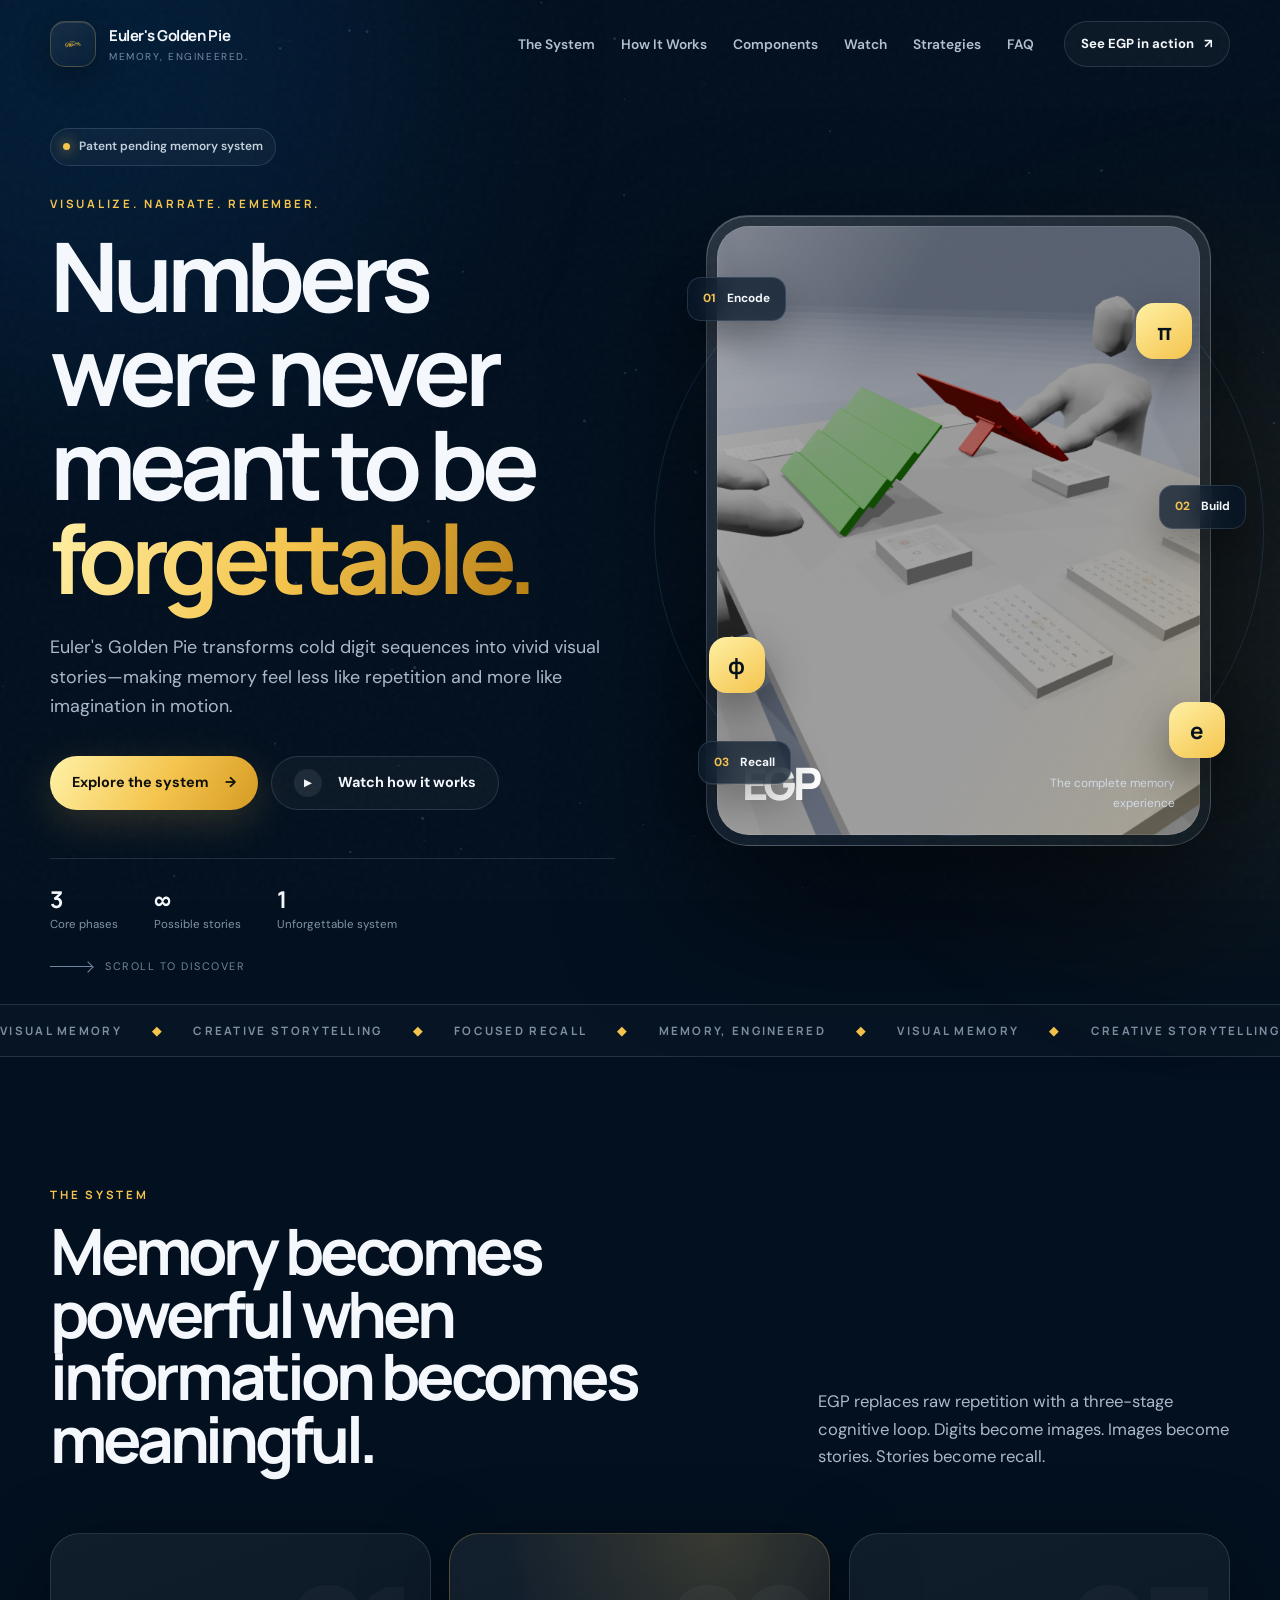
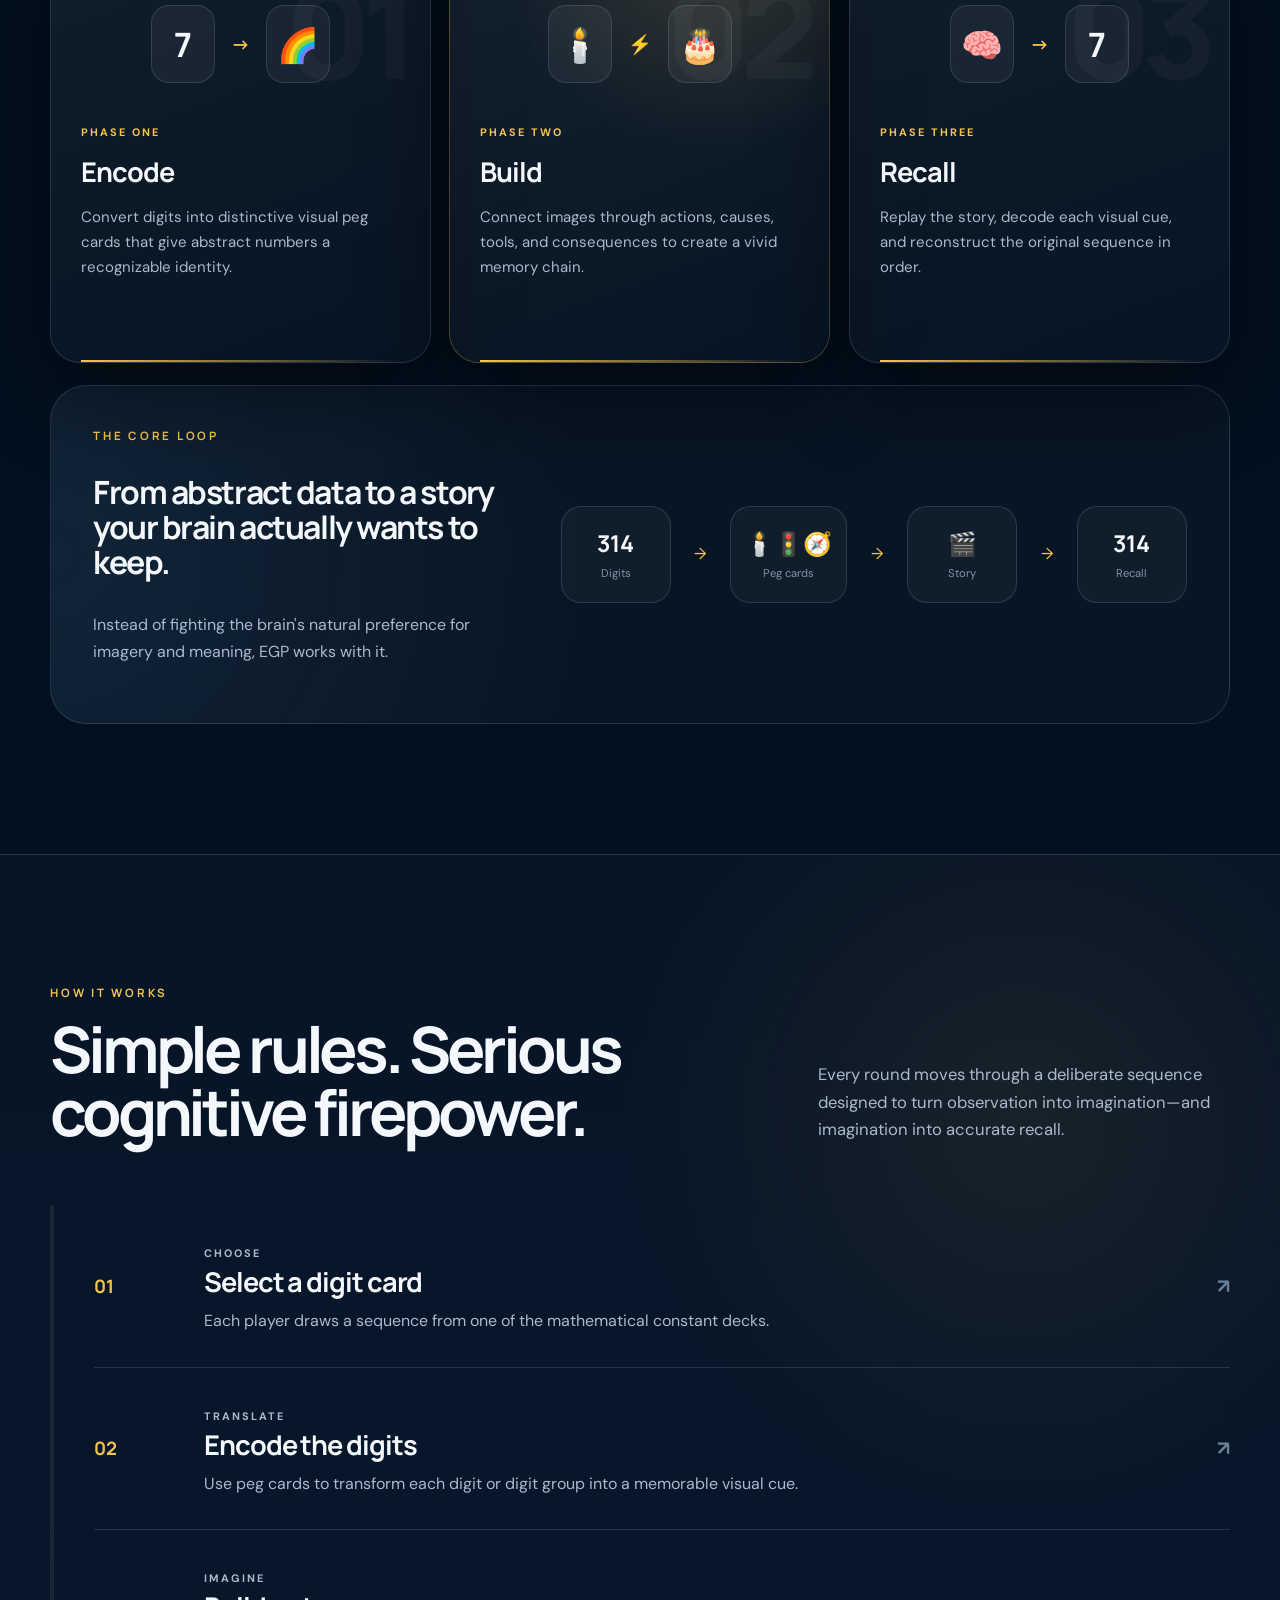
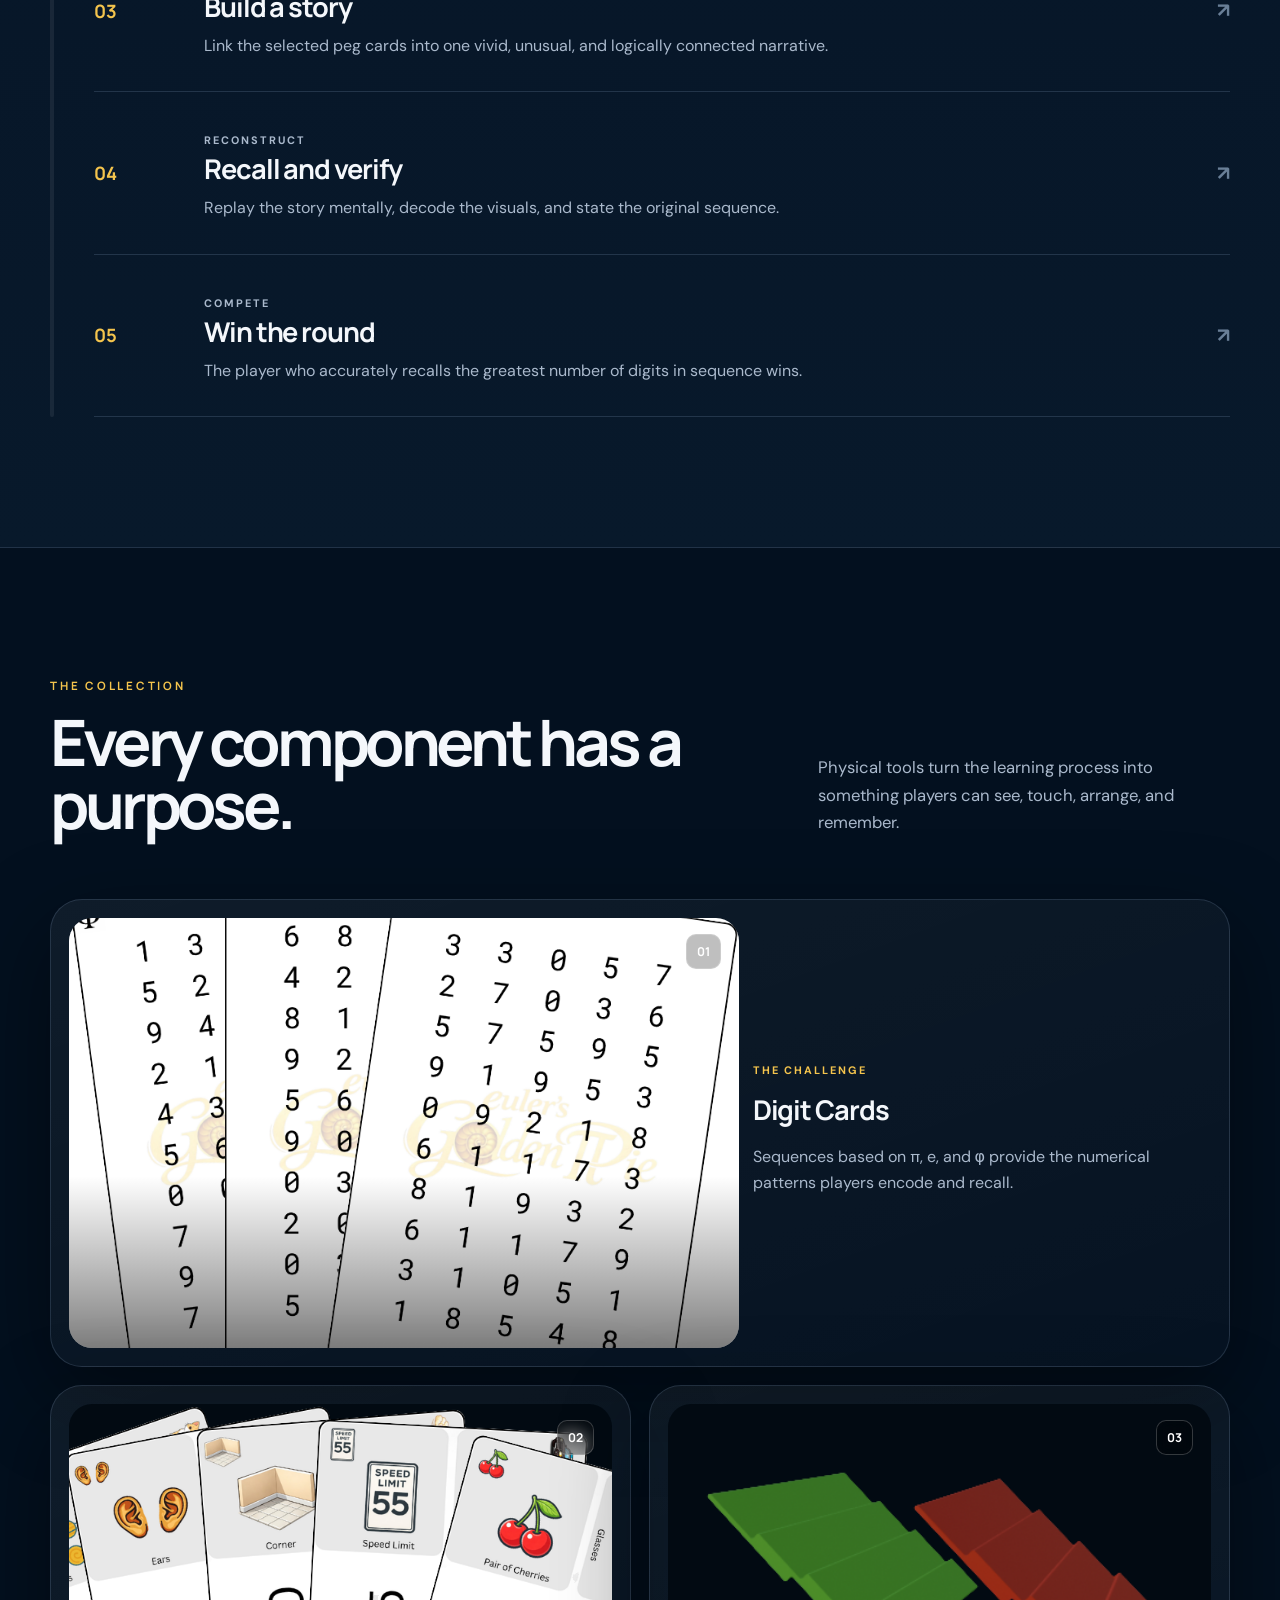
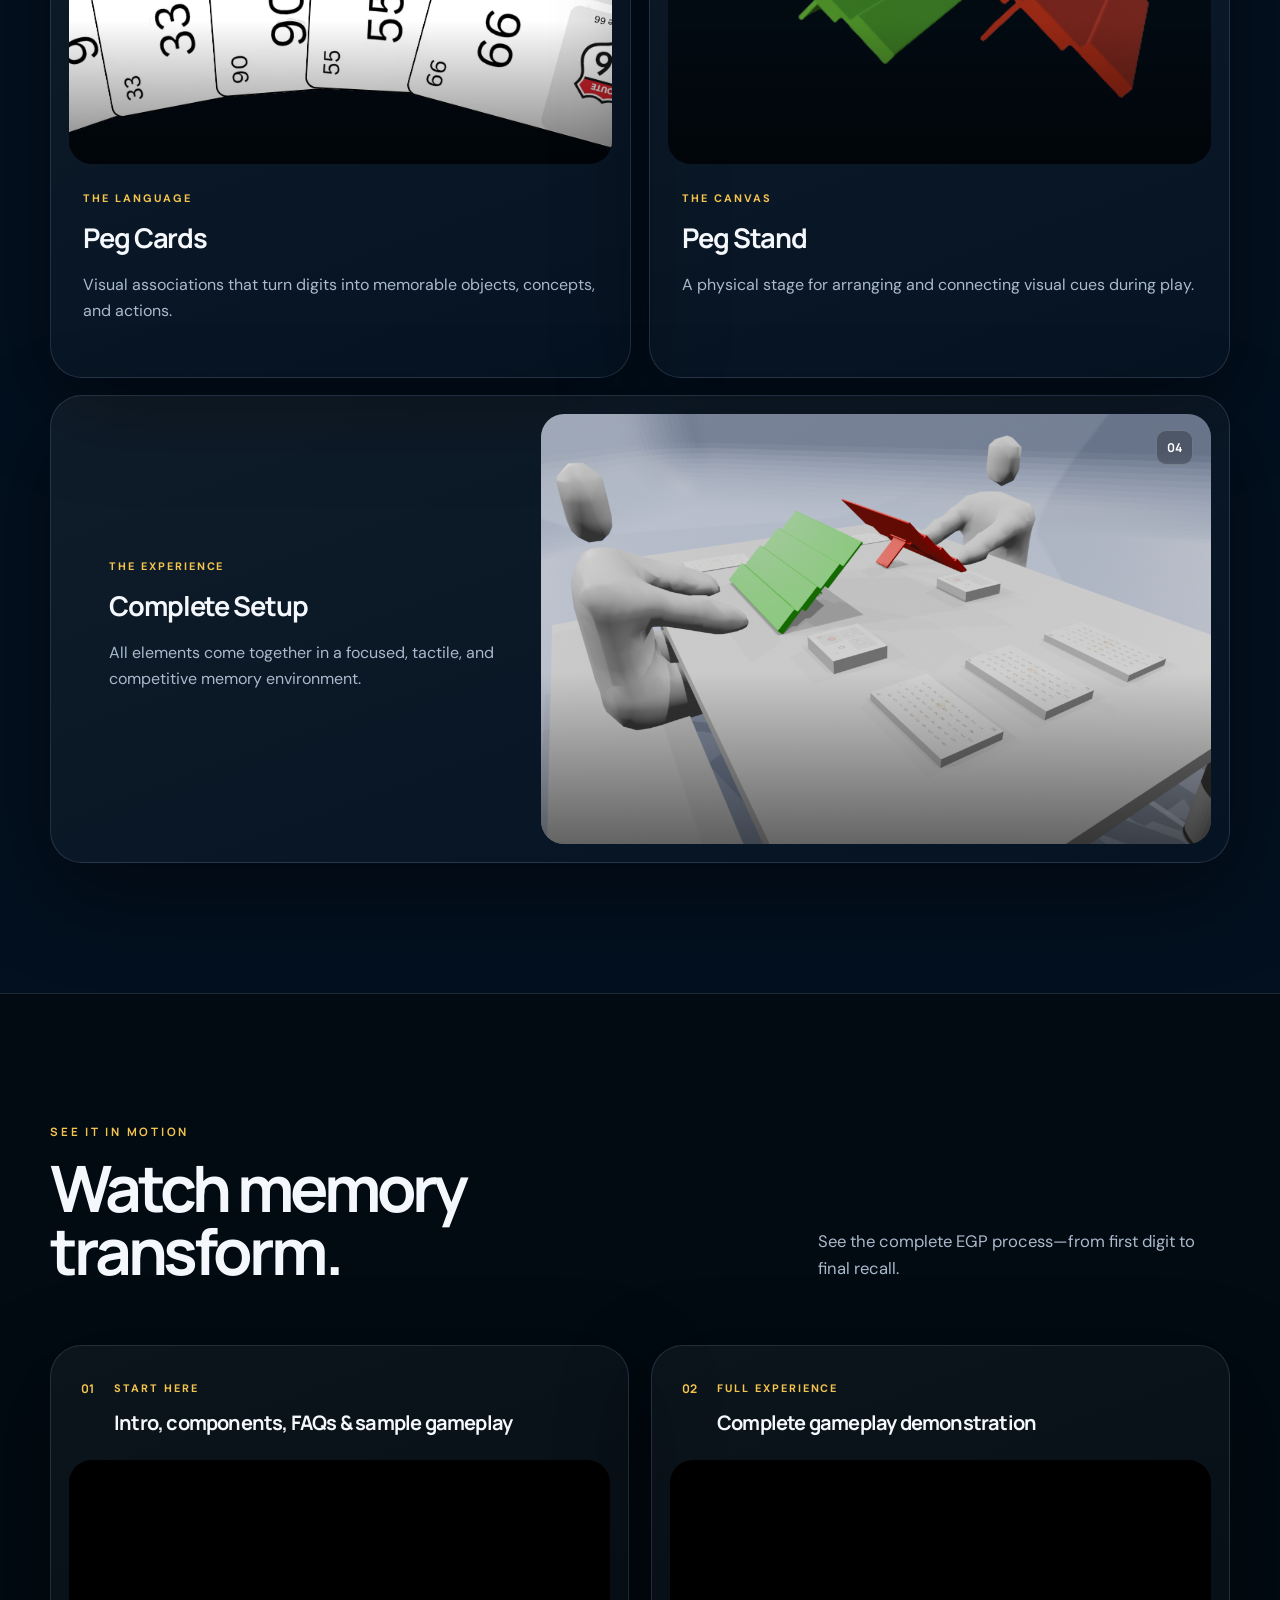
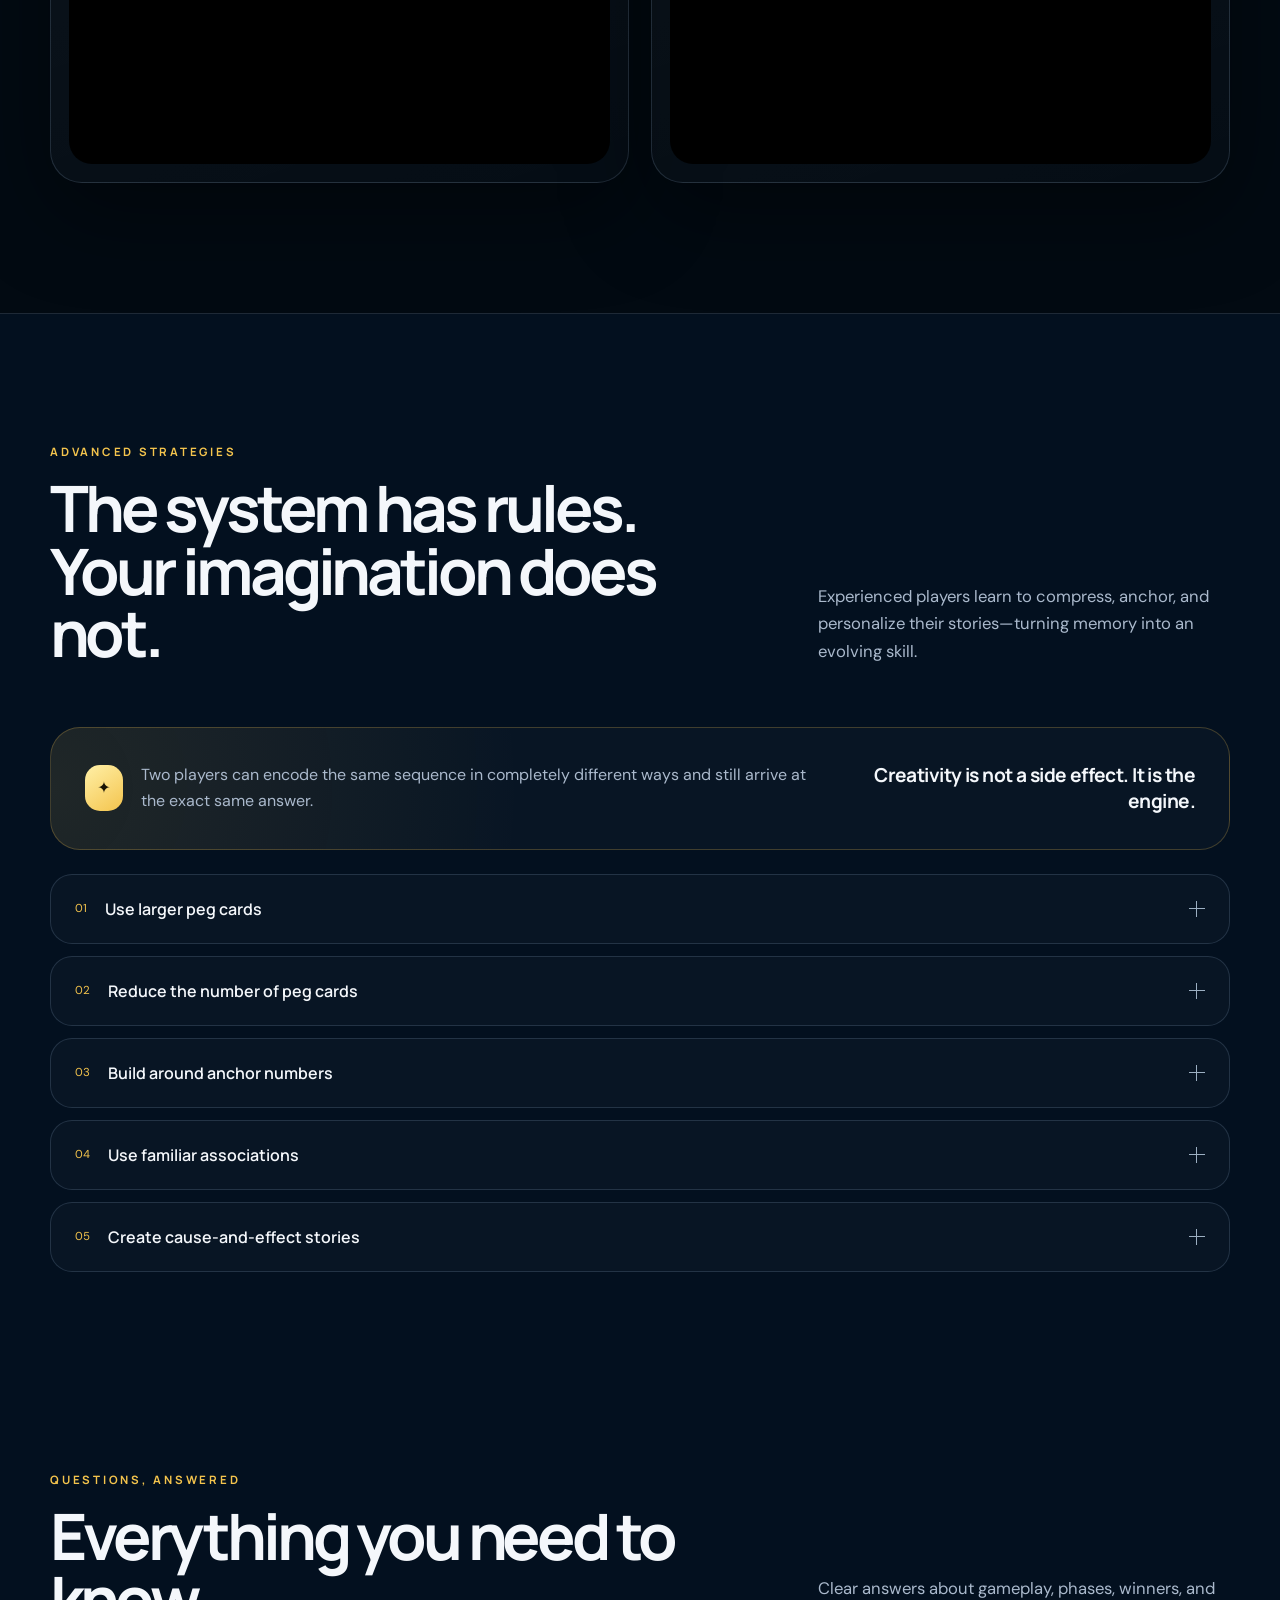
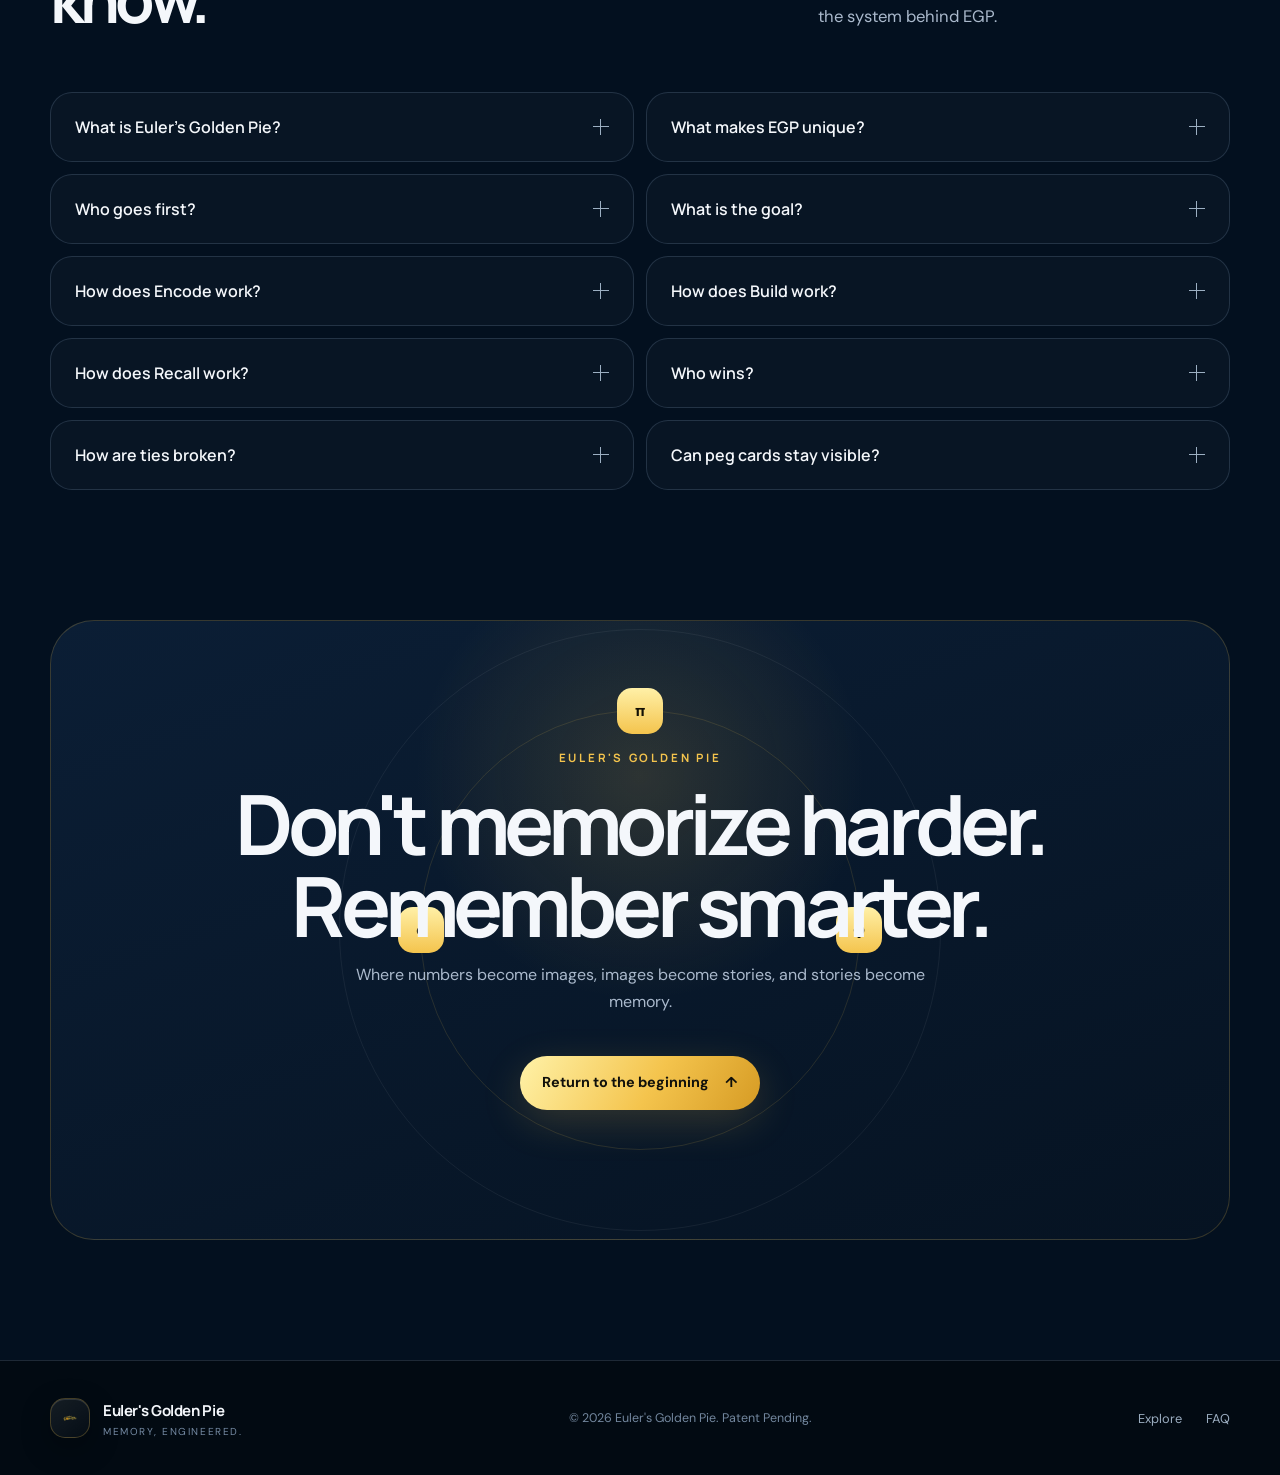
==== index.html @ 63385226 "Add files via upload" ====
<!DOCTYPE html>
<html lang="en">
<head>
  <meta charset="UTF-8" />
  <meta name="viewport" content="width=device-width, initial-scale=1" />
  <title>Euler's Golden Pie | Turn Numbers Into Stories</title>
  <meta name="description" content="Euler's Golden Pie is an innovative memory game that transforms digits into visual stories, helping players build stronger recall, creativity, and focus." />
  <meta name="keywords" content="memory game, memory training, cognitive training, peg system, visual memory, Euler's Golden Pie" />
  <meta name="author" content="Siddharth Sureshh" />
  <meta name="robots" content="index, follow" />
  <meta name="theme-color" content="#03101f" />
  <link rel="icon" href="assets/favicon.png" />
  <link rel="preconnect" href="https://fonts.googleapis.com" />
  <link rel="preconnect" href="https://fonts.gstatic.com" crossorigin />
  <link href="https://fonts.googleapis.com/css2?family=DM+Sans:wght@400;500;600;700&family=Manrope:wght@500;600;700;800&display=swap" rel="stylesheet" />
  <link rel="stylesheet" href="style.css" />
</head>
<body>
  <canvas id="ambient-canvas" aria-hidden="true"></canvas>
  <div class="page-glow glow-one" aria-hidden="true"></div>
  <div class="page-glow glow-two" aria-hidden="true"></div>
  <div class="noise" aria-hidden="true"></div>

  <header class="site-header" data-header>
    <nav class="nav shell" aria-label="Primary navigation">
      <a class="brand" href="#home" aria-label="Euler's Golden Pie home">
        <span class="brand-mark"><img src="assets/logo.png" alt="" /></span>
        <span class="brand-copy"><strong>Euler's Golden Pie</strong><small>Memory, engineered.</small></span>
      </a>
      <button class="nav-toggle" type="button" aria-label="Open navigation" aria-expanded="false">
        <span></span><span></span>
      </button>
      <div class="nav-links">
        <a href="#about">The System</a>
        <a href="#rules">How It Works</a>
        <a href="#components">Components</a>
        <a href="#videos">Watch</a>
        <a href="#hacks">Strategies</a>
        <a href="#faq">FAQ</a>
      </div>
      <a class="nav-cta" href="#videos">See EGP in action <span>↗</span></a>
    </nav>
  </header>

  <main>
    <section id="home" class="hero shell">
      <div class="hero-copy reveal">
        <div class="status-pill"><span></span> Patent pending memory system</div>
        <p class="eyebrow">Visualize. Narrate. Remember.</p>
        <h1>Numbers were never meant to be <em>forgettable.</em></h1>
        <p class="hero-text">Euler's Golden Pie transforms cold digit sequences into vivid visual stories—making memory feel less like repetition and more like imagination in motion.</p>
        <div class="hero-actions">
          <a class="btn primary magnetic" href="#about"><span>Explore the system</span><b>→</b></a>
          <a class="btn secondary" href="#videos"><span class="play-icon">▶</span> Watch how it works</a>
        </div>
        <div class="hero-meta">
          <div><strong>3</strong><span>Core phases</span></div>
          <div><strong>∞</strong><span>Possible stories</span></div>
          <div><strong>1</strong><span>Unforgettable system</span></div>
        </div>
      </div>

      <div class="hero-stage reveal" data-delay="120">
        <div class="orbit orbit-one"></div><div class="orbit orbit-two"></div>
        <div class="stage-label top"><span>01</span> Encode</div>
        <div class="stage-label right"><span>02</span> Build</div>
        <div class="stage-label bottom"><span>03</span> Recall</div>
        <div class="product-frame tilt-card" data-tilt-strength="7">
          <div class="product-shine"></div>
          <img src="assets/setup.png" alt="Euler's Golden Pie gameplay setup" />
          <div class="frame-caption"><span>EGP</span><p>The complete memory experience</p></div>
        </div>
        <div class="floating-chip chip-a">π</div><div class="floating-chip chip-b">φ</div><div class="floating-chip chip-c">e</div>
      </div>
      <a href="#about" class="scroll-cue" aria-label="Scroll to learn more"><span></span>Scroll to discover</a>
    </section>

    <section class="marquee" aria-label="Euler's Golden Pie principles">
      <div class="marquee-track">
        <span>VISUAL MEMORY</span><i>◆</i><span>CREATIVE STORYTELLING</span><i>◆</i><span>FOCUSED RECALL</span><i>◆</i><span>MEMORY, ENGINEERED</span><i>◆</i>
        <span>VISUAL MEMORY</span><i>◆</i><span>CREATIVE STORYTELLING</span><i>◆</i><span>FOCUSED RECALL</span><i>◆</i><span>MEMORY, ENGINEERED</span><i>◆</i>
      </div>
    </section>

    <section id="about" class="section shell">
      <div class="section-intro reveal">
        <div><p class="eyebrow">The system</p><h2>Memory becomes powerful when information becomes meaningful.</h2></div>
        <p>EGP replaces raw repetition with a three-stage cognitive loop. Digits become images. Images become stories. Stories become recall.</p>
      </div>

      <div class="process-grid">
        <article class="process-card reveal tilt-card" data-step="01">
          <div class="process-icon"><span>7</span><span>→</span><span>🌈</span></div>
          <p class="mini-label">Phase one</p><h3>Encode</h3><p>Convert digits into distinctive visual peg cards that give abstract numbers a recognizable identity.</p><div class="card-line"></div>
        </article>
        <article class="process-card featured reveal tilt-card" data-delay="100" data-step="02">
          <div class="process-icon story"><span>🕯️</span><span>⚡</span><span>🎂</span></div>
          <p class="mini-label">Phase two</p><h3>Build</h3><p>Connect images through actions, causes, tools, and consequences to create a vivid memory chain.</p><div class="card-line"></div>
        </article>
        <article class="process-card reveal tilt-card" data-delay="200" data-step="03">
          <div class="process-icon"><span>🧠</span><span>→</span><span>7</span></div>
          <p class="mini-label">Phase three</p><h3>Recall</h3><p>Replay the story, decode each visual cue, and reconstruct the original sequence in order.</p><div class="card-line"></div>
        </article>
      </div>

      <div class="memory-engine reveal">
        <div class="engine-copy"><p class="eyebrow">The core loop</p><h3>From abstract data to a story your brain actually wants to keep.</h3><p>Instead of fighting the brain's natural preference for imagery and meaning, EGP works with it.</p></div>
        <div class="engine-flow" aria-label="Digits to peg cards to story to recall">
          <div><b>314</b><span>Digits</span></div><i>→</i><div><b>🕯️🚦🧭</b><span>Peg cards</span></div><i>→</i><div><b>🎬</b><span>Story</span></div><i>→</i><div><b>314</b><span>Recall</span></div>
        </div>
      </div>
    </section>

    <section id="rules" class="section full-bleed dark-zone">
      <div class="shell">
        <div class="section-intro reveal"><div><p class="eyebrow">How it works</p><h2>Simple rules. Serious cognitive firepower.</h2></div><p>Every round moves through a deliberate sequence designed to turn observation into imagination—and imagination into accurate recall.</p></div>
        <div class="rules-layout">
          <div class="rule-rail" aria-hidden="true"><span class="rule-progress"></span></div>
          <div class="rules-list">
            <article class="rule-item reveal"><span class="rule-number">01</span><div><p class="mini-label">Choose</p><h3>Select a digit card</h3><p>Each player draws a sequence from one of the mathematical constant decks.</p></div><b>↗</b></article>
            <article class="rule-item reveal"><span class="rule-number">02</span><div><p class="mini-label">Translate</p><h3>Encode the digits</h3><p>Use peg cards to transform each digit or digit group into a memorable visual cue.</p></div><b>↗</b></article>
            <article class="rule-item reveal"><span class="rule-number">03</span><div><p class="mini-label">Imagine</p><h3>Build a story</h3><p>Link the selected peg cards into one vivid, unusual, and logically connected narrative.</p></div><b>↗</b></article>
            <article class="rule-item reveal"><span class="rule-number">04</span><div><p class="mini-label">Reconstruct</p><h3>Recall and verify</h3><p>Replay the story mentally, decode the visuals, and state the original sequence.</p></div><b>↗</b></article>
            <article class="rule-item reveal"><span class="rule-number">05</span><div><p class="mini-label">Compete</p><h3>Win the round</h3><p>The player who accurately recalls the greatest number of digits in sequence wins.</p></div><b>↗</b></article>
          </div>
        </div>
      </div>
    </section>

    <section id="components" class="section shell">
      <div class="section-intro reveal"><div><p class="eyebrow">The collection</p><h2>Every component has a purpose.</h2></div><p>Physical tools turn the learning process into something players can see, touch, arrange, and remember.</p></div>
      <div class="component-showcase">
        <article class="component-card wide reveal tilt-card"><div class="component-image"><img src="assets/digitcards.png" alt="Euler's Golden Pie digit cards" /><span>01</span></div><div><p class="mini-label">The challenge</p><h3>Digit Cards</h3><p>Sequences based on π, e, and φ provide the numerical patterns players encode and recall.</p></div></article>
        <article class="component-card reveal tilt-card" data-delay="80"><div class="component-image"><img src="assets/pegcards.png" alt="Euler's Golden Pie peg cards" /><span>02</span></div><div><p class="mini-label">The language</p><h3>Peg Cards</h3><p>Visual associations that turn digits into memorable objects, concepts, and actions.</p></div></article>
        <article class="component-card reveal tilt-card" data-delay="160"><div class="component-image"><img src="assets/pegstand.png" alt="Euler's Golden Pie peg stand" /><span>03</span></div><div><p class="mini-label">The canvas</p><h3>Peg Stand</h3><p>A physical stage for arranging and connecting visual cues during play.</p></div></article>
        <article class="component-card wide reverse reveal tilt-card"><div class="component-image"><img src="assets/setup.png" alt="Euler's Golden Pie complete gameplay setup" /><span>04</span></div><div><p class="mini-label">The experience</p><h3>Complete Setup</h3><p>All elements come together in a focused, tactile, and competitive memory environment.</p></div></article>
      </div>
    </section>

    <section id="videos" class="section full-bleed cinema-zone">
      <div class="shell">
        <div class="section-intro reveal"><div><p class="eyebrow">See it in motion</p><h2>Watch memory transform.</h2></div><p>See the complete EGP process—from first digit to final recall.</p></div>
        <div class="video-grid">
          <article class="video-card reveal"><div class="video-head"><span>01</span><div><p class="mini-label">Start here</p><h3>Intro, components, FAQs & sample gameplay</h3></div></div><div class="video-frame"><iframe loading="lazy" src="https://www.youtube.com/embed/UqQAb56irXM" title="Euler's Golden Pie introduction" allow="accelerometer; autoplay; clipboard-write; encrypted-media; gyroscope; picture-in-picture" allowfullscreen></iframe></div></article>
          <article class="video-card reveal" data-delay="120"><div class="video-head"><span>02</span><div><p class="mini-label">Full experience</p><h3>Complete gameplay demonstration</h3></div></div><div class="video-frame"><iframe loading="lazy" src="https://www.youtube.com/embed/r7oWhKs37mU" title="Euler's Golden Pie full gameplay" allow="accelerometer; autoplay; clipboard-write; encrypted-media; gyroscope; picture-in-picture" allowfullscreen></iframe></div></article>
        </div>
      </div>
    </section>

    <section id="hacks" class="section shell">
      <div class="section-intro reveal"><div><p class="eyebrow">Advanced strategies</p><h2>The system has rules. Your imagination does not.</h2></div><p>Experienced players learn to compress, anchor, and personalize their stories—turning memory into an evolving skill.</p></div>
      <div class="strategy-banner reveal"><div><span>✦</span><p>Two players can encode the same sequence in completely different ways and still arrive at the exact same answer.</p></div><strong>Creativity is not a side effect. It is the engine.</strong></div>
      <div class="accordion-list">
        <details class="reveal"><summary><span>01</span><strong>Use larger peg cards</strong><i></i></summary><div><p>Instead of encoding 46 as 4 and 6, use a nearby anchor such as 40 or 44 and mentally track the remaining difference. This reduces the number of physical cards required.</p></div></details>
        <details class="reveal"><summary><span>02</span><strong>Reduce the number of peg cards</strong><i></i></summary><div><p>For a sequence such as 43, 57, 29, 84, players can build around anchors like 44, 55, 22, and 88, then remember the small adjustments through the story itself.</p></div></details>
        <details class="reveal"><summary><span>03</span><strong>Build around anchor numbers</strong><i></i></summary><div><p>Highly memorable values such as 33, 44, 55, 66, 77, 88, 99, and 100 can act as stable reference points for nearby numbers.</p></div></details>
        <details class="reveal"><summary><span>04</span><strong>Use familiar associations</strong><i></i></summary><div><p>Personal experiences, favorite objects, and familiar places make stories easier to reconstruct because the associations already matter to you.</p></div></details>
        <details class="reveal"><summary><span>05</span><strong>Create cause-and-effect stories</strong><i></i></summary><div><p>Make one object trigger an action that affects the next. A chain of consequences is more memorable than an unrelated list.</p></div></details>
      </div>
    </section>

    <section id="faq" class="section shell faq-section">
      <div class="section-intro reveal"><div><p class="eyebrow">Questions, answered</p><h2>Everything you need to know.</h2></div><p>Clear answers about gameplay, phases, winners, and the system behind EGP.</p></div>
      <div class="accordion-list two-col">
        <details class="reveal"><summary><strong>What is Euler's Golden Pie?</strong><i></i></summary><div><p>EGP is a memory game and learning system designed to make memorizing long number sequences faster, easier, and more enjoyable.</p></div></details>
        <details class="reveal"><summary><strong>What makes EGP unique?</strong><i></i></summary><div><p>It combines memory training, creativity, physical components, and friendly competition in one experience.</p></div></details>
        <details class="reveal"><summary><strong>Who goes first?</strong><i></i></summary><div><p>The youngest player begins the game.</p></div></details>
        <details class="reveal"><summary><strong>What is the goal?</strong><i></i></summary><div><p>Memorize and accurately recall increasingly longer digit sequences using images and stories.</p></div></details>
        <details class="reveal"><summary><strong>How does Encode work?</strong><i></i></summary><div><p>Players observe the digits and select peg cards that convert them into visual mnemonics.</p></div></details>
        <details class="reveal"><summary><strong>How does Build work?</strong><i></i></summary><div><p>Players connect those visual mnemonics into a meaningful, vivid, or imaginative story.</p></div></details>
        <details class="reveal"><summary><strong>How does Recall work?</strong><i></i></summary><div><p>Players mentally replay the story and translate each visual cue back into the original sequence.</p></div></details>
        <details class="reveal"><summary><strong>Who wins?</strong><i></i></summary><div><p>The player who accurately recalls the most digits while preserving the correct order.</p></div></details>
        <details class="reveal"><summary><strong>How are ties broken?</strong><i></i></summary><div><p>Tied players continue to the next sequence length until one player recalls more digits correctly.</p></div></details>
        <details class="reveal"><summary><strong>Can peg cards stay visible?</strong><i></i></summary><div><p>Yes. The challenge is not remembering the cards—it is building and decoding the story effectively.</p></div></details>
      </div>
    </section>

    <section class="closing shell reveal">
      <div class="closing-orb"><span>π</span><span>e</span><span>φ</span></div>
      <p class="eyebrow">Euler's Golden Pie</p><h2>Don't memorize harder.<br />Remember smarter.</h2><p>Where numbers become images, images become stories, and stories become memory.</p><a class="btn primary magnetic" href="#home"><span>Return to the beginning</span><b>↑</b></a>
    </section>
  </main>

  <footer class="footer">
    <div class="shell footer-inner"><a class="brand footer-brand" href="#home"><span class="brand-mark"><img src="assets/logo.png" alt="" /></span><span class="brand-copy"><strong>Euler's Golden Pie</strong><small>Memory, engineered.</small></span></a><p>© <span id="year"></span> Euler's Golden Pie. Patent Pending.</p><div><a href="#about">Explore</a><a href="#faq">FAQ</a></div></div>
  </footer>
  <script src="script.js"></script>
</body>
</html>
---- style.css ----
:root{--bg:#03101f;--bg2:#071729;--panel:#0a1b30;--panel2:#0d2139;--text:#f4f7fb;--muted:#aab9cc;--gold:#f4c44d;--gold2:#fff0a7;--blue:#65b9ff;--line:rgba(174,205,238,.16);--glass:rgba(10,27,48,.62);--shadow:0 30px 90px rgba(0,0,0,.42);--radius:30px;--ease:cubic-bezier(.2,.75,.25,1)}
*{box-sizing:border-box}html{scroll-behavior:smooth;scroll-padding-top:90px}body{margin:0;background:var(--bg);color:var(--text);font-family:"DM Sans",system-ui,sans-serif;line-height:1.65;overflow-x:hidden}body.menu-open{overflow:hidden}a{color:inherit;text-decoration:none}img{display:block;max-width:100%}button{font:inherit}.shell{width:min(1180px,calc(100% - 44px));margin-inline:auto}.noise{position:fixed;inset:0;z-index:-1;pointer-events:none;opacity:.035;background-image:url("data:image/svg+xml,%3Csvg viewBox='0 0 180 180' xmlns='http://www.w3.org/2000/svg'%3E%3Cfilter id='n'%3E%3CfeTurbulence type='fractalNoise' baseFrequency='.9' numOctaves='3' stitchTiles='stitch'/%3E%3C/filter%3E%3Crect width='100%25' height='100%25' filter='url(%23n)' opacity='.7'/%3E%3C/svg%3E")}.page-glow{position:fixed;width:50vw;height:50vw;border-radius:50%;filter:blur(120px);opacity:.12;z-index:-2;pointer-events:none}.glow-one{background:#0f74d8;top:-20vw;left:-18vw}.glow-two{background:#e3a51f;right:-22vw;top:30vh;opacity:.075}#ambient-canvas{position:fixed;inset:0;width:100%;height:100%;z-index:-3;opacity:.55}.site-header{position:fixed;top:0;left:0;right:0;z-index:100;transition:.35s var(--ease)}.site-header.scrolled{background:rgba(3,16,31,.76);backdrop-filter:blur(22px);border-bottom:1px solid var(--line)}.nav{height:88px;display:flex;align-items:center;gap:30px}.brand{display:flex;align-items:center;gap:13px;min-width:max-content}.brand-mark{width:46px;height:46px;padding:6px;border:1px solid rgba(244,196,77,.25);border-radius:15px;background:linear-gradient(145deg,rgba(255,255,255,.08),rgba(255,255,255,.015));box-shadow:inset 0 1px rgba(255,255,255,.12),0 10px 30px rgba(0,0,0,.3)}.brand-mark img{width:100%;height:100%;object-fit:contain}.brand-copy{display:grid;line-height:1.1}.brand-copy strong{font:700 .94rem "Manrope",sans-serif;letter-spacing:-.025em}.brand-copy small{margin-top:5px;color:#758aa3;font-size:.63rem;letter-spacing:.16em;text-transform:uppercase}.nav-links{display:flex;align-items:center;gap:26px;margin-left:auto}.nav-links a{color:#b3c0d0;font-size:.86rem;font-weight:600;transition:.25s}.nav-links a:hover{color:#fff}.nav-cta{display:inline-flex;gap:10px;align-items:center;border:1px solid var(--line);border-radius:999px;padding:11px 16px;font-size:.82rem;font-weight:700;background:rgba(255,255,255,.035);transition:.25s}.nav-cta:hover{border-color:rgba(244,196,77,.5);transform:translateY(-2px)}.nav-toggle{display:none;margin-left:auto;width:44px;height:44px;border:1px solid var(--line);background:rgba(255,255,255,.04);border-radius:14px;position:relative}.nav-toggle span{position:absolute;left:12px;right:12px;height:1.5px;background:#fff;transition:.3s}.nav-toggle span:first-child{top:16px}.nav-toggle span:last-child{top:25px}.hero{min-height:100svh;padding-top:128px;padding-bottom:70px;display:grid;grid-template-columns:1.02fr .98fr;gap:72px;align-items:center;position:relative}.hero-copy{position:relative;z-index:2}.status-pill{display:inline-flex;align-items:center;gap:9px;padding:8px 12px;border:1px solid var(--line);border-radius:999px;background:rgba(255,255,255,.035);color:#c5d0dd;font-size:.75rem;font-weight:600;margin-bottom:30px}.status-pill span{width:7px;height:7px;border-radius:50%;background:var(--gold);box-shadow:0 0 14px var(--gold)}.eyebrow{margin:0 0 18px;color:var(--gold);font:700 .72rem "Manrope",sans-serif;letter-spacing:.24em;text-transform:uppercase}.hero h1,.section-intro h2,.closing h2{font-family:"Manrope",sans-serif;letter-spacing:-.065em;line-height:.98;margin:0}.hero h1{font-size:clamp(3.5rem,7.5vw,7rem);max-width:760px}.hero h1 em{font-style:normal;color:transparent;background:linear-gradient(110deg,var(--gold2),var(--gold),#b77d14);-webkit-background-clip:text;background-clip:text}.hero-text{max-width:650px;color:var(--muted);font-size:clamp(1rem,1.4vw,1.16rem);margin:28px 0 0}.hero-actions{display:flex;flex-wrap:wrap;gap:13px;margin-top:34px}.btn{min-height:54px;padding:0 22px;border-radius:999px;display:inline-flex;align-items:center;justify-content:center;gap:16px;font-weight:700;font-size:.9rem;position:relative;overflow:hidden;transition:.3s var(--ease)}.btn.primary{color:#10100b;background:linear-gradient(120deg,#fff2a8,var(--gold) 55%,#d69b24);box-shadow:0 12px 40px rgba(244,196,77,.18)}.btn.primary:before{content:"";position:absolute;inset:-100% auto -100% -30%;width:22%;transform:rotate(16deg);background:rgba(255,255,255,.45);transition:.7s}.btn.primary:hover:before{left:120%}.btn.secondary{border:1px solid var(--line);background:rgba(255,255,255,.035)}.btn:hover{transform:translateY(-3px)}.play-icon{width:28px;height:28px;border-radius:50%;display:grid;place-items:center;background:rgba(255,255,255,.08);font-size:.65rem}.hero-meta{display:flex;gap:36px;margin-top:48px;padding-top:24px;border-top:1px solid var(--line);max-width:610px}.hero-meta div{display:grid}.hero-meta strong{font:700 1.45rem "Manrope",sans-serif}.hero-meta span{color:#8293a7;font-size:.72rem}.hero-stage{height:650px;position:relative;display:grid;place-items:center;perspective:1300px}.product-frame{position:relative;width:min(93%,540px);aspect-ratio:4/5;border-radius:42px;padding:10px;background:linear-gradient(145deg,rgba(255,255,255,.15),rgba(255,255,255,.025));border:1px solid rgba(255,255,255,.18);box-shadow:0 60px 140px rgba(0,0,0,.62),inset 0 1px rgba(255,255,255,.22);transform-style:preserve-3d;will-change:transform}.product-frame:after{content:"";position:absolute;inset:10px;border-radius:32px;box-shadow:inset 0 0 0 1px rgba(255,255,255,.1);pointer-events:none}.product-frame img{width:100%;height:100%;object-fit:cover;border-radius:32px;filter:saturate(.88) contrast(1.06) brightness(.76)}.product-shine{position:absolute;inset:10px;z-index:2;border-radius:32px;background:linear-gradient(120deg,rgba(255,255,255,.22),transparent 28%,transparent 65%,rgba(244,196,77,.12));pointer-events:none}.frame-caption{position:absolute;left:35px;right:35px;bottom:32px;z-index:3;display:flex;align-items:end;justify-content:space-between;color:white}.frame-caption span{font:800 2.8rem "Manrope";letter-spacing:-.08em}.frame-caption p{margin:0;max-width:140px;text-align:right;font-size:.74rem;color:#d1dae6}.orbit{position:absolute;border:1px solid rgba(101,185,255,.17);border-radius:50%;pointer-events:none}.orbit-one{width:610px;height:610px;animation:spin 28s linear infinite}.orbit-two{width:470px;height:470px;border-color:rgba(244,196,77,.14);animation:spin 20s linear infinite reverse}.orbit:before{content:"";position:absolute;width:8px;height:8px;border-radius:50%;top:9%;left:19%;background:var(--gold);box-shadow:0 0 18px var(--gold)}@keyframes spin{to{transform:rotate(360deg)}}.stage-label{position:absolute;z-index:4;padding:11px 15px;border:1px solid var(--line);border-radius:14px;background:rgba(7,23,41,.72);backdrop-filter:blur(14px);font-size:.74rem;font-weight:700;box-shadow:0 16px 40px rgba(0,0,0,.3)}.stage-label span{color:var(--gold);margin-right:8px}.stage-label.top{top:11%;left:0}.stage-label.right{right:-3%;top:43%}.stage-label.bottom{bottom:11%;left:2%}.floating-chip{position:absolute;z-index:5;width:56px;height:56px;border-radius:18px;display:grid;place-items:center;font:700 1.4rem "Manrope";color:#07111d;background:linear-gradient(145deg,#fff0a4,var(--gold));box-shadow:0 18px 45px rgba(0,0,0,.42);animation:float 5s ease-in-out infinite}.chip-a{right:7%;top:15%}.chip-b{left:4%;bottom:25%;animation-delay:-1.6s}.chip-c{right:1%;bottom:15%;animation-delay:-3.1s}@keyframes float{50%{transform:translateY(-14px) rotate(4deg)}}.scroll-cue{position:absolute;left:0;bottom:28px;color:#71869e;font-size:.68rem;letter-spacing:.14em;text-transform:uppercase;display:flex;align-items:center;gap:13px}.scroll-cue span{width:42px;height:1px;background:#71869e;position:relative}.scroll-cue span:after{content:"";position:absolute;width:7px;height:7px;border-right:1px solid #71869e;border-bottom:1px solid #71869e;right:0;top:-3px;transform:rotate(-45deg)}.marquee{overflow:hidden;border-block:1px solid var(--line);background:rgba(255,255,255,.018);padding:18px 0}.marquee-track{display:flex;width:max-content;align-items:center;gap:30px;animation:marquee 28s linear infinite;color:#7d8fa3;font:700 .72rem "Manrope";letter-spacing:.2em}.marquee-track i{color:var(--gold);font-style:normal}@keyframes marquee{to{transform:translateX(-50%)}}.section{padding-block:130px}.section-intro{display:grid;grid-template-columns:1.25fr .75fr;gap:80px;align-items:end;margin-bottom:62px}.section-intro h2{font-size:clamp(2.6rem,5vw,5.15rem);max-width:820px}.section-intro>p{color:var(--muted);margin:0;font-size:1.04rem}.process-grid{display:grid;grid-template-columns:repeat(3,1fr);gap:18px}.process-card{min-height:430px;border:1px solid var(--line);border-radius:var(--radius);padding:30px;position:relative;overflow:hidden;background:linear-gradient(160deg,rgba(255,255,255,.055),rgba(255,255,255,.018));box-shadow:var(--shadow);transform-style:preserve-3d}.process-card:before{content:attr(data-step);position:absolute;right:22px;top:9px;color:rgba(255,255,255,.035);font:800 8rem "Manrope";letter-spacing:-.08em}.process-card.featured{background:radial-gradient(circle at 70% 0,rgba(244,196,77,.17),transparent 43%),linear-gradient(160deg,rgba(255,255,255,.07),rgba(255,255,255,.02));border-color:rgba(244,196,77,.25)}.process-icon{height:160px;display:flex;align-items:center;justify-content:center;gap:16px;font:700 2.1rem "Manrope";transform:translateZ(22px)}.process-icon span:first-child,.process-icon span:last-child{width:64px;height:78px;border-radius:18px;display:grid;place-items:center;border:1px solid var(--line);background:rgba(255,255,255,.05)}.process-icon span:nth-child(2){font-size:1.2rem;color:var(--gold)}.mini-label{color:var(--gold);font-size:.68rem;font-weight:700;letter-spacing:.18em;text-transform:uppercase;margin:0 0 11px}.process-card h3,.component-card h3,.video-card h3,.rule-item h3{font:700 1.7rem "Manrope";letter-spacing:-.04em;margin:0}.process-card p:not(.mini-label){color:var(--muted);font-size:.94rem}.card-line{position:absolute;bottom:0;left:30px;right:30px;height:2px;background:linear-gradient(90deg,var(--gold),transparent)}.memory-engine{margin-top:22px;border:1px solid var(--line);border-radius:36px;padding:42px;background:radial-gradient(circle at 0 50%,rgba(101,185,255,.09),transparent 45%),rgba(255,255,255,.022);display:grid;grid-template-columns:.8fr 1.2fr;gap:50px;align-items:center}.engine-copy h3{font:700 2rem "Manrope";letter-spacing:-.045em;line-height:1.1}.engine-copy p:last-child{color:var(--muted)}.engine-flow{display:flex;align-items:center;justify-content:space-between;gap:10px}.engine-flow div{min-width:110px;padding:20px 14px;border:1px solid var(--line);border-radius:20px;background:rgba(255,255,255,.035);text-align:center}.engine-flow b{display:block;font:700 1.45rem "Manrope"}.engine-flow span{display:block;color:#8193a8;font-size:.7rem;margin-top:5px}.engine-flow i{font-style:normal;color:var(--gold)}.full-bleed{width:100%;max-width:none}.dark-zone{background:radial-gradient(circle at 80% 20%,rgba(244,196,77,.07),transparent 28%),linear-gradient(180deg,#061426,#08192b);border-block:1px solid var(--line)}.rules-layout{display:grid;grid-template-columns:4px 1fr;gap:40px}.rule-rail{background:rgba(255,255,255,.07);position:relative;border-radius:99px}.rule-progress{position:absolute;inset:0 0 auto;height:0;background:linear-gradient(var(--gold2),var(--gold));border-radius:99px}.rules-list{display:grid}.rule-item{display:grid;grid-template-columns:80px 1fr auto;align-items:center;gap:30px;padding:32px 0;border-bottom:1px solid var(--line);transition:.3s}.rule-item:hover{padding-left:16px;background:linear-gradient(90deg,rgba(255,255,255,.028),transparent)}.rule-number{font:700 1.15rem "Manrope";color:var(--gold)}.rule-item p{color:var(--muted);margin:.5rem 0 0}.rule-item b{font-size:1.25rem;color:#697f97}.component-showcase{display:grid;grid-template-columns:repeat(2,1fr);gap:18px}.component-card{border:1px solid var(--line);border-radius:32px;padding:18px;background:linear-gradient(160deg,rgba(255,255,255,.05),rgba(255,255,255,.015));box-shadow:var(--shadow);transform-style:preserve-3d}.component-card.wide{grid-column:span 2;display:grid;grid-template-columns:1.2fr .8fr;align-items:center;padding:18px 44px 18px 18px}.component-card.wide.reverse{grid-template-columns:.8fr 1.2fr;padding:18px 18px 18px 44px}.component-card.wide.reverse .component-image{order:2}.component-image{height:360px;position:relative;overflow:hidden;border-radius:23px;background:#020a12}.component-card.wide .component-image{height:430px}.component-image img{width:100%;height:100%;object-fit:cover;transition:.7s var(--ease)}.component-card:hover .component-image img{transform:scale(1.045)}.component-image:after{content:"";position:absolute;inset:0;background:linear-gradient(180deg,transparent 60%,rgba(0,0,0,.5))}.component-image span{position:absolute;z-index:2;right:18px;top:16px;color:white;font:700 .76rem "Manrope";padding:8px 10px;border:1px solid rgba(255,255,255,.2);border-radius:10px;background:rgba(0,0,0,.25);backdrop-filter:blur(10px)}.component-card>div:last-child{padding:26px 14px 18px}.component-card p:last-child{color:var(--muted)}.cinema-zone{background:#020a12;border-block:1px solid var(--line)}.video-grid{display:grid;grid-template-columns:repeat(2,1fr);gap:22px}.video-card{border:1px solid var(--line);border-radius:32px;background:linear-gradient(160deg,rgba(255,255,255,.045),rgba(255,255,255,.015));padding:18px;box-shadow:var(--shadow)}.video-head{display:flex;gap:20px;align-items:start;padding:16px 12px 24px}.video-head>span{color:var(--gold);font:700 .75rem "Manrope"}.video-head h3{font-size:1.25rem}.video-frame{position:relative;aspect-ratio:16/9;overflow:hidden;border-radius:23px;background:#000}.video-frame iframe{position:absolute;inset:0;width:100%;height:100%;border:0}.strategy-banner{border:1px solid rgba(244,196,77,.23);border-radius:30px;padding:34px;display:flex;align-items:center;justify-content:space-between;gap:40px;background:radial-gradient(circle at 0 50%,rgba(244,196,77,.1),transparent 40%),rgba(255,255,255,.025);margin-bottom:24px}.strategy-banner div{display:flex;align-items:center;gap:18px}.strategy-banner span{width:46px;height:46px;border-radius:15px;display:grid;place-items:center;color:#171203;background:linear-gradient(145deg,var(--gold2),var(--gold))}.strategy-banner p{margin:0;color:var(--muted)}.strategy-banner strong{max-width:390px;text-align:right;font:700 1.2rem "Manrope";letter-spacing:-.03em}.accordion-list{display:grid;gap:12px}.accordion-list.two-col{grid-template-columns:repeat(2,1fr);align-items:start}.accordion-list details{border:1px solid var(--line);border-radius:22px;background:rgba(255,255,255,.025);overflow:hidden;transition:.3s}.accordion-list details[open]{background:rgba(255,255,255,.045);border-color:rgba(244,196,77,.24)}.accordion-list summary{list-style:none;cursor:pointer;padding:23px 24px;display:flex;align-items:center;gap:18px}.accordion-list summary::-webkit-details-marker{display:none}.accordion-list summary span{color:var(--gold);font-size:.72rem}.accordion-list summary strong{font:600 1rem "Manrope"}.accordion-list summary i{margin-left:auto;width:16px;height:16px;position:relative}.accordion-list summary i:before,.accordion-list summary i:after{content:"";position:absolute;background:#9cafc2;transition:.3s}.accordion-list summary i:before{width:16px;height:1px;top:7px}.accordion-list summary i:after{height:16px;width:1px;left:7px}.accordion-list details[open] summary i:after{transform:scaleY(0)}.accordion-list details>div{padding:0 24px 22px;color:var(--muted)}.accordion-list details p{margin:0}.faq-section{padding-top:70px}.closing{margin-bottom:120px;min-height:620px;border:1px solid rgba(244,196,77,.2);border-radius:44px;display:flex;flex-direction:column;align-items:center;justify-content:center;text-align:center;position:relative;overflow:hidden;background:radial-gradient(circle at 50% 25%,rgba(244,196,77,.15),transparent 30%),linear-gradient(160deg,#0b1e35,#061322)}.closing:before{content:"";position:absolute;width:600px;height:600px;border:1px solid rgba(255,255,255,.06);border-radius:50%}.closing h2{font-size:clamp(3rem,6.5vw,6rem);position:relative}.closing>p:not(.eyebrow){color:var(--muted);max-width:620px;position:relative}.closing .btn{margin-top:25px}.closing-orb{position:absolute;width:440px;height:440px;border:1px solid rgba(244,196,77,.13);border-radius:50%;animation:spin 25s linear infinite}.closing-orb span{position:absolute;width:46px;height:46px;border-radius:15px;display:grid;place-items:center;color:#120f04;background:linear-gradient(var(--gold2),var(--gold));font-weight:700}.closing-orb span:nth-child(1){top:-23px;left:calc(50% - 23px)}.closing-orb span:nth-child(2){left:-23px;top:calc(50% - 23px)}.closing-orb span:nth-child(3){right:-23px;top:calc(50% - 23px)}.footer{border-top:1px solid var(--line);padding:34px 0;background:#020a12}.footer-inner{display:flex;align-items:center;justify-content:space-between;gap:30px}.footer p{color:#73879e;font-size:.78rem}.footer-inner>div{display:flex;gap:24px;color:#9badc0;font-size:.8rem}.footer-brand .brand-mark{width:40px;height:40px}.reveal{opacity:0;transform:translateY(35px);transition:opacity .85s var(--ease),transform .85s var(--ease)}.reveal.visible{opacity:1;transform:none}.tilt-card{will-change:transform;transition:transform .25s ease}.magnetic{will-change:transform}
@media(max-width:1040px){.nav-links{display:none}.nav-cta{margin-left:auto}.nav-toggle{display:block;margin-left:0}.nav-links.open{display:flex;position:fixed;inset:88px 18px auto;padding:24px;border:1px solid var(--line);border-radius:24px;background:rgba(4,16,30,.96);backdrop-filter:blur(24px);flex-direction:column;align-items:flex-start;z-index:99;box-shadow:var(--shadow)}.hero{grid-template-columns:1fr;padding-top:150px}.hero-copy{max-width:850px}.hero-stage{height:610px}.scroll-cue{display:none}.section-intro{grid-template-columns:1fr;gap:28px}.process-grid{grid-template-columns:1fr}.process-card{min-height:360px}.memory-engine{grid-template-columns:1fr}.component-card.wide,.component-card.wide.reverse{grid-template-columns:1fr;padding:18px}.component-card.wide.reverse .component-image{order:0}.component-card.wide{grid-column:auto}.component-showcase{grid-template-columns:1fr 1fr}.component-image,.component-card.wide .component-image{height:380px}}
@media(max-width:720px){.shell{width:min(100% - 28px,1180px)}.nav{height:76px}.brand-copy small{display:none}.nav-cta{display:none}.nav-links.open{inset:76px 14px auto}.hero{padding-top:118px;gap:25px}.hero h1{font-size:clamp(3.1rem,16vw,5rem)}.hero-stage{height:480px}.product-frame{width:84%;border-radius:30px}.product-frame img,.product-shine,.product-frame:after{border-radius:23px}.orbit-one{width:430px;height:430px}.orbit-two{width:340px;height:340px}.stage-label{display:none}.floating-chip{width:45px;height:45px;border-radius:14px}.hero-meta{gap:18px;justify-content:space-between}.hero-meta span{font-size:.62rem}.section{padding-block:88px}.section-intro{margin-bottom:38px}.section-intro h2{font-size:clamp(2.45rem,12vw,4rem)}.memory-engine{padding:25px}.engine-flow{display:grid;grid-template-columns:1fr 20px 1fr;gap:9px}.engine-flow div{min-width:0}.engine-flow i:nth-of-type(2){display:none}.engine-flow div:nth-of-type(3),.engine-flow div:nth-of-type(4){margin-top:0}.rules-layout{gap:18px}.rule-item{grid-template-columns:48px 1fr;padding:25px 0}.rule-item b{display:none}.component-showcase,.video-grid,.accordion-list.two-col{grid-template-columns:1fr}.component-image,.component-card.wide .component-image{height:320px}.strategy-banner{align-items:flex-start;flex-direction:column}.strategy-banner strong{text-align:left}.closing{margin-bottom:70px;min-height:520px;border-radius:30px;padding:30px 18px}.closing-orb{width:310px;height:310px}.footer-inner{flex-direction:column;text-align:center}.footer-inner>div{display:none}.marquee-track{animation-duration:18s}}
@media(prefers-reduced-motion:reduce){html{scroll-behavior:auto}.marquee-track,.orbit,.floating-chip,.closing-orb{animation:none}.reveal{opacity:1;transform:none;transition:none}.tilt-card{transform:none!important}}
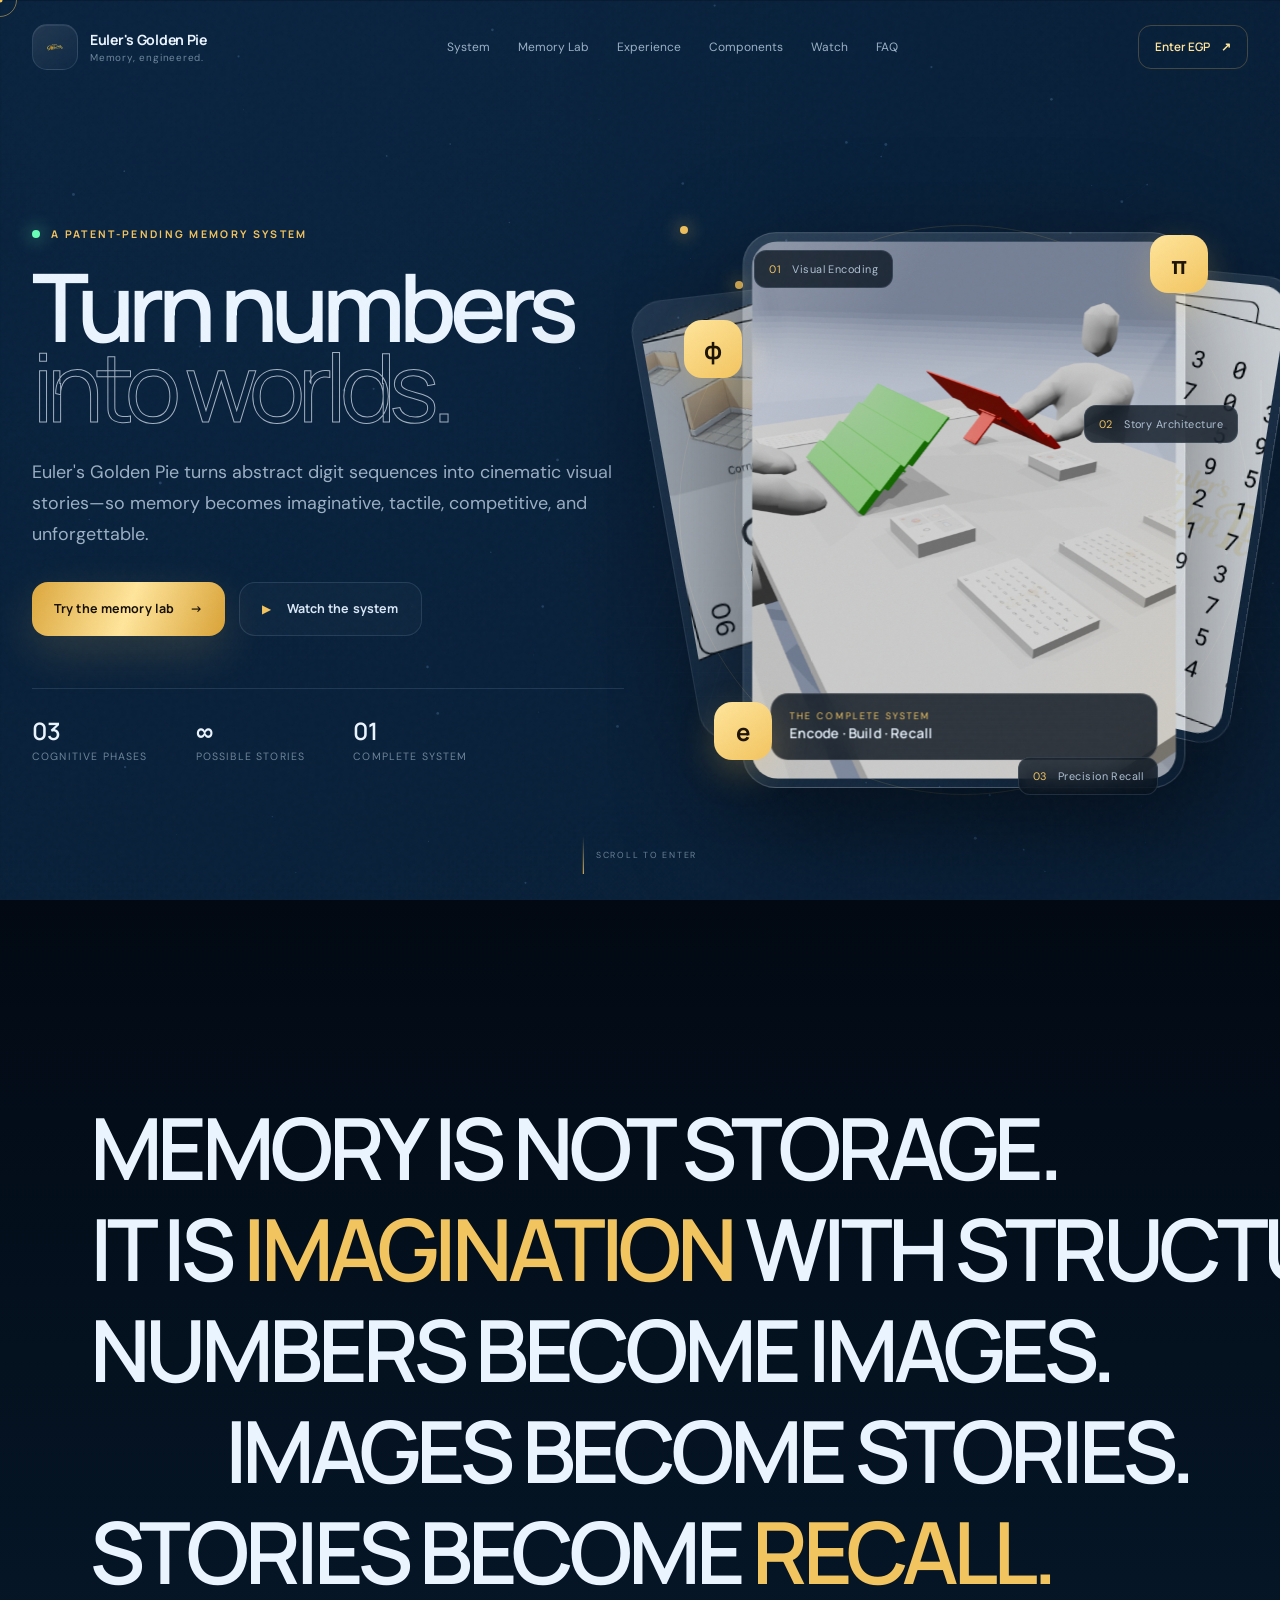
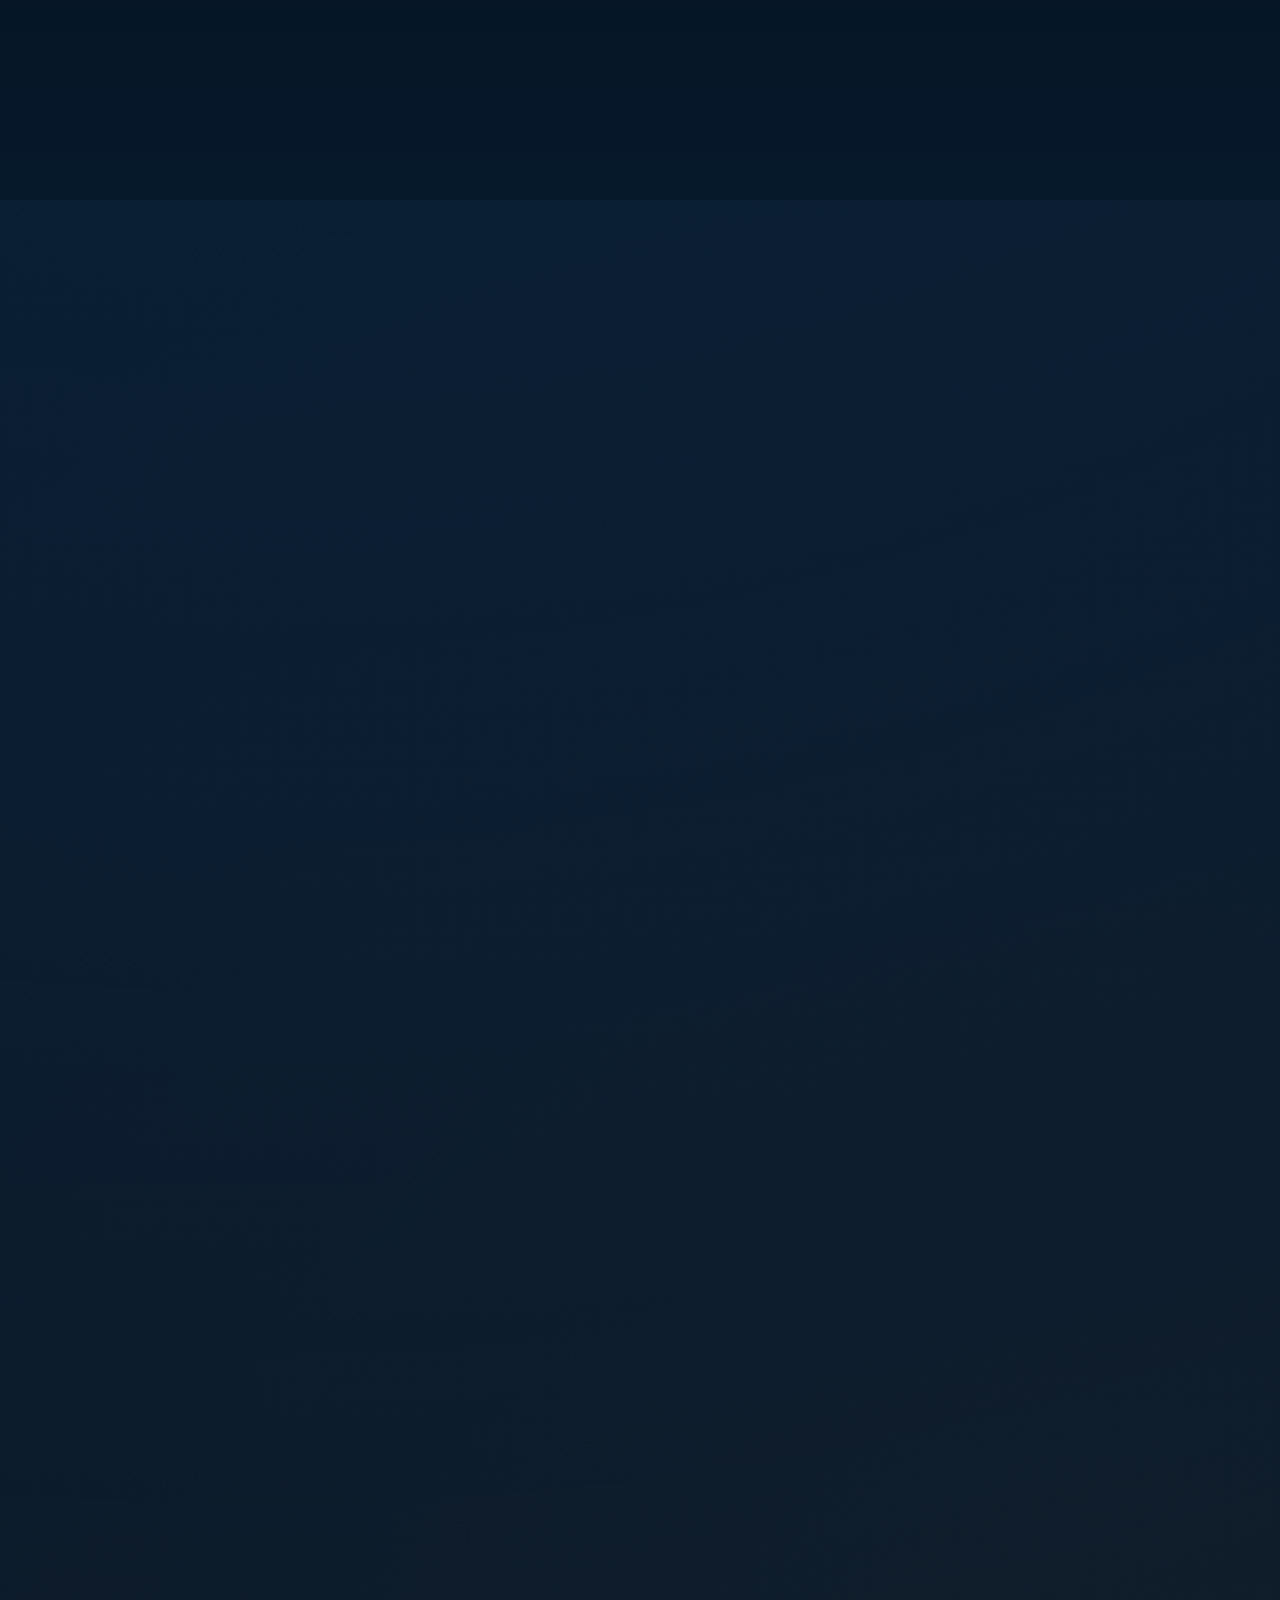
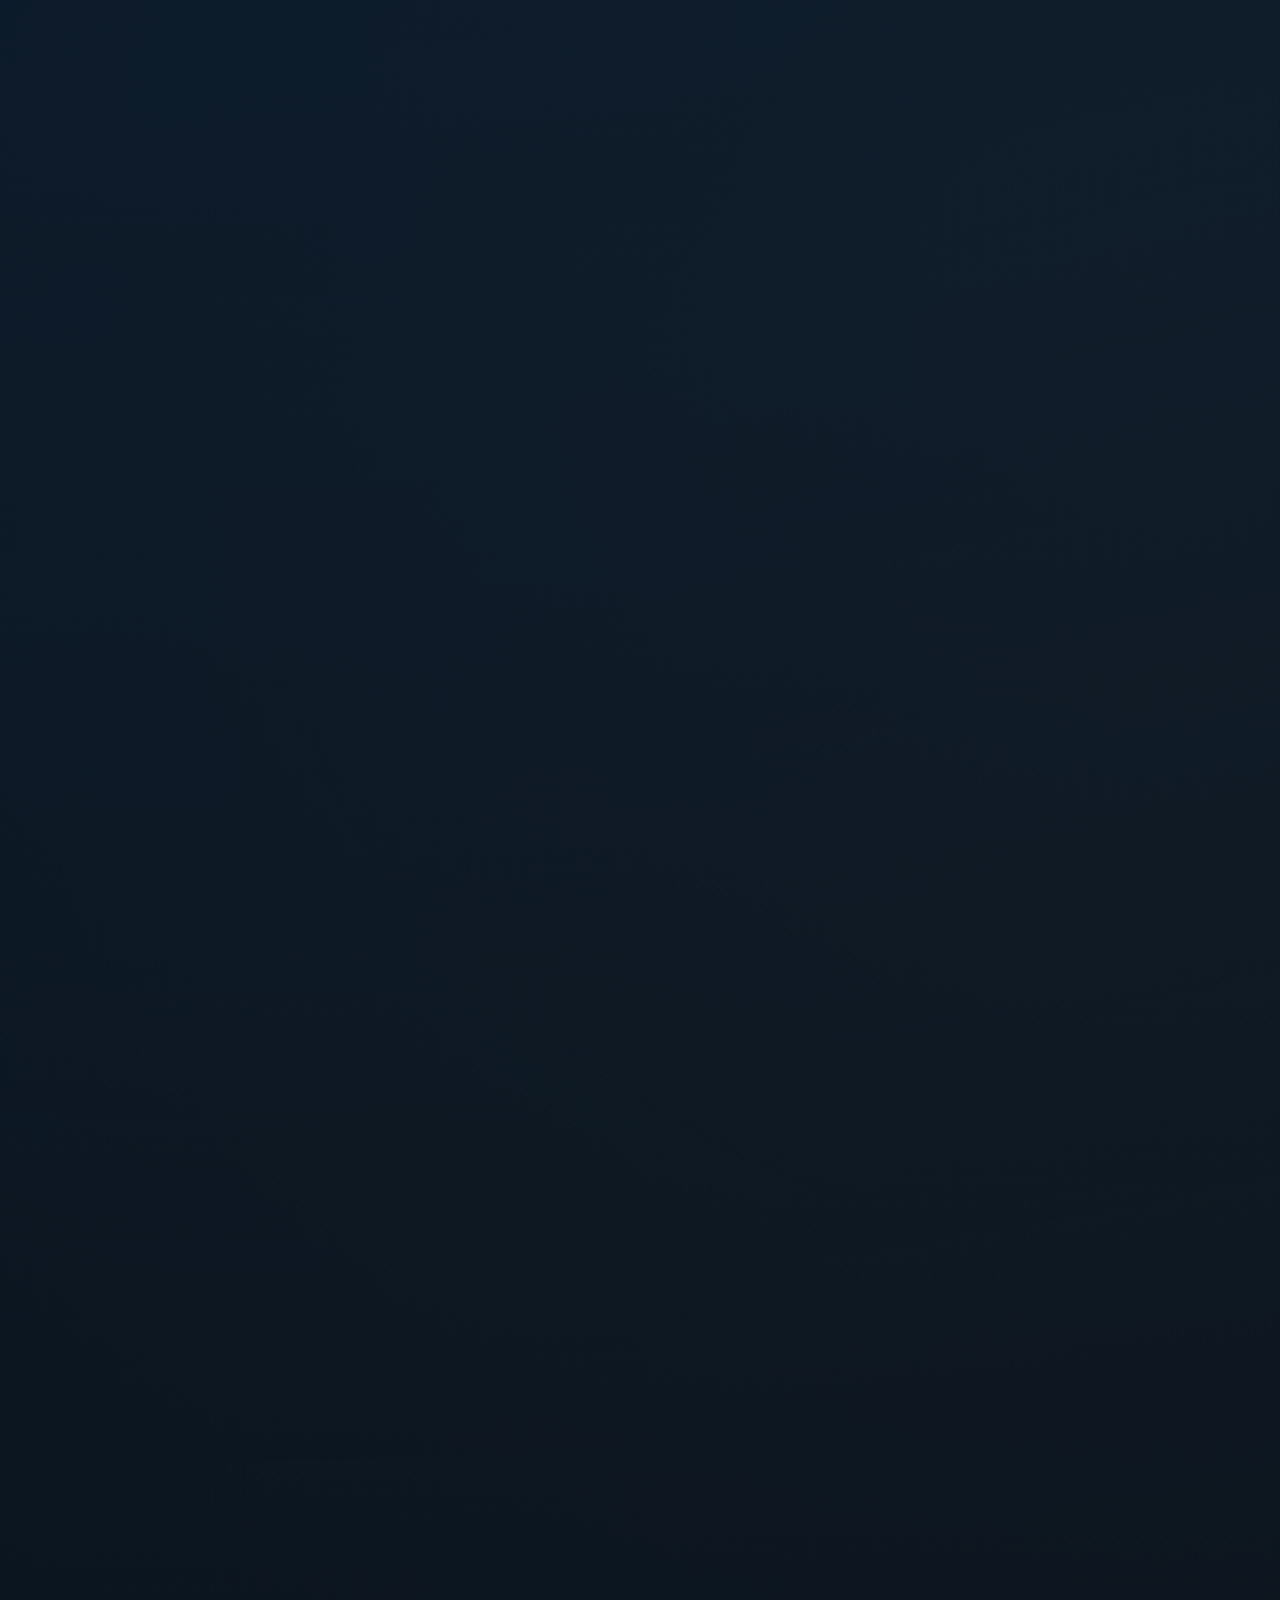
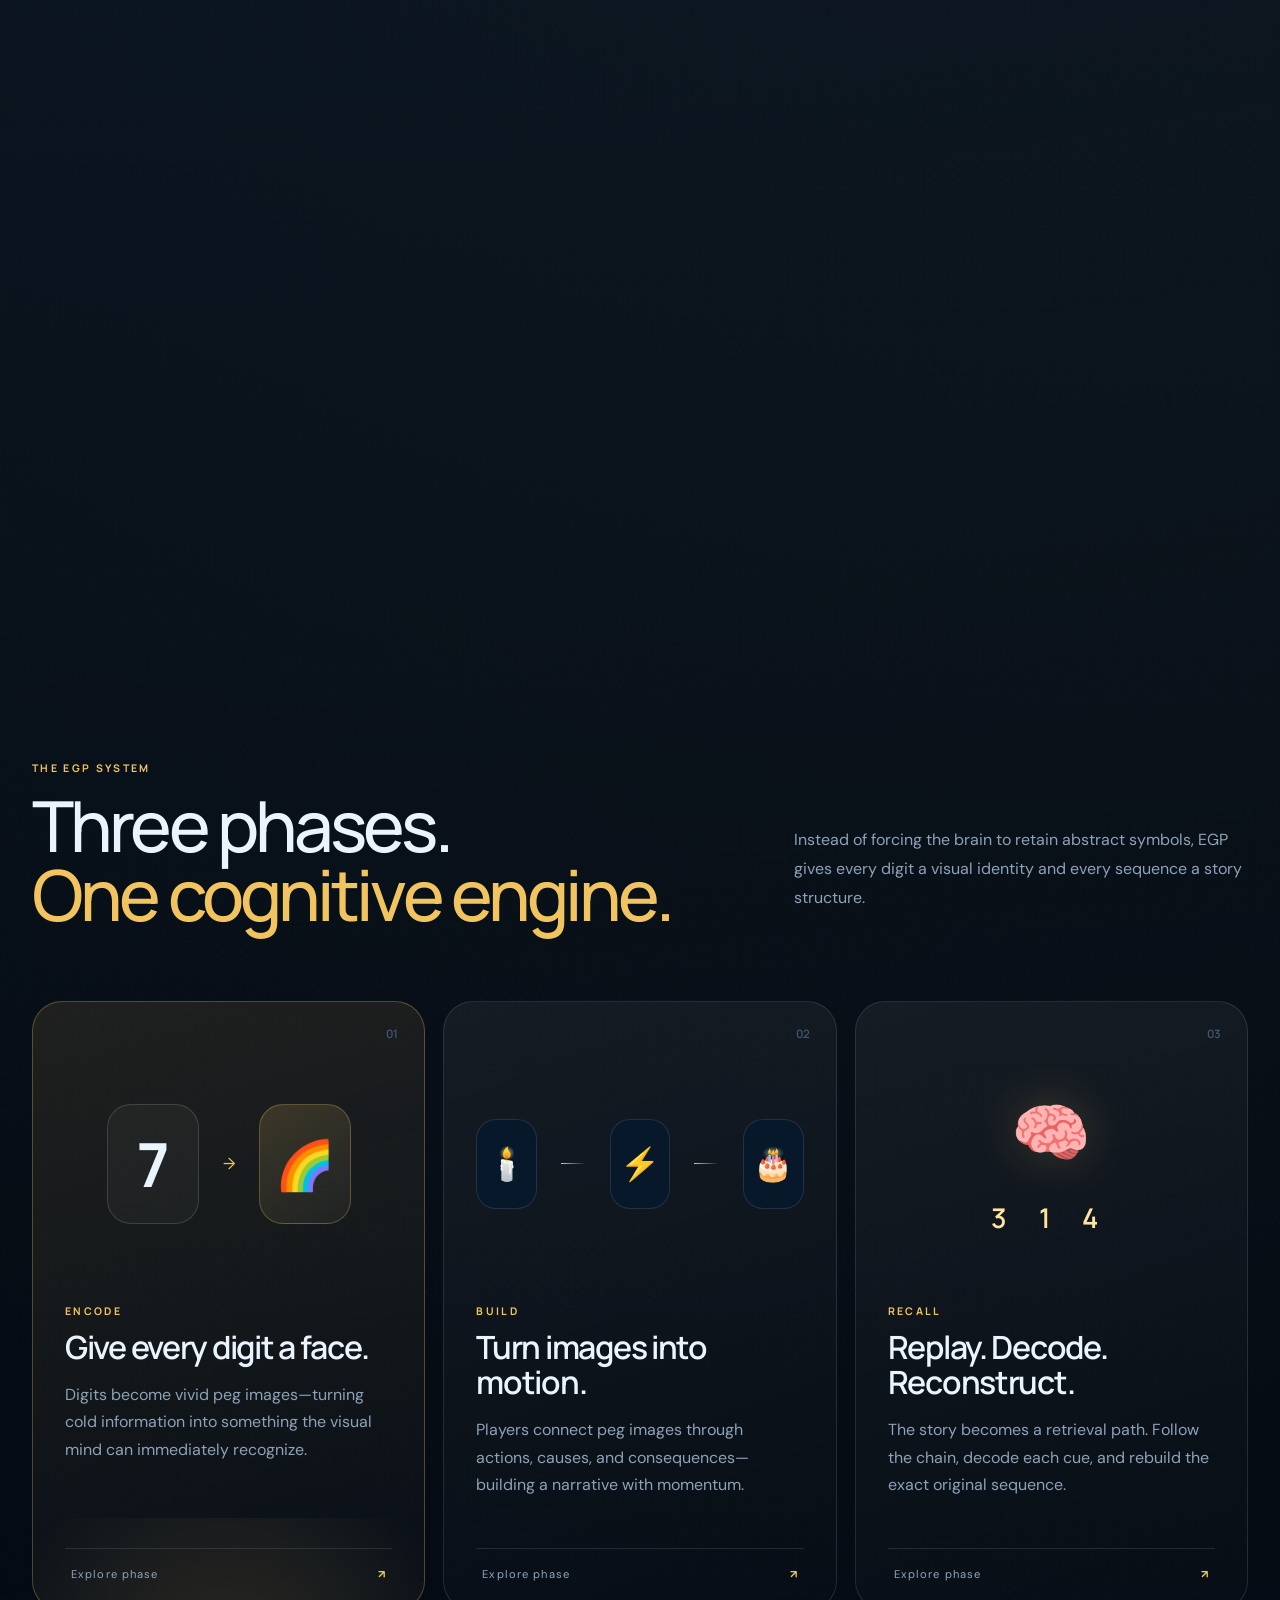
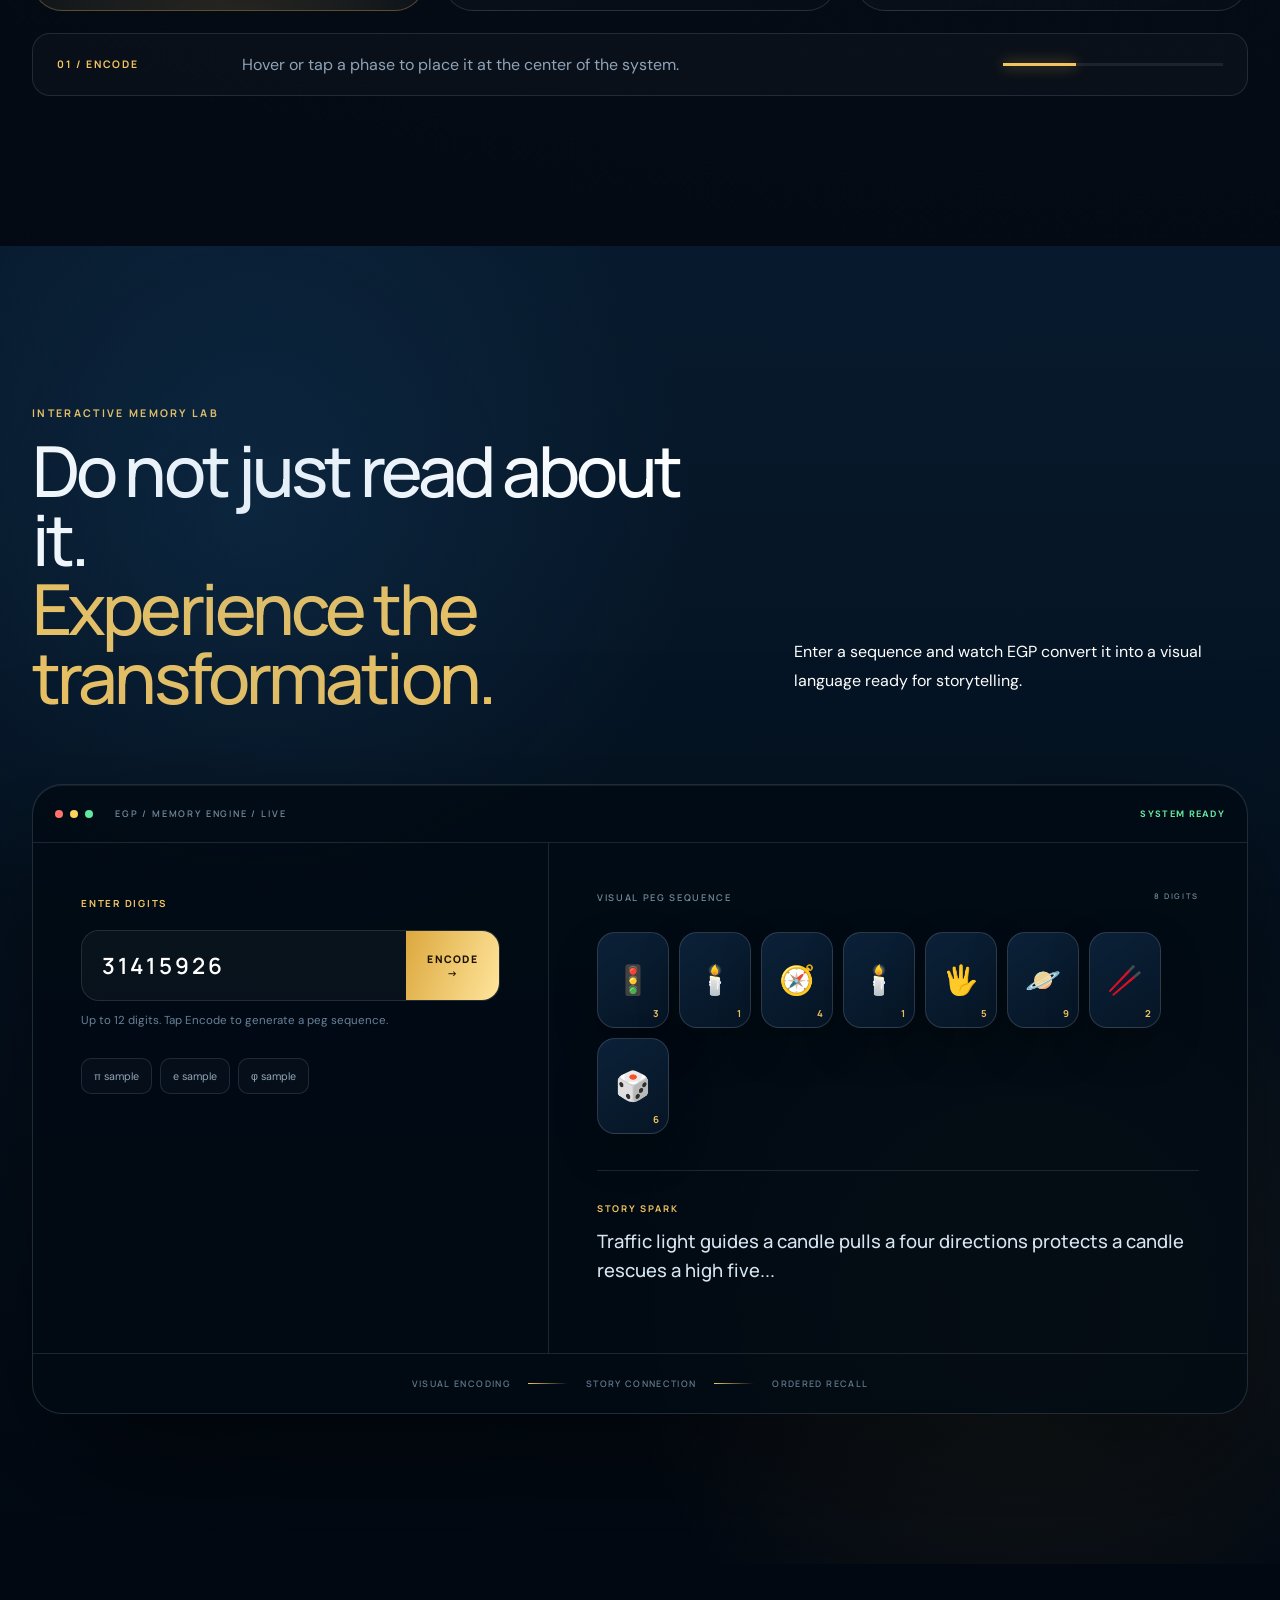
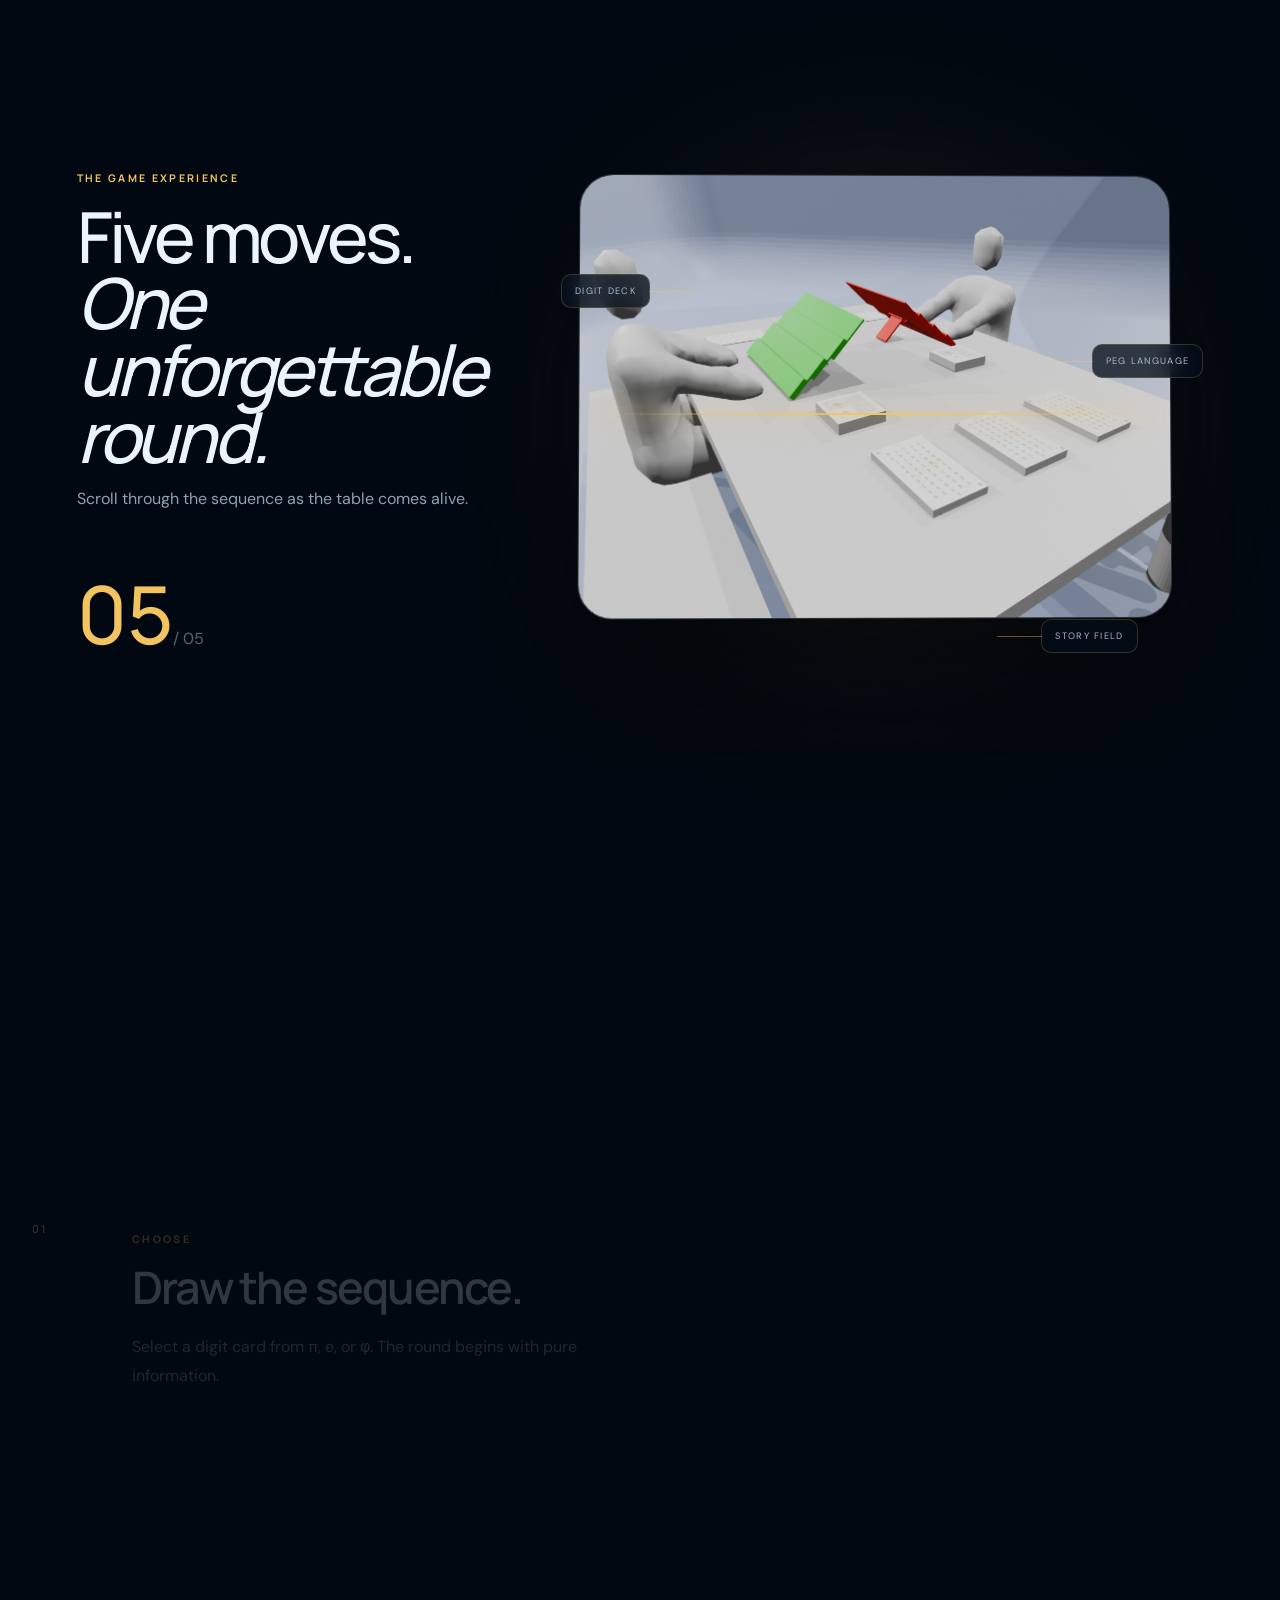
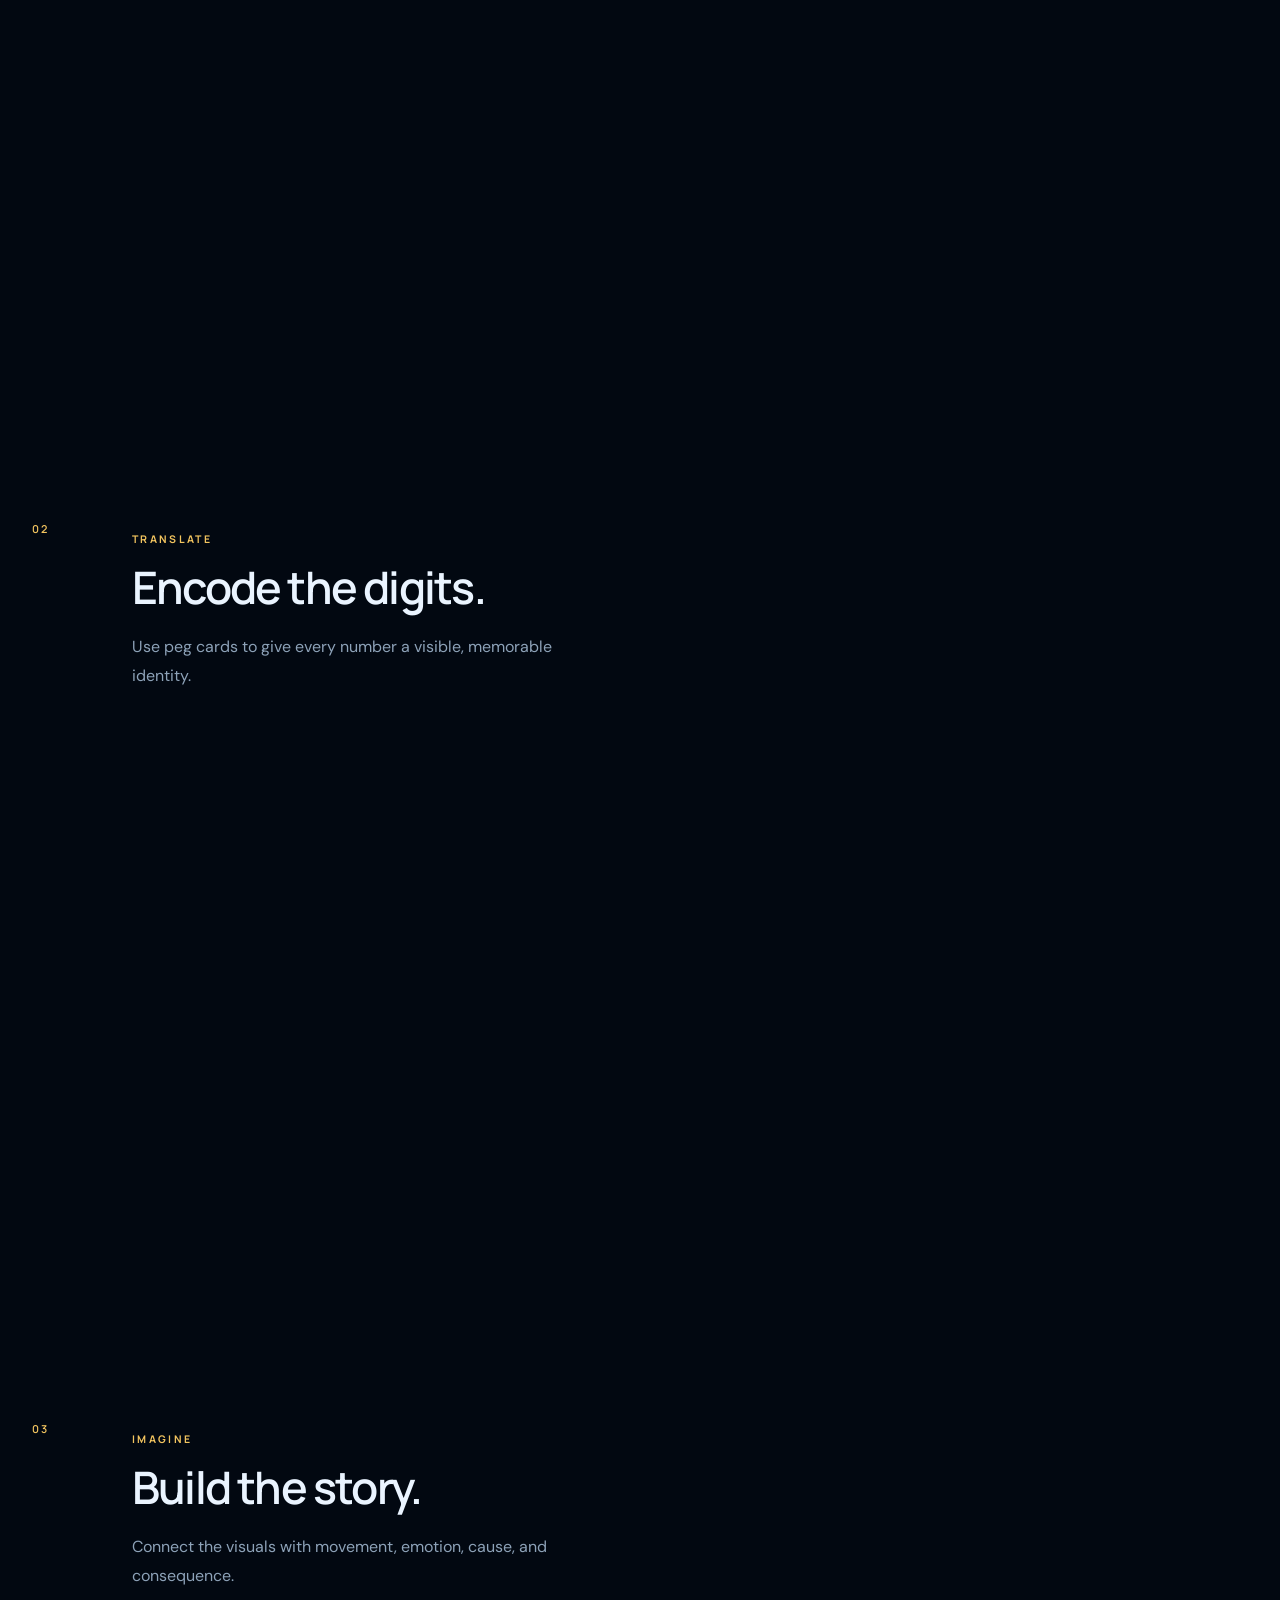
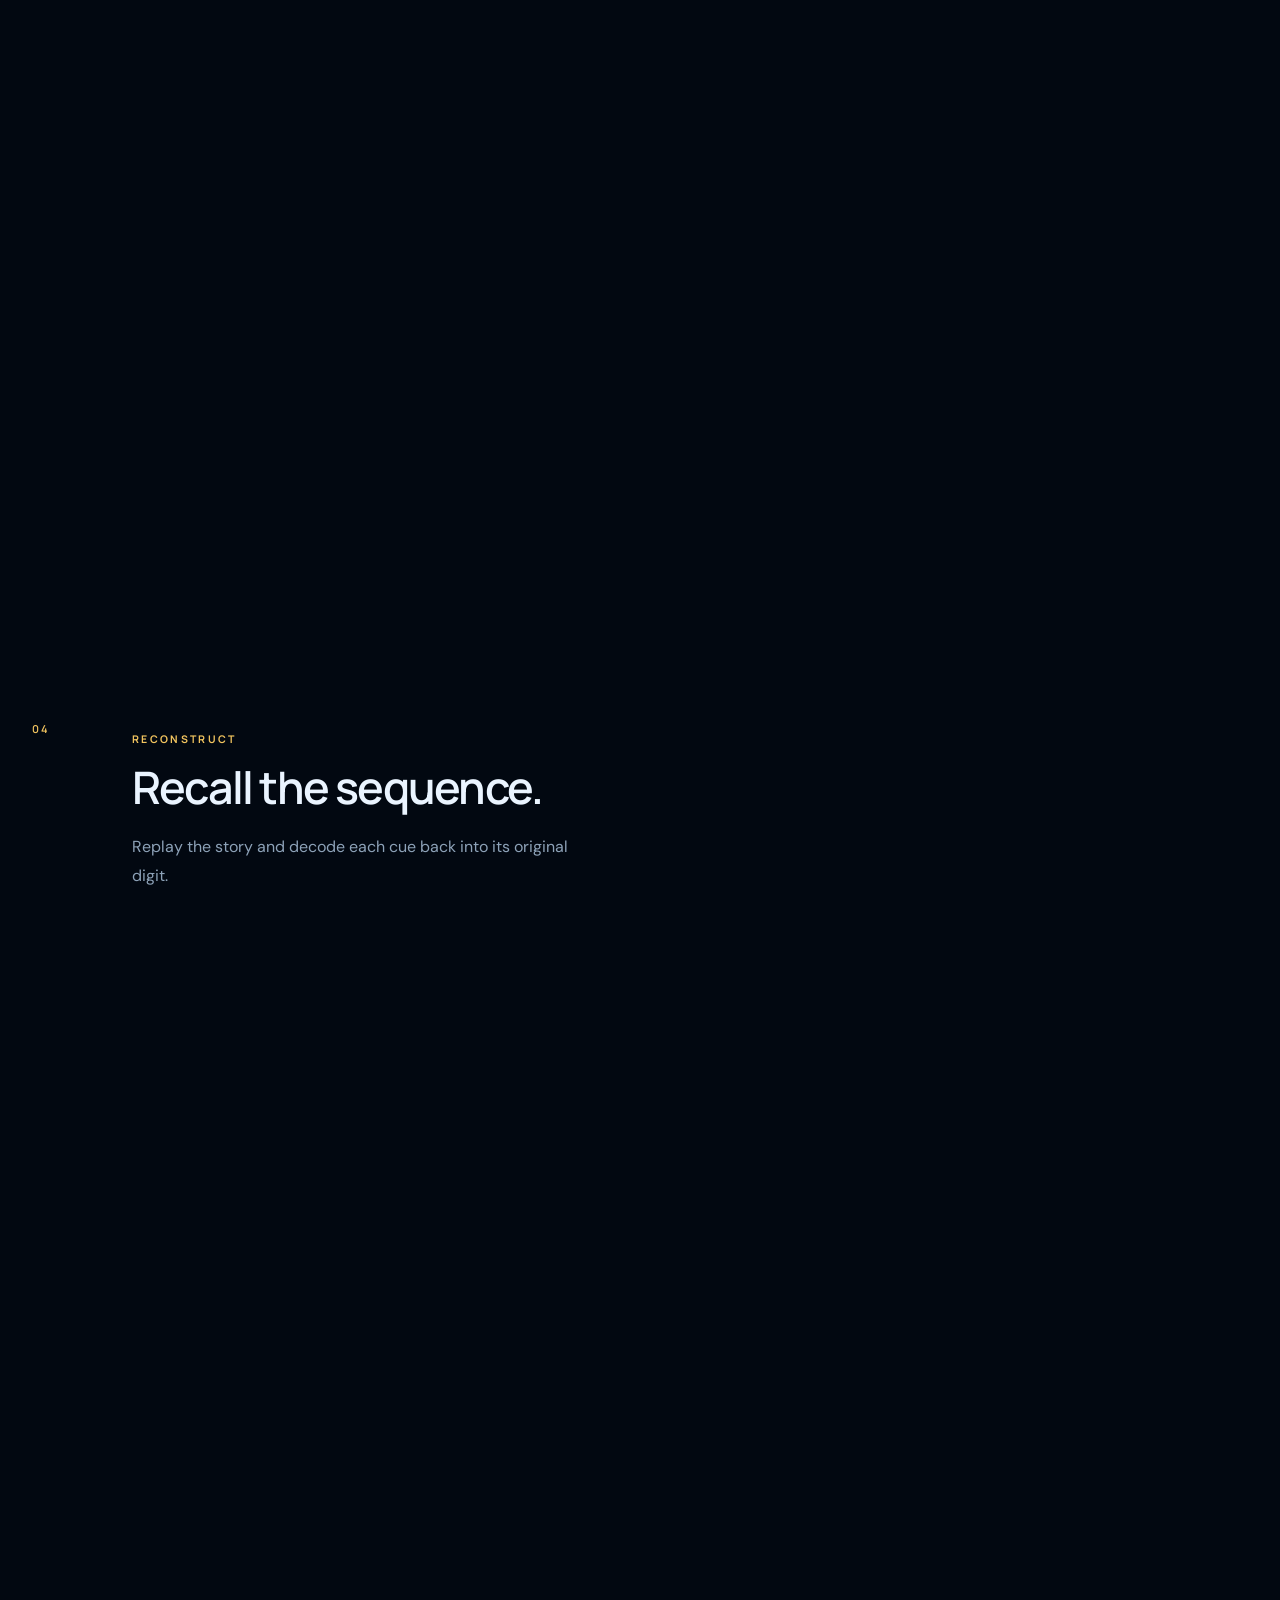
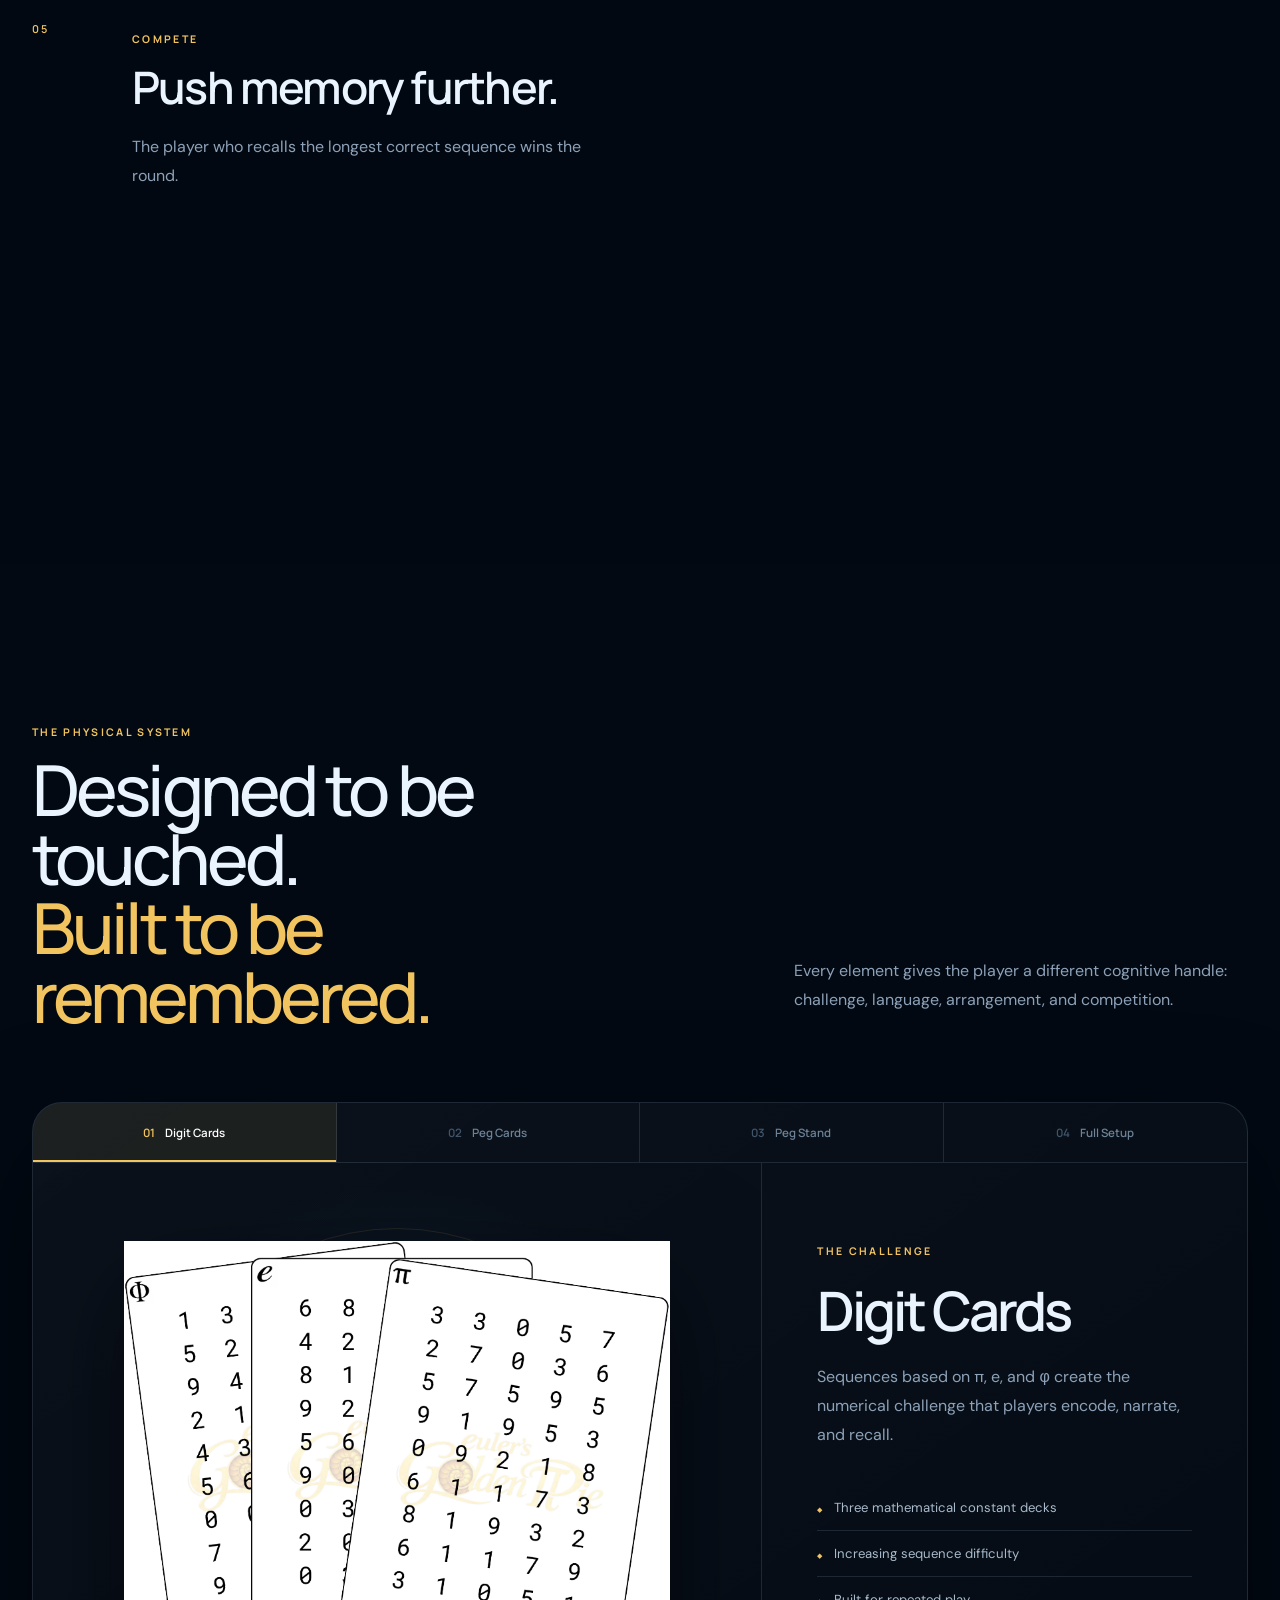
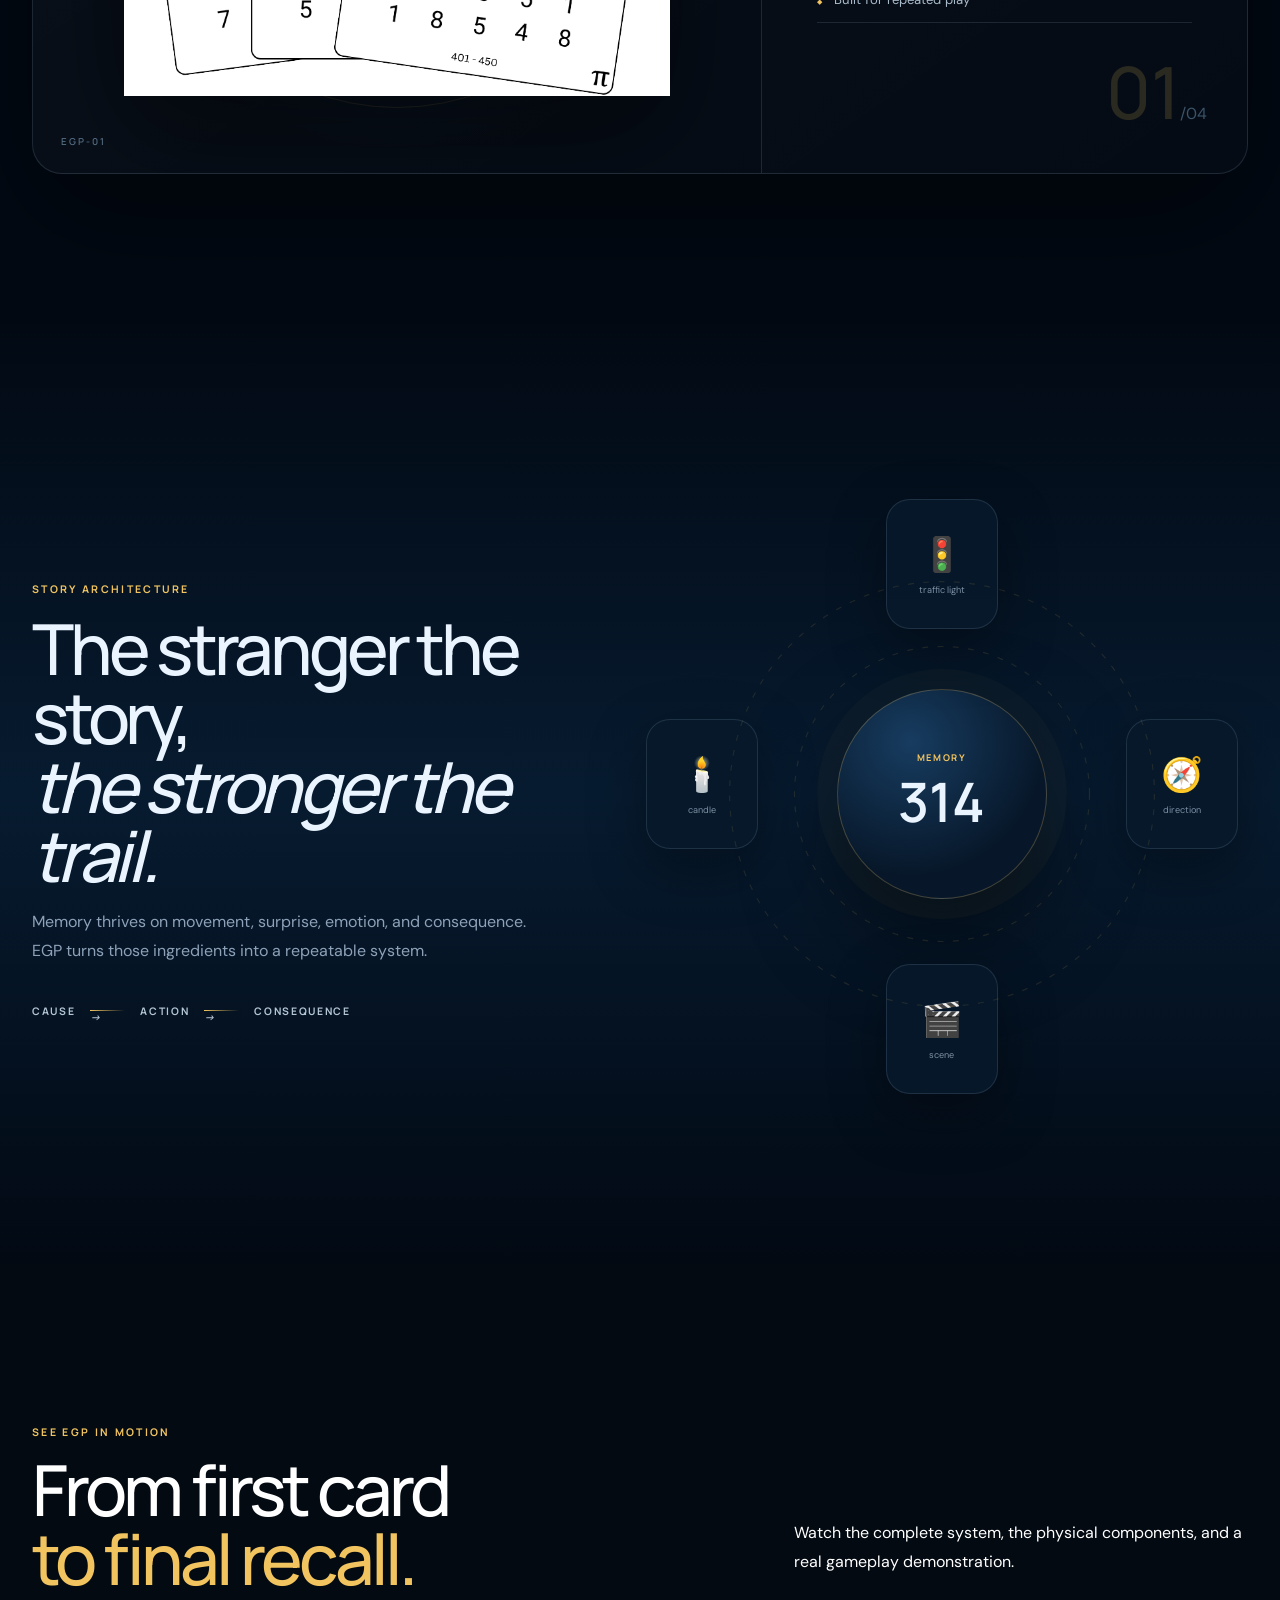
==== commit dff6e582: "Add files via upload" ====
--- a/index.html
+++ b/index.html
@@ -1,189 +1,140 @@
-<!DOCTYPE html>
+<!doctype html>
 <html lang="en">
 <head>
-  <meta charset="UTF-8" />
-  <meta name="viewport" content="width=device-width, initial-scale=1" />
-  <title>Euler's Golden Pie | Turn Numbers Into Stories</title>
-  <meta name="description" content="Euler's Golden Pie is an innovative memory game that transforms digits into visual stories, helping players build stronger recall, creativity, and focus." />
-  <meta name="keywords" content="memory game, memory training, cognitive training, peg system, visual memory, Euler's Golden Pie" />
-  <meta name="author" content="Siddharth Sureshh" />
-  <meta name="robots" content="index, follow" />
-  <meta name="theme-color" content="#03101f" />
-  <link rel="icon" href="assets/favicon.png" />
-  <link rel="preconnect" href="https://fonts.googleapis.com" />
-  <link rel="preconnect" href="https://fonts.gstatic.com" crossorigin />
-  <link href="https://fonts.googleapis.com/css2?family=DM+Sans:wght@400;500;600;700&family=Manrope:wght@500;600;700;800&display=swap" rel="stylesheet" />
-  <link rel="stylesheet" href="style.css" />
+  <meta charset="utf-8">
+  <meta name="viewport" content="width=device-width,initial-scale=1,viewport-fit=cover">
+  <title>Euler's Golden Pie | Memory, Reimagined</title>
+  <meta name="description" content="Euler's Golden Pie transforms digits into visual stories through an interactive memory game built around Encode, Build, and Recall.">
+  <meta name="author" content="Siddharth Sureshh">
+  <meta name="theme-color" content="#020b16">
+  <meta name="robots" content="index,follow">
+  <link rel="icon" href="assets/favicon.png">
+  <link rel="preconnect" href="https://fonts.googleapis.com">
+  <link rel="preconnect" href="https://fonts.gstatic.com" crossorigin>
+  <link href="https://fonts.googleapis.com/css2?family=DM+Sans:wght@400;500;600;700&family=Manrope:wght@400;500;600;700;800&display=swap" rel="stylesheet">
+  <link rel="stylesheet" href="style.css">
 </head>
 <body>
-  <canvas id="ambient-canvas" aria-hidden="true"></canvas>
-  <div class="page-glow glow-one" aria-hidden="true"></div>
-  <div class="page-glow glow-two" aria-hidden="true"></div>
-  <div class="noise" aria-hidden="true"></div>
+  <div class="boot" id="boot" aria-hidden="true"><div class="boot-mark"><img src="assets/logo.png" alt=""><span></span></div><p>ENGINEERING MEMORY</p></div>
+  <canvas id="cosmos" aria-hidden="true"></canvas>
+  <div class="grain" aria-hidden="true"></div>
+  <div class="cursor-dot" aria-hidden="true"></div><div class="cursor-ring" aria-hidden="true"></div>
+  <div class="scroll-progress" aria-hidden="true"><span></span></div>
 
-  <header class="site-header" data-header>
-    <nav class="nav shell" aria-label="Primary navigation">
-      <a class="brand" href="#home" aria-label="Euler's Golden Pie home">
-        <span class="brand-mark"><img src="assets/logo.png" alt="" /></span>
-        <span class="brand-copy"><strong>Euler's Golden Pie</strong><small>Memory, engineered.</small></span>
-      </a>
-      <button class="nav-toggle" type="button" aria-label="Open navigation" aria-expanded="false">
-        <span></span><span></span>
-      </button>
-      <div class="nav-links">
-        <a href="#about">The System</a>
-        <a href="#rules">How It Works</a>
-        <a href="#components">Components</a>
-        <a href="#videos">Watch</a>
-        <a href="#hacks">Strategies</a>
-        <a href="#faq">FAQ</a>
+  <header class="header" data-header>
+    <nav class="nav shell">
+      <a class="brand" href="#home" aria-label="Euler's Golden Pie home"><span class="brand-icon"><img src="assets/logo.png" alt=""></span><span><strong>Euler's Golden Pie</strong><small>Memory, engineered.</small></span></a>
+      <div class="nav-center">
+        <a href="#system">System</a><a href="#lab">Memory Lab</a><a href="#experience">Experience</a><a href="#components">Components</a><a href="#watch">Watch</a><a href="#faq">FAQ</a>
       </div>
-      <a class="nav-cta" href="#videos">See EGP in action <span>↗</span></a>
+      <a class="nav-action magnetic" href="#experience">Enter EGP <b>↗</b></a>
+      <button class="menu" aria-label="Open menu" aria-expanded="false"><i></i><i></i></button>
     </nav>
   </header>
 
   <main>
-    <section id="home" class="hero shell">
-      <div class="hero-copy reveal">
-        <div class="status-pill"><span></span> Patent pending memory system</div>
-        <p class="eyebrow">Visualize. Narrate. Remember.</p>
-        <h1>Numbers were never meant to be <em>forgettable.</em></h1>
-        <p class="hero-text">Euler's Golden Pie transforms cold digit sequences into vivid visual stories—making memory feel less like repetition and more like imagination in motion.</p>
-        <div class="hero-actions">
-          <a class="btn primary magnetic" href="#about"><span>Explore the system</span><b>→</b></a>
-          <a class="btn secondary" href="#videos"><span class="play-icon">▶</span> Watch how it works</a>
-        </div>
-        <div class="hero-meta">
-          <div><strong>3</strong><span>Core phases</span></div>
-          <div><strong>∞</strong><span>Possible stories</span></div>
-          <div><strong>1</strong><span>Unforgettable system</span></div>
-        </div>
+    <section class="hero shell" id="home">
+      <div class="hero-copy" data-reveal>
+        <div class="hero-kicker"><span></span> A patent-pending memory system</div>
+        <h1><span>Turn numbers</span><span>into worlds.</span></h1>
+        <p class="hero-lede">Euler's Golden Pie turns abstract digit sequences into cinematic visual stories—so memory becomes imaginative, tactile, competitive, and unforgettable.</p>
+        <div class="hero-actions"><a class="button gold magnetic" href="#lab"><span>Try the memory lab</span><b>→</b></a><a class="button ghost" href="#watch"><i>▶</i> Watch the system</a></div>
+        <div class="hero-specs"><div><strong>03</strong><span>cognitive phases</span></div><div><strong>∞</strong><span>possible stories</span></div><div><strong>01</strong><span>complete system</span></div></div>
       </div>
 
-      <div class="hero-stage reveal" data-delay="120">
-        <div class="orbit orbit-one"></div><div class="orbit orbit-two"></div>
-        <div class="stage-label top"><span>01</span> Encode</div>
-        <div class="stage-label right"><span>02</span> Build</div>
-        <div class="stage-label bottom"><span>03</span> Recall</div>
-        <div class="product-frame tilt-card" data-tilt-strength="7">
-          <div class="product-shine"></div>
-          <img src="assets/setup.png" alt="Euler's Golden Pie gameplay setup" />
-          <div class="frame-caption"><span>EGP</span><p>The complete memory experience</p></div>
-        </div>
-        <div class="floating-chip chip-a">π</div><div class="floating-chip chip-b">φ</div><div class="floating-chip chip-c">e</div>
+      <div class="hero-machine" id="heroMachine" data-reveal>
+        <div class="machine-halo h1"></div><div class="machine-halo h2"></div><div class="machine-grid"></div>
+        <div class="constant constant-pi">π</div><div class="constant constant-e">e</div><div class="constant constant-phi">φ</div>
+        <div class="deck deck-back"><img src="assets/pegcards.png" alt="Peg cards"></div>
+        <div class="deck deck-mid"><img src="assets/digitcards.png" alt="Digit cards"></div>
+        <div class="deck deck-front"><img src="assets/setup.png" alt="Euler's Golden Pie complete setup"><div class="deck-gloss"></div><div class="deck-caption"><small>THE COMPLETE SYSTEM</small><strong>Encode · Build · Recall</strong></div></div>
+        <div class="machine-tag t1"><span>01</span> Visual Encoding</div><div class="machine-tag t2"><span>02</span> Story Architecture</div><div class="machine-tag t3"><span>03</span> Precision Recall</div>
       </div>
-      <a href="#about" class="scroll-cue" aria-label="Scroll to learn more"><span></span>Scroll to discover</a>
+      <a class="scroll-hint" href="#manifesto"><span></span><small>SCROLL TO ENTER</small></a>
     </section>
 
-    <section class="marquee" aria-label="Euler's Golden Pie principles">
-      <div class="marquee-track">
-        <span>VISUAL MEMORY</span><i>◆</i><span>CREATIVE STORYTELLING</span><i>◆</i><span>FOCUSED RECALL</span><i>◆</i><span>MEMORY, ENGINEERED</span><i>◆</i>
-        <span>VISUAL MEMORY</span><i>◆</i><span>CREATIVE STORYTELLING</span><i>◆</i><span>FOCUSED RECALL</span><i>◆</i><span>MEMORY, ENGINEERED</span><i>◆</i>
+    <section class="manifesto" id="manifesto">
+      <div class="manifesto-track">
+        <p>MEMORY IS NOT STORAGE.</p><p>IT IS <em>IMAGINATION</em> WITH STRUCTURE.</p><p>NUMBERS BECOME IMAGES.</p><p>IMAGES BECOME STORIES.</p><p>STORIES BECOME <em>RECALL.</em></p>
       </div>
     </section>
 
-    <section id="about" class="section shell">
-      <div class="section-intro reveal">
-        <div><p class="eyebrow">The system</p><h2>Memory becomes powerful when information becomes meaningful.</h2></div>
-        <p>EGP replaces raw repetition with a three-stage cognitive loop. Digits become images. Images become stories. Stories become recall.</p>
+    <section class="system section shell" id="system">
+      <div class="section-head" data-reveal><div><p class="eyebrow">THE EGP SYSTEM</p><h2>Three phases.<br><em>One cognitive engine.</em></h2></div><p>Instead of forcing the brain to retain abstract symbols, EGP gives every digit a visual identity and every sequence a story structure.</p></div>
+      <div class="phase-stage">
+        <article class="phase active" data-phase="0" data-reveal><span class="phase-num">01</span><div class="phase-art encode-art"><div class="digit-orb">7</div><i>→</i><div class="image-orb">🌈</div></div><p class="eyebrow">ENCODE</p><h3>Give every digit a face.</h3><p>Digits become vivid peg images—turning cold information into something the visual mind can immediately recognize.</p><button class="phase-open">Explore phase <b>↗</b></button></article>
+        <article class="phase" data-phase="1" data-reveal><span class="phase-num">02</span><div class="phase-art build-art"><span>🕯️</span><i></i><span>⚡</span><i></i><span>🎂</span></div><p class="eyebrow">BUILD</p><h3>Turn images into motion.</h3><p>Players connect peg images through actions, causes, and consequences—building a narrative with momentum.</p><button class="phase-open">Explore phase <b>↗</b></button></article>
+        <article class="phase" data-phase="2" data-reveal><span class="phase-num">03</span><div class="phase-art recall-art"><div>🧠</div><span>3 1 4</span></div><p class="eyebrow">RECALL</p><h3>Replay. Decode. Reconstruct.</h3><p>The story becomes a retrieval path. Follow the chain, decode each cue, and rebuild the exact original sequence.</p><button class="phase-open">Explore phase <b>↗</b></button></article>
       </div>
+      <div class="phase-detail" id="phaseDetail"><span>01 / ENCODE</span><p>Hover or tap a phase to place it at the center of the system.</p><div class="phase-meter"><i></i></div></div>
+    </section>
 
-      <div class="process-grid">
-        <article class="process-card reveal tilt-card" data-step="01">
-          <div class="process-icon"><span>7</span><span>→</span><span>🌈</span></div>
-          <p class="mini-label">Phase one</p><h3>Encode</h3><p>Convert digits into distinctive visual peg cards that give abstract numbers a recognizable identity.</p><div class="card-line"></div>
-        </article>
-        <article class="process-card featured reveal tilt-card" data-delay="100" data-step="02">
-          <div class="process-icon story"><span>🕯️</span><span>⚡</span><span>🎂</span></div>
-          <p class="mini-label">Phase two</p><h3>Build</h3><p>Connect images through actions, causes, tools, and consequences to create a vivid memory chain.</p><div class="card-line"></div>
-        </article>
-        <article class="process-card reveal tilt-card" data-delay="200" data-step="03">
-          <div class="process-icon"><span>🧠</span><span>→</span><span>7</span></div>
-          <p class="mini-label">Phase three</p><h3>Recall</h3><p>Replay the story, decode each visual cue, and reconstruct the original sequence in order.</p><div class="card-line"></div>
-        </article>
-      </div>
-
-      <div class="memory-engine reveal">
-        <div class="engine-copy"><p class="eyebrow">The core loop</p><h3>From abstract data to a story your brain actually wants to keep.</h3><p>Instead of fighting the brain's natural preference for imagery and meaning, EGP works with it.</p></div>
-        <div class="engine-flow" aria-label="Digits to peg cards to story to recall">
-          <div><b>314</b><span>Digits</span></div><i>→</i><div><b>🕯️🚦🧭</b><span>Peg cards</span></div><i>→</i><div><b>🎬</b><span>Story</span></div><i>→</i><div><b>314</b><span>Recall</span></div>
+    <section class="lab section" id="lab">
+      <div class="shell">
+        <div class="section-head light" data-reveal><div><p class="eyebrow">INTERACTIVE MEMORY LAB</p><h2>Do not just read about it.<br><em>Experience the transformation.</em></h2></div><p>Enter a sequence and watch EGP convert it into a visual language ready for storytelling.</p></div>
+        <div class="lab-console" data-reveal>
+          <div class="console-top"><div><span></span><span></span><span></span></div><p>EGP / MEMORY ENGINE / LIVE</p><strong id="labStatus">SYSTEM READY</strong></div>
+          <div class="console-main">
+            <div class="lab-input-panel"><label for="digitInput">ENTER DIGITS</label><div class="digit-input-wrap"><input id="digitInput" inputmode="numeric" maxlength="12" value="31415926" aria-label="Enter a digit sequence"><button id="runLab" class="magnetic">ENCODE <b>→</b></button></div><p>Up to 12 digits. Tap Encode to generate a peg sequence.</p><div class="lab-presets"><button data-digits="31415926">π sample</button><button data-digits="27182818">e sample</button><button data-digits="16180339">φ sample</button></div></div>
+            <div class="lab-output"><div class="output-label"><span>VISUAL PEG SEQUENCE</span><small id="digitCount">8 DIGITS</small></div><div class="peg-sequence" id="pegSequence"></div><div class="story-prompt"><span>STORY SPARK</span><p id="storySpark">A traffic light guides a candle toward the four seasons...</p></div></div>
+          </div>
+          <div class="console-bottom"><span>VISUAL ENCODING</span><i></i><span>STORY CONNECTION</span><i></i><span>ORDERED RECALL</span></div>
         </div>
       </div>
     </section>
 
-    <section id="rules" class="section full-bleed dark-zone">
-      <div class="shell">
-        <div class="section-intro reveal"><div><p class="eyebrow">How it works</p><h2>Simple rules. Serious cognitive firepower.</h2></div><p>Every round moves through a deliberate sequence designed to turn observation into imagination—and imagination into accurate recall.</p></div>
-        <div class="rules-layout">
-          <div class="rule-rail" aria-hidden="true"><span class="rule-progress"></span></div>
-          <div class="rules-list">
-            <article class="rule-item reveal"><span class="rule-number">01</span><div><p class="mini-label">Choose</p><h3>Select a digit card</h3><p>Each player draws a sequence from one of the mathematical constant decks.</p></div><b>↗</b></article>
-            <article class="rule-item reveal"><span class="rule-number">02</span><div><p class="mini-label">Translate</p><h3>Encode the digits</h3><p>Use peg cards to transform each digit or digit group into a memorable visual cue.</p></div><b>↗</b></article>
-            <article class="rule-item reveal"><span class="rule-number">03</span><div><p class="mini-label">Imagine</p><h3>Build a story</h3><p>Link the selected peg cards into one vivid, unusual, and logically connected narrative.</p></div><b>↗</b></article>
-            <article class="rule-item reveal"><span class="rule-number">04</span><div><p class="mini-label">Reconstruct</p><h3>Recall and verify</h3><p>Replay the story mentally, decode the visuals, and state the original sequence.</p></div><b>↗</b></article>
-            <article class="rule-item reveal"><span class="rule-number">05</span><div><p class="mini-label">Compete</p><h3>Win the round</h3><p>The player who accurately recalls the greatest number of digits in sequence wins.</p></div><b>↗</b></article>
-          </div>
+    <section class="experience section" id="experience">
+      <div class="experience-sticky">
+        <div class="experience-copy"><p class="eyebrow">THE GAME EXPERIENCE</p><h2>Five moves.<br><em>One unforgettable round.</em></h2><p>Scroll through the sequence as the table comes alive.</p><div class="experience-index"><strong id="expIndex">01</strong><span>/ 05</span></div></div>
+        <div class="table-stage">
+          <div class="table-glow"></div><img src="assets/setup.png" alt="Euler's Golden Pie game setup" id="tableImage">
+          <div class="scanline"></div><div class="table-callout c1">DIGIT DECK</div><div class="table-callout c2">PEG LANGUAGE</div><div class="table-callout c3">STORY FIELD</div>
         </div>
+      </div>
+      <div class="experience-steps shell">
+        <article data-step="1"><span>01</span><div><p class="eyebrow">CHOOSE</p><h3>Draw the sequence.</h3><p>Select a digit card from π, e, or φ. The round begins with pure information.</p></div></article>
+        <article data-step="2"><span>02</span><div><p class="eyebrow">TRANSLATE</p><h3>Encode the digits.</h3><p>Use peg cards to give every number a visible, memorable identity.</p></div></article>
+        <article data-step="3"><span>03</span><div><p class="eyebrow">IMAGINE</p><h3>Build the story.</h3><p>Connect the visuals with movement, emotion, cause, and consequence.</p></div></article>
+        <article data-step="4"><span>04</span><div><p class="eyebrow">RECONSTRUCT</p><h3>Recall the sequence.</h3><p>Replay the story and decode each cue back into its original digit.</p></div></article>
+        <article data-step="5"><span>05</span><div><p class="eyebrow">COMPETE</p><h3>Push memory further.</h3><p>The player who recalls the longest correct sequence wins the round.</p></div></article>
       </div>
     </section>
 
-    <section id="components" class="section shell">
-      <div class="section-intro reveal"><div><p class="eyebrow">The collection</p><h2>Every component has a purpose.</h2></div><p>Physical tools turn the learning process into something players can see, touch, arrange, and remember.</p></div>
-      <div class="component-showcase">
-        <article class="component-card wide reveal tilt-card"><div class="component-image"><img src="assets/digitcards.png" alt="Euler's Golden Pie digit cards" /><span>01</span></div><div><p class="mini-label">The challenge</p><h3>Digit Cards</h3><p>Sequences based on π, e, and φ provide the numerical patterns players encode and recall.</p></div></article>
-        <article class="component-card reveal tilt-card" data-delay="80"><div class="component-image"><img src="assets/pegcards.png" alt="Euler's Golden Pie peg cards" /><span>02</span></div><div><p class="mini-label">The language</p><h3>Peg Cards</h3><p>Visual associations that turn digits into memorable objects, concepts, and actions.</p></div></article>
-        <article class="component-card reveal tilt-card" data-delay="160"><div class="component-image"><img src="assets/pegstand.png" alt="Euler's Golden Pie peg stand" /><span>03</span></div><div><p class="mini-label">The canvas</p><h3>Peg Stand</h3><p>A physical stage for arranging and connecting visual cues during play.</p></div></article>
-        <article class="component-card wide reverse reveal tilt-card"><div class="component-image"><img src="assets/setup.png" alt="Euler's Golden Pie complete gameplay setup" /><span>04</span></div><div><p class="mini-label">The experience</p><h3>Complete Setup</h3><p>All elements come together in a focused, tactile, and competitive memory environment.</p></div></article>
+    <section class="components section shell" id="components">
+      <div class="section-head" data-reveal><div><p class="eyebrow">THE PHYSICAL SYSTEM</p><h2>Designed to be touched.<br><em>Built to be remembered.</em></h2></div><p>Every element gives the player a different cognitive handle: challenge, language, arrangement, and competition.</p></div>
+      <div class="component-console" data-reveal>
+        <div class="component-tabs" role="tablist"><button class="active" data-component="0"><span>01</span> Digit Cards</button><button data-component="1"><span>02</span> Peg Cards</button><button data-component="2"><span>03</span> Peg Stand</button><button data-component="3"><span>04</span> Full Setup</button></div>
+        <div class="component-view"><div class="component-visual"><div class="component-rings"></div><img id="componentImage" src="assets/digitcards.png" alt="Digit cards"><span class="component-code">EGP-01</span></div><div class="component-copy"><p class="eyebrow" id="componentKicker">THE CHALLENGE</p><h3 id="componentTitle">Digit Cards</h3><p id="componentText">Sequences based on π, e, and φ create the numerical challenge that players encode, narrate, and recall.</p><ul id="componentList"><li>Three mathematical constant decks</li><li>Increasing sequence difficulty</li><li>Built for repeated play</li></ul><div class="component-counter"><strong id="componentNumber">01</strong><span>/04</span></div></div></div>
       </div>
     </section>
 
-    <section id="videos" class="section full-bleed cinema-zone">
-      <div class="shell">
-        <div class="section-intro reveal"><div><p class="eyebrow">See it in motion</p><h2>Watch memory transform.</h2></div><p>See the complete EGP process—from first digit to final recall.</p></div>
-        <div class="video-grid">
-          <article class="video-card reveal"><div class="video-head"><span>01</span><div><p class="mini-label">Start here</p><h3>Intro, components, FAQs & sample gameplay</h3></div></div><div class="video-frame"><iframe loading="lazy" src="https://www.youtube.com/embed/UqQAb56irXM" title="Euler's Golden Pie introduction" allow="accelerometer; autoplay; clipboard-write; encrypted-media; gyroscope; picture-in-picture" allowfullscreen></iframe></div></article>
-          <article class="video-card reveal" data-delay="120"><div class="video-head"><span>02</span><div><p class="mini-label">Full experience</p><h3>Complete gameplay demonstration</h3></div></div><div class="video-frame"><iframe loading="lazy" src="https://www.youtube.com/embed/r7oWhKs37mU" title="Euler's Golden Pie full gameplay" allow="accelerometer; autoplay; clipboard-write; encrypted-media; gyroscope; picture-in-picture" allowfullscreen></iframe></div></article>
-        </div>
+    <section class="story section">
+      <div class="shell story-grid">
+        <div class="story-copy" data-reveal><p class="eyebrow">STORY ARCHITECTURE</p><h2>The stranger the story,<br><em>the stronger the trail.</em></h2><p>Memory thrives on movement, surprise, emotion, and consequence. EGP turns those ingredients into a repeatable system.</p><div class="story-principles"><span>CAUSE</span><i>→</i><span>ACTION</span><i>→</i><span>CONSEQUENCE</span></div></div>
+        <div class="story-orbit" data-reveal><div class="story-core"><span>MEMORY</span><strong>314</strong></div><div class="story-node n1">🚦<small>traffic light</small></div><div class="story-node n2">🕯️<small>candle</small></div><div class="story-node n3">🧭<small>direction</small></div><div class="story-node n4">🎬<small>scene</small></div><svg viewBox="0 0 500 500" aria-hidden="true"><circle cx="250" cy="250" r="180"></circle><circle cx="250" cy="250" r="125"></circle></svg></div>
       </div>
     </section>
 
-    <section id="hacks" class="section shell">
-      <div class="section-intro reveal"><div><p class="eyebrow">Advanced strategies</p><h2>The system has rules. Your imagination does not.</h2></div><p>Experienced players learn to compress, anchor, and personalize their stories—turning memory into an evolving skill.</p></div>
-      <div class="strategy-banner reveal"><div><span>✦</span><p>Two players can encode the same sequence in completely different ways and still arrive at the exact same answer.</p></div><strong>Creativity is not a side effect. It is the engine.</strong></div>
-      <div class="accordion-list">
-        <details class="reveal"><summary><span>01</span><strong>Use larger peg cards</strong><i></i></summary><div><p>Instead of encoding 46 as 4 and 6, use a nearby anchor such as 40 or 44 and mentally track the remaining difference. This reduces the number of physical cards required.</p></div></details>
-        <details class="reveal"><summary><span>02</span><strong>Reduce the number of peg cards</strong><i></i></summary><div><p>For a sequence such as 43, 57, 29, 84, players can build around anchors like 44, 55, 22, and 88, then remember the small adjustments through the story itself.</p></div></details>
-        <details class="reveal"><summary><span>03</span><strong>Build around anchor numbers</strong><i></i></summary><div><p>Highly memorable values such as 33, 44, 55, 66, 77, 88, 99, and 100 can act as stable reference points for nearby numbers.</p></div></details>
-        <details class="reveal"><summary><span>04</span><strong>Use familiar associations</strong><i></i></summary><div><p>Personal experiences, favorite objects, and familiar places make stories easier to reconstruct because the associations already matter to you.</p></div></details>
-        <details class="reveal"><summary><span>05</span><strong>Create cause-and-effect stories</strong><i></i></summary><div><p>Make one object trigger an action that affects the next. A chain of consequences is more memorable than an unrelated list.</p></div></details>
+    <section class="watch section" id="watch">
+      <div class="shell"><div class="section-head light" data-reveal><div><p class="eyebrow">SEE EGP IN MOTION</p><h2>From first card<br><em>to final recall.</em></h2></div><p>Watch the complete system, the physical components, and a real gameplay demonstration.</p></div>
+        <div class="film-grid"><article class="film" data-reveal><div class="film-meta"><span>FILM 01</span><strong>THE EGP INTRODUCTION</strong><small>Components · FAQs · Sample Gameplay</small></div><div class="film-frame"><iframe loading="lazy" src="https://www.youtube.com/embed/UqQAb56irXM" title="Euler's Golden Pie introduction" allow="accelerometer; autoplay; clipboard-write; encrypted-media; gyroscope; picture-in-picture" allowfullscreen></iframe></div></article><article class="film" data-reveal><div class="film-meta"><span>FILM 02</span><strong>THE COMPLETE EXPERIENCE</strong><small>Full Gameplay Demonstration</small></div><div class="film-frame"><iframe loading="lazy" src="https://www.youtube.com/embed/r7oWhKs37mU" title="Euler's Golden Pie full gameplay" allow="accelerometer; autoplay; clipboard-write; encrypted-media; gyroscope; picture-in-picture" allowfullscreen></iframe></div></article></div>
       </div>
     </section>
 
-    <section id="faq" class="section shell faq-section">
-      <div class="section-intro reveal"><div><p class="eyebrow">Questions, answered</p><h2>Everything you need to know.</h2></div><p>Clear answers about gameplay, phases, winners, and the system behind EGP.</p></div>
-      <div class="accordion-list two-col">
-        <details class="reveal"><summary><strong>What is Euler's Golden Pie?</strong><i></i></summary><div><p>EGP is a memory game and learning system designed to make memorizing long number sequences faster, easier, and more enjoyable.</p></div></details>
-        <details class="reveal"><summary><strong>What makes EGP unique?</strong><i></i></summary><div><p>It combines memory training, creativity, physical components, and friendly competition in one experience.</p></div></details>
-        <details class="reveal"><summary><strong>Who goes first?</strong><i></i></summary><div><p>The youngest player begins the game.</p></div></details>
-        <details class="reveal"><summary><strong>What is the goal?</strong><i></i></summary><div><p>Memorize and accurately recall increasingly longer digit sequences using images and stories.</p></div></details>
-        <details class="reveal"><summary><strong>How does Encode work?</strong><i></i></summary><div><p>Players observe the digits and select peg cards that convert them into visual mnemonics.</p></div></details>
-        <details class="reveal"><summary><strong>How does Build work?</strong><i></i></summary><div><p>Players connect those visual mnemonics into a meaningful, vivid, or imaginative story.</p></div></details>
-        <details class="reveal"><summary><strong>How does Recall work?</strong><i></i></summary><div><p>Players mentally replay the story and translate each visual cue back into the original sequence.</p></div></details>
-        <details class="reveal"><summary><strong>Who wins?</strong><i></i></summary><div><p>The player who accurately recalls the most digits while preserving the correct order.</p></div></details>
-        <details class="reveal"><summary><strong>How are ties broken?</strong><i></i></summary><div><p>Tied players continue to the next sequence length until one player recalls more digits correctly.</p></div></details>
-        <details class="reveal"><summary><strong>Can peg cards stay visible?</strong><i></i></summary><div><p>Yes. The challenge is not remembering the cards—it is building and decoding the story effectively.</p></div></details>
-      </div>
+    <section class="strategies section shell">
+      <div class="section-head" data-reveal><div><p class="eyebrow">ADVANCED PLAY</p><h2>Build smarter.<br><em>Recall further.</em></h2></div><p>Once the core loop becomes natural, players can use anchors, compression, and personal associations to move faster.</p></div>
+      <div class="strategy-grid"><article data-reveal><span>01</span><h3>Anchor numbers</h3><p>Use memorable values such as 33, 44, 55, 66, 77, 88, 99, and 100 as stable reference points.</p></article><article data-reveal><span>02</span><h3>Compress the chain</h3><p>Represent nearby values through one anchor and encode only the difference inside the story.</p></article><article data-reveal><span>03</span><h3>Make it personal</h3><p>Familiar places, objects, and experiences produce stronger and faster retrieval cues.</p></article><article data-reveal><span>04</span><h3>Use consequences</h3><p>One event should trigger the next. A causal story is easier to replay than a disconnected list.</p></article></div>
     </section>
 
-    <section class="closing shell reveal">
-      <div class="closing-orb"><span>π</span><span>e</span><span>φ</span></div>
-      <p class="eyebrow">Euler's Golden Pie</p><h2>Don't memorize harder.<br />Remember smarter.</h2><p>Where numbers become images, images become stories, and stories become memory.</p><a class="btn primary magnetic" href="#home"><span>Return to the beginning</span><b>↑</b></a>
+    <section class="faq section shell" id="faq">
+      <div class="section-head" data-reveal><div><p class="eyebrow">QUESTIONS, ANSWERED</p><h2>Everything you need<br><em>before the first round.</em></h2></div></div>
+      <div class="faq-grid"><details data-reveal><summary>What is Euler's Golden Pie?<i></i></summary><p>EGP is a memory game and learning system designed to make memorizing long number sequences faster, easier, more creative, and more enjoyable.</p></details><details data-reveal><summary>What makes EGP unique?<i></i></summary><p>It combines visual encoding, storytelling, physical components, and friendly competition in one structured experience.</p></details><details data-reveal><summary>How does Encode work?<i></i></summary><p>Players observe the digits and select peg cards that convert them into visual mnemonics.</p></details><details data-reveal><summary>How does Build work?<i></i></summary><p>Players connect those visual mnemonics into a meaningful, vivid, or imaginative story.</p></details><details data-reveal><summary>How does Recall work?<i></i></summary><p>Players mentally replay the story and translate each visual cue back into the original sequence.</p></details><details data-reveal><summary>Who wins?<i></i></summary><p>The player who accurately recalls the greatest number of digits while preserving the correct order.</p></details><details data-reveal><summary>Can peg cards remain visible?<i></i></summary><p>Yes. The challenge is not remembering the cards—it is building and decoding the story effectively.</p></details><details data-reveal><summary>How are ties broken?<i></i></summary><p>Tied players continue to the next sequence length until one player recalls more digits correctly.</p></details></div>
     </section>
+
+    <section class="finale shell" data-reveal><div class="finale-rings"><i></i><i></i><i></i></div><img src="assets/logo.png" alt="Euler's Golden Pie"><p class="eyebrow">EULER'S GOLDEN PIE</p><h2>Do not memorize harder.<br><em>Remember differently.</em></h2><p>Visualize the digits. Build the story. Reconstruct the sequence.</p><a class="button gold magnetic" href="#home">Return to the beginning <b>↑</b></a><div class="finale-constants"><span>π</span><span>e</span><span>φ</span></div></section>
   </main>
 
-  <footer class="footer">
-    <div class="shell footer-inner"><a class="brand footer-brand" href="#home"><span class="brand-mark"><img src="assets/logo.png" alt="" /></span><span class="brand-copy"><strong>Euler's Golden Pie</strong><small>Memory, engineered.</small></span></a><p>© <span id="year"></span> Euler's Golden Pie. Patent Pending.</p><div><a href="#about">Explore</a><a href="#faq">FAQ</a></div></div>
-  </footer>
+  <footer><div class="shell footer-inner"><a class="brand" href="#home"><span class="brand-icon"><img src="assets/logo.png" alt=""></span><span><strong>Euler's Golden Pie</strong><small>Memory, engineered.</small></span></a><p>© <span id="year"></span> Euler's Golden Pie. All rights reserved.</p><div><a href="#system">System</a><a href="#components">Components</a><a href="#watch">Videos</a></div></div></footer>
   <script src="script.js"></script>
 </body>
 </html>
--- a/style.css
+++ b/style.css
@@ -1,5 +1,5 @@
-:root{--bg:#03101f;--bg2:#071729;--panel:#0a1b30;--panel2:#0d2139;--text:#f4f7fb;--muted:#aab9cc;--gold:#f4c44d;--gold2:#fff0a7;--blue:#65b9ff;--line:rgba(174,205,238,.16);--glass:rgba(10,27,48,.62);--shadow:0 30px 90px rgba(0,0,0,.42);--radius:30px;--ease:cubic-bezier(.2,.75,.25,1)}
-*{box-sizing:border-box}html{scroll-behavior:smooth;scroll-padding-top:90px}body{margin:0;background:var(--bg);color:var(--text);font-family:"DM Sans",system-ui,sans-serif;line-height:1.65;overflow-x:hidden}body.menu-open{overflow:hidden}a{color:inherit;text-decoration:none}img{display:block;max-width:100%}button{font:inherit}.shell{width:min(1180px,calc(100% - 44px));margin-inline:auto}.noise{position:fixed;inset:0;z-index:-1;pointer-events:none;opacity:.035;background-image:url("data:image/svg+xml,%3Csvg viewBox='0 0 180 180' xmlns='http://www.w3.org/2000/svg'%3E%3Cfilter id='n'%3E%3CfeTurbulence type='fractalNoise' baseFrequency='.9' numOctaves='3' stitchTiles='stitch'/%3E%3C/filter%3E%3Crect width='100%25' height='100%25' filter='url(%23n)' opacity='.7'/%3E%3C/svg%3E")}.page-glow{position:fixed;width:50vw;height:50vw;border-radius:50%;filter:blur(120px);opacity:.12;z-index:-2;pointer-events:none}.glow-one{background:#0f74d8;top:-20vw;left:-18vw}.glow-two{background:#e3a51f;right:-22vw;top:30vh;opacity:.075}#ambient-canvas{position:fixed;inset:0;width:100%;height:100%;z-index:-3;opacity:.55}.site-header{position:fixed;top:0;left:0;right:0;z-index:100;transition:.35s var(--ease)}.site-header.scrolled{background:rgba(3,16,31,.76);backdrop-filter:blur(22px);border-bottom:1px solid var(--line)}.nav{height:88px;display:flex;align-items:center;gap:30px}.brand{display:flex;align-items:center;gap:13px;min-width:max-content}.brand-mark{width:46px;height:46px;padding:6px;border:1px solid rgba(244,196,77,.25);border-radius:15px;background:linear-gradient(145deg,rgba(255,255,255,.08),rgba(255,255,255,.015));box-shadow:inset 0 1px rgba(255,255,255,.12),0 10px 30px rgba(0,0,0,.3)}.brand-mark img{width:100%;height:100%;object-fit:contain}.brand-copy{display:grid;line-height:1.1}.brand-copy strong{font:700 .94rem "Manrope",sans-serif;letter-spacing:-.025em}.brand-copy small{margin-top:5px;color:#758aa3;font-size:.63rem;letter-spacing:.16em;text-transform:uppercase}.nav-links{display:flex;align-items:center;gap:26px;margin-left:auto}.nav-links a{color:#b3c0d0;font-size:.86rem;font-weight:600;transition:.25s}.nav-links a:hover{color:#fff}.nav-cta{display:inline-flex;gap:10px;align-items:center;border:1px solid var(--line);border-radius:999px;padding:11px 16px;font-size:.82rem;font-weight:700;background:rgba(255,255,255,.035);transition:.25s}.nav-cta:hover{border-color:rgba(244,196,77,.5);transform:translateY(-2px)}.nav-toggle{display:none;margin-left:auto;width:44px;height:44px;border:1px solid var(--line);background:rgba(255,255,255,.04);border-radius:14px;position:relative}.nav-toggle span{position:absolute;left:12px;right:12px;height:1.5px;background:#fff;transition:.3s}.nav-toggle span:first-child{top:16px}.nav-toggle span:last-child{top:25px}.hero{min-height:100svh;padding-top:128px;padding-bottom:70px;display:grid;grid-template-columns:1.02fr .98fr;gap:72px;align-items:center;position:relative}.hero-copy{position:relative;z-index:2}.status-pill{display:inline-flex;align-items:center;gap:9px;padding:8px 12px;border:1px solid var(--line);border-radius:999px;background:rgba(255,255,255,.035);color:#c5d0dd;font-size:.75rem;font-weight:600;margin-bottom:30px}.status-pill span{width:7px;height:7px;border-radius:50%;background:var(--gold);box-shadow:0 0 14px var(--gold)}.eyebrow{margin:0 0 18px;color:var(--gold);font:700 .72rem "Manrope",sans-serif;letter-spacing:.24em;text-transform:uppercase}.hero h1,.section-intro h2,.closing h2{font-family:"Manrope",sans-serif;letter-spacing:-.065em;line-height:.98;margin:0}.hero h1{font-size:clamp(3.5rem,7.5vw,7rem);max-width:760px}.hero h1 em{font-style:normal;color:transparent;background:linear-gradient(110deg,var(--gold2),var(--gold),#b77d14);-webkit-background-clip:text;background-clip:text}.hero-text{max-width:650px;color:var(--muted);font-size:clamp(1rem,1.4vw,1.16rem);margin:28px 0 0}.hero-actions{display:flex;flex-wrap:wrap;gap:13px;margin-top:34px}.btn{min-height:54px;padding:0 22px;border-radius:999px;display:inline-flex;align-items:center;justify-content:center;gap:16px;font-weight:700;font-size:.9rem;position:relative;overflow:hidden;transition:.3s var(--ease)}.btn.primary{color:#10100b;background:linear-gradient(120deg,#fff2a8,var(--gold) 55%,#d69b24);box-shadow:0 12px 40px rgba(244,196,77,.18)}.btn.primary:before{content:"";position:absolute;inset:-100% auto -100% -30%;width:22%;transform:rotate(16deg);background:rgba(255,255,255,.45);transition:.7s}.btn.primary:hover:before{left:120%}.btn.secondary{border:1px solid var(--line);background:rgba(255,255,255,.035)}.btn:hover{transform:translateY(-3px)}.play-icon{width:28px;height:28px;border-radius:50%;display:grid;place-items:center;background:rgba(255,255,255,.08);font-size:.65rem}.hero-meta{display:flex;gap:36px;margin-top:48px;padding-top:24px;border-top:1px solid var(--line);max-width:610px}.hero-meta div{display:grid}.hero-meta strong{font:700 1.45rem "Manrope",sans-serif}.hero-meta span{color:#8293a7;font-size:.72rem}.hero-stage{height:650px;position:relative;display:grid;place-items:center;perspective:1300px}.product-frame{position:relative;width:min(93%,540px);aspect-ratio:4/5;border-radius:42px;padding:10px;background:linear-gradient(145deg,rgba(255,255,255,.15),rgba(255,255,255,.025));border:1px solid rgba(255,255,255,.18);box-shadow:0 60px 140px rgba(0,0,0,.62),inset 0 1px rgba(255,255,255,.22);transform-style:preserve-3d;will-change:transform}.product-frame:after{content:"";position:absolute;inset:10px;border-radius:32px;box-shadow:inset 0 0 0 1px rgba(255,255,255,.1);pointer-events:none}.product-frame img{width:100%;height:100%;object-fit:cover;border-radius:32px;filter:saturate(.88) contrast(1.06) brightness(.76)}.product-shine{position:absolute;inset:10px;z-index:2;border-radius:32px;background:linear-gradient(120deg,rgba(255,255,255,.22),transparent 28%,transparent 65%,rgba(244,196,77,.12));pointer-events:none}.frame-caption{position:absolute;left:35px;right:35px;bottom:32px;z-index:3;display:flex;align-items:end;justify-content:space-between;color:white}.frame-caption span{font:800 2.8rem "Manrope";letter-spacing:-.08em}.frame-caption p{margin:0;max-width:140px;text-align:right;font-size:.74rem;color:#d1dae6}.orbit{position:absolute;border:1px solid rgba(101,185,255,.17);border-radius:50%;pointer-events:none}.orbit-one{width:610px;height:610px;animation:spin 28s linear infinite}.orbit-two{width:470px;height:470px;border-color:rgba(244,196,77,.14);animation:spin 20s linear infinite reverse}.orbit:before{content:"";position:absolute;width:8px;height:8px;border-radius:50%;top:9%;left:19%;background:var(--gold);box-shadow:0 0 18px var(--gold)}@keyframes spin{to{transform:rotate(360deg)}}.stage-label{position:absolute;z-index:4;padding:11px 15px;border:1px solid var(--line);border-radius:14px;background:rgba(7,23,41,.72);backdrop-filter:blur(14px);font-size:.74rem;font-weight:700;box-shadow:0 16px 40px rgba(0,0,0,.3)}.stage-label span{color:var(--gold);margin-right:8px}.stage-label.top{top:11%;left:0}.stage-label.right{right:-3%;top:43%}.stage-label.bottom{bottom:11%;left:2%}.floating-chip{position:absolute;z-index:5;width:56px;height:56px;border-radius:18px;display:grid;place-items:center;font:700 1.4rem "Manrope";color:#07111d;background:linear-gradient(145deg,#fff0a4,var(--gold));box-shadow:0 18px 45px rgba(0,0,0,.42);animation:float 5s ease-in-out infinite}.chip-a{right:7%;top:15%}.chip-b{left:4%;bottom:25%;animation-delay:-1.6s}.chip-c{right:1%;bottom:15%;animation-delay:-3.1s}@keyframes float{50%{transform:translateY(-14px) rotate(4deg)}}.scroll-cue{position:absolute;left:0;bottom:28px;color:#71869e;font-size:.68rem;letter-spacing:.14em;text-transform:uppercase;display:flex;align-items:center;gap:13px}.scroll-cue span{width:42px;height:1px;background:#71869e;position:relative}.scroll-cue span:after{content:"";position:absolute;width:7px;height:7px;border-right:1px solid #71869e;border-bottom:1px solid #71869e;right:0;top:-3px;transform:rotate(-45deg)}.marquee{overflow:hidden;border-block:1px solid var(--line);background:rgba(255,255,255,.018);padding:18px 0}.marquee-track{display:flex;width:max-content;align-items:center;gap:30px;animation:marquee 28s linear infinite;color:#7d8fa3;font:700 .72rem "Manrope";letter-spacing:.2em}.marquee-track i{color:var(--gold);font-style:normal}@keyframes marquee{to{transform:translateX(-50%)}}.section{padding-block:130px}.section-intro{display:grid;grid-template-columns:1.25fr .75fr;gap:80px;align-items:end;margin-bottom:62px}.section-intro h2{font-size:clamp(2.6rem,5vw,5.15rem);max-width:820px}.section-intro>p{color:var(--muted);margin:0;font-size:1.04rem}.process-grid{display:grid;grid-template-columns:repeat(3,1fr);gap:18px}.process-card{min-height:430px;border:1px solid var(--line);border-radius:var(--radius);padding:30px;position:relative;overflow:hidden;background:linear-gradient(160deg,rgba(255,255,255,.055),rgba(255,255,255,.018));box-shadow:var(--shadow);transform-style:preserve-3d}.process-card:before{content:attr(data-step);position:absolute;right:22px;top:9px;color:rgba(255,255,255,.035);font:800 8rem "Manrope";letter-spacing:-.08em}.process-card.featured{background:radial-gradient(circle at 70% 0,rgba(244,196,77,.17),transparent 43%),linear-gradient(160deg,rgba(255,255,255,.07),rgba(255,255,255,.02));border-color:rgba(244,196,77,.25)}.process-icon{height:160px;display:flex;align-items:center;justify-content:center;gap:16px;font:700 2.1rem "Manrope";transform:translateZ(22px)}.process-icon span:first-child,.process-icon span:last-child{width:64px;height:78px;border-radius:18px;display:grid;place-items:center;border:1px solid var(--line);background:rgba(255,255,255,.05)}.process-icon span:nth-child(2){font-size:1.2rem;color:var(--gold)}.mini-label{color:var(--gold);font-size:.68rem;font-weight:700;letter-spacing:.18em;text-transform:uppercase;margin:0 0 11px}.process-card h3,.component-card h3,.video-card h3,.rule-item h3{font:700 1.7rem "Manrope";letter-spacing:-.04em;margin:0}.process-card p:not(.mini-label){color:var(--muted);font-size:.94rem}.card-line{position:absolute;bottom:0;left:30px;right:30px;height:2px;background:linear-gradient(90deg,var(--gold),transparent)}.memory-engine{margin-top:22px;border:1px solid var(--line);border-radius:36px;padding:42px;background:radial-gradient(circle at 0 50%,rgba(101,185,255,.09),transparent 45%),rgba(255,255,255,.022);display:grid;grid-template-columns:.8fr 1.2fr;gap:50px;align-items:center}.engine-copy h3{font:700 2rem "Manrope";letter-spacing:-.045em;line-height:1.1}.engine-copy p:last-child{color:var(--muted)}.engine-flow{display:flex;align-items:center;justify-content:space-between;gap:10px}.engine-flow div{min-width:110px;padding:20px 14px;border:1px solid var(--line);border-radius:20px;background:rgba(255,255,255,.035);text-align:center}.engine-flow b{display:block;font:700 1.45rem "Manrope"}.engine-flow span{display:block;color:#8193a8;font-size:.7rem;margin-top:5px}.engine-flow i{font-style:normal;color:var(--gold)}.full-bleed{width:100%;max-width:none}.dark-zone{background:radial-gradient(circle at 80% 20%,rgba(244,196,77,.07),transparent 28%),linear-gradient(180deg,#061426,#08192b);border-block:1px solid var(--line)}.rules-layout{display:grid;grid-template-columns:4px 1fr;gap:40px}.rule-rail{background:rgba(255,255,255,.07);position:relative;border-radius:99px}.rule-progress{position:absolute;inset:0 0 auto;height:0;background:linear-gradient(var(--gold2),var(--gold));border-radius:99px}.rules-list{display:grid}.rule-item{display:grid;grid-template-columns:80px 1fr auto;align-items:center;gap:30px;padding:32px 0;border-bottom:1px solid var(--line);transition:.3s}.rule-item:hover{padding-left:16px;background:linear-gradient(90deg,rgba(255,255,255,.028),transparent)}.rule-number{font:700 1.15rem "Manrope";color:var(--gold)}.rule-item p{color:var(--muted);margin:.5rem 0 0}.rule-item b{font-size:1.25rem;color:#697f97}.component-showcase{display:grid;grid-template-columns:repeat(2,1fr);gap:18px}.component-card{border:1px solid var(--line);border-radius:32px;padding:18px;background:linear-gradient(160deg,rgba(255,255,255,.05),rgba(255,255,255,.015));box-shadow:var(--shadow);transform-style:preserve-3d}.component-card.wide{grid-column:span 2;display:grid;grid-template-columns:1.2fr .8fr;align-items:center;padding:18px 44px 18px 18px}.component-card.wide.reverse{grid-template-columns:.8fr 1.2fr;padding:18px 18px 18px 44px}.component-card.wide.reverse .component-image{order:2}.component-image{height:360px;position:relative;overflow:hidden;border-radius:23px;background:#020a12}.component-card.wide .component-image{height:430px}.component-image img{width:100%;height:100%;object-fit:cover;transition:.7s var(--ease)}.component-card:hover .component-image img{transform:scale(1.045)}.component-image:after{content:"";position:absolute;inset:0;background:linear-gradient(180deg,transparent 60%,rgba(0,0,0,.5))}.component-image span{position:absolute;z-index:2;right:18px;top:16px;color:white;font:700 .76rem "Manrope";padding:8px 10px;border:1px solid rgba(255,255,255,.2);border-radius:10px;background:rgba(0,0,0,.25);backdrop-filter:blur(10px)}.component-card>div:last-child{padding:26px 14px 18px}.component-card p:last-child{color:var(--muted)}.cinema-zone{background:#020a12;border-block:1px solid var(--line)}.video-grid{display:grid;grid-template-columns:repeat(2,1fr);gap:22px}.video-card{border:1px solid var(--line);border-radius:32px;background:linear-gradient(160deg,rgba(255,255,255,.045),rgba(255,255,255,.015));padding:18px;box-shadow:var(--shadow)}.video-head{display:flex;gap:20px;align-items:start;padding:16px 12px 24px}.video-head>span{color:var(--gold);font:700 .75rem "Manrope"}.video-head h3{font-size:1.25rem}.video-frame{position:relative;aspect-ratio:16/9;overflow:hidden;border-radius:23px;background:#000}.video-frame iframe{position:absolute;inset:0;width:100%;height:100%;border:0}.strategy-banner{border:1px solid rgba(244,196,77,.23);border-radius:30px;padding:34px;display:flex;align-items:center;justify-content:space-between;gap:40px;background:radial-gradient(circle at 0 50%,rgba(244,196,77,.1),transparent 40%),rgba(255,255,255,.025);margin-bottom:24px}.strategy-banner div{display:flex;align-items:center;gap:18px}.strategy-banner span{width:46px;height:46px;border-radius:15px;display:grid;place-items:center;color:#171203;background:linear-gradient(145deg,var(--gold2),var(--gold))}.strategy-banner p{margin:0;color:var(--muted)}.strategy-banner strong{max-width:390px;text-align:right;font:700 1.2rem "Manrope";letter-spacing:-.03em}.accordion-list{display:grid;gap:12px}.accordion-list.two-col{grid-template-columns:repeat(2,1fr);align-items:start}.accordion-list details{border:1px solid var(--line);border-radius:22px;background:rgba(255,255,255,.025);overflow:hidden;transition:.3s}.accordion-list details[open]{background:rgba(255,255,255,.045);border-color:rgba(244,196,77,.24)}.accordion-list summary{list-style:none;cursor:pointer;padding:23px 24px;display:flex;align-items:center;gap:18px}.accordion-list summary::-webkit-details-marker{display:none}.accordion-list summary span{color:var(--gold);font-size:.72rem}.accordion-list summary strong{font:600 1rem "Manrope"}.accordion-list summary i{margin-left:auto;width:16px;height:16px;position:relative}.accordion-list summary i:before,.accordion-list summary i:after{content:"";position:absolute;background:#9cafc2;transition:.3s}.accordion-list summary i:before{width:16px;height:1px;top:7px}.accordion-list summary i:after{height:16px;width:1px;left:7px}.accordion-list details[open] summary i:after{transform:scaleY(0)}.accordion-list details>div{padding:0 24px 22px;color:var(--muted)}.accordion-list details p{margin:0}.faq-section{padding-top:70px}.closing{margin-bottom:120px;min-height:620px;border:1px solid rgba(244,196,77,.2);border-radius:44px;display:flex;flex-direction:column;align-items:center;justify-content:center;text-align:center;position:relative;overflow:hidden;background:radial-gradient(circle at 50% 25%,rgba(244,196,77,.15),transparent 30%),linear-gradient(160deg,#0b1e35,#061322)}.closing:before{content:"";position:absolute;width:600px;height:600px;border:1px solid rgba(255,255,255,.06);border-radius:50%}.closing h2{font-size:clamp(3rem,6.5vw,6rem);position:relative}.closing>p:not(.eyebrow){color:var(--muted);max-width:620px;position:relative}.closing .btn{margin-top:25px}.closing-orb{position:absolute;width:440px;height:440px;border:1px solid rgba(244,196,77,.13);border-radius:50%;animation:spin 25s linear infinite}.closing-orb span{position:absolute;width:46px;height:46px;border-radius:15px;display:grid;place-items:center;color:#120f04;background:linear-gradient(var(--gold2),var(--gold));font-weight:700}.closing-orb span:nth-child(1){top:-23px;left:calc(50% - 23px)}.closing-orb span:nth-child(2){left:-23px;top:calc(50% - 23px)}.closing-orb span:nth-child(3){right:-23px;top:calc(50% - 23px)}.footer{border-top:1px solid var(--line);padding:34px 0;background:#020a12}.footer-inner{display:flex;align-items:center;justify-content:space-between;gap:30px}.footer p{color:#73879e;font-size:.78rem}.footer-inner>div{display:flex;gap:24px;color:#9badc0;font-size:.8rem}.footer-brand .brand-mark{width:40px;height:40px}.reveal{opacity:0;transform:translateY(35px);transition:opacity .85s var(--ease),transform .85s var(--ease)}.reveal.visible{opacity:1;transform:none}.tilt-card{will-change:transform;transition:transform .25s ease}.magnetic{will-change:transform}
-@media(max-width:1040px){.nav-links{display:none}.nav-cta{margin-left:auto}.nav-toggle{display:block;margin-left:0}.nav-links.open{display:flex;position:fixed;inset:88px 18px auto;padding:24px;border:1px solid var(--line);border-radius:24px;background:rgba(4,16,30,.96);backdrop-filter:blur(24px);flex-direction:column;align-items:flex-start;z-index:99;box-shadow:var(--shadow)}.hero{grid-template-columns:1fr;padding-top:150px}.hero-copy{max-width:850px}.hero-stage{height:610px}.scroll-cue{display:none}.section-intro{grid-template-columns:1fr;gap:28px}.process-grid{grid-template-columns:1fr}.process-card{min-height:360px}.memory-engine{grid-template-columns:1fr}.component-card.wide,.component-card.wide.reverse{grid-template-columns:1fr;padding:18px}.component-card.wide.reverse .component-image{order:0}.component-card.wide{grid-column:auto}.component-showcase{grid-template-columns:1fr 1fr}.component-image,.component-card.wide .component-image{height:380px}}
-@media(max-width:720px){.shell{width:min(100% - 28px,1180px)}.nav{height:76px}.brand-copy small{display:none}.nav-cta{display:none}.nav-links.open{inset:76px 14px auto}.hero{padding-top:118px;gap:25px}.hero h1{font-size:clamp(3.1rem,16vw,5rem)}.hero-stage{height:480px}.product-frame{width:84%;border-radius:30px}.product-frame img,.product-shine,.product-frame:after{border-radius:23px}.orbit-one{width:430px;height:430px}.orbit-two{width:340px;height:340px}.stage-label{display:none}.floating-chip{width:45px;height:45px;border-radius:14px}.hero-meta{gap:18px;justify-content:space-between}.hero-meta span{font-size:.62rem}.section{padding-block:88px}.section-intro{margin-bottom:38px}.section-intro h2{font-size:clamp(2.45rem,12vw,4rem)}.memory-engine{padding:25px}.engine-flow{display:grid;grid-template-columns:1fr 20px 1fr;gap:9px}.engine-flow div{min-width:0}.engine-flow i:nth-of-type(2){display:none}.engine-flow div:nth-of-type(3),.engine-flow div:nth-of-type(4){margin-top:0}.rules-layout{gap:18px}.rule-item{grid-template-columns:48px 1fr;padding:25px 0}.rule-item b{display:none}.component-showcase,.video-grid,.accordion-list.two-col{grid-template-columns:1fr}.component-image,.component-card.wide .component-image{height:320px}.strategy-banner{align-items:flex-start;flex-direction:column}.strategy-banner strong{text-align:left}.closing{margin-bottom:70px;min-height:520px;border-radius:30px;padding:30px 18px}.closing-orb{width:310px;height:310px}.footer-inner{flex-direction:column;text-align:center}.footer-inner>div{display:none}.marquee-track{animation-duration:18s}}
-@media(prefers-reduced-motion:reduce){html{scroll-behavior:auto}.marquee-track,.orbit,.floating-chip,.closing-orb{animation:none}.reveal{opacity:1;transform:none;transition:none}.tilt-card{transform:none!important}}
+:root{--ink:#020913;--navy:#041426;--navy2:#071d34;--navy3:#0b2947;--gold:#f2c45f;--gold2:#ffe59c;--ice:#eaf4ff;--muted:#8da2b8;--line:rgba(190,220,250,.13);--ease:cubic-bezier(.16,1,.3,1);--shadow:0 40px 120px rgba(0,0,0,.48)}*{box-sizing:border-box}html{scroll-behavior:smooth;background:var(--ink)}body{margin:0;color:var(--ice);font-family:"DM Sans",sans-serif;background:radial-gradient(circle at 20% 0,#0a2440 0,transparent 32%),radial-gradient(circle at 90% 18%,rgba(242,196,95,.08),transparent 22%),var(--ink);overflow-x:hidden}body.menu-open{overflow:hidden}a{color:inherit;text-decoration:none}button,input{font:inherit}button{color:inherit}.shell{width:min(1240px,calc(100% - 64px));margin-inline:auto}.grain{position:fixed;inset:0;pointer-events:none;z-index:20;opacity:.035;background-image:url("data:image/svg+xml,%3Csvg viewBox='0 0 180 180' xmlns='http://www.w3.org/2000/svg'%3E%3Cfilter id='n'%3E%3CfeTurbulence type='fractalNoise' baseFrequency='.9' numOctaves='4' stitchTiles='stitch'/%3E%3C/filter%3E%3Crect width='100%25' height='100%25' filter='url(%23n)' opacity='.5'/%3E%3C/svg%3E")}#cosmos{position:fixed;inset:0;pointer-events:none;z-index:0;opacity:.62}.boot{position:fixed;inset:0;background:#01060d;z-index:9999;display:grid;place-items:center;align-content:center;gap:25px;transition:opacity .8s var(--ease),visibility .8s}.boot.hide{opacity:0;visibility:hidden}.boot-mark{width:110px;height:110px;border:1px solid rgba(242,196,95,.22);border-radius:34px;display:grid;place-items:center;position:relative;animation:bootPulse 1.4s infinite}.boot-mark img{width:70px}.boot-mark span{position:absolute;inset:-14px;border:1px solid rgba(242,196,95,.1);border-radius:42px}.boot p{font:600 .68rem Manrope;letter-spacing:.34em;color:#8ba0b4}.cursor-dot,.cursor-ring{position:fixed;left:0;top:0;border-radius:50%;pointer-events:none;z-index:9998;transform:translate(-50%,-50%);display:none}.cursor-dot{width:5px;height:5px;background:var(--gold)}.cursor-ring{width:34px;height:34px;border:1px solid rgba(242,196,95,.5);transition:width .25s,height .25s,border-color .25s}.cursor-ring.hover{width:58px;height:58px;border-color:var(--gold)}.scroll-progress{position:fixed;right:18px;top:50%;height:140px;width:2px;background:rgba(255,255,255,.08);z-index:90;transform:translateY(-50%)}.scroll-progress span{display:block;width:100%;height:0;background:linear-gradient(var(--gold2),var(--gold));box-shadow:0 0 18px rgba(242,196,95,.8)}.header{position:fixed;inset:0 0 auto;z-index:100;transition:.4s}.header.scrolled{background:rgba(2,9,19,.76);backdrop-filter:blur(24px);border-bottom:1px solid var(--line)}.nav{height:94px;display:flex;align-items:center;gap:28px}.brand{display:flex;align-items:center;gap:12px;min-width:max-content}.brand-icon{width:46px;height:46px;border-radius:15px;background:linear-gradient(145deg,rgba(255,255,255,.1),rgba(255,255,255,.025));border:1px solid var(--line);display:grid;place-items:center;box-shadow:inset 0 1px rgba(255,255,255,.08)}.brand-icon img{width:32px}.brand strong,.brand small{display:block}.brand strong{font:700 .88rem Manrope;letter-spacing:-.02em}.brand small{font-size:.62rem;color:#6f879e;letter-spacing:.08em;margin-top:2px}.nav-center{margin:auto;display:flex;gap:28px}.nav-center a{font-size:.75rem;color:#9ab0c4;transition:.25s}.nav-center a:hover{color:white}.nav-action{font:600 .73rem Manrope;padding:13px 16px;border:1px solid rgba(242,196,95,.25);border-radius:13px;color:var(--gold2);display:flex;gap:11px;transition:.3s}.nav-action:hover{background:rgba(242,196,95,.08)}.menu{display:none;background:none;border:0;width:42px;height:42px}.menu i{display:block;width:22px;height:1px;background:white;margin:6px auto}.hero{min-height:100vh;display:grid;grid-template-columns:1.02fr .98fr;align-items:center;gap:55px;padding-top:120px;position:relative;z-index:2}.hero-copy{padding-bottom:30px}.hero-kicker,.eyebrow{font:700 .66rem Manrope;letter-spacing:.22em;color:var(--gold);text-transform:uppercase}.hero-kicker{display:flex;align-items:center;gap:11px;margin-bottom:25px}.hero-kicker span{width:8px;height:8px;border-radius:50%;background:#68ffb7;box-shadow:0 0 18px #68ffb7}.hero h1{font:600 clamp(4.4rem,7.4vw,8.2rem)/.84 Manrope;letter-spacing:-.075em;margin:0;max-width:780px}.hero h1 span{display:block}.hero h1 span:last-child{font-weight:400;color:transparent;-webkit-text-stroke:1px rgba(234,244,255,.68)}.hero-lede{max-width:640px;font-size:clamp(1rem,1.4vw,1.22rem);line-height:1.72;color:#9bb0c4;margin:32px 0}.hero-actions{display:flex;gap:14px;flex-wrap:wrap}.button{min-height:54px;padding:0 22px;border-radius:16px;display:inline-flex;align-items:center;justify-content:center;gap:16px;font:700 .78rem Manrope;letter-spacing:.01em;position:relative;overflow:hidden}.button.gold{color:#161003;background:linear-gradient(110deg,#dca83e,var(--gold2),#d9a337);box-shadow:0 16px 45px rgba(242,196,95,.16)}.button.gold:before{content:"";position:absolute;inset:0;transform:translateX(-110%) skewX(-20deg);background:linear-gradient(90deg,transparent,rgba(255,255,255,.55),transparent);transition:.8s}.button.gold:hover:before{transform:translateX(110%) skewX(-20deg)}.button.ghost{border:1px solid var(--line);background:rgba(255,255,255,.025);color:#d8e7f5}.button.ghost i{font-style:normal;font-size:.68rem;color:var(--gold)}.hero-specs{display:flex;gap:48px;margin-top:52px;padding-top:25px;border-top:1px solid var(--line);max-width:620px}.hero-specs strong{font:600 1.5rem Manrope}.hero-specs span{display:block;color:#6d849a;font-size:.66rem;text-transform:uppercase;letter-spacing:.11em;margin-top:3px}.hero-machine{height:710px;position:relative;display:grid;place-items:center;perspective:1400px}.machine-grid{position:absolute;width:610px;height:610px;border-radius:50%;opacity:.24;background-image:linear-gradient(rgba(126,174,214,.14) 1px,transparent 1px),linear-gradient(90deg,rgba(126,174,214,.14) 1px,transparent 1px);background-size:36px 36px;mask-image:radial-gradient(circle,#000 38%,transparent 72%);transform:rotateX(65deg) translateY(180px)}.machine-halo{position:absolute;border-radius:50%;border:1px solid rgba(242,196,95,.15);animation:spin 24s linear infinite}.machine-halo:before,.machine-halo:after{content:"";position:absolute;width:8px;height:8px;border-radius:50%;background:var(--gold);box-shadow:0 0 18px var(--gold)}.machine-halo.h1{width:570px;height:570px}.machine-halo.h1:before{top:32px;left:110px}.machine-halo.h2{width:460px;height:460px;animation-direction:reverse;animation-duration:17s}.machine-halo.h2:after{bottom:42px;right:80px}.deck{position:absolute;border-radius:32px;padding:8px;background:linear-gradient(145deg,rgba(255,255,255,.14),rgba(255,255,255,.015));border:1px solid rgba(255,255,255,.16);box-shadow:var(--shadow);overflow:hidden;transition:transform .35s var(--ease)}.deck img{width:100%;height:100%;object-fit:cover;border-radius:25px;display:block}.deck-back{width:310px;height:430px;transform:translate(-145px,-10px) rotateY(23deg) rotateZ(-10deg);opacity:.65}.deck-mid{width:330px;height:455px;transform:translate(135px,-20px) rotateY(-22deg) rotateZ(9deg);opacity:.8}.deck-front{width:430px;height:540px;z-index:3;transform:translateZ(40px)}.deck-gloss{position:absolute;inset:8px;border-radius:25px;background:linear-gradient(120deg,rgba(255,255,255,.18),transparent 25%,transparent 70%,rgba(242,196,95,.08));pointer-events:none}.deck-caption{position:absolute;inset:auto 26px 26px;background:rgba(3,12,23,.78);backdrop-filter:blur(14px);border:1px solid rgba(255,255,255,.12);border-radius:17px;padding:15px 18px}.deck-caption small{display:block;color:var(--gold);font-size:.58rem;letter-spacing:.2em}.deck-caption strong{font:600 .83rem Manrope}.constant{position:absolute;width:58px;height:58px;border-radius:18px;display:grid;place-items:center;color:#1d1404;background:linear-gradient(145deg,var(--gold2),var(--gold));font:700 1.5rem Manrope;box-shadow:0 12px 35px rgba(242,196,95,.26);z-index:8;animation:float 5s ease-in-out infinite}.constant-pi{top:80px;right:40px}.constant-e{bottom:105px;left:35px;animation-delay:-1.7s}.constant-phi{top:165px;left:5px;animation-delay:-3s}.machine-tag{position:absolute;border:1px solid var(--line);background:rgba(3,14,26,.75);backdrop-filter:blur(12px);padding:11px 14px;border-radius:12px;color:#aec0d1;font-size:.68rem;letter-spacing:.04em;z-index:9}.machine-tag span{color:var(--gold);margin-right:8px}.machine-tag.t1{top:95px;left:75px}.machine-tag.t2{right:10px;top:250px}.machine-tag.t3{bottom:70px;right:90px}.scroll-hint{position:absolute;left:50%;bottom:26px;transform:translateX(-50%);display:flex;align-items:center;gap:12px;color:#688096}.scroll-hint span{width:1px;height:38px;background:linear-gradient(transparent,var(--gold));animation:scrollLine 2s infinite}.scroll-hint small{font-size:.55rem;letter-spacing:.2em}.manifesto{height:500vh;position:relative;z-index:2}.manifesto-track{position:sticky;top:0;height:100vh;display:flex;flex-direction:column;justify-content:center;padding-inline:7vw;overflow:hidden;background:linear-gradient(180deg,#020913,#06192b)}.manifesto p{font:600 clamp(2.5rem,6.7vw,7rem)/1 Manrope;letter-spacing:-.06em;margin:.09em 0;white-space:nowrap;transform:translateX(var(--shift,0));opacity:.2;transition:opacity .3s}.manifesto p:nth-child(even){text-align:right}.manifesto em,.section-head em,.phase h3 em,.finale em{font-style:normal;color:var(--gold)}.section{padding-block:150px;position:relative;z-index:2}.section-head{display:grid;grid-template-columns:1.2fr .8fr;gap:80px;align-items:end;margin-bottom:72px}.section-head h2{font:500 clamp(3.2rem,5.5vw,6.2rem)/.98 Manrope;letter-spacing:-.055em;margin:16px 0 0}.section-head>p{color:var(--muted);line-height:1.8;max-width:520px;justify-self:end}.section-head.light h2,.section-head.light>p{color:white}.phase-stage{display:grid;grid-template-columns:repeat(3,1fr);gap:18px}.phase{min-height:610px;padding:32px;border:1px solid var(--line);border-radius:30px;background:linear-gradient(160deg,rgba(255,255,255,.055),rgba(255,255,255,.012));position:relative;overflow:hidden;transition:.55s var(--ease);cursor:pointer}.phase:before{content:"";position:absolute;inset:auto -30% -40%;height:55%;background:radial-gradient(circle,rgba(242,196,95,.16),transparent 68%);opacity:0;transition:.5s}.phase:hover,.phase.active{transform:translateY(-12px);border-color:rgba(242,196,95,.3);background:linear-gradient(160deg,rgba(242,196,95,.1),rgba(255,255,255,.02))}.phase.active:before{opacity:1}.phase-num{position:absolute;right:26px;top:24px;color:#40576d;font:600 .72rem Manrope}.phase-art{height:260px;display:flex;align-items:center;justify-content:center;gap:24px}.encode-art>div{width:92px;height:120px;border:1px solid rgba(255,255,255,.14);border-radius:24px;display:grid;place-items:center;font:700 3.8rem Manrope;background:rgba(255,255,255,.035)}.encode-art .image-orb{font-size:3rem;background:linear-gradient(145deg,rgba(242,196,95,.16),rgba(255,255,255,.04));border-color:rgba(242,196,95,.28)}.phase-art i{font-style:normal;color:var(--gold)}.build-art span{width:72px;height:90px;border:1px solid var(--line);border-radius:20px;display:grid;place-items:center;font-size:2rem;background:#07182a}.build-art i{height:1px;width:30px;background:linear-gradient(90deg,var(--gold),transparent)}.recall-art{flex-direction:column}.recall-art div{font-size:4rem;filter:drop-shadow(0 0 25px rgba(242,196,95,.22))}.recall-art span{font:600 1.7rem Manrope;letter-spacing:.5em;color:var(--gold2)}.phase h3{font:600 2rem/1.1 Manrope;letter-spacing:-.04em;margin:12px 0}.phase>p:not(.eyebrow){color:var(--muted);line-height:1.7}.phase-open{position:absolute;bottom:28px;left:32px;right:32px;background:none;border:0;border-top:1px solid var(--line);padding-top:18px;text-align:left;color:#8fa5ba;font-size:.7rem;letter-spacing:.1em}.phase-open b{float:right;color:var(--gold)}.phase-detail{margin-top:22px;border:1px solid var(--line);border-radius:18px;padding:20px 24px;display:grid;grid-template-columns:160px 1fr 220px;align-items:center;gap:25px;background:rgba(255,255,255,.022)}.phase-detail span{font:700 .65rem Manrope;letter-spacing:.16em;color:var(--gold)}.phase-detail p{margin:0;color:#8fa3b8}.phase-meter{height:3px;background:rgba(255,255,255,.08)}.phase-meter i{display:block;height:100%;width:33.33%;background:var(--gold);box-shadow:0 0 14px rgba(242,196,95,.6);transition:.5s var(--ease)}.lab{background:linear-gradient(180deg,#071a2d,#020913);overflow:hidden}.lab:before{content:"";position:absolute;inset:0;background:radial-gradient(circle at 20% 20%,rgba(50,131,200,.14),transparent 30%),radial-gradient(circle at 80% 80%,rgba(242,196,95,.1),transparent 28%);pointer-events:none}.lab-console{border:1px solid rgba(180,215,245,.16);border-radius:30px;overflow:hidden;background:rgba(2,10,19,.82);box-shadow:0 60px 160px rgba(0,0,0,.55),inset 0 1px rgba(255,255,255,.07);position:relative}.console-top{height:58px;border-bottom:1px solid var(--line);display:flex;align-items:center;padding:0 22px;gap:22px}.console-top>div{display:flex;gap:7px}.console-top>div span{width:8px;height:8px;border-radius:50%;background:#34475a}.console-top>div span:first-child{background:#ff746b}.console-top>div span:nth-child(2){background:#ffd35c}.console-top>div span:nth-child(3){background:#62e89e}.console-top p{font:600 .57rem Manrope;letter-spacing:.2em;color:#72879a}.console-top strong{margin-left:auto;color:#62e89e;font-size:.58rem;letter-spacing:.14em}.console-main{display:grid;grid-template-columns:.85fr 1.15fr;min-height:510px}.lab-input-panel{padding:48px;border-right:1px solid var(--line)}.lab-input-panel label{font:700 .61rem Manrope;letter-spacing:.18em;color:var(--gold)}.digit-input-wrap{margin-top:18px;display:flex;background:rgba(255,255,255,.035);border:1px solid rgba(255,255,255,.11);border-radius:18px;overflow:hidden;transition:.3s}.digit-input-wrap:focus-within{border-color:rgba(242,196,95,.42);box-shadow:0 0 0 4px rgba(242,196,95,.05)}.digit-input-wrap input{width:100%;min-width:0;border:0;background:none;color:white;padding:19px 20px;font:600 1.4rem Manrope;letter-spacing:.14em;outline:0}.digit-input-wrap button{border:0;background:linear-gradient(110deg,#dca83e,var(--gold2));color:#1b1202;padding:0 21px;font:800 .65rem Manrope;letter-spacing:.12em}.lab-input-panel>p{color:#698096;font-size:.72rem}.lab-presets{display:flex;gap:8px;margin-top:30px;flex-wrap:wrap}.lab-presets button{border:1px solid var(--line);background:rgba(255,255,255,.025);padding:10px 12px;border-radius:10px;color:#91a6b9;font-size:.67rem;cursor:pointer}.lab-output{padding:48px}.output-label{display:flex;justify-content:space-between;color:#71869a;font:600 .58rem Manrope;letter-spacing:.18em}.peg-sequence{display:flex;gap:10px;margin:28px 0 36px;flex-wrap:wrap;min-height:116px}.peg-token{width:72px;height:96px;border:1px solid rgba(255,255,255,.14);border-radius:18px;background:linear-gradient(145deg,#0b2138,#061525);display:grid;place-items:center;position:relative;animation:tokenIn .55s var(--ease) both;box-shadow:0 18px 40px rgba(0,0,0,.25)}.peg-token b{font-size:1.8rem}.peg-token small{position:absolute;bottom:7px;right:9px;color:var(--gold);font:700 .6rem Manrope}.story-prompt{border-top:1px solid var(--line);padding-top:25px}.story-prompt span{color:var(--gold);font:700 .58rem Manrope;letter-spacing:.18em}.story-prompt p{font:500 1.15rem/1.6 Manrope;color:#d7e5f2;margin:10px 0}.console-bottom{height:60px;border-top:1px solid var(--line);display:flex;align-items:center;justify-content:center;gap:18px;color:#60768a;font:600 .56rem Manrope;letter-spacing:.15em}.console-bottom i{width:40px;height:1px;background:linear-gradient(90deg,var(--gold),transparent)}.experience{padding:0;background:#020811}.experience-sticky{height:100vh;position:sticky;top:0;display:grid;grid-template-columns:.72fr 1.28fr;align-items:center;gap:5vw;padding:0 6vw;overflow:hidden}.experience-copy{z-index:3}.experience-copy h2{font:500 clamp(3.2rem,5.5vw,6.3rem)/.95 Manrope;letter-spacing:-.06em;margin:18px 0}.experience-copy>p:not(.eyebrow){color:var(--muted);max-width:430px}.experience-index{display:flex;align-items:baseline;margin-top:50px}.experience-index strong{font:500 5rem Manrope;color:var(--gold)}.experience-index span{color:#52677a}.table-stage{height:78vh;position:relative;display:grid;place-items:center;perspective:1200px}.table-stage img{width:min(780px,90%);max-height:72vh;object-fit:cover;border-radius:34px;border:1px solid rgba(255,255,255,.15);box-shadow:0 70px 160px rgba(0,0,0,.6);transform:rotateY(-8deg) rotateX(4deg) scale(.9);transition:.7s var(--ease)}.table-glow{position:absolute;width:70%;height:60%;background:rgba(242,196,95,.12);filter:blur(100px);border-radius:50%}.scanline{position:absolute;width:86%;height:2px;background:linear-gradient(90deg,transparent,var(--gold),transparent);box-shadow:0 0 24px var(--gold);animation:scan 4s linear infinite}.table-callout{position:absolute;border:1px solid rgba(242,196,95,.2);background:rgba(4,14,25,.76);backdrop-filter:blur(12px);padding:10px 13px;border-radius:10px;color:#aabbd0;font-size:.58rem;letter-spacing:.14em}.table-callout:before{content:"";position:absolute;width:45px;height:1px;background:rgba(242,196,95,.4)}.c1{left:2%;top:30%}.c1:before{right:-45px;top:50%}.c2{right:0;top:40%}.c2:before{left:-45px;top:50%}.c3{right:10%;bottom:16%}.c3:before{left:-45px;top:50%}.experience-steps{position:relative;margin-top:-100vh;padding-top:100vh}.experience-steps article{min-height:100vh;display:grid;grid-template-columns:100px 1fr;align-content:center;max-width:560px;padding-block:25vh;opacity:.2;transition:.4s}.experience-steps article.active{opacity:1}.experience-steps article>span{font:600 .68rem Manrope;color:var(--gold);letter-spacing:.15em}.experience-steps h3{font:600 2.8rem Manrope;letter-spacing:-.04em;margin:10px 0}.experience-steps p:not(.eyebrow){color:var(--muted);line-height:1.8}.component-console{border:1px solid var(--line);border-radius:30px;overflow:hidden;background:linear-gradient(145deg,rgba(255,255,255,.04),rgba(255,255,255,.01));box-shadow:var(--shadow)}.component-tabs{display:grid;grid-template-columns:repeat(4,1fr);border-bottom:1px solid var(--line)}.component-tabs button{border:0;border-right:1px solid var(--line);background:none;padding:22px;color:#6d8296;font:600 .72rem Manrope;cursor:pointer;transition:.3s}.component-tabs button:last-child{border-right:0}.component-tabs button span{color:#40556a;margin-right:8px}.component-tabs button.active{color:white;background:rgba(242,196,95,.08);box-shadow:inset 0 -2px var(--gold)}.component-tabs button.active span{color:var(--gold)}.component-view{display:grid;grid-template-columns:1.2fr .8fr;min-height:610px}.component-visual{position:relative;display:grid;place-items:center;overflow:hidden;background:radial-gradient(circle,rgba(34,104,164,.18),transparent 60%)}.component-visual img{width:75%;height:75%;object-fit:contain;filter:drop-shadow(0 38px 55px rgba(0,0,0,.5));transition:.65s var(--ease)}.component-visual.swap img{opacity:0;transform:scale(.86) rotateY(15deg)}.component-rings,.component-rings:before,.component-rings:after{position:absolute;border:1px solid rgba(242,196,95,.11);border-radius:50%}.component-rings{width:480px;height:480px}.component-rings:before{content:"";inset:55px}.component-rings:after{content:"";inset:115px}.component-code{position:absolute;left:28px;bottom:25px;color:#526b81;font:600 .6rem Manrope;letter-spacing:.2em}.component-copy{border-left:1px solid var(--line);padding:70px 55px;position:relative}.component-copy h3{font:600 3.4rem Manrope;letter-spacing:-.055em;margin:15px 0}.component-copy>p:not(.eyebrow){color:var(--muted);line-height:1.8}.component-copy ul{padding:0;margin:36px 0;list-style:none}.component-copy li{padding:14px 0;border-bottom:1px solid var(--line);color:#a9bbcb;font-size:.82rem}.component-copy li:before{content:"◆";color:var(--gold);font-size:.45rem;margin-right:12px}.component-counter{position:absolute;right:40px;bottom:32px;display:flex;align-items:baseline}.component-counter strong{font:500 4.5rem Manrope;color:rgba(242,196,95,.16)}.component-counter span{color:#3c5368}.story{background:linear-gradient(180deg,#020913,#071b30,#020913)}.story-grid{display:grid;grid-template-columns:.9fr 1.1fr;align-items:center;gap:8vw}.story-copy h2{font:500 clamp(3.3rem,5.5vw,6rem)/.98 Manrope;letter-spacing:-.06em;margin:18px 0}.story-copy>p:not(.eyebrow){color:var(--muted);line-height:1.8}.story-principles{display:flex;align-items:center;gap:15px;margin-top:38px;color:#b4c5d5;font:700 .65rem Manrope;letter-spacing:.16em}.story-principles i{width:35px;height:1px;background:linear-gradient(90deg,var(--gold),transparent)}.story-orbit{height:640px;position:relative;display:grid;place-items:center}.story-orbit svg{position:absolute;width:590px;height:590px;animation:spin 28s linear infinite}.story-orbit circle{fill:none;stroke:rgba(242,196,95,.11);stroke-width:1;stroke-dasharray:5 8}.story-core{width:210px;height:210px;border-radius:50%;display:grid;place-items:center;align-content:center;background:radial-gradient(circle at 35% 25%,#173c60,#071729 65%);border:1px solid rgba(242,196,95,.25);box-shadow:0 0 0 20px rgba(242,196,95,.025),0 40px 90px rgba(0,0,0,.5)}.story-core span{font:700 .58rem Manrope;letter-spacing:.18em;color:var(--gold)}.story-core strong{font:600 3.4rem Manrope}.story-node{position:absolute;width:112px;height:130px;border:1px solid var(--line);border-radius:24px;background:rgba(7,25,43,.9);display:grid;place-items:center;align-content:center;font-size:2.1rem;box-shadow:0 20px 55px rgba(0,0,0,.35);animation:nodeFloat 5s ease-in-out infinite}.story-node small{font-size:.57rem;color:#7d91a5;margin-top:8px}.n1{top:25px;left:50%;transform:translateX(-50%)}.n2{left:10px;top:245px;animation-delay:-1s}.n3{right:10px;top:245px;animation-delay:-2s}.n4{bottom:20px;left:50%;transform:translateX(-50%);animation-delay:-3s}.watch{background:#030a12}.film-grid{display:grid;grid-template-columns:1fr 1fr;gap:24px}.film{border:1px solid var(--line);border-radius:27px;overflow:hidden;background:rgba(255,255,255,.025)}.film-meta{padding:25px 27px;display:grid;gap:6px}.film-meta span{font:700 .58rem Manrope;letter-spacing:.16em;color:var(--gold)}.film-meta strong{font:600 1rem Manrope}.film-meta small{color:#71879a}.film-frame{aspect-ratio:16/9;border-top:1px solid var(--line);position:relative}.film-frame iframe{width:100%;height:100%;border:0}.strategy-grid{display:grid;grid-template-columns:repeat(4,1fr);gap:14px}.strategy-grid article{min-height:330px;border:1px solid var(--line);border-radius:24px;padding:28px;background:linear-gradient(150deg,rgba(255,255,255,.04),rgba(255,255,255,.01));transition:.4s var(--ease)}.strategy-grid article:hover{transform:translateY(-10px);border-color:rgba(242,196,95,.28)}.strategy-grid span{color:var(--gold);font:700 .62rem Manrope}.strategy-grid h3{font:600 1.45rem Manrope;margin-top:100px}.strategy-grid p{color:var(--muted);font-size:.82rem;line-height:1.7}.faq-grid{display:grid;grid-template-columns:1fr 1fr;gap:12px}.faq details{border:1px solid var(--line);border-radius:17px;background:rgba(255,255,255,.025);transition:.3s}.faq details[open]{background:rgba(255,255,255,.045);border-color:rgba(242,196,95,.25)}.faq summary{list-style:none;padding:21px 22px;cursor:pointer;display:flex;align-items:center;font:600 .83rem Manrope}.faq summary::-webkit-details-marker{display:none}.faq summary i{margin-left:auto;width:16px;height:16px;position:relative}.faq summary i:before,.faq summary i:after{content:"";position:absolute;background:#8298ad;transition:.3s}.faq summary i:before{width:16px;height:1px;top:7px}.faq summary i:after{height:16px;width:1px;left:7px}.faq details[open] summary i:after{transform:scaleY(0)}.faq details p{color:var(--muted);padding:0 22px 22px;margin:0;line-height:1.7;font-size:.82rem}.finale{min-height:760px;margin-bottom:110px;border:1px solid rgba(242,196,95,.2);border-radius:45px;display:grid;place-items:center;align-content:center;text-align:center;position:relative;overflow:hidden;background:radial-gradient(circle at 50% 30%,rgba(242,196,95,.13),transparent 28%),linear-gradient(145deg,#0a223c,#03101e)}.finale>img{width:100px;margin-bottom:20px;filter:drop-shadow(0 0 35px rgba(242,196,95,.2))}.finale h2{font:500 clamp(3.6rem,6.5vw,7rem)/.95 Manrope;letter-spacing:-.065em;margin:15px 0;position:relative}.finale>p:not(.eyebrow){color:var(--muted);position:relative}.finale .button{margin-top:22px}.finale-rings i{position:absolute;left:50%;top:50%;border:1px solid rgba(242,196,95,.09);border-radius:50%;transform:translate(-50%,-50%);animation:spin 26s linear infinite}.finale-rings i:nth-child(1){width:650px;height:650px}.finale-rings i:nth-child(2){width:500px;height:500px;animation-direction:reverse}.finale-rings i:nth-child(3){width:350px;height:350px}.finale-constants{position:absolute;inset:0}.finale-constants span{position:absolute;width:55px;height:55px;border-radius:18px;background:linear-gradient(var(--gold2),var(--gold));color:#1a1203;display:grid;place-items:center;font:700 1.4rem Manrope;animation:float 5s ease-in-out infinite}.finale-constants span:nth-child(1){top:14%;left:15%}.finale-constants span:nth-child(2){bottom:15%;right:18%;animation-delay:-2s}.finale-constants span:nth-child(3){top:20%;right:13%;animation-delay:-3.2s}footer{border-top:1px solid var(--line);background:#01070e;padding:35px 0}.footer-inner{display:flex;align-items:center;justify-content:space-between;gap:28px}.footer-inner p{color:#63798d;font-size:.7rem}.footer-inner>div{display:flex;gap:22px;color:#8298ad;font-size:.72rem}[data-reveal]{opacity:0;transform:translateY(40px);transition:opacity .9s var(--ease),transform .9s var(--ease)}[data-reveal].visible{opacity:1;transform:none}@keyframes bootPulse{50%{transform:scale(.94);box-shadow:0 0 60px rgba(242,196,95,.12)}}@keyframes spin{to{transform:rotate(360deg)}}@keyframes float{50%{transform:translateY(-16px) rotate(3deg)}}@keyframes scrollLine{0%{transform:scaleY(0);transform-origin:top}50%{transform:scaleY(1);transform-origin:top}51%{transform-origin:bottom}100%{transform:scaleY(0);transform-origin:bottom}}@keyframes tokenIn{from{opacity:0;transform:translateY(20px) rotateX(-30deg)}to{opacity:1;transform:none}}@keyframes scan{0%{top:8%}50%{top:90%}100%{top:8%}}@keyframes nodeFloat{50%{margin-top:-13px}}
+@media(pointer:fine){.cursor-dot,.cursor-ring{display:block}body{cursor:none}a,button,input,summary{cursor:none}}
+@media(max-width:1050px){.nav-center{display:none}.menu{display:block;margin-left:auto}.nav-action{display:none}.nav-center.open{display:flex;position:fixed;inset:80px 18px auto;flex-direction:column;padding:28px;background:rgba(2,9,19,.97);border:1px solid var(--line);border-radius:22px;backdrop-filter:blur(24px)}.hero{grid-template-columns:1fr;padding-top:145px}.hero-machine{height:650px}.section-head{grid-template-columns:1fr;gap:24px}.section-head>p{justify-self:start}.phase-stage{grid-template-columns:1fr}.phase{min-height:430px}.phase-art{height:170px}.phase-detail{grid-template-columns:1fr}.console-main,.component-view,.story-grid{grid-template-columns:1fr}.lab-input-panel,.component-copy{border:0;border-bottom:1px solid var(--line)}.experience-sticky{grid-template-columns:1fr;padding-top:100px}.experience-copy{position:absolute;left:6vw;top:120px;z-index:5}.experience-copy h2{font-size:3.5rem}.experience-copy>p:not(.eyebrow){display:none}.table-stage{height:100vh;padding-top:130px}.experience-steps article{max-width:470px;background:rgba(2,8,17,.72);backdrop-filter:blur(10px);border-radius:25px;padding:35px;margin:62vh 0 10vh}.component-tabs{grid-template-columns:1fr 1fr}.strategy-grid{grid-template-columns:1fr 1fr}.story-orbit{height:600px}.film-grid{grid-template-columns:1fr}}
+@media(max-width:680px){.shell{width:min(100% - 28px,1240px)}.scroll-progress{display:none}.nav{height:76px}.brand small{display:none}.hero{padding-top:112px;gap:20px}.hero h1{font-size:clamp(3.7rem,18vw,5.6rem)}.hero-lede{font-size:.95rem}.hero-specs{gap:20px;justify-content:space-between}.hero-machine{height:500px}.deck-front{width:290px;height:380px}.deck-back,.deck-mid{width:210px;height:300px}.machine-halo.h1{width:390px;height:390px}.machine-halo.h2{width:310px;height:310px}.machine-tag{display:none}.constant{width:44px;height:44px;border-radius:14px;font-size:1.1rem}.manifesto p{font-size:12vw}.section{padding-block:95px}.section-head{margin-bottom:42px}.section-head h2{font-size:clamp(2.8rem,13vw,4.2rem)}.phase{padding:25px}.phase-detail{display:none}.lab-input-panel,.lab-output{padding:28px 20px}.digit-input-wrap{display:block}.digit-input-wrap button{width:100%;height:52px}.peg-token{width:58px;height:80px}.console-bottom{display:none}.experience-copy h2{font-size:2.65rem}.experience-index{margin-top:20px}.experience-index strong{font-size:3rem}.table-stage img{width:94%;border-radius:22px}.experience-steps article{grid-template-columns:48px 1fr;margin-top:65vh}.component-tabs button{padding:18px 8px;font-size:.62rem}.component-view{min-height:0}.component-visual{height:400px}.component-rings{width:330px;height:330px}.component-copy{padding:38px 25px 100px}.component-copy h3{font-size:2.7rem}.story-orbit{height:470px}.story-orbit svg{width:430px;height:430px}.story-core{width:150px;height:150px}.story-node{width:85px;height:103px;font-size:1.5rem}.n2{left:0;top:190px}.n3{right:0;top:190px}.strategy-grid,.faq-grid{grid-template-columns:1fr}.strategy-grid article{min-height:250px}.strategy-grid h3{margin-top:55px}.finale{min-height:620px;border-radius:28px;margin-bottom:65px}.finale h2{font-size:3.3rem}.finale-rings i:nth-child(1){width:430px;height:430px}.finale-rings i:nth-child(2){width:330px;height:330px}.finale-constants span{display:none}.footer-inner{flex-direction:column;text-align:center}.footer-inner>div{display:none}}
+@media(prefers-reduced-motion:reduce){html{scroll-behavior:auto}*,*:before,*:after{animation-duration:.001ms!important;animation-iteration-count:1!important;transition-duration:.001ms!important}.cursor-dot,.cursor-ring{display:none!important}[data-reveal]{opacity:1;transform:none}}
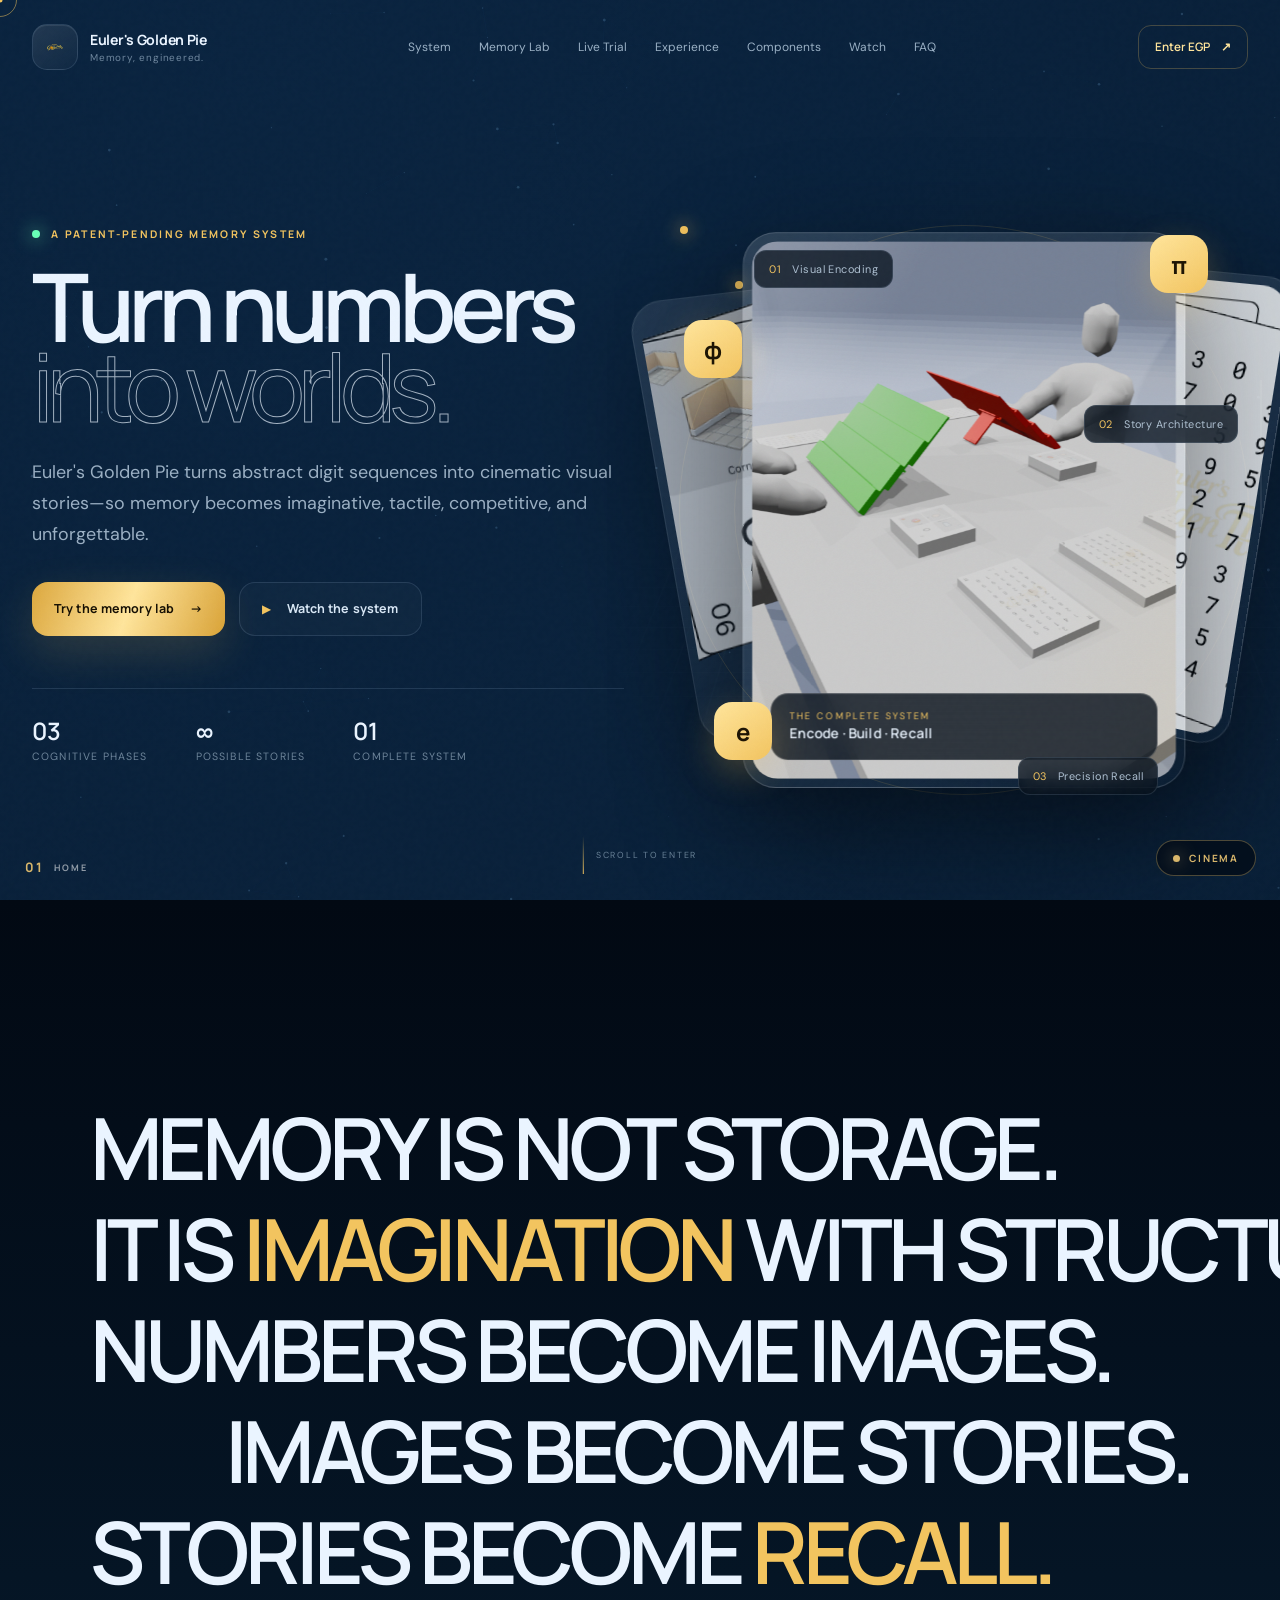
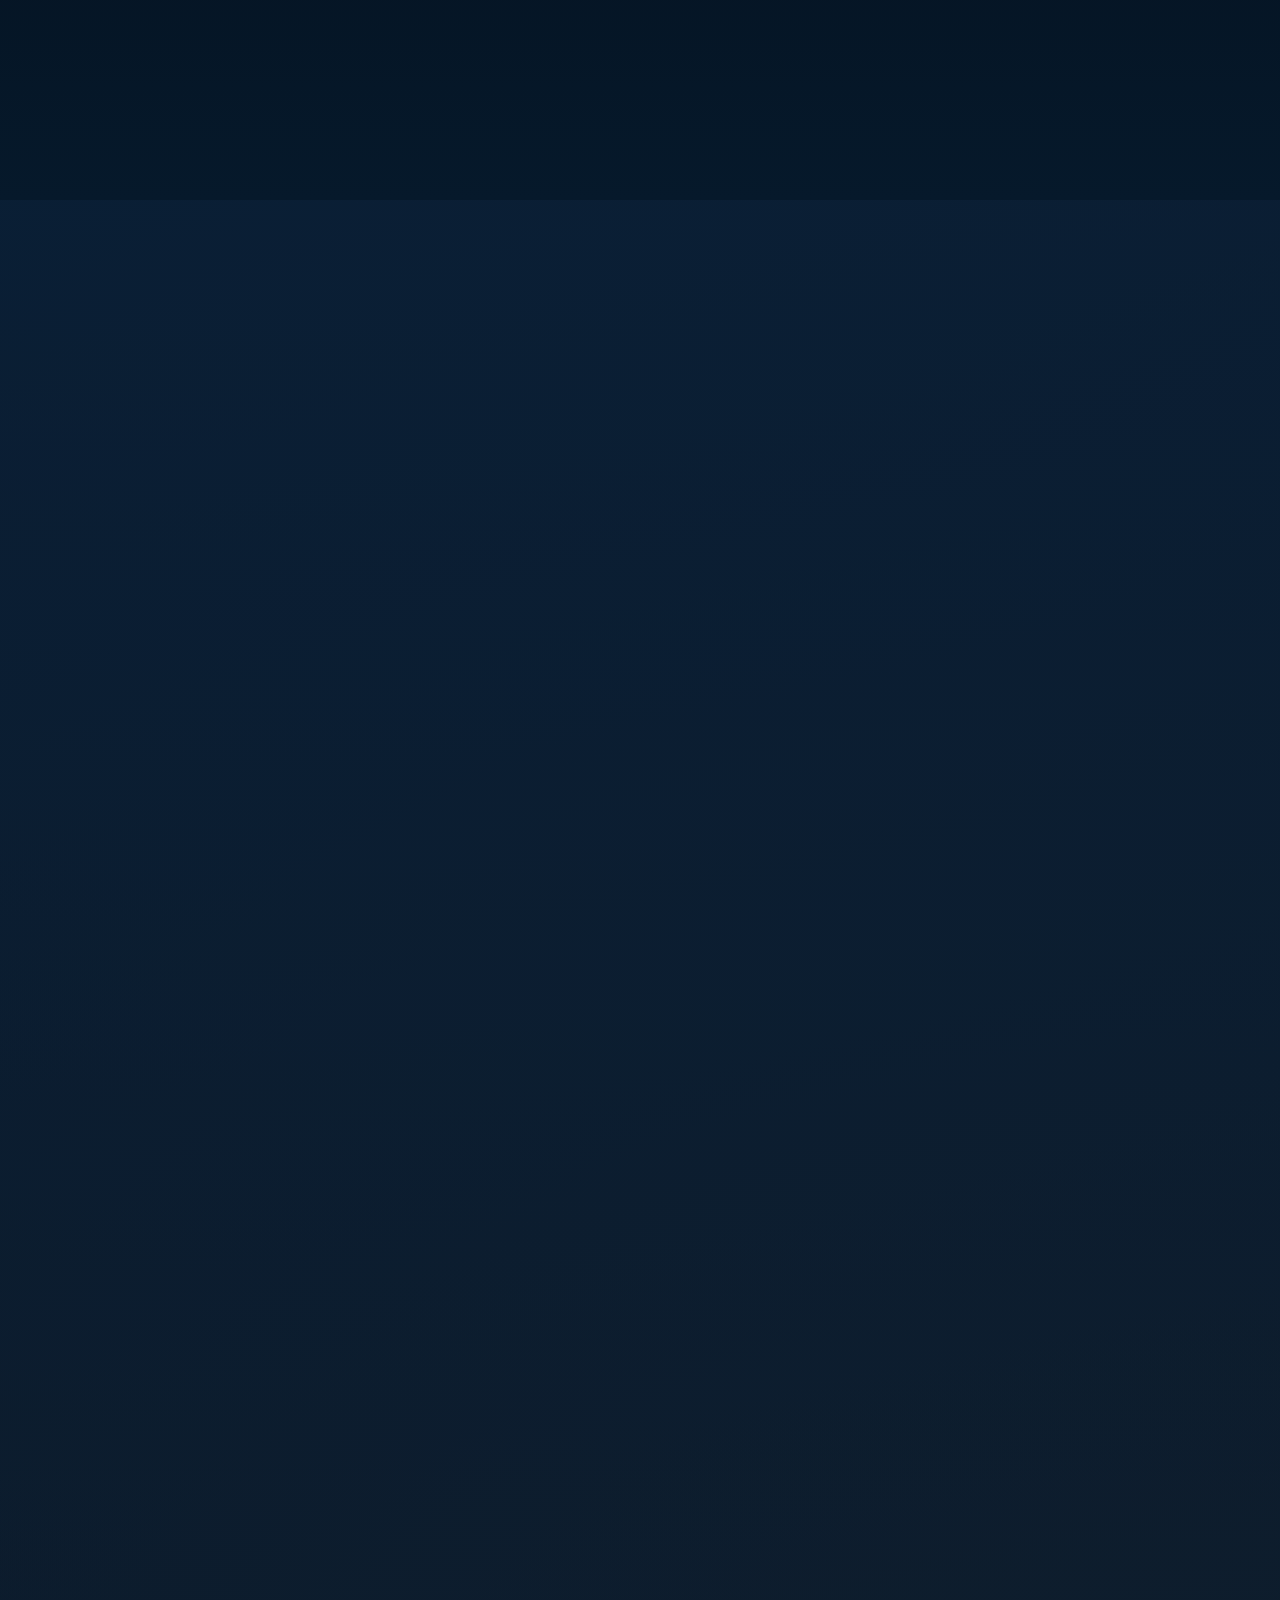
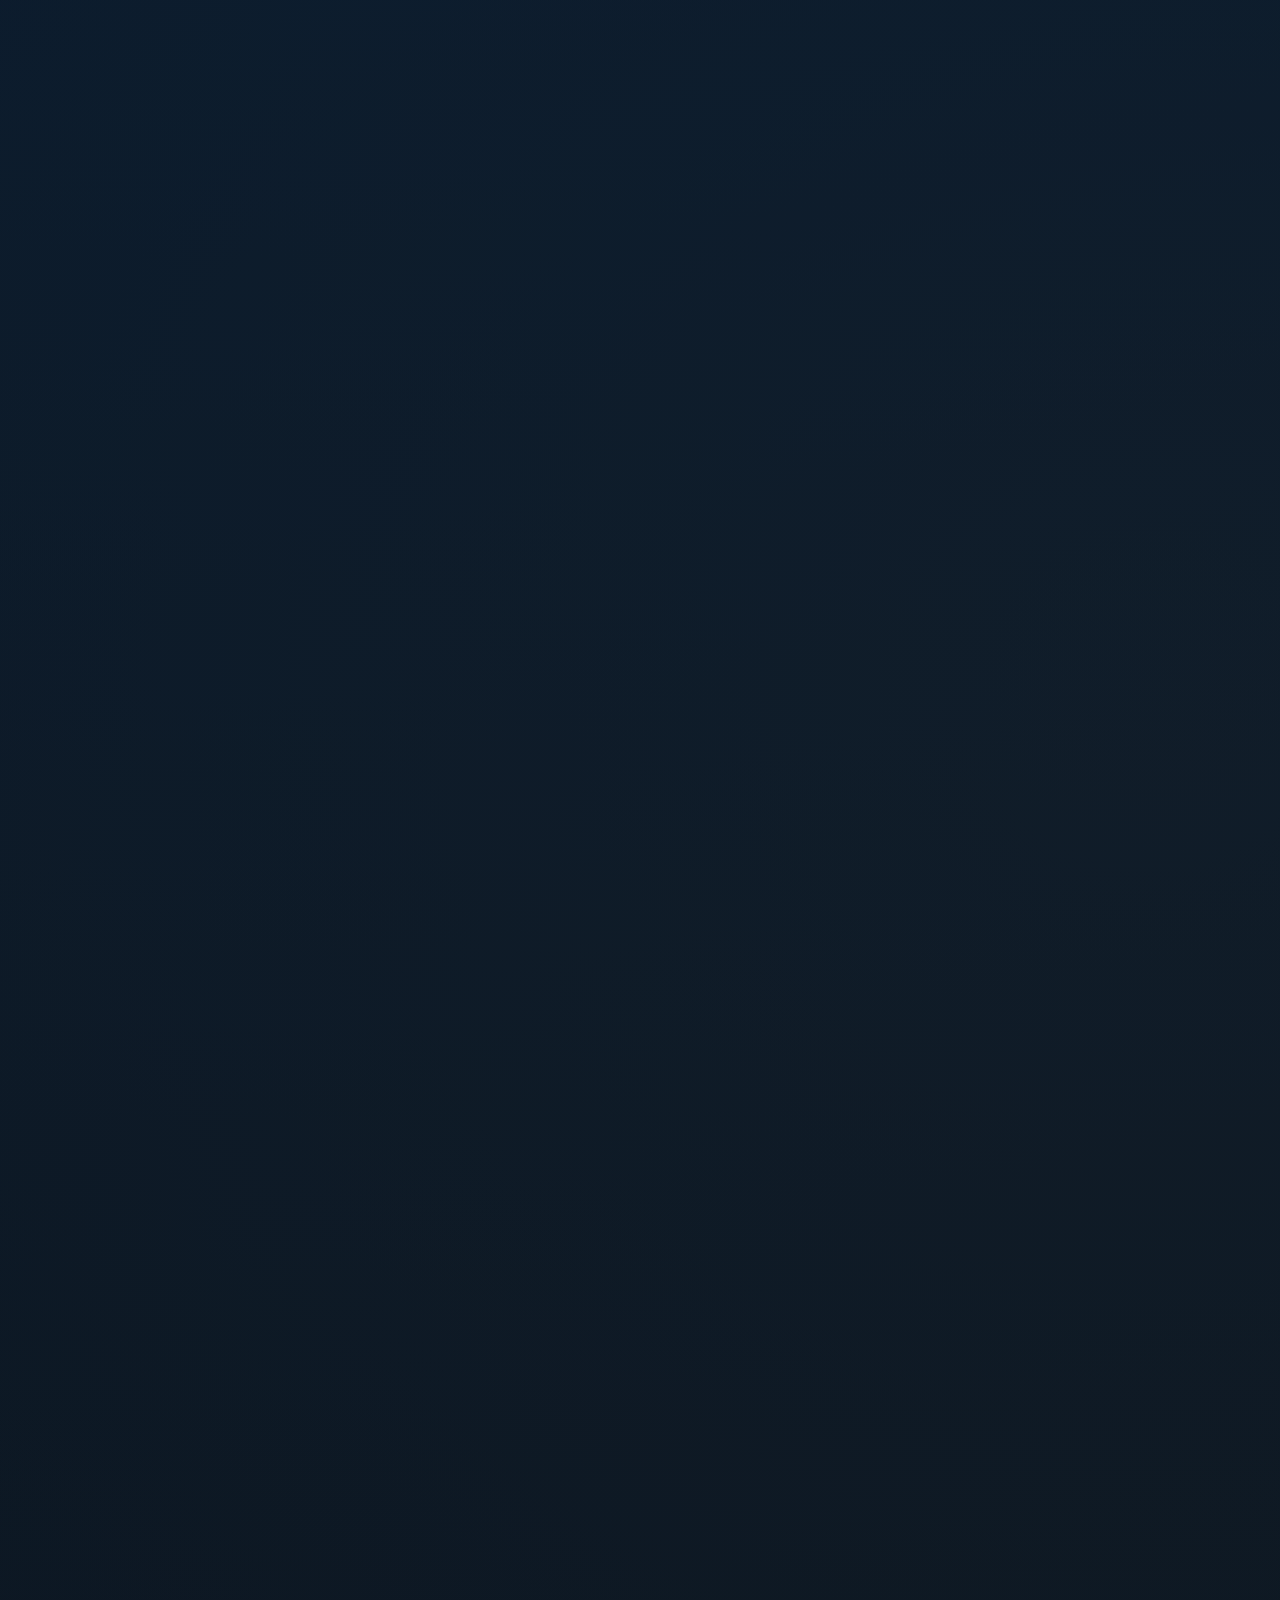
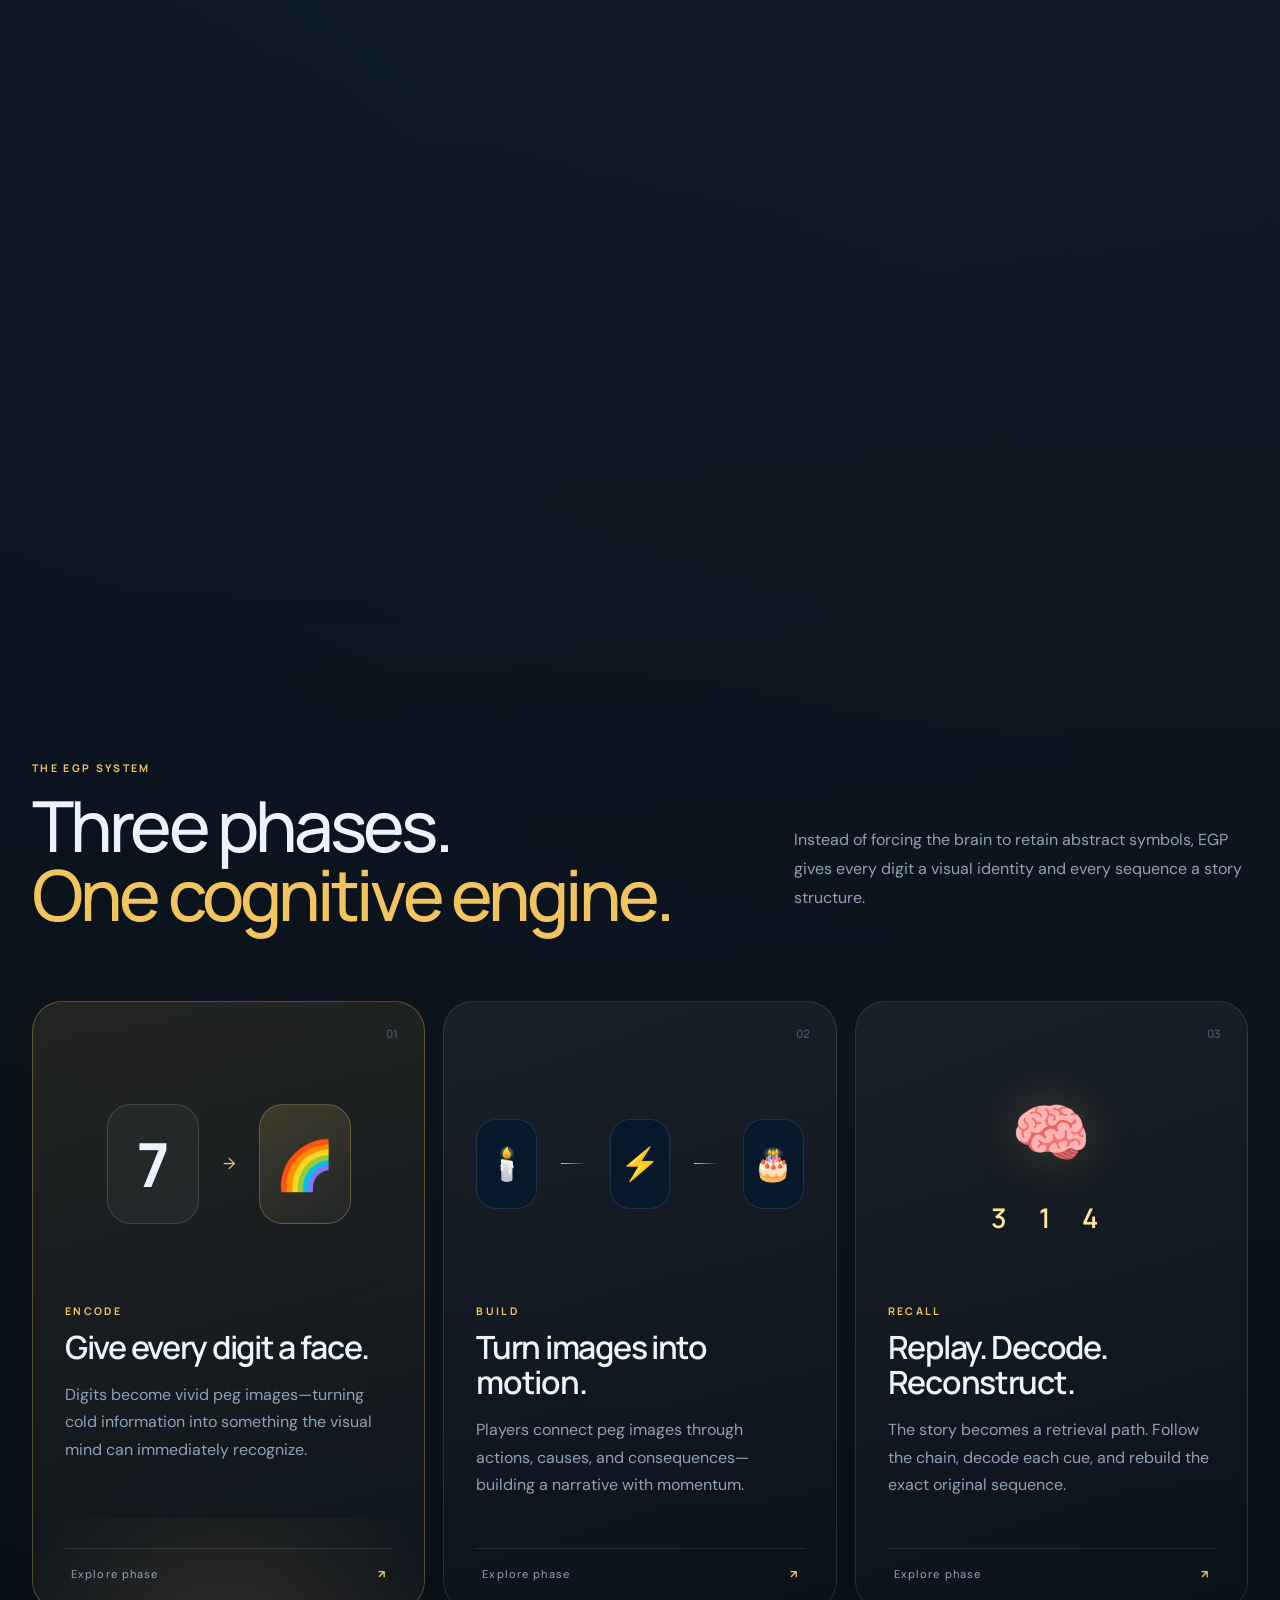
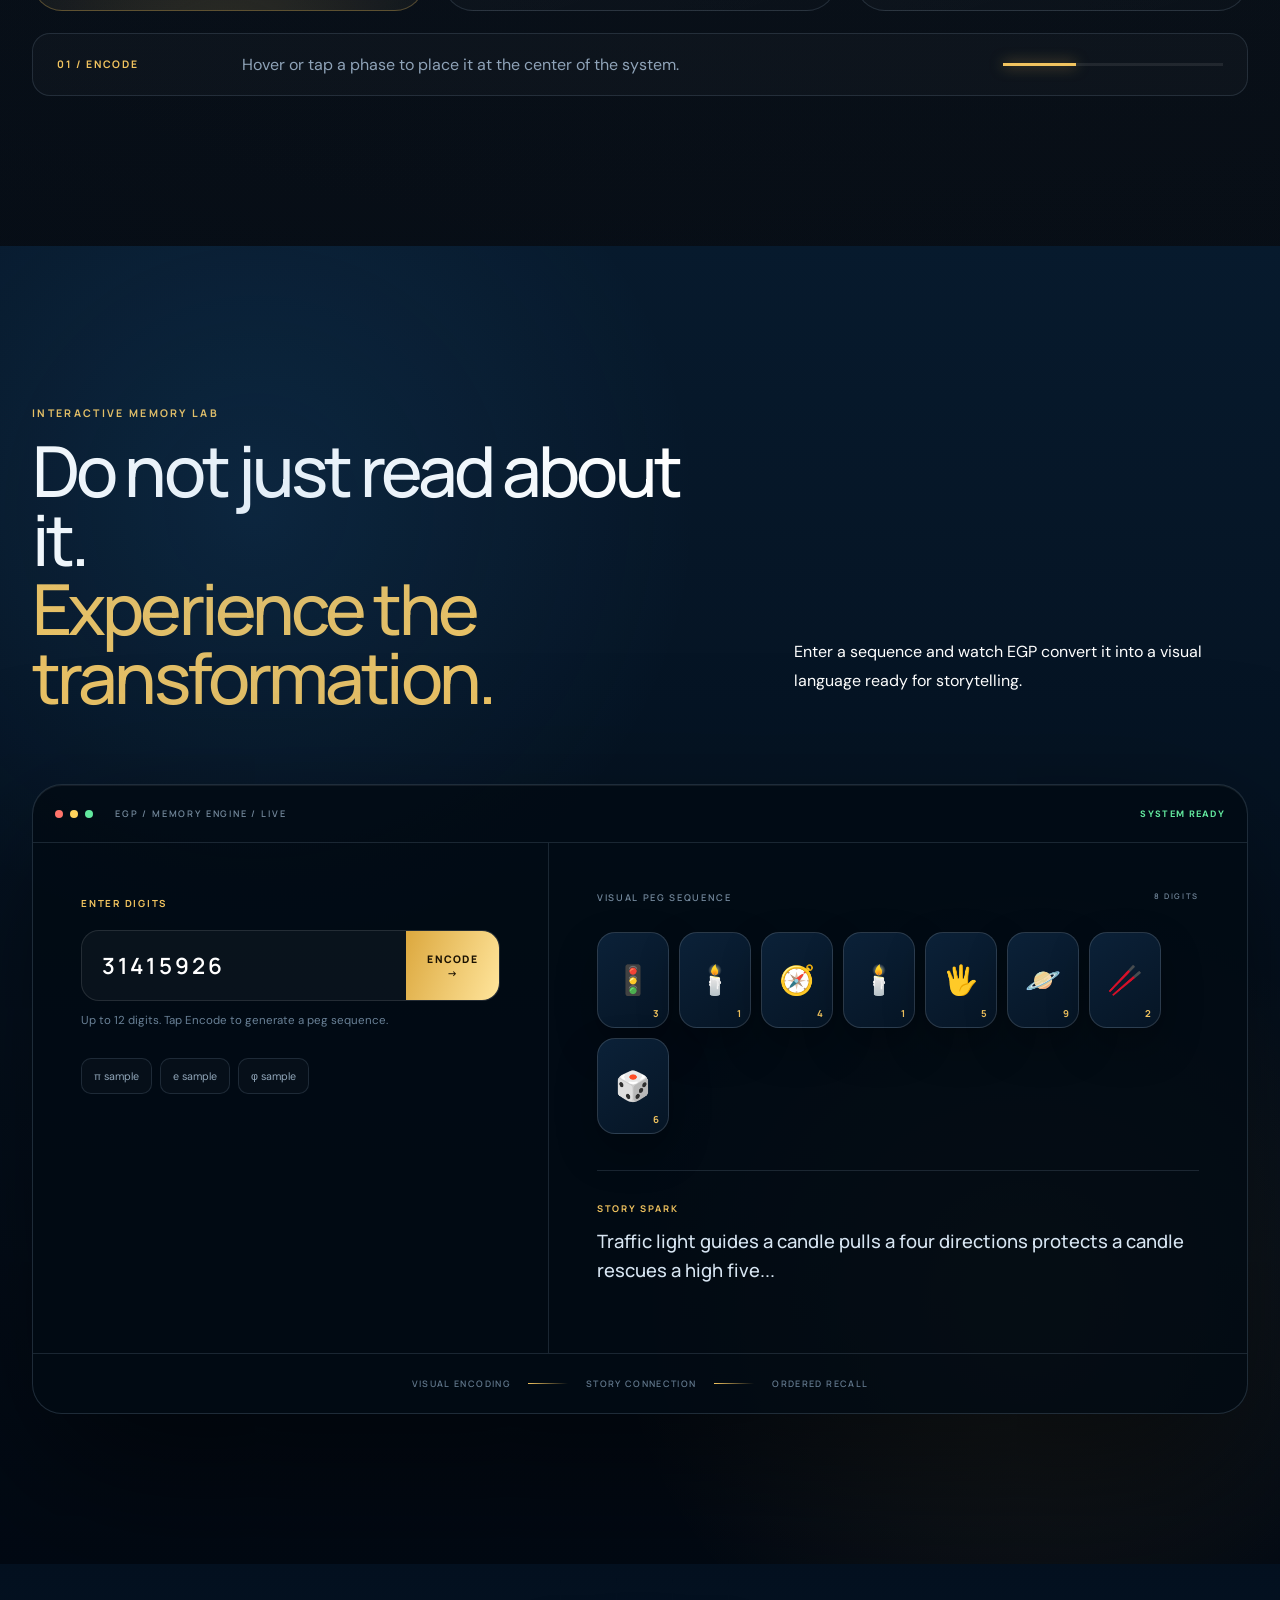
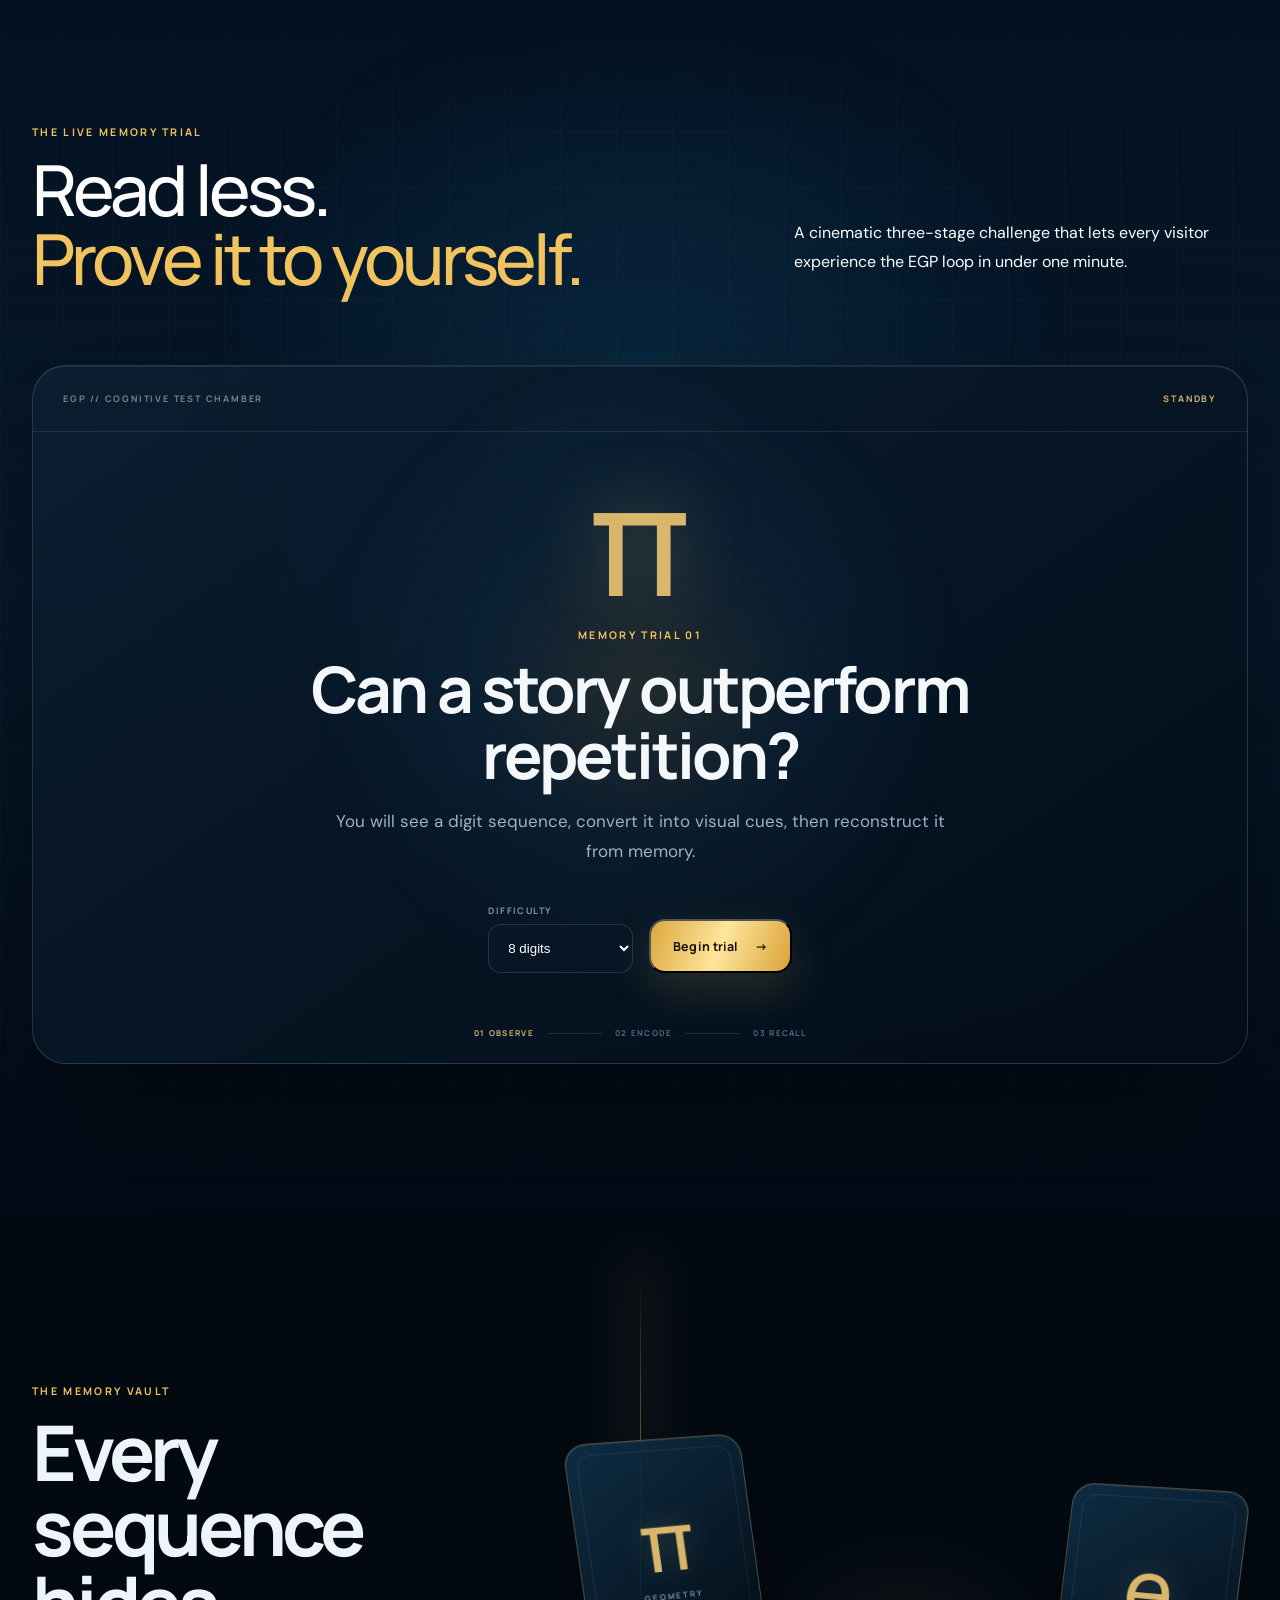
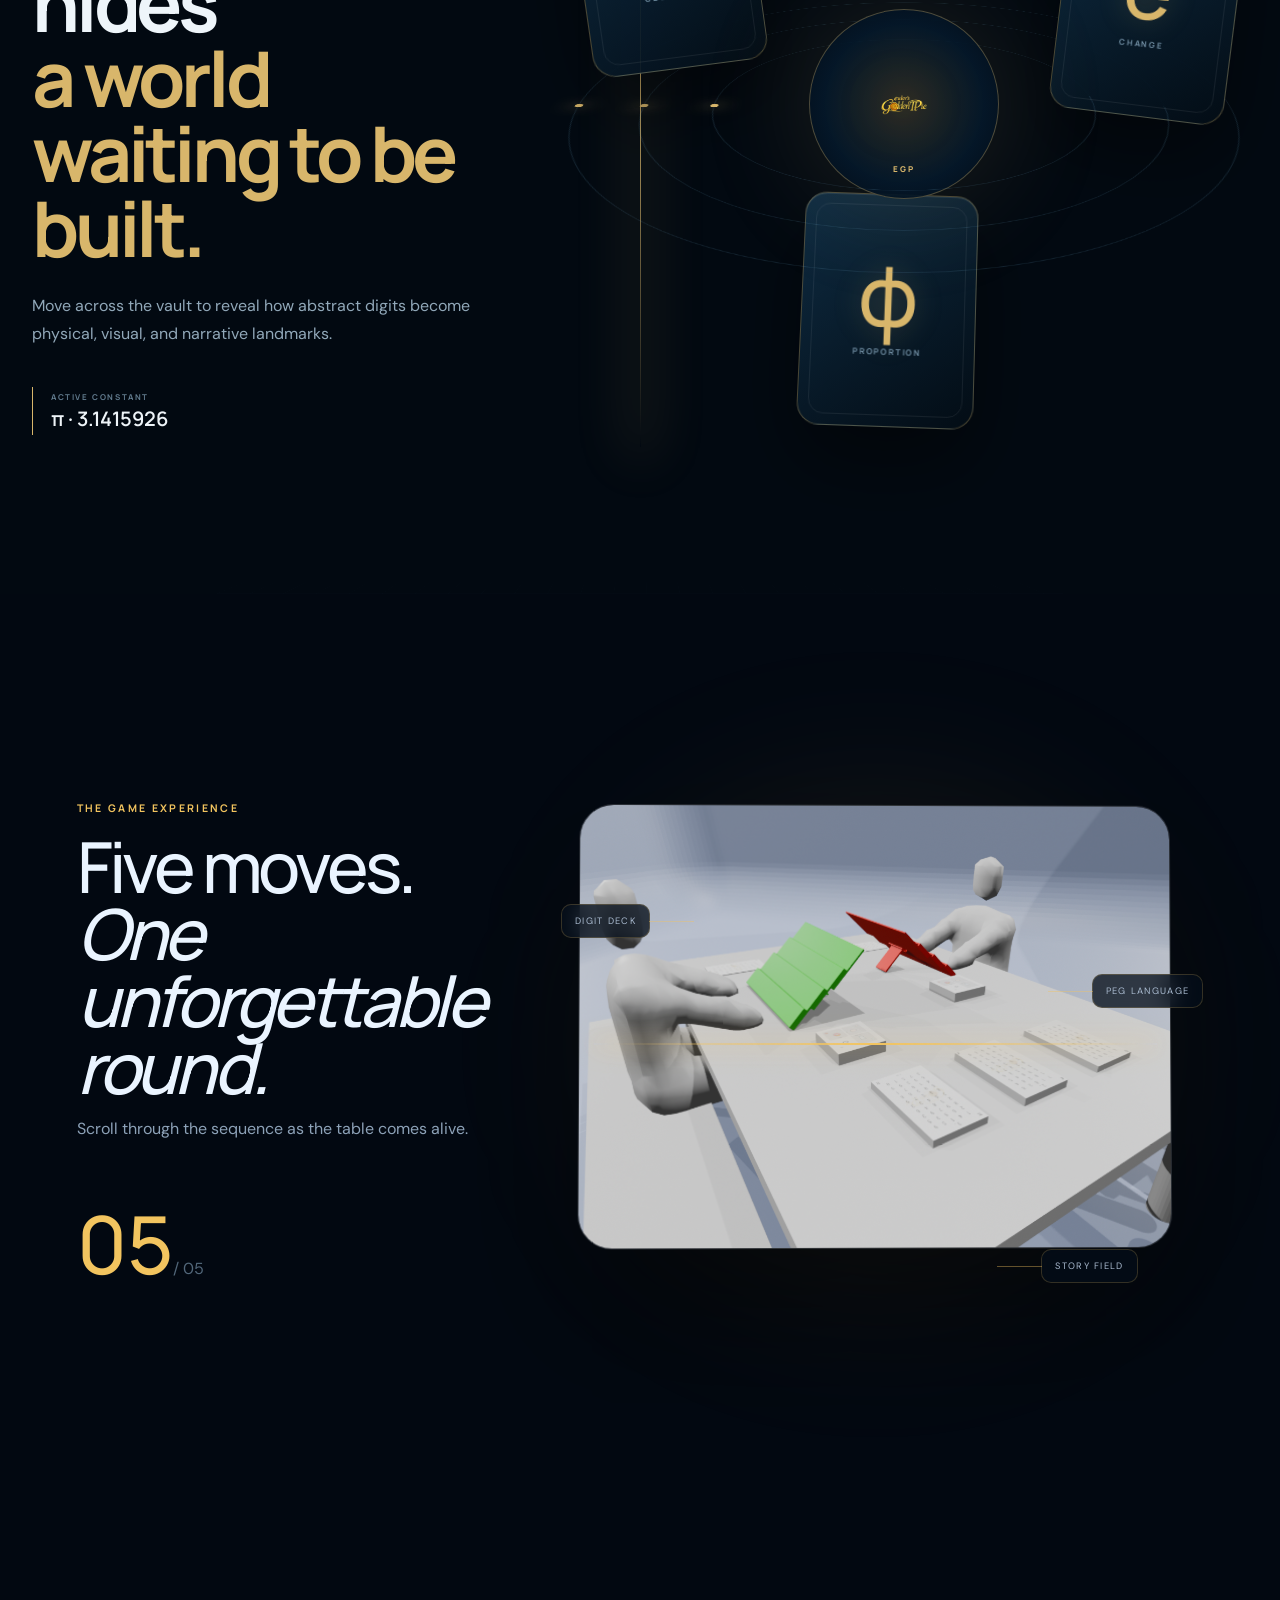
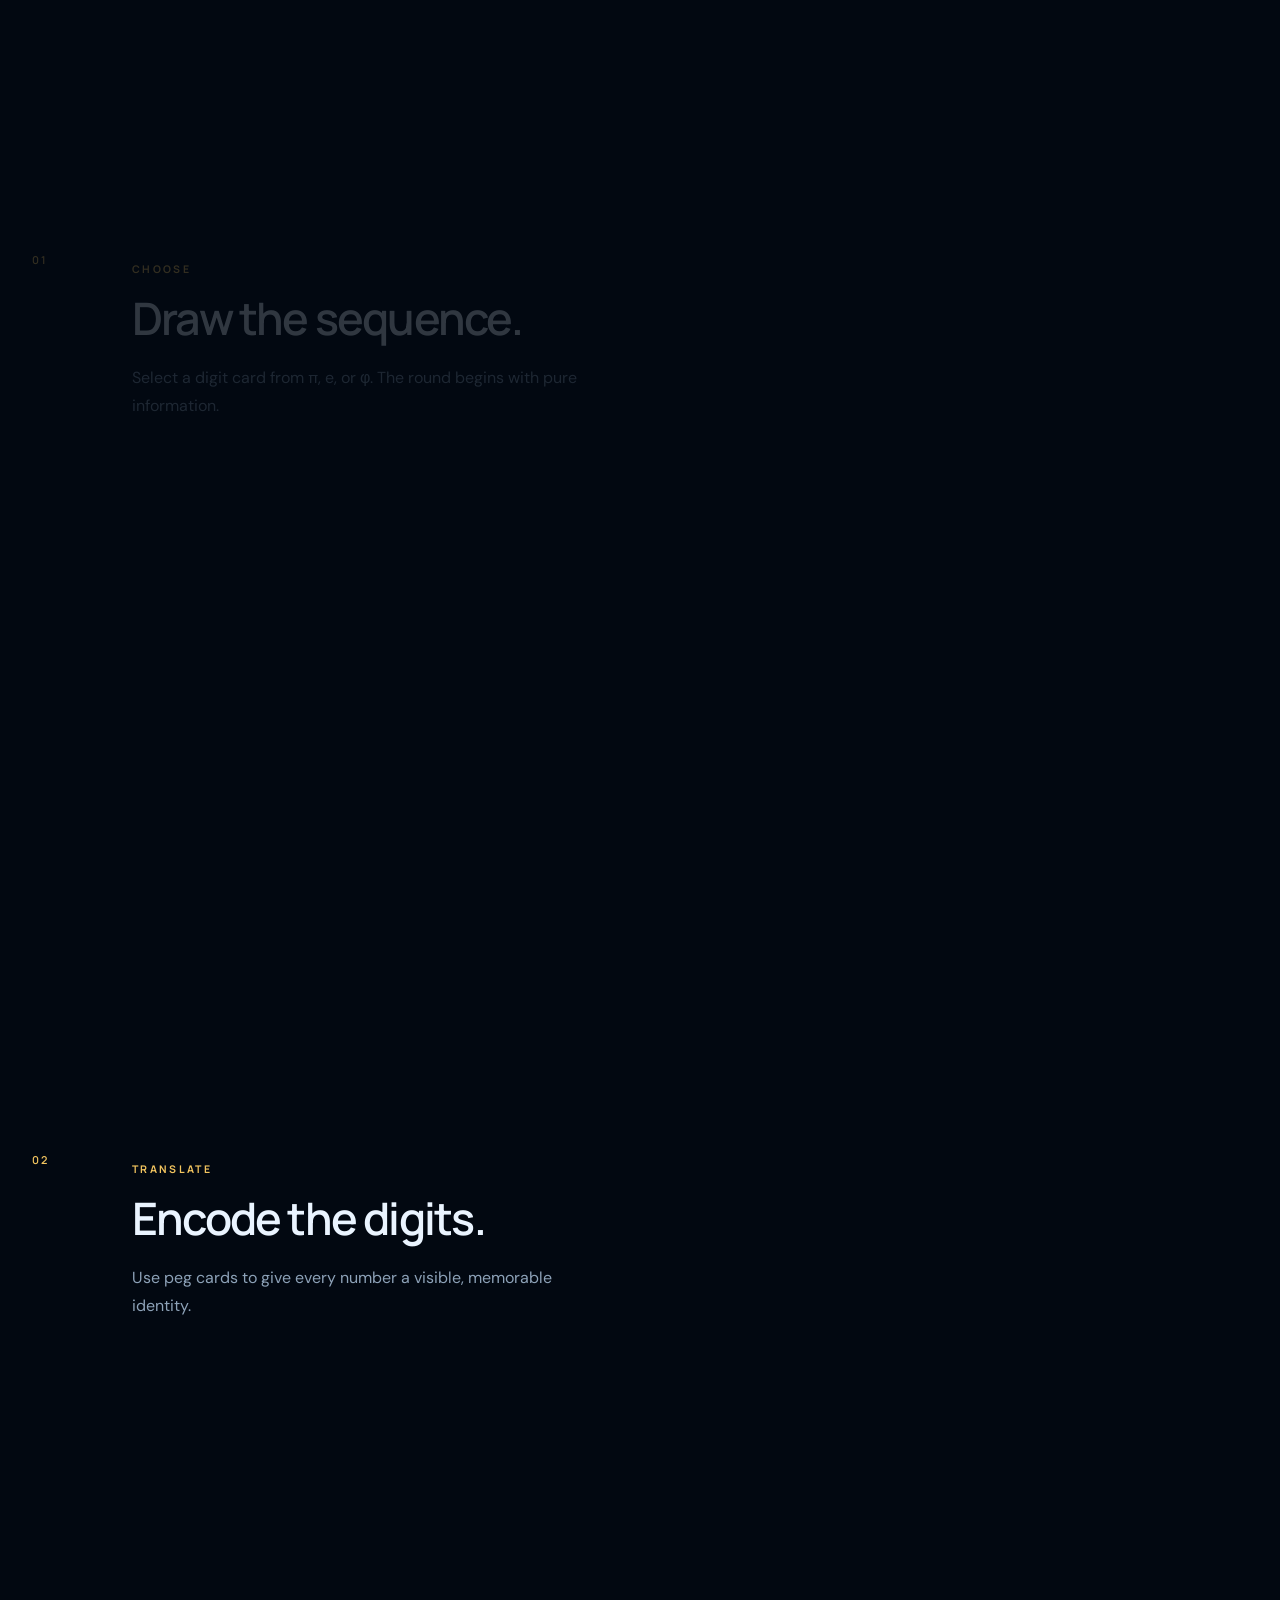
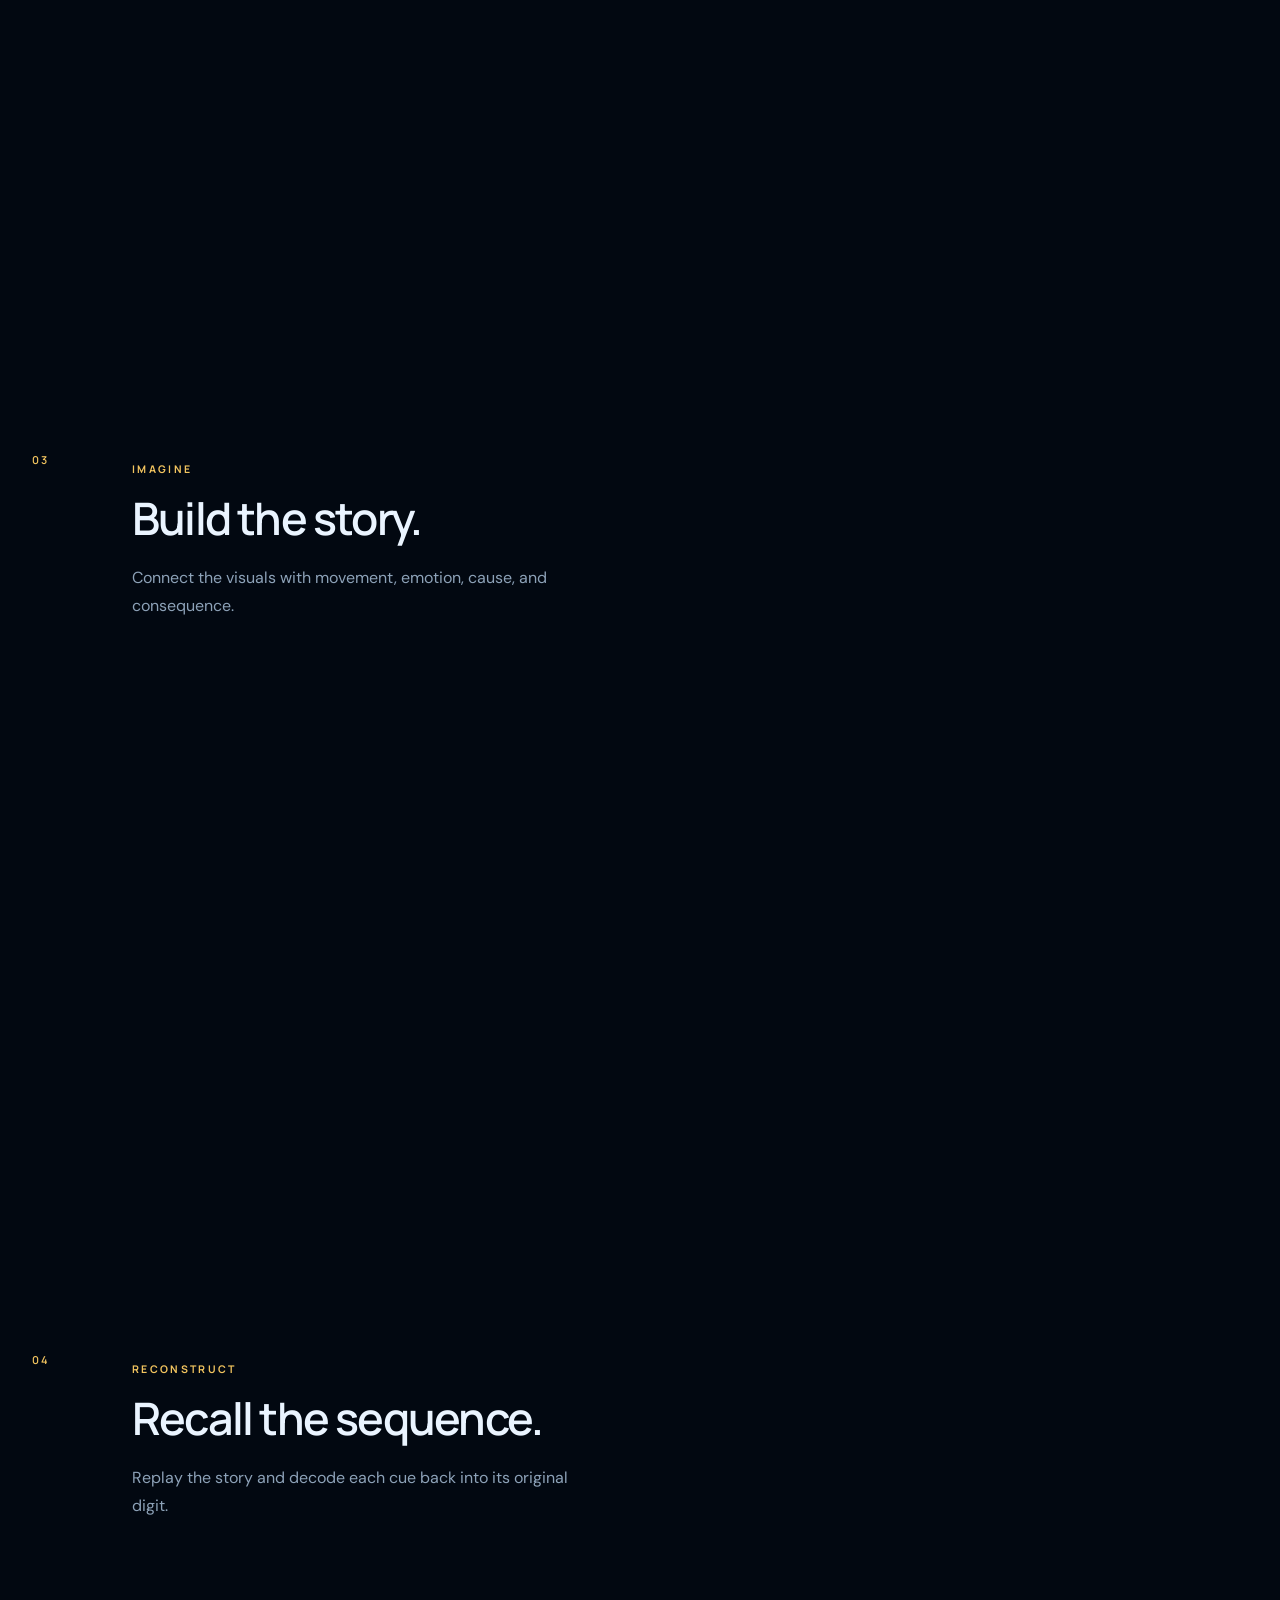
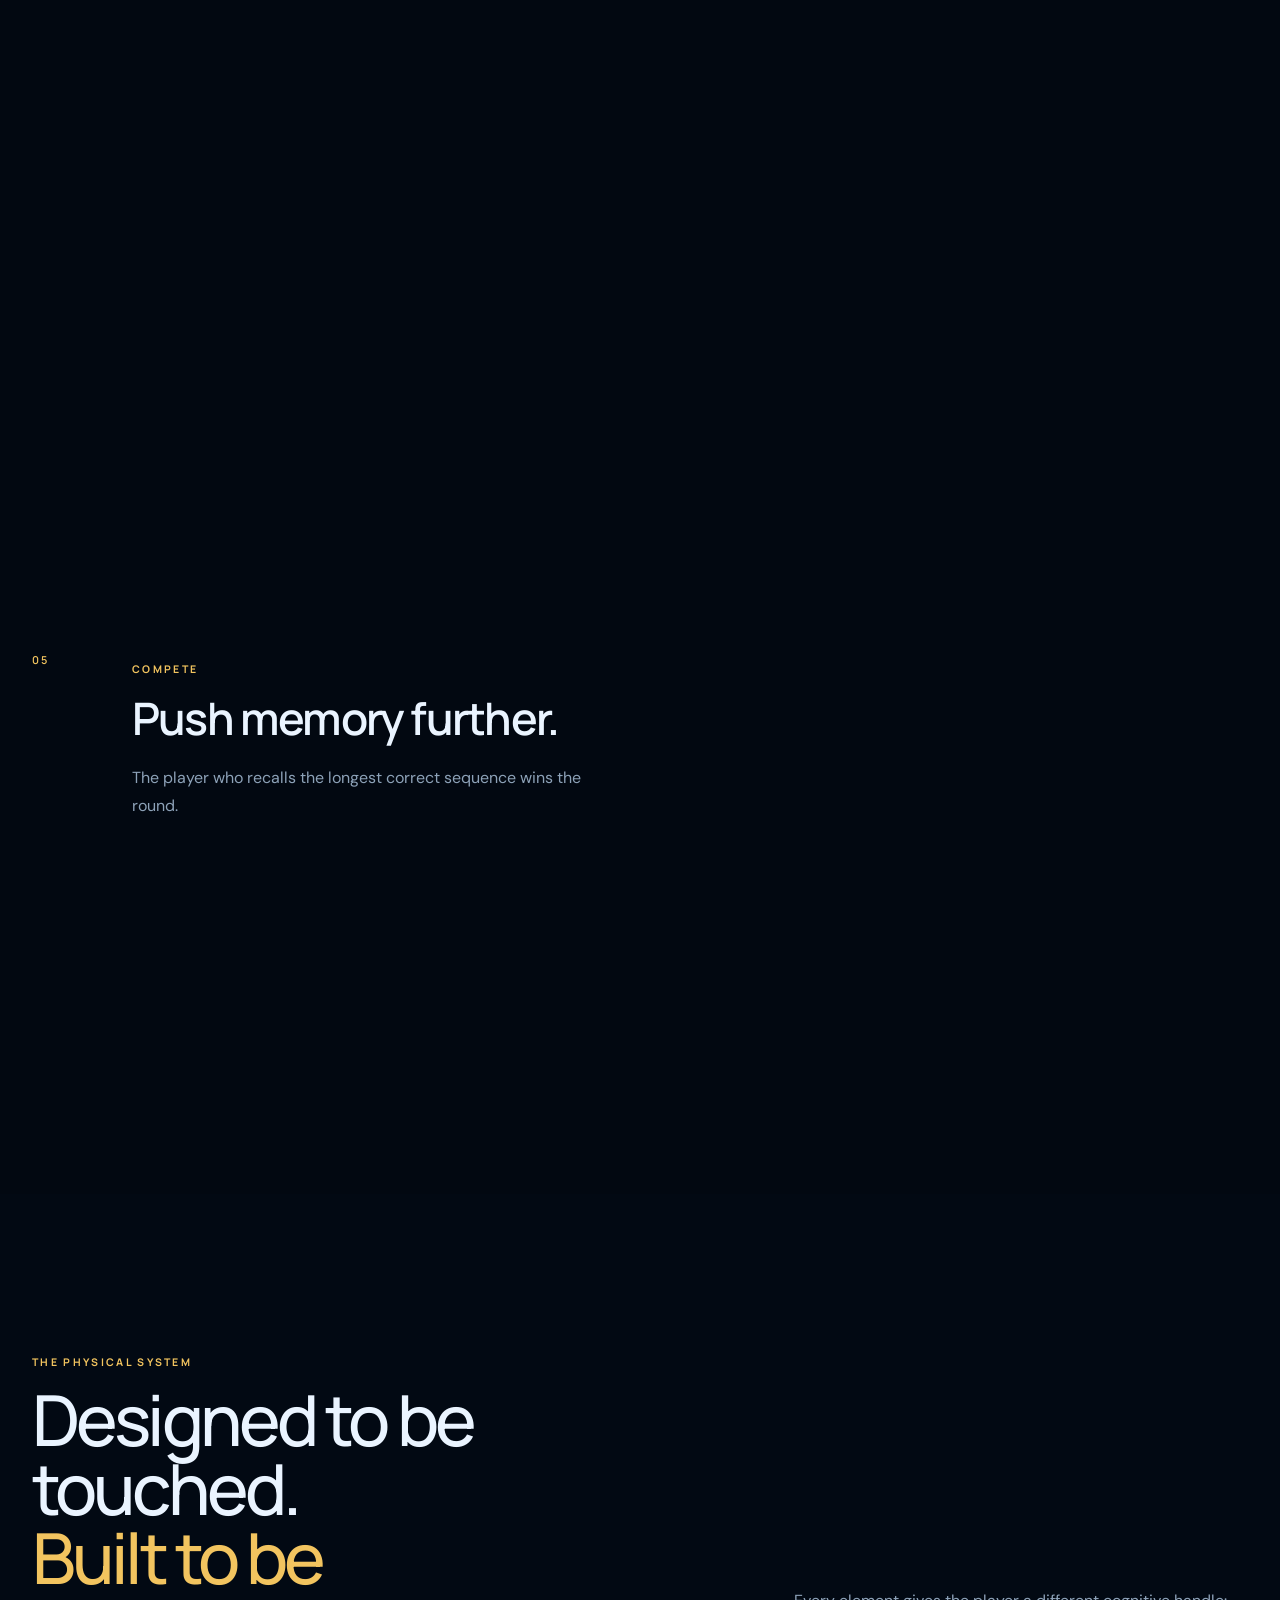
==== commit 4aff4fd8: "Add files via upload" ====
--- a/index.html
+++ b/index.html
@@ -19,13 +19,13 @@
   <canvas id="cosmos" aria-hidden="true"></canvas>
   <div class="grain" aria-hidden="true"></div>
   <div class="cursor-dot" aria-hidden="true"></div><div class="cursor-ring" aria-hidden="true"></div>
-  <div class="scroll-progress" aria-hidden="true"><span></span></div>
+  <div class="scroll-progress" aria-hidden="true"><span></span></div><button class="cinema-toggle" id="cinemaToggle" aria-label="Toggle cinema mode"><span></span> CINEMA</button><div class="section-radar" id="sectionRadar" aria-hidden="true"><b>01</b><span>HOME</span></div>
 
   <header class="header" data-header>
     <nav class="nav shell">
       <a class="brand" href="#home" aria-label="Euler's Golden Pie home"><span class="brand-icon"><img src="assets/logo.png" alt=""></span><span><strong>Euler's Golden Pie</strong><small>Memory, engineered.</small></span></a>
       <div class="nav-center">
-        <a href="#system">System</a><a href="#lab">Memory Lab</a><a href="#experience">Experience</a><a href="#components">Components</a><a href="#watch">Watch</a><a href="#faq">FAQ</a>
+        <a href="#system">System</a><a href="#lab">Memory Lab</a><a href="#trial">Live Trial</a><a href="#experience">Experience</a><a href="#components">Components</a><a href="#watch">Watch</a><a href="#faq">FAQ</a>
       </div>
       <a class="nav-action magnetic" href="#experience">Enter EGP <b>↗</b></a>
       <button class="menu" aria-label="Open menu" aria-expanded="false"><i></i><i></i></button>
@@ -79,6 +79,51 @@
             <div class="lab-output"><div class="output-label"><span>VISUAL PEG SEQUENCE</span><small id="digitCount">8 DIGITS</small></div><div class="peg-sequence" id="pegSequence"></div><div class="story-prompt"><span>STORY SPARK</span><p id="storySpark">A traffic light guides a candle toward the four seasons...</p></div></div>
           </div>
           <div class="console-bottom"><span>VISUAL ENCODING</span><i></i><span>STORY CONNECTION</span><i></i><span>ORDERED RECALL</span></div>
+        </div>
+      </div>
+    </section>
+
+
+    <section class="trial section" id="trial">
+      <div class="trial-shell shell">
+        <div class="section-head light" data-reveal><div><p class="eyebrow">THE LIVE MEMORY TRIAL</p><h2>Read less.<br><em>Prove it to yourself.</em></h2></div><p>A cinematic three-stage challenge that lets every visitor experience the EGP loop in under one minute.</p></div>
+        <div class="trial-stage" data-reveal>
+          <div class="trial-aura"></div>
+          <div class="trial-topline"><span>EGP // COGNITIVE TEST CHAMBER</span><strong id="trialStageLabel">STANDBY</strong></div>
+          <div class="trial-screen" id="trialScreen">
+            <div class="trial-intro active" data-trial-panel="intro">
+              <div class="trial-symbol">π</div>
+              <p class="eyebrow">MEMORY TRIAL 01</p>
+              <h3>Can a story outperform repetition?</h3>
+              <p>You will see a digit sequence, convert it into visual cues, then reconstruct it from memory.</p>
+              <div class="trial-controls"><label>DIFFICULTY <select id="trialDifficulty"><option value="6">6 digits</option><option value="8" selected>8 digits</option><option value="10">10 digits</option></select></label><button class="button gold magnetic" id="startTrial">Begin trial <b>→</b></button></div>
+            </div>
+            <div class="trial-sequence" data-trial-panel="sequence">
+              <p class="eyebrow">PHASE 01 · OBSERVE</p><h3>Hold the sequence.</h3><div class="trial-digits" id="trialDigits"></div><div class="trial-timer"><i id="trialTimerBar"></i></div><small>It will disappear automatically.</small>
+            </div>
+            <div class="trial-encode" data-trial-panel="encode">
+              <p class="eyebrow">PHASE 02 · ENCODE</p><h3>Now give the digits a visual trail.</h3><div class="trial-pegs" id="trialPegs"></div><p class="trial-story" id="trialStory"></p><button class="button gold magnetic" id="continueTrial">I built the story <b>→</b></button>
+            </div>
+            <div class="trial-recall" data-trial-panel="recall">
+              <p class="eyebrow">PHASE 03 · RECALL</p><h3>Reconstruct the original sequence.</h3><input id="trialAnswer" inputmode="numeric" autocomplete="off" placeholder="Enter the digits" aria-label="Enter recalled digits"><button class="button gold magnetic" id="submitTrial">Check recall <b>→</b></button>
+            </div>
+            <div class="trial-result" data-trial-panel="result"><div class="score-ring"><strong id="trialScore">100%</strong><span>RECALL</span></div><p class="eyebrow" id="trialVerdict">PERFECT RECONSTRUCTION</p><h3 id="trialResultTitle">The trail held.</h3><p id="trialResultText"></p><div class="trial-result-actions"><button class="button gold magnetic" id="retryTrial">Run it again</button><a class="button ghost" href="#system">Explore the system</a></div></div>
+          </div>
+          <div class="trial-rail"><span class="active">01 OBSERVE</span><i></i><span>02 ENCODE</span><i></i><span>03 RECALL</span></div>
+        </div>
+      </div>
+    </section>
+
+    <section class="vault section" id="vault">
+      <div class="vault-backdrop"><div class="vault-grid"></div><div class="vault-beam"></div></div>
+      <div class="shell vault-layout">
+        <div class="vault-copy" data-reveal><p class="eyebrow">THE MEMORY VAULT</p><h2>Every sequence hides<br><em>a world waiting to be built.</em></h2><p>Move across the vault to reveal how abstract digits become physical, visual, and narrative landmarks.</p><div class="vault-readout"><span>ACTIVE CONSTANT</span><strong id="vaultConstant">π · 3.1415926</strong></div></div>
+        <div class="vault-machine" id="vaultMachine" data-reveal>
+          <div class="vault-core"><img src="assets/logo.png" alt=""><span>EGP</span></div>
+          <button class="vault-card v1" data-constant="π · 3.1415926"><b>π</b><small>GEOMETRY</small></button>
+          <button class="vault-card v2" data-constant="e · 2.7182818"><b>e</b><small>CHANGE</small></button>
+          <button class="vault-card v3" data-constant="φ · 1.6180339"><b>φ</b><small>PROPORTION</small></button>
+          <div class="vault-orbit o1"></div><div class="vault-orbit o2"></div><div class="vault-orbit o3"></div>
         </div>
       </div>
     </section>
--- a/style.css
+++ b/style.css
@@ -3,3 +3,10 @@
 @media(max-width:1050px){.nav-center{display:none}.menu{display:block;margin-left:auto}.nav-action{display:none}.nav-center.open{display:flex;position:fixed;inset:80px 18px auto;flex-direction:column;padding:28px;background:rgba(2,9,19,.97);border:1px solid var(--line);border-radius:22px;backdrop-filter:blur(24px)}.hero{grid-template-columns:1fr;padding-top:145px}.hero-machine{height:650px}.section-head{grid-template-columns:1fr;gap:24px}.section-head>p{justify-self:start}.phase-stage{grid-template-columns:1fr}.phase{min-height:430px}.phase-art{height:170px}.phase-detail{grid-template-columns:1fr}.console-main,.component-view,.story-grid{grid-template-columns:1fr}.lab-input-panel,.component-copy{border:0;border-bottom:1px solid var(--line)}.experience-sticky{grid-template-columns:1fr;padding-top:100px}.experience-copy{position:absolute;left:6vw;top:120px;z-index:5}.experience-copy h2{font-size:3.5rem}.experience-copy>p:not(.eyebrow){display:none}.table-stage{height:100vh;padding-top:130px}.experience-steps article{max-width:470px;background:rgba(2,8,17,.72);backdrop-filter:blur(10px);border-radius:25px;padding:35px;margin:62vh 0 10vh}.component-tabs{grid-template-columns:1fr 1fr}.strategy-grid{grid-template-columns:1fr 1fr}.story-orbit{height:600px}.film-grid{grid-template-columns:1fr}}
 @media(max-width:680px){.shell{width:min(100% - 28px,1240px)}.scroll-progress{display:none}.nav{height:76px}.brand small{display:none}.hero{padding-top:112px;gap:20px}.hero h1{font-size:clamp(3.7rem,18vw,5.6rem)}.hero-lede{font-size:.95rem}.hero-specs{gap:20px;justify-content:space-between}.hero-machine{height:500px}.deck-front{width:290px;height:380px}.deck-back,.deck-mid{width:210px;height:300px}.machine-halo.h1{width:390px;height:390px}.machine-halo.h2{width:310px;height:310px}.machine-tag{display:none}.constant{width:44px;height:44px;border-radius:14px;font-size:1.1rem}.manifesto p{font-size:12vw}.section{padding-block:95px}.section-head{margin-bottom:42px}.section-head h2{font-size:clamp(2.8rem,13vw,4.2rem)}.phase{padding:25px}.phase-detail{display:none}.lab-input-panel,.lab-output{padding:28px 20px}.digit-input-wrap{display:block}.digit-input-wrap button{width:100%;height:52px}.peg-token{width:58px;height:80px}.console-bottom{display:none}.experience-copy h2{font-size:2.65rem}.experience-index{margin-top:20px}.experience-index strong{font-size:3rem}.table-stage img{width:94%;border-radius:22px}.experience-steps article{grid-template-columns:48px 1fr;margin-top:65vh}.component-tabs button{padding:18px 8px;font-size:.62rem}.component-view{min-height:0}.component-visual{height:400px}.component-rings{width:330px;height:330px}.component-copy{padding:38px 25px 100px}.component-copy h3{font-size:2.7rem}.story-orbit{height:470px}.story-orbit svg{width:430px;height:430px}.story-core{width:150px;height:150px}.story-node{width:85px;height:103px;font-size:1.5rem}.n2{left:0;top:190px}.n3{right:0;top:190px}.strategy-grid,.faq-grid{grid-template-columns:1fr}.strategy-grid article{min-height:250px}.strategy-grid h3{margin-top:55px}.finale{min-height:620px;border-radius:28px;margin-bottom:65px}.finale h2{font-size:3.3rem}.finale-rings i:nth-child(1){width:430px;height:430px}.finale-rings i:nth-child(2){width:330px;height:330px}.finale-constants span{display:none}.footer-inner{flex-direction:column;text-align:center}.footer-inner>div{display:none}}
 @media(prefers-reduced-motion:reduce){html{scroll-behavior:auto}*,*:before,*:after{animation-duration:.001ms!important;animation-iteration-count:1!important;transition-duration:.001ms!important}.cursor-dot,.cursor-ring{display:none!important}[data-reveal]{opacity:1;transform:none}}
+
+/* === BEYOND MADNESS EXPANSION === */
+.cinema-toggle{position:fixed;right:24px;bottom:24px;z-index:80;border:1px solid rgba(216,182,107,.35);background:rgba(2,11,22,.72);backdrop-filter:blur(18px);color:#d8b66b;border-radius:999px;padding:12px 16px;font:700 10px/1 Manrope,sans-serif;letter-spacing:.18em;display:flex;align-items:center;gap:9px;cursor:pointer}.cinema-toggle span{width:7px;height:7px;border-radius:50%;background:#d8b66b;box-shadow:0 0 18px #d8b66b}.cinema-mode .header,.cinema-mode .section-radar{opacity:0;pointer-events:none}.cinema-mode .cinema-toggle{background:#d8b66b;color:#020b16}.cinema-mode .cinema-toggle span{background:#020b16;box-shadow:none}.section-radar{position:fixed;left:25px;bottom:26px;z-index:70;display:flex;align-items:center;gap:10px;color:rgba(255,255,255,.55);font:700 9px/1 Manrope,sans-serif;letter-spacing:.2em;transition:.4s}.section-radar b{color:#d8b66b;font-size:13px}.trial{position:relative;background:linear-gradient(180deg,#03101f,#071a2d 50%,#020b16);overflow:hidden}.trial:before{content:"";position:absolute;inset:0;background:radial-gradient(circle at 50% 35%,rgba(25,98,145,.24),transparent 42%),linear-gradient(rgba(255,255,255,.018) 1px,transparent 1px),linear-gradient(90deg,rgba(255,255,255,.018) 1px,transparent 1px);background-size:auto,56px 56px,56px 56px;mask-image:linear-gradient(to bottom,transparent,#000 15%,#000 85%,transparent)}.trial-shell{position:relative;z-index:2}.trial-stage{position:relative;min-height:680px;border:1px solid rgba(190,217,237,.17);border-radius:34px;background:linear-gradient(145deg,rgba(11,31,49,.91),rgba(3,13,24,.94));box-shadow:0 60px 150px rgba(0,0,0,.48),inset 0 1px rgba(255,255,255,.08);overflow:hidden}.trial-aura{position:absolute;width:650px;height:650px;border-radius:50%;left:50%;top:45%;transform:translate(-50%,-50%);background:radial-gradient(circle,rgba(216,182,107,.13),rgba(61,129,174,.08) 35%,transparent 70%);filter:blur(12px);animation:trialPulse 5s ease-in-out infinite}.trial-topline{position:absolute;left:0;right:0;top:0;height:66px;border-bottom:1px solid rgba(255,255,255,.09);display:flex;align-items:center;justify-content:space-between;padding:0 30px;font:700 9px/1 Manrope,sans-serif;letter-spacing:.2em;color:rgba(255,255,255,.46)}.trial-topline strong{color:#d8b66b}.trial-screen{min-height:610px;padding:110px 8% 90px;display:grid;place-items:center;text-align:center;position:relative}.trial-screen>[data-trial-panel]{display:none;width:min(900px,100%);animation:trialIn .7s cubic-bezier(.2,.75,.25,1)}.trial-screen>[data-trial-panel].active{display:block}.trial-symbol{font:500 clamp(80px,12vw,165px)/.8 Manrope;color:#d8b66b;text-shadow:0 0 70px rgba(216,182,107,.35);margin-bottom:30px;animation:floatSymbol 4s ease-in-out infinite}.trial-screen h3{font:700 clamp(34px,5vw,70px)/1.02 Manrope;color:#f5f8fb;letter-spacing:-.045em;max-width:900px;margin:14px auto 20px}.trial-screen>div>p:not(.eyebrow):not(.trial-story){max-width:650px;margin:0 auto;color:#9fb2c3;font-size:17px;line-height:1.75}.trial-controls{margin:40px auto 0;display:flex;justify-content:center;align-items:end;gap:16px;flex-wrap:wrap}.trial-controls label{display:grid;gap:9px;text-align:left;color:#8197a9;font:700 9px/1 Manrope;letter-spacing:.16em}.trial-controls select{min-width:145px;background:#071525;color:#fff;border:1px solid rgba(255,255,255,.13);border-radius:13px;padding:15px}.trial-digits{display:flex;justify-content:center;gap:clamp(8px,1.5vw,18px);margin:50px 0 35px;perspective:1000px}.trial-digits span{width:clamp(42px,7vw,78px);height:clamp(58px,9vw,105px);display:grid;place-items:center;border:1px solid rgba(216,182,107,.4);border-radius:15px;background:linear-gradient(145deg,rgba(216,182,107,.17),rgba(255,255,255,.025));font:700 clamp(25px,4vw,48px)/1 Manrope;color:#f1d89c;box-shadow:0 20px 40px rgba(0,0,0,.25);animation:digitRise .6s both}.trial-timer{height:3px;background:rgba(255,255,255,.08);border-radius:9px;overflow:hidden;max-width:620px;margin:0 auto 16px}.trial-timer i{display:block;height:100%;width:100%;background:linear-gradient(90deg,#d8b66b,#6eaed2);transform-origin:left}.trial-pegs{display:flex;justify-content:center;gap:12px;flex-wrap:wrap;margin:42px auto 28px}.trial-pegs div{width:84px;height:108px;border:1px solid rgba(255,255,255,.12);border-radius:18px;background:linear-gradient(145deg,rgba(255,255,255,.08),rgba(255,255,255,.02));display:grid;place-items:center;position:relative;font-size:39px;box-shadow:0 22px 45px rgba(0,0,0,.22);animation:pegFlip .65s both}.trial-pegs small{position:absolute;right:8px;bottom:6px;color:#d8b66b;font:700 11px Manrope}.trial-story{margin:0 auto 30px!important;color:#c9d8e3!important;font-size:18px!important;font-style:italic;max-width:750px!important}.trial-recall input{display:block;width:min(620px,100%);margin:42px auto 22px;background:rgba(0,0,0,.22);border:1px solid rgba(216,182,107,.35);border-radius:18px;padding:24px 26px;color:#fff;text-align:center;font:700 clamp(28px,5vw,56px)/1 Manrope;letter-spacing:.18em;outline:none;box-shadow:0 0 0 0 rgba(216,182,107,.15);transition:.3s}.trial-recall input:focus{border-color:#d8b66b;box-shadow:0 0 0 8px rgba(216,182,107,.07)}.score-ring{width:170px;height:170px;border-radius:50%;margin:0 auto 28px;display:grid;place-content:center;border:1px solid rgba(216,182,107,.45);background:radial-gradient(circle,rgba(216,182,107,.17),transparent 70%);box-shadow:0 0 80px rgba(216,182,107,.16);position:relative}.score-ring:before,.score-ring:after{content:"";position:absolute;inset:-10px;border:1px dashed rgba(216,182,107,.24);border-radius:50%;animation:spin 16s linear infinite}.score-ring:after{inset:-24px;animation-direction:reverse;animation-duration:26s}.score-ring strong{font:700 42px/1 Manrope;color:#f3d993}.score-ring span{font:700 8px/1 Manrope;letter-spacing:.18em;color:#7891a4;margin-top:8px}.trial-result-actions{display:flex;justify-content:center;gap:12px;flex-wrap:wrap;margin-top:32px}.trial-rail{position:absolute;left:50%;bottom:26px;transform:translateX(-50%);display:flex;align-items:center;gap:13px;white-space:nowrap}.trial-rail span{font:700 8px/1 Manrope;letter-spacing:.16em;color:#536b7e;transition:.35s}.trial-rail span.active{color:#d8b66b}.trial-rail i{width:55px;height:1px;background:rgba(255,255,255,.11)}
+.vault{position:relative;min-height:950px;display:flex;align-items:center;overflow:hidden;background:#020911}.vault-backdrop{position:absolute;inset:0}.vault-grid{position:absolute;inset:-20%;background-image:linear-gradient(rgba(84,151,194,.08) 1px,transparent 1px),linear-gradient(90deg,rgba(84,151,194,.08) 1px,transparent 1px);background-size:70px 70px;transform:perspective(700px) rotateX(62deg) translateY(20%);transform-origin:center bottom;mask-image:linear-gradient(transparent 5%,#000 55%,transparent 95%)}.vault-beam{position:absolute;left:50%;top:5%;width:1px;height:80%;background:linear-gradient(transparent,#d8b66b,transparent);box-shadow:0 0 55px 12px rgba(216,182,107,.13)}.vault-layout{position:relative;z-index:2;display:grid;grid-template-columns:.8fr 1.2fr;gap:70px;align-items:center}.vault-copy h2{font:700 clamp(45px,6vw,88px)/.98 Manrope;color:#eef5fa;letter-spacing:-.055em;margin:16px 0 26px}.vault-copy h2 em{color:#d8b66b;font-style:normal}.vault-copy>p:not(.eyebrow){color:#91a8b9;line-height:1.8;max-width:520px}.vault-readout{margin-top:38px;border-left:1px solid #d8b66b;padding:6px 0 6px 18px;display:grid;gap:8px}.vault-readout span{font:700 8px/1 Manrope;letter-spacing:.2em;color:#637d90}.vault-readout strong{font:600 20px/1 Manrope;color:#eef4f8}.vault-machine{height:680px;position:relative;perspective:1200px;transform-style:preserve-3d}.vault-core{position:absolute;left:50%;top:50%;width:190px;height:190px;transform:translate(-50%,-50%);border-radius:50%;display:grid;place-items:center;background:radial-gradient(circle,rgba(216,182,107,.2),rgba(5,25,43,.9) 60%,#020a12);border:1px solid rgba(216,182,107,.35);box-shadow:0 0 120px rgba(216,182,107,.15);z-index:4}.vault-core img{width:92px;filter:drop-shadow(0 0 30px rgba(216,182,107,.25))}.vault-core span{position:absolute;bottom:25px;font:800 8px/1 Manrope;letter-spacing:.28em;color:#d8b66b}.vault-card{position:absolute;width:175px;height:230px;border-radius:22px;border:1px solid rgba(216,182,107,.32);background:linear-gradient(145deg,rgba(14,45,69,.95),rgba(2,12,21,.95));color:#fff;display:grid;place-content:center;gap:18px;cursor:pointer;box-shadow:0 35px 80px rgba(0,0,0,.48),inset 0 1px rgba(255,255,255,.09);transition:.55s cubic-bezier(.2,.75,.2,1);z-index:3}.vault-card:before{content:"";position:absolute;inset:10px;border:1px solid rgba(255,255,255,.07);border-radius:15px}.vault-card b{font:500 82px/.8 Manrope;color:#d8b66b;text-shadow:0 0 30px rgba(216,182,107,.22)}.vault-card small{font:700 8px/1 Manrope;letter-spacing:.22em;color:#7290a5}.vault-card:hover,.vault-card.active{border-color:#d8b66b;transform:translateZ(80px) scale(1.08)!important;box-shadow:0 50px 100px rgba(0,0,0,.6),0 0 60px rgba(216,182,107,.12)}.vault-card.v1{left:3%;top:11%;transform:rotateY(18deg) rotateZ(-8deg)}.vault-card.v2{right:2%;top:18%;transform:rotateY(-20deg) rotateZ(7deg)}.vault-card.v3{left:35%;bottom:3%;transform:rotateX(8deg) rotateZ(2deg)}.vault-orbit{position:absolute;left:50%;top:50%;border:1px solid rgba(111,174,210,.16);border-radius:50%;transform:translate(-50%,-50%) rotateX(67deg)}.vault-orbit.o1{width:380px;height:380px;animation:spin 20s linear infinite}.vault-orbit.o2{width:520px;height:520px;animation:spin 30s linear infinite reverse}.vault-orbit.o3{width:650px;height:650px;animation:spin 42s linear infinite}.vault-orbit:after{content:"";position:absolute;width:8px;height:8px;border-radius:50%;background:#d8b66b;top:50%;left:-4px;box-shadow:0 0 22px #d8b66b}
+@keyframes trialPulse{50%{transform:translate(-50%,-50%) scale(1.12);opacity:.72}}@keyframes trialIn{from{opacity:0;transform:translateY(26px) scale(.985)}to{opacity:1;transform:none}}@keyframes floatSymbol{50%{transform:translateY(-12px) rotate(3deg)}}@keyframes digitRise{from{opacity:0;transform:translateY(35px) rotateX(55deg)}to{opacity:1;transform:none}}@keyframes pegFlip{from{opacity:0;transform:rotateY(90deg) scale(.8)}to{opacity:1;transform:none}}@keyframes spin{to{transform:rotate(360deg)}}
+@media(max-width:900px){.vault-layout{grid-template-columns:1fr}.vault-machine{height:560px}.trial-stage{min-height:640px}.trial-screen{padding-left:5%;padding-right:5%}.vault-card{width:135px;height:185px}.vault-card b{font-size:60px}.cinema-toggle{right:14px;bottom:14px}.section-radar{display:none}}
+@media(max-width:600px){.trial-digits{gap:5px}.trial-digits span{border-radius:9px}.trial-pegs div{width:61px;height:82px;font-size:29px}.trial-rail i{width:18px}.trial-stage{border-radius:22px}.trial-screen{padding-top:95px}.trial-controls{align-items:stretch}.trial-controls label,.trial-controls select,.trial-controls .button{width:100%}.vault-machine{height:460px}.vault-card{width:105px;height:150px;border-radius:16px}.vault-card b{font-size:45px}.vault-card.v1{left:0}.vault-card.v2{right:0}.vault-card.v3{left:33%}.vault-core{width:125px;height:125px}.vault-core img{width:60px}}
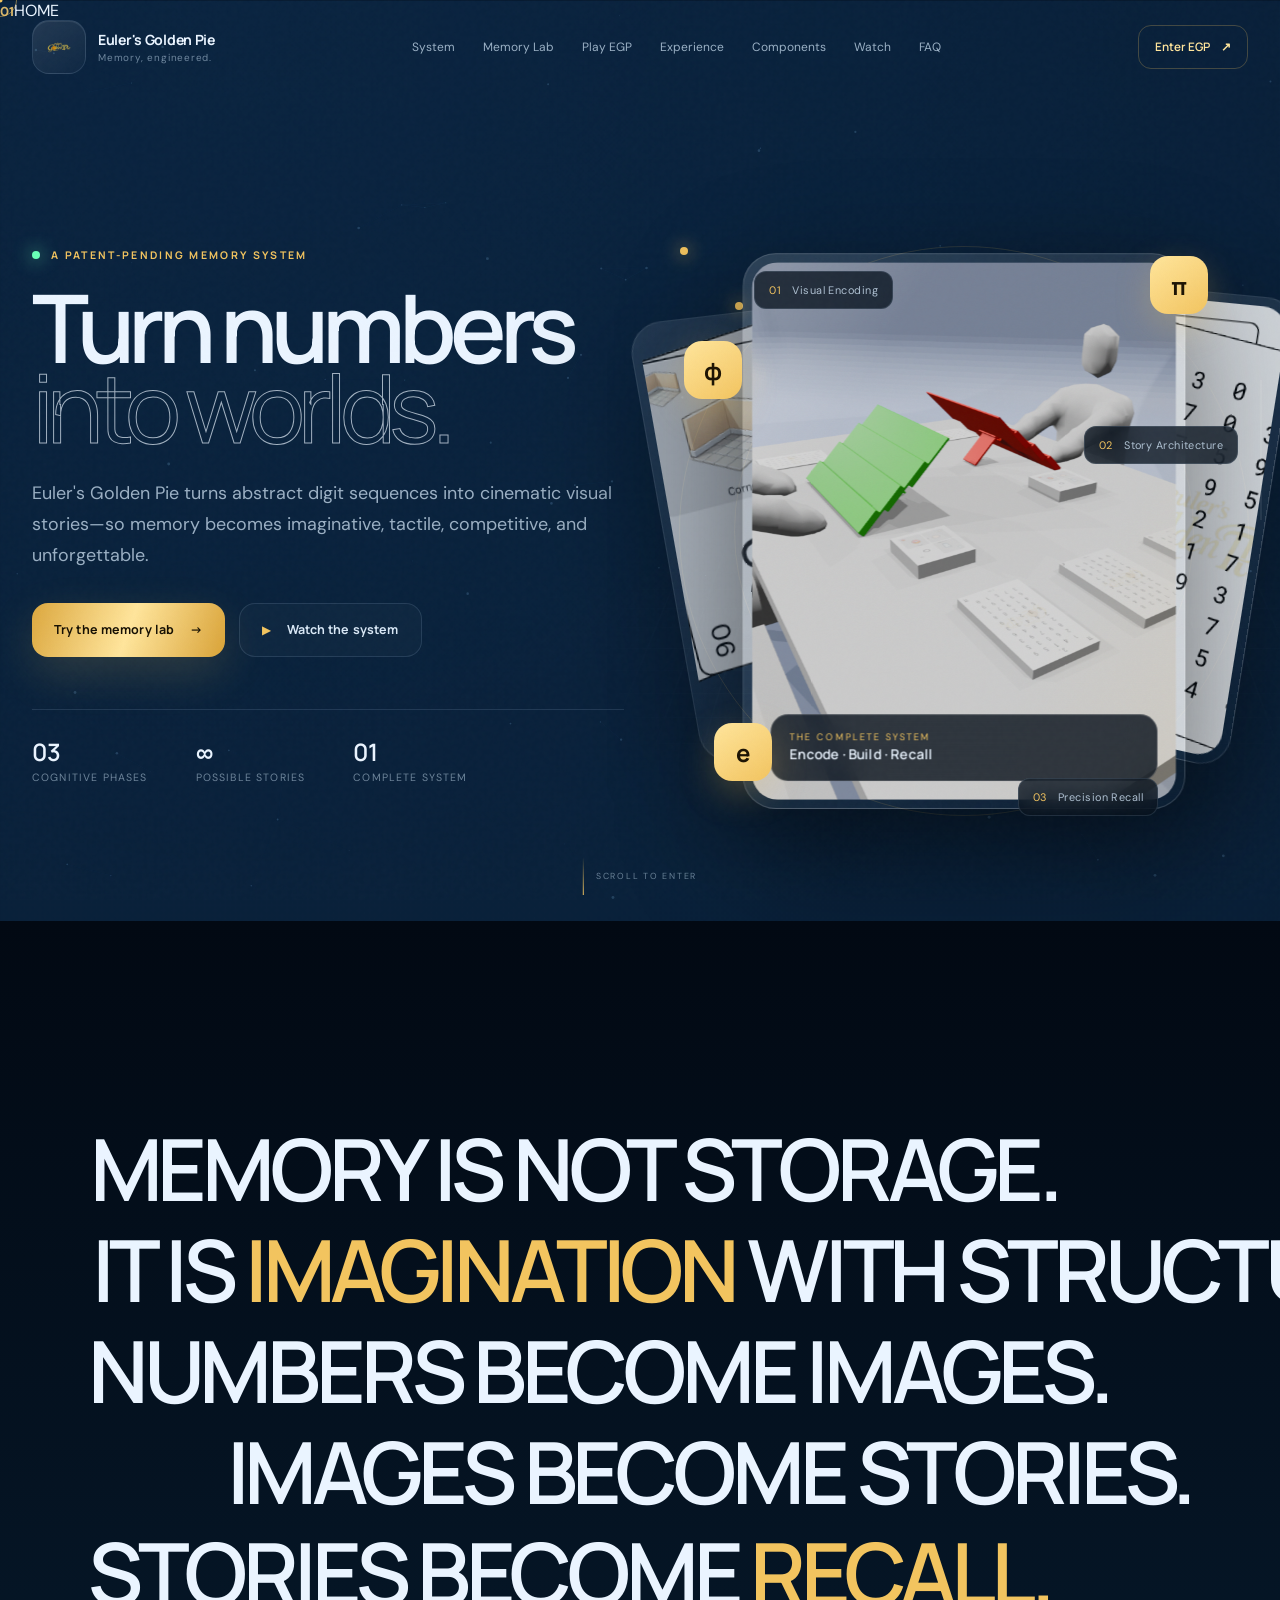
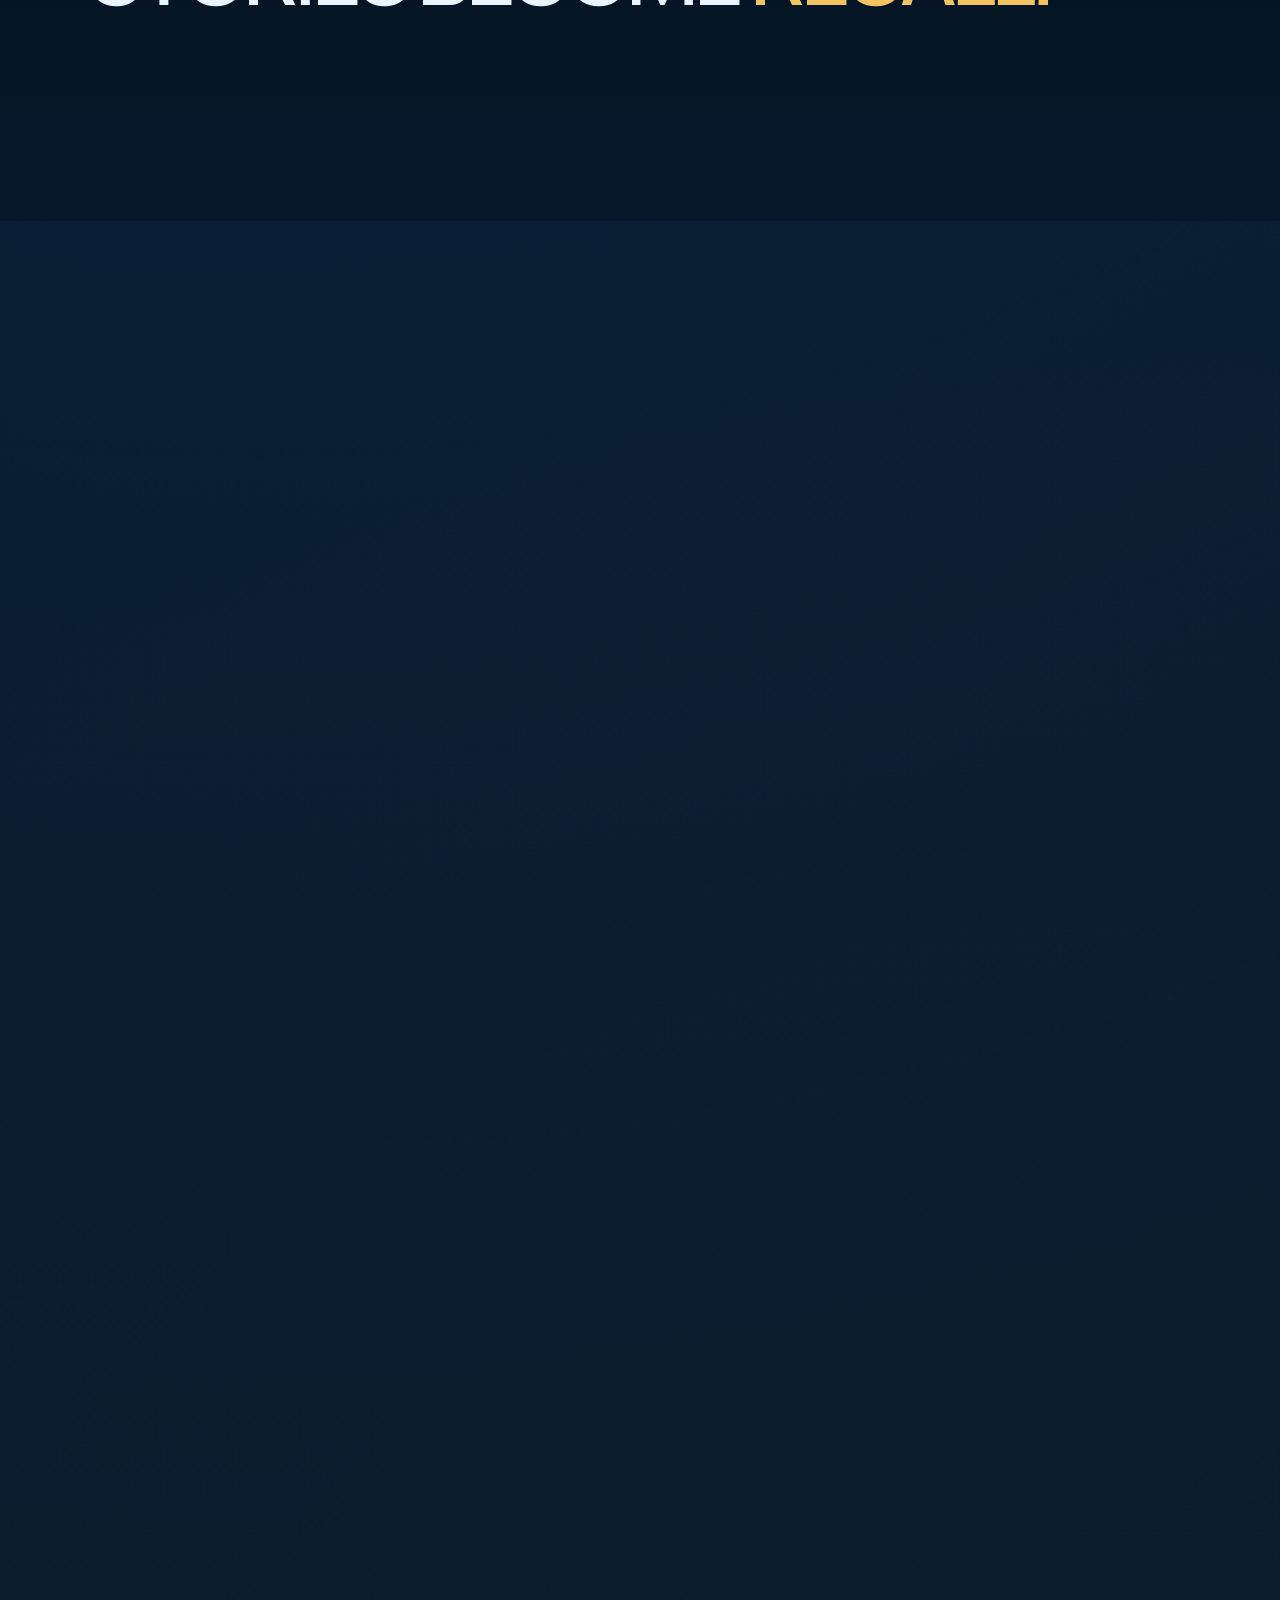
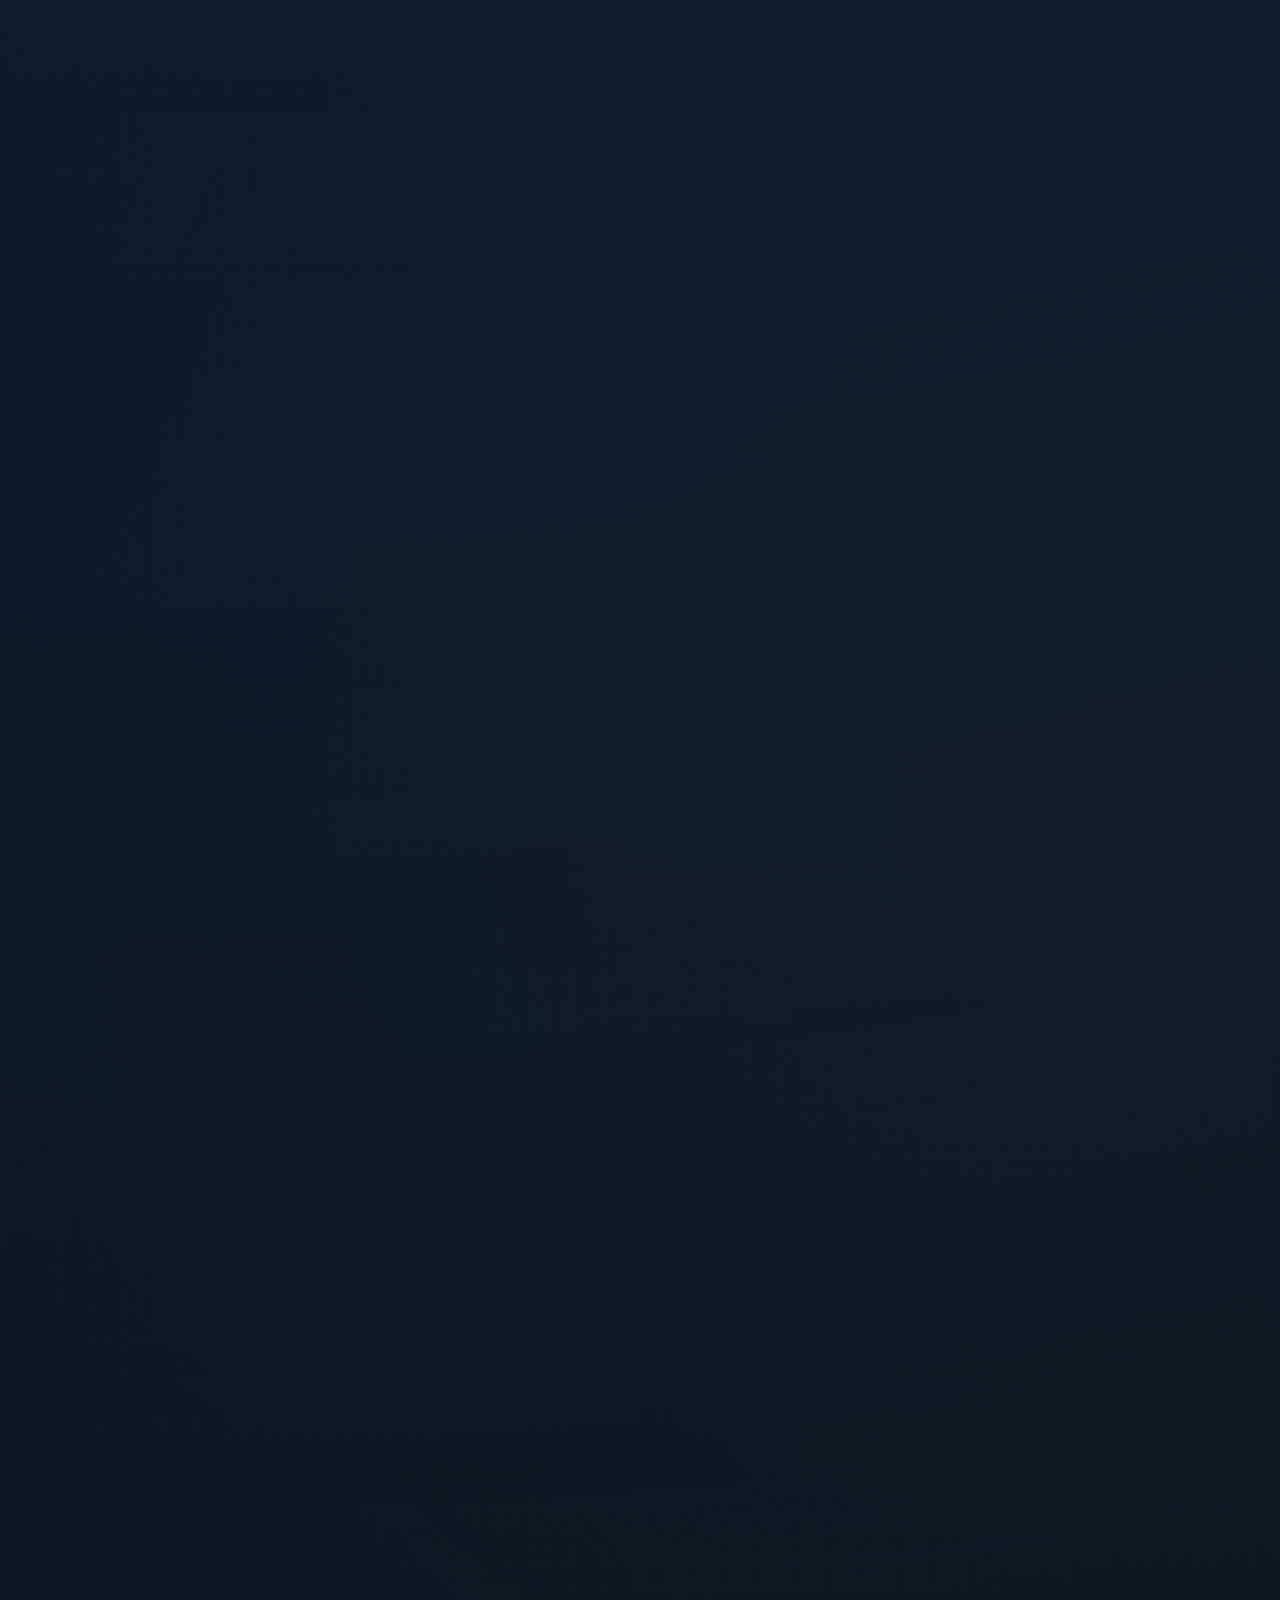
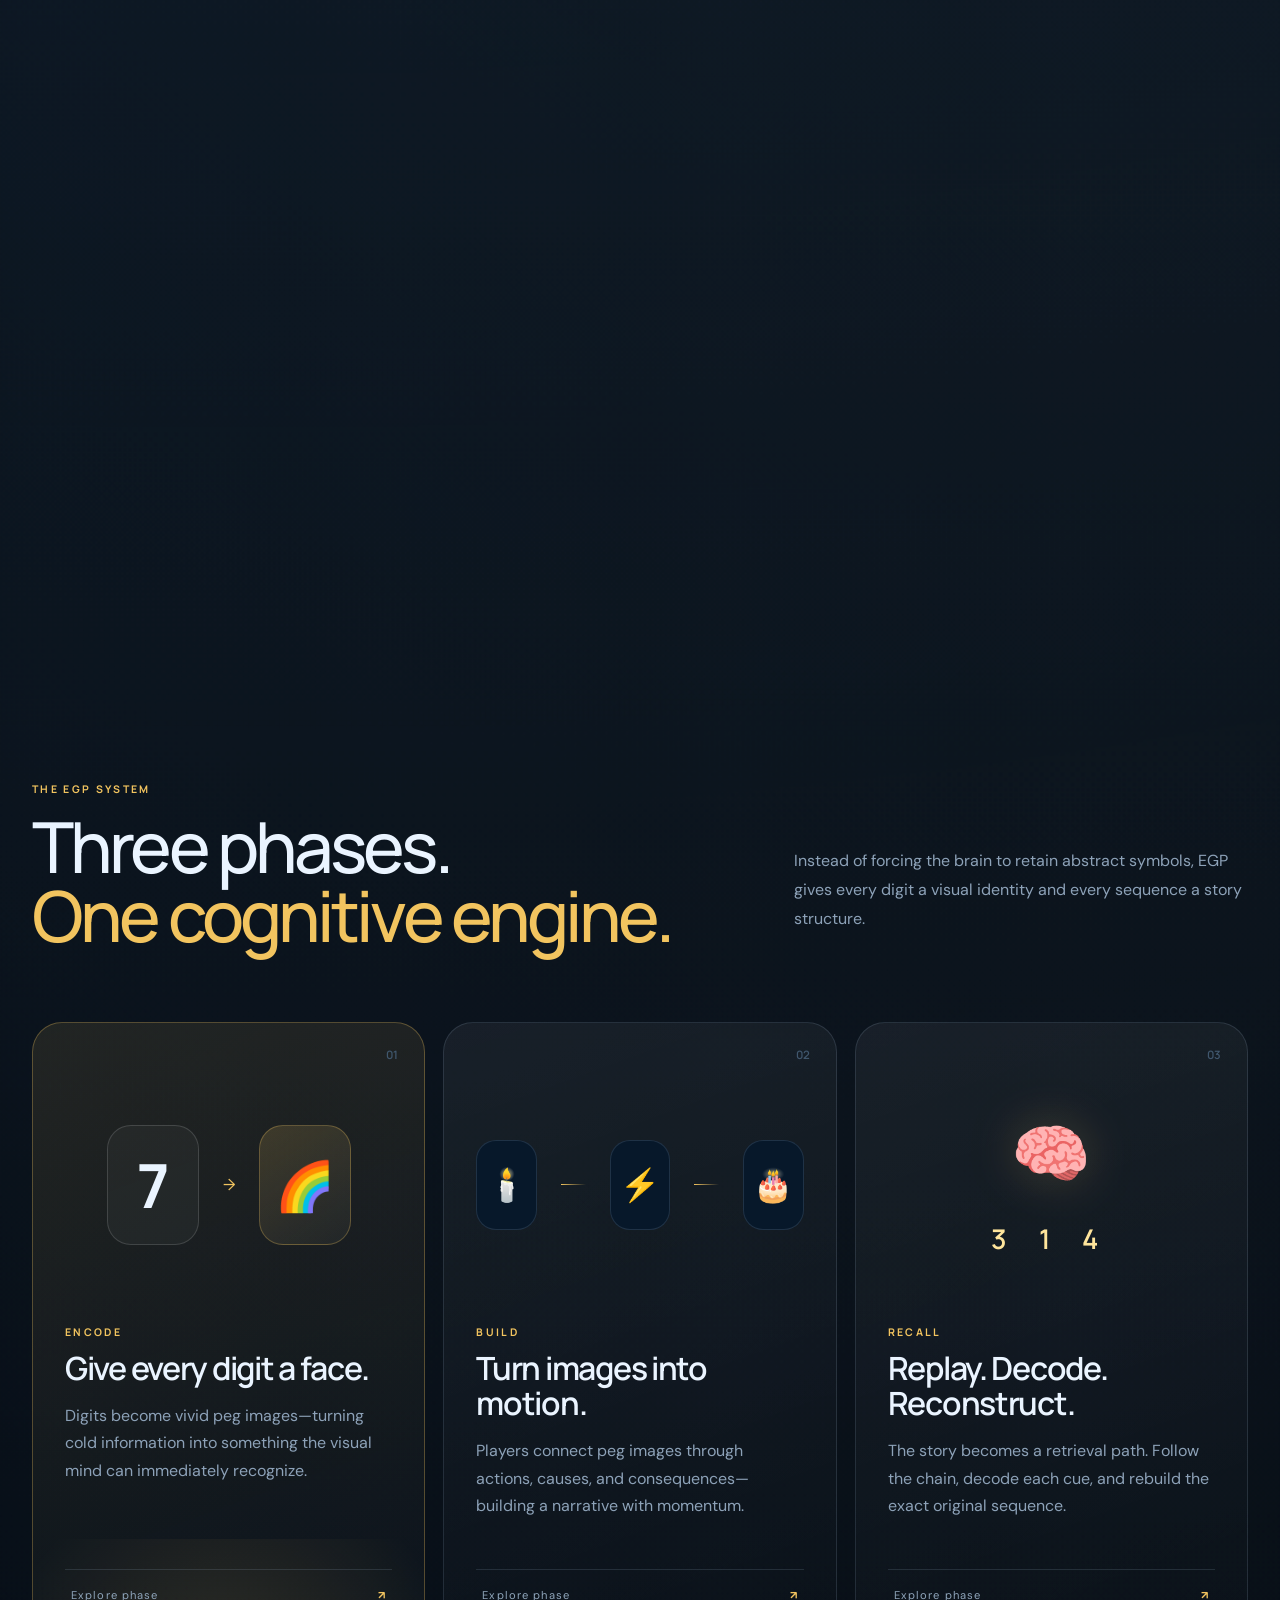
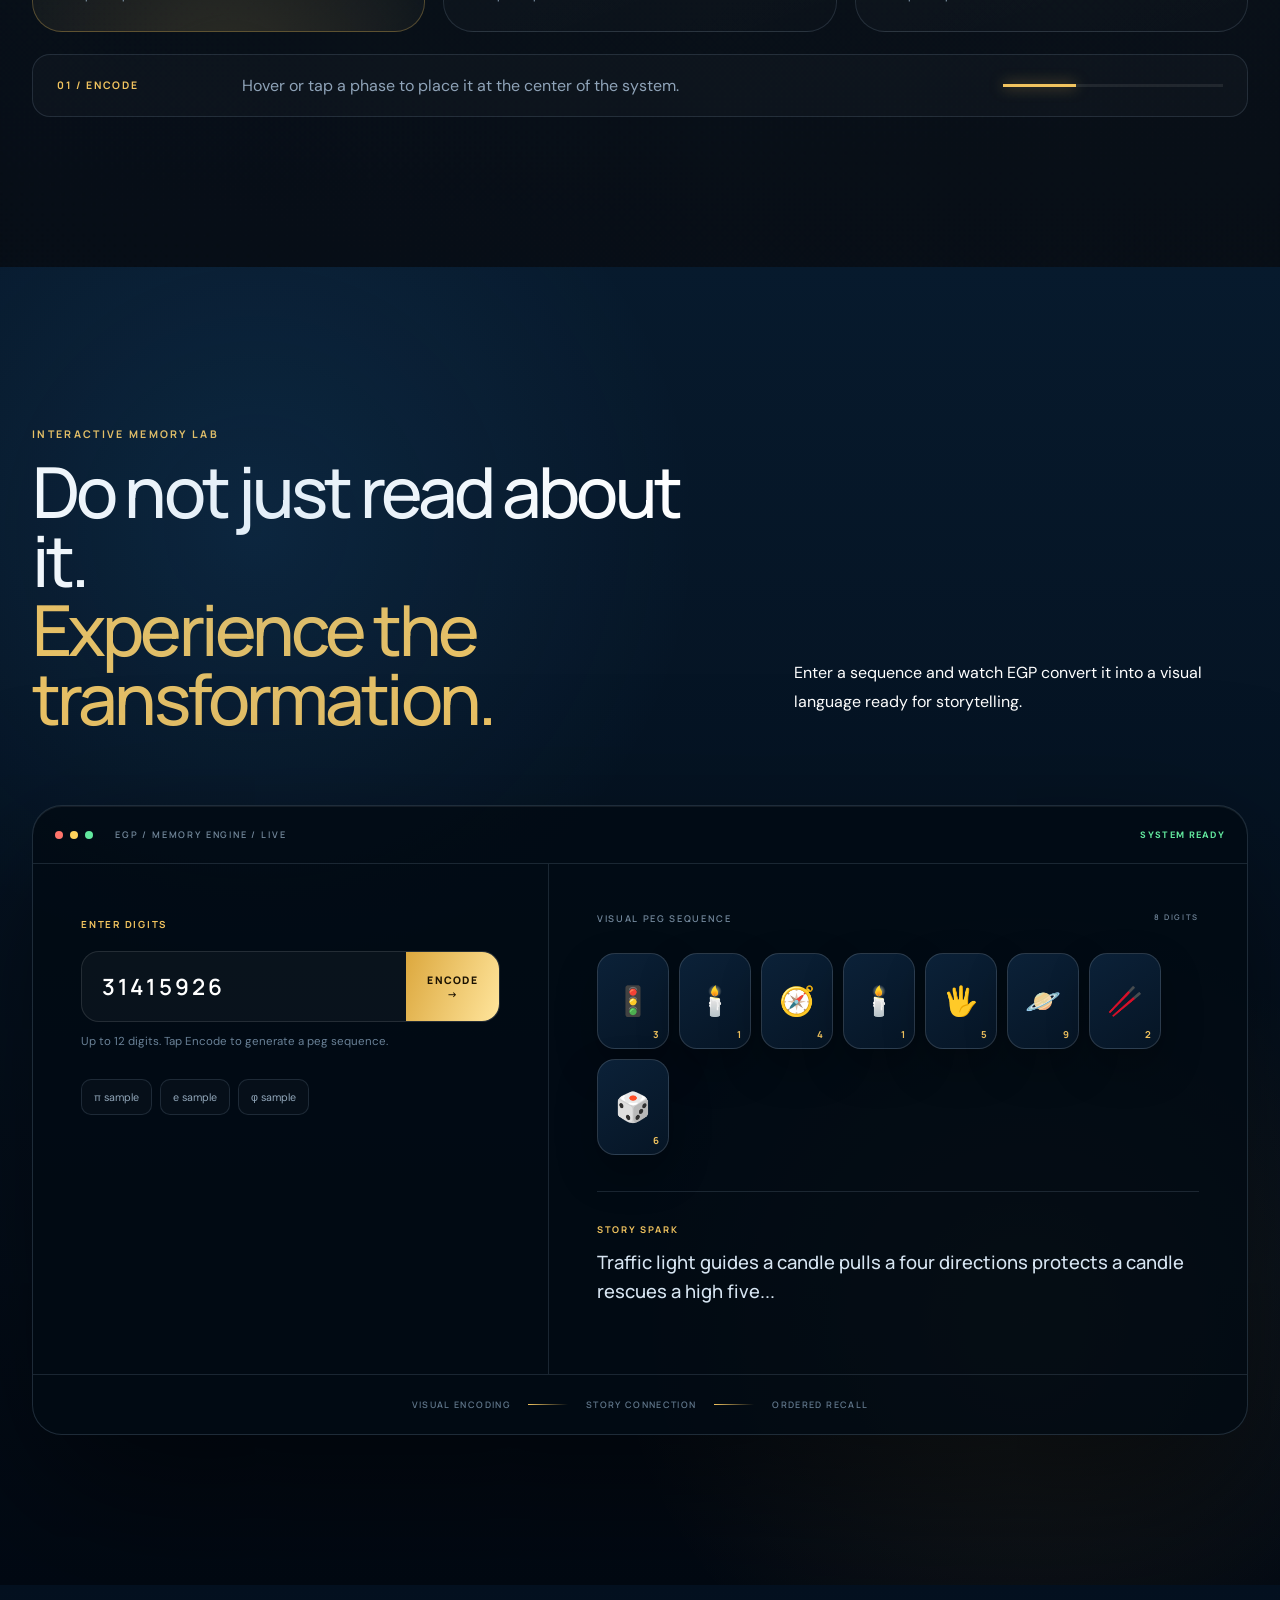
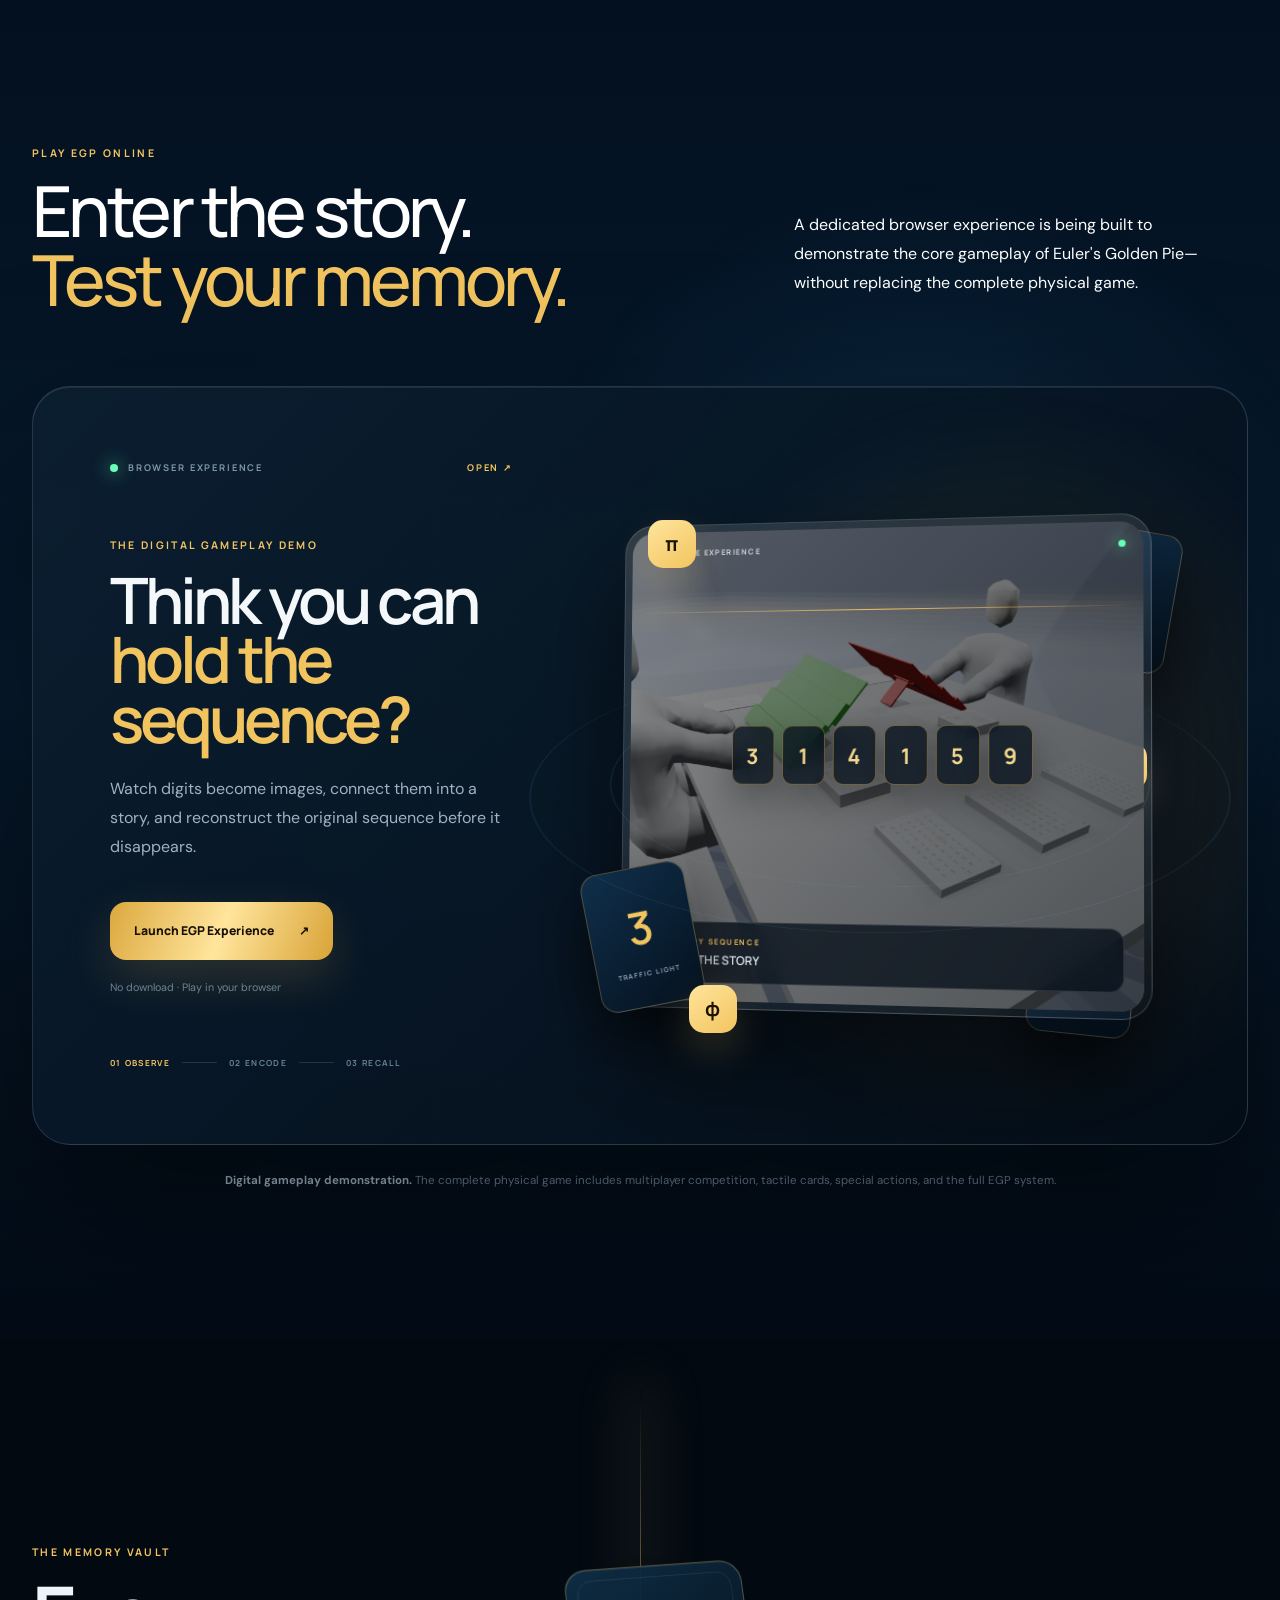
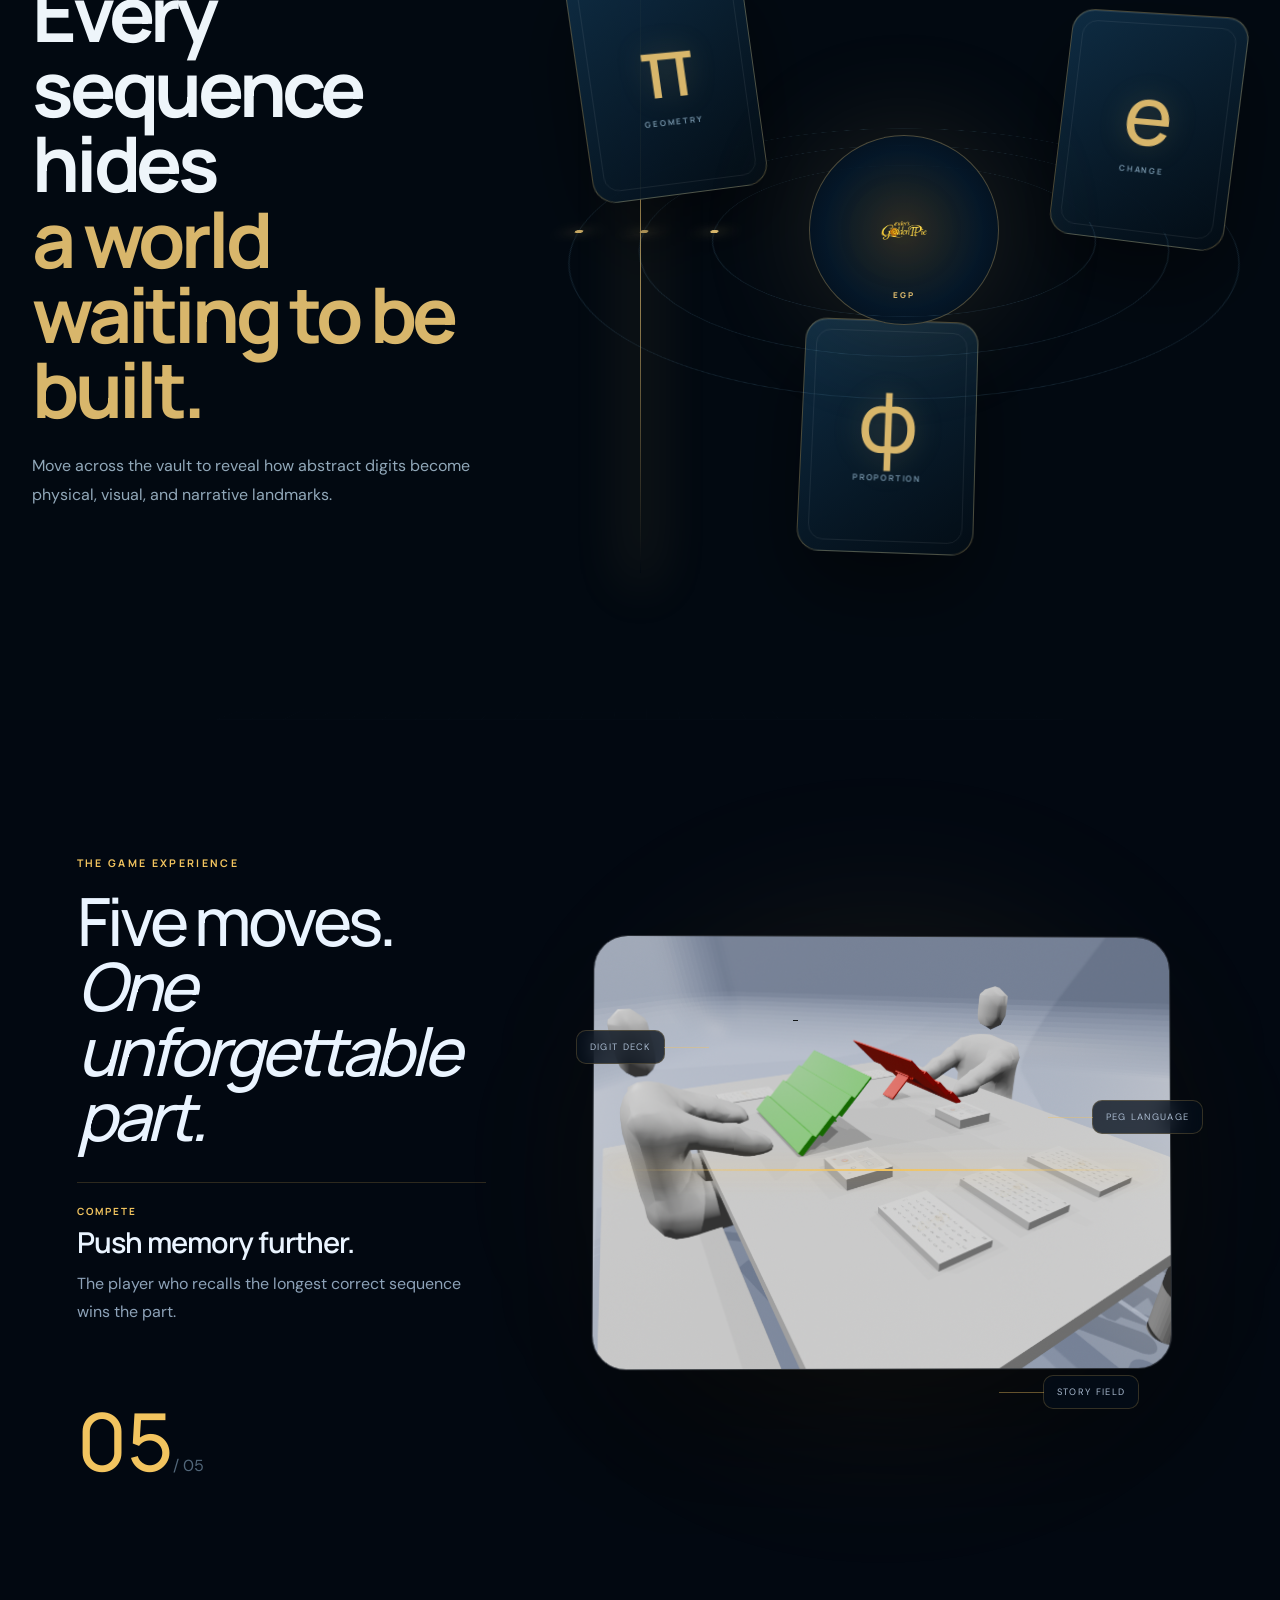
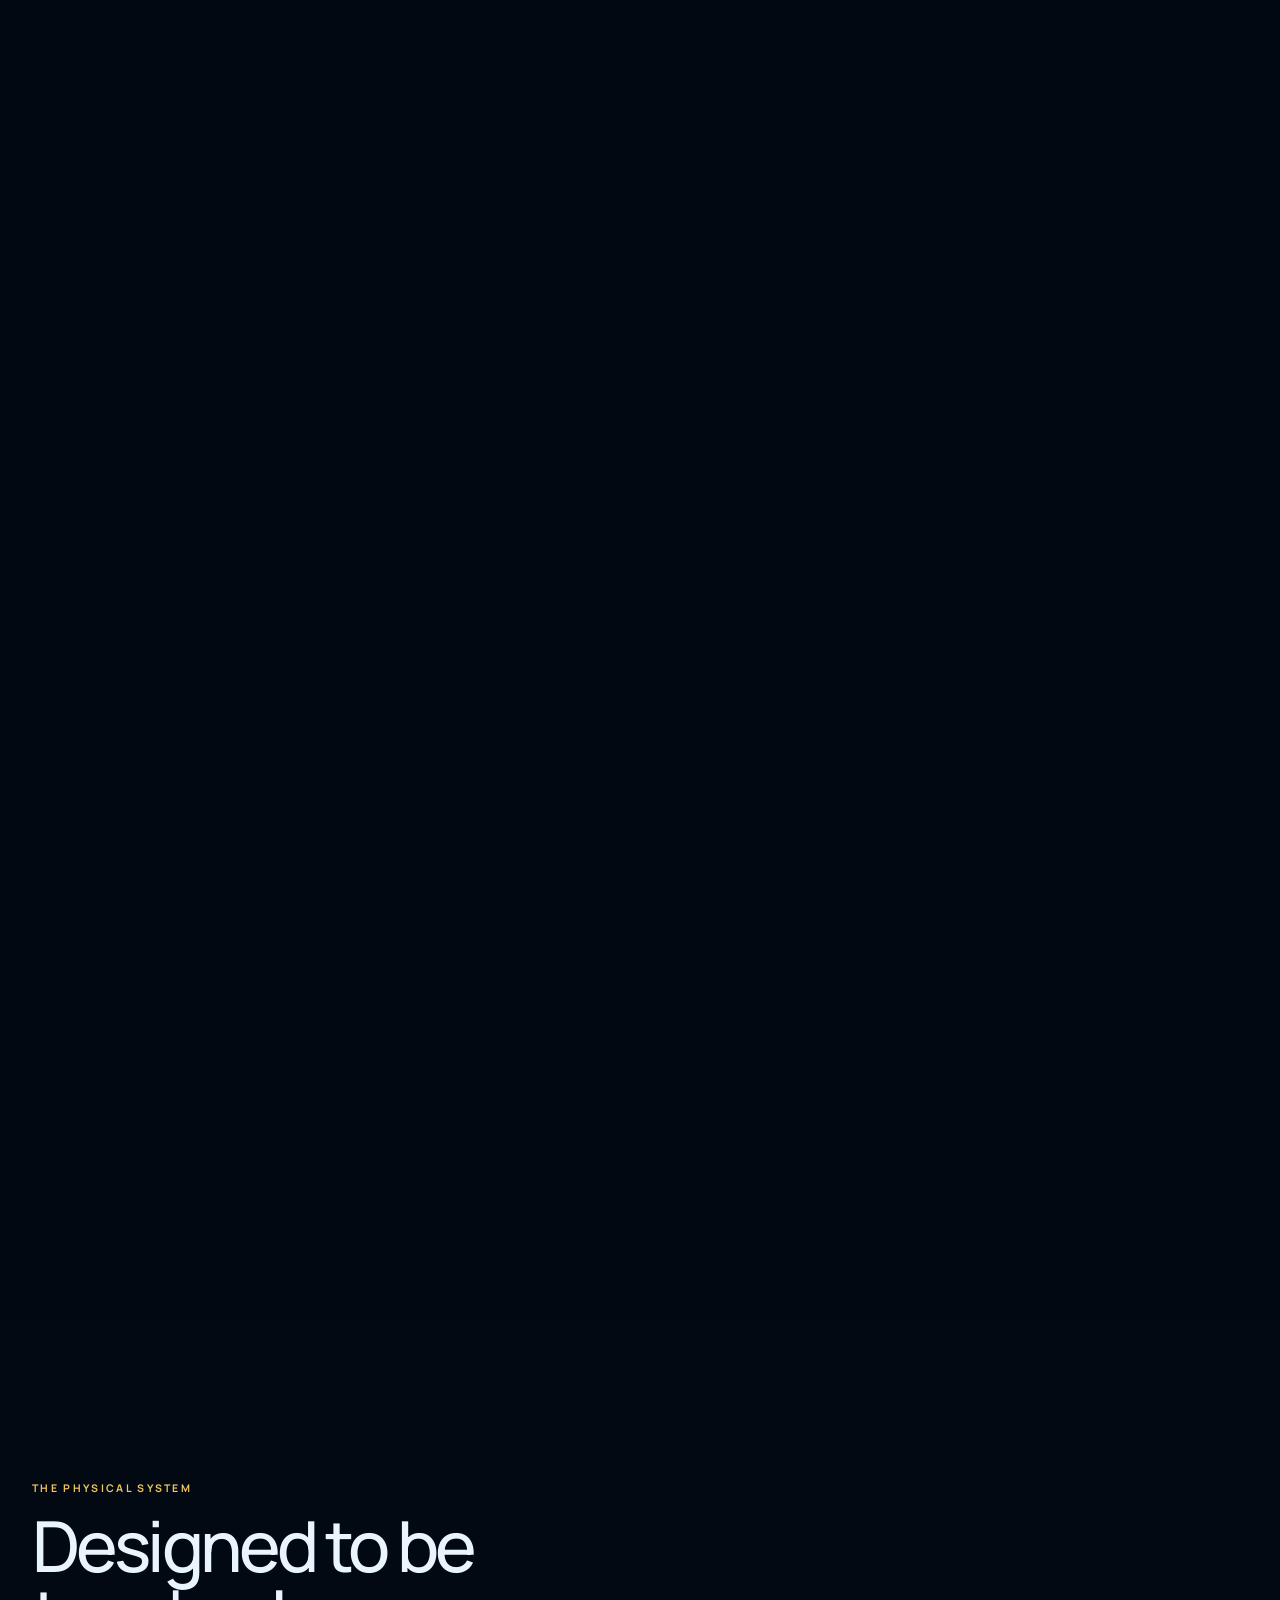
==== commit 855b3f03: "Add files via upload" ====
--- a/index.html
+++ b/index.html
@@ -19,13 +19,13 @@
   <canvas id="cosmos" aria-hidden="true"></canvas>
   <div class="grain" aria-hidden="true"></div>
   <div class="cursor-dot" aria-hidden="true"></div><div class="cursor-ring" aria-hidden="true"></div>
-  <div class="scroll-progress" aria-hidden="true"><span></span></div><button class="cinema-toggle" id="cinemaToggle" aria-label="Toggle cinema mode"><span></span> CINEMA</button><div class="section-radar" id="sectionRadar" aria-hidden="true"><b>01</b><span>HOME</span></div>
+  <div class="scroll-progress" aria-hidden="true"><span></span></div><div class="section-radar" id="sectionRadar" aria-hidden="true"><b>01</b><span>HOME</span></div>
 
   <header class="header" data-header>
     <nav class="nav shell">
       <a class="brand" href="#home" aria-label="Euler's Golden Pie home"><span class="brand-icon"><img src="assets/logo.png" alt=""></span><span><strong>Euler's Golden Pie</strong><small>Memory, engineered.</small></span></a>
       <div class="nav-center">
-        <a href="#system">System</a><a href="#lab">Memory Lab</a><a href="#trial">Live Trial</a><a href="#experience">Experience</a><a href="#components">Components</a><a href="#watch">Watch</a><a href="#faq">FAQ</a>
+        <a href="#system">System</a><a href="#lab">Memory Lab</a><a href="#trial">Play EGP</a><a href="#experience">Experience</a><a href="#components">Components</a><a href="#watch">Watch</a><a href="#faq">FAQ</a>
       </div>
       <a class="nav-action magnetic" href="#experience">Enter EGP <b>↗</b></a>
       <button class="menu" aria-label="Open menu" aria-expanded="false"><i></i><i></i></button>
@@ -84,40 +84,52 @@
     </section>
 
 
-    <section class="trial section" id="trial">
+    <section class="trial game-launch section" id="trial">
       <div class="trial-shell shell">
-        <div class="section-head light" data-reveal><div><p class="eyebrow">THE LIVE MEMORY TRIAL</p><h2>Read less.<br><em>Prove it to yourself.</em></h2></div><p>A cinematic three-stage challenge that lets every visitor experience the EGP loop in under one minute.</p></div>
-        <div class="trial-stage" data-reveal>
-          <div class="trial-aura"></div>
-          <div class="trial-topline"><span>EGP // COGNITIVE TEST CHAMBER</span><strong id="trialStageLabel">STANDBY</strong></div>
-          <div class="trial-screen" id="trialScreen">
-            <div class="trial-intro active" data-trial-panel="intro">
-              <div class="trial-symbol">π</div>
-              <p class="eyebrow">MEMORY TRIAL 01</p>
-              <h3>Can a story outperform repetition?</h3>
-              <p>You will see a digit sequence, convert it into visual cues, then reconstruct it from memory.</p>
-              <div class="trial-controls"><label>DIFFICULTY <select id="trialDifficulty"><option value="6">6 digits</option><option value="8" selected>8 digits</option><option value="10">10 digits</option></select></label><button class="button gold magnetic" id="startTrial">Begin trial <b>→</b></button></div>
+        <div class="section-head light" data-reveal>
+          <div><p class="eyebrow">PLAY EGP ONLINE</p><h2>Enter the story.<br><em>Test your memory.</em></h2></div>
+          <p>A dedicated browser experience is being built to demonstrate the core gameplay of Euler's Golden Pie—without replacing the complete physical game.</p>
+        </div>
+
+        <a class="game-launch-card magnetic" href="https://eulers-golden-pie.github.io/EGP-Online-Experience/" target="_blank" rel="noopener" data-reveal aria-label="Open the EGP online gameplay experience in a new tab">
+          <div class="game-launch-glow"></div>
+          <div class="game-launch-grid" aria-hidden="true"></div>
+          <div class="game-launch-copy">
+            <div class="game-launch-status"><i></i><span>BROWSER EXPERIENCE</span><b>OPEN ↗</b></div>
+            <p class="eyebrow">THE DIGITAL GAMEPLAY DEMO</p>
+            <h3>Think you can<br><em>hold the sequence?</em></h3>
+            <p>Watch digits become images, connect them into a story, and reconstruct the original sequence before it disappears.</p>
+            <div class="game-launch-actions">
+              <span class="game-launch-button">Launch EGP Experience <b>↗</b></span>
+              <small>No download · Play in your browser</small>
             </div>
-            <div class="trial-sequence" data-trial-panel="sequence">
-              <p class="eyebrow">PHASE 01 · OBSERVE</p><h3>Hold the sequence.</h3><div class="trial-digits" id="trialDigits"></div><div class="trial-timer"><i id="trialTimerBar"></i></div><small>It will disappear automatically.</small>
+            <div class="game-launch-flow"><span>01 OBSERVE</span><i></i><span>02 ENCODE</span><i></i><span>03 RECALL</span></div>
+          </div>
+
+          <div class="game-launch-visual" aria-hidden="true">
+            <div class="launch-orbit orbit-one"></div><div class="launch-orbit orbit-two"></div>
+            <div class="launch-constant launch-pi">π</div><div class="launch-constant launch-e">e</div><div class="launch-constant launch-phi">φ</div>
+            <div class="launch-screen">
+              <div class="launch-screen-bar"><span>EGP // LIVE EXPERIENCE</span><i></i></div>
+              <img src="assets/setup.png" alt="">
+              <div class="launch-scan"></div>
+              <div class="launch-digits"><span>3</span><span>1</span><span>4</span><span>1</span><span>5</span><span>9</span></div>
+              <div class="launch-prompt"><small>MEMORY SEQUENCE</small><strong>BUILD THE STORY</strong></div>
             </div>
-            <div class="trial-encode" data-trial-panel="encode">
-              <p class="eyebrow">PHASE 02 · ENCODE</p><h3>Now give the digits a visual trail.</h3><div class="trial-pegs" id="trialPegs"></div><p class="trial-story" id="trialStory"></p><button class="button gold magnetic" id="continueTrial">I built the story <b>→</b></button>
-            </div>
-            <div class="trial-recall" data-trial-panel="recall">
-              <p class="eyebrow">PHASE 03 · RECALL</p><h3>Reconstruct the original sequence.</h3><input id="trialAnswer" inputmode="numeric" autocomplete="off" placeholder="Enter the digits" aria-label="Enter recalled digits"><button class="button gold magnetic" id="submitTrial">Check recall <b>→</b></button>
-            </div>
-            <div class="trial-result" data-trial-panel="result"><div class="score-ring"><strong id="trialScore">100%</strong><span>RECALL</span></div><p class="eyebrow" id="trialVerdict">PERFECT RECONSTRUCTION</p><h3 id="trialResultTitle">The trail held.</h3><p id="trialResultText"></p><div class="trial-result-actions"><button class="button gold magnetic" id="retryTrial">Run it again</button><a class="button ghost" href="#system">Explore the system</a></div></div>
-          </div>
-          <div class="trial-rail"><span class="active">01 OBSERVE</span><i></i><span>02 ENCODE</span><i></i><span>03 RECALL</span></div>
-        </div>
+            <div class="launch-card lc-one"><span>7</span><small>RAINBOW</small></div>
+            <div class="launch-card lc-two"><span>3</span><small>TRAFFIC LIGHT</small></div>
+            <div class="launch-card lc-three"><span>1</span><small>CANDLE</small></div>
+          </div>
+        </a>
+
+        <p class="game-launch-note" data-reveal><strong>Digital gameplay demonstration.</strong> The complete physical game includes multiplayer competition, tactile cards, special actions, and the full EGP system.</p>
       </div>
     </section>
 
     <section class="vault section" id="vault">
       <div class="vault-backdrop"><div class="vault-grid"></div><div class="vault-beam"></div></div>
       <div class="shell vault-layout">
-        <div class="vault-copy" data-reveal><p class="eyebrow">THE MEMORY VAULT</p><h2>Every sequence hides<br><em>a world waiting to be built.</em></h2><p>Move across the vault to reveal how abstract digits become physical, visual, and narrative landmarks.</p><div class="vault-readout"><span>ACTIVE CONSTANT</span><strong id="vaultConstant">π · 3.1415926</strong></div></div>
+        <div class="vault-copy" data-reveal><p class="eyebrow">THE MEMORY VAULT</p><h2>Every sequence hides<br><em>a world waiting to be built.</em></h2><p>Move across the vault to reveal how abstract digits become physical, visual, and narrative landmarks.</p></div>
         <div class="vault-machine" id="vaultMachine" data-reveal>
           <div class="vault-core"><img src="assets/logo.png" alt=""><span>EGP</span></div>
           <button class="vault-card v1" data-constant="π · 3.1415926"><b>π</b><small>GEOMETRY</small></button>
@@ -130,18 +142,27 @@
 
     <section class="experience section" id="experience">
       <div class="experience-sticky">
-        <div class="experience-copy"><p class="eyebrow">THE GAME EXPERIENCE</p><h2>Five moves.<br><em>One unforgettable round.</em></h2><p>Scroll through the sequence as the table comes alive.</p><div class="experience-index"><strong id="expIndex">01</strong><span>/ 05</span></div></div>
+        <div class="experience-copy">
+          <p class="eyebrow">THE GAME EXPERIENCE</p>
+          <h2>Five moves.<br><em>One unforgettable part.</em></h2>
+          <div class="experience-active-copy" aria-live="polite">
+            <p class="experience-active-kicker" id="expKicker">CHOOSE</p>
+            <h3 id="expTitle">Draw the sequence.</h3>
+            <p id="expDescription">Select a digit card from π, e, or φ. The part begins with pure information.</p>
+          </div>
+          <div class="experience-index"><strong id="expIndex">01</strong><span>/ 05</span></div>
+        </div>
         <div class="table-stage">
           <div class="table-glow"></div><img src="assets/setup.png" alt="Euler's Golden Pie game setup" id="tableImage">
           <div class="scanline"></div><div class="table-callout c1">DIGIT DECK</div><div class="table-callout c2">PEG LANGUAGE</div><div class="table-callout c3">STORY FIELD</div>
         </div>
       </div>
       <div class="experience-steps shell">
-        <article data-step="1"><span>01</span><div><p class="eyebrow">CHOOSE</p><h3>Draw the sequence.</h3><p>Select a digit card from π, e, or φ. The round begins with pure information.</p></div></article>
+        <article data-step="1"><span>01</span><div><p class="eyebrow">CHOOSE</p><h3>Draw the sequence.</h3><p>Select a digit card from π, e, or φ. The part begins with pure information.</p></div></article>
         <article data-step="2"><span>02</span><div><p class="eyebrow">TRANSLATE</p><h3>Encode the digits.</h3><p>Use peg cards to give every number a visible, memorable identity.</p></div></article>
         <article data-step="3"><span>03</span><div><p class="eyebrow">IMAGINE</p><h3>Build the story.</h3><p>Connect the visuals with movement, emotion, cause, and consequence.</p></div></article>
         <article data-step="4"><span>04</span><div><p class="eyebrow">RECONSTRUCT</p><h3>Recall the sequence.</h3><p>Replay the story and decode each cue back into its original digit.</p></div></article>
-        <article data-step="5"><span>05</span><div><p class="eyebrow">COMPETE</p><h3>Push memory further.</h3><p>The player who recalls the longest correct sequence wins the round.</p></div></article>
+        <article data-step="5"><span>05</span><div><p class="eyebrow">COMPETE</p><h3>Push memory further.</h3><p>The player who recalls the longest correct sequence wins the part.</p></div></article>
       </div>
     </section>
 
@@ -172,7 +193,7 @@
     </section>
 
     <section class="faq section shell" id="faq">
-      <div class="section-head" data-reveal><div><p class="eyebrow">QUESTIONS, ANSWERED</p><h2>Everything you need<br><em>before the first round.</em></h2></div></div>
+      <div class="section-head" data-reveal><div><p class="eyebrow">QUESTIONS, ANSWERED</p><h2>Everything you need<br><em>before the first part.</em></h2></div></div>
       <div class="faq-grid"><details data-reveal><summary>What is Euler's Golden Pie?<i></i></summary><p>EGP is a memory game and learning system designed to make memorizing long number sequences faster, easier, more creative, and more enjoyable.</p></details><details data-reveal><summary>What makes EGP unique?<i></i></summary><p>It combines visual encoding, storytelling, physical components, and friendly competition in one structured experience.</p></details><details data-reveal><summary>How does Encode work?<i></i></summary><p>Players observe the digits and select peg cards that convert them into visual mnemonics.</p></details><details data-reveal><summary>How does Build work?<i></i></summary><p>Players connect those visual mnemonics into a meaningful, vivid, or imaginative story.</p></details><details data-reveal><summary>How does Recall work?<i></i></summary><p>Players mentally replay the story and translate each visual cue back into the original sequence.</p></details><details data-reveal><summary>Who wins?<i></i></summary><p>The player who accurately recalls the greatest number of digits while preserving the correct order.</p></details><details data-reveal><summary>Can peg cards remain visible?<i></i></summary><p>Yes. The challenge is not remembering the cards—it is building and decoding the story effectively.</p></details><details data-reveal><summary>How are ties broken?<i></i></summary><p>Tied players continue to the next sequence length until one player recalls more digits correctly.</p></details></div>
     </section>
 
--- a/style.css
+++ b/style.css
@@ -5,8 +5,140 @@
 @media(prefers-reduced-motion:reduce){html{scroll-behavior:auto}*,*:before,*:after{animation-duration:.001ms!important;animation-iteration-count:1!important;transition-duration:.001ms!important}.cursor-dot,.cursor-ring{display:none!important}[data-reveal]{opacity:1;transform:none}}
 
 /* === BEYOND MADNESS EXPANSION === */
-.cinema-toggle{position:fixed;right:24px;bottom:24px;z-index:80;border:1px solid rgba(216,182,107,.35);background:rgba(2,11,22,.72);backdrop-filter:blur(18px);color:#d8b66b;border-radius:999px;padding:12px 16px;font:700 10px/1 Manrope,sans-serif;letter-spacing:.18em;display:flex;align-items:center;gap:9px;cursor:pointer}.cinema-toggle span{width:7px;height:7px;border-radius:50%;background:#d8b66b;box-shadow:0 0 18px #d8b66b}.cinema-mode .header,.cinema-mode .section-radar{opacity:0;pointer-events:none}.cinema-mode .cinema-toggle{background:#d8b66b;color:#020b16}.cinema-mode .cinema-toggle span{background:#020b16;box-shadow:none}.section-radar{position:fixed;left:25px;bottom:26px;z-index:70;display:flex;align-items:center;gap:10px;color:rgba(255,255,255,.55);font:700 9px/1 Manrope,sans-serif;letter-spacing:.2em;transition:.4s}.section-radar b{color:#d8b66b;font-size:13px}.trial{position:relative;background:linear-gradient(180deg,#03101f,#071a2d 50%,#020b16);overflow:hidden}.trial:before{content:"";position:absolute;inset:0;background:radial-gradient(circle at 50% 35%,rgba(25,98,145,.24),transparent 42%),linear-gradient(rgba(255,255,255,.018) 1px,transparent 1px),linear-gradient(90deg,rgba(255,255,255,.018) 1px,transparent 1px);background-size:auto,56px 56px,56px 56px;mask-image:linear-gradient(to bottom,transparent,#000 15%,#000 85%,transparent)}.trial-shell{position:relative;z-index:2}.trial-stage{position:relative;min-height:680px;border:1px solid rgba(190,217,237,.17);border-radius:34px;background:linear-gradient(145deg,rgba(11,31,49,.91),rgba(3,13,24,.94));box-shadow:0 60px 150px rgba(0,0,0,.48),inset 0 1px rgba(255,255,255,.08);overflow:hidden}.trial-aura{position:absolute;width:650px;height:650px;border-radius:50%;left:50%;top:45%;transform:translate(-50%,-50%);background:radial-gradient(circle,rgba(216,182,107,.13),rgba(61,129,174,.08) 35%,transparent 70%);filter:blur(12px);animation:trialPulse 5s ease-in-out infinite}.trial-topline{position:absolute;left:0;right:0;top:0;height:66px;border-bottom:1px solid rgba(255,255,255,.09);display:flex;align-items:center;justify-content:space-between;padding:0 30px;font:700 9px/1 Manrope,sans-serif;letter-spacing:.2em;color:rgba(255,255,255,.46)}.trial-topline strong{color:#d8b66b}.trial-screen{min-height:610px;padding:110px 8% 90px;display:grid;place-items:center;text-align:center;position:relative}.trial-screen>[data-trial-panel]{display:none;width:min(900px,100%);animation:trialIn .7s cubic-bezier(.2,.75,.25,1)}.trial-screen>[data-trial-panel].active{display:block}.trial-symbol{font:500 clamp(80px,12vw,165px)/.8 Manrope;color:#d8b66b;text-shadow:0 0 70px rgba(216,182,107,.35);margin-bottom:30px;animation:floatSymbol 4s ease-in-out infinite}.trial-screen h3{font:700 clamp(34px,5vw,70px)/1.02 Manrope;color:#f5f8fb;letter-spacing:-.045em;max-width:900px;margin:14px auto 20px}.trial-screen>div>p:not(.eyebrow):not(.trial-story){max-width:650px;margin:0 auto;color:#9fb2c3;font-size:17px;line-height:1.75}.trial-controls{margin:40px auto 0;display:flex;justify-content:center;align-items:end;gap:16px;flex-wrap:wrap}.trial-controls label{display:grid;gap:9px;text-align:left;color:#8197a9;font:700 9px/1 Manrope;letter-spacing:.16em}.trial-controls select{min-width:145px;background:#071525;color:#fff;border:1px solid rgba(255,255,255,.13);border-radius:13px;padding:15px}.trial-digits{display:flex;justify-content:center;gap:clamp(8px,1.5vw,18px);margin:50px 0 35px;perspective:1000px}.trial-digits span{width:clamp(42px,7vw,78px);height:clamp(58px,9vw,105px);display:grid;place-items:center;border:1px solid rgba(216,182,107,.4);border-radius:15px;background:linear-gradient(145deg,rgba(216,182,107,.17),rgba(255,255,255,.025));font:700 clamp(25px,4vw,48px)/1 Manrope;color:#f1d89c;box-shadow:0 20px 40px rgba(0,0,0,.25);animation:digitRise .6s both}.trial-timer{height:3px;background:rgba(255,255,255,.08);border-radius:9px;overflow:hidden;max-width:620px;margin:0 auto 16px}.trial-timer i{display:block;height:100%;width:100%;background:linear-gradient(90deg,#d8b66b,#6eaed2);transform-origin:left}.trial-pegs{display:flex;justify-content:center;gap:12px;flex-wrap:wrap;margin:42px auto 28px}.trial-pegs div{width:84px;height:108px;border:1px solid rgba(255,255,255,.12);border-radius:18px;background:linear-gradient(145deg,rgba(255,255,255,.08),rgba(255,255,255,.02));display:grid;place-items:center;position:relative;font-size:39px;box-shadow:0 22px 45px rgba(0,0,0,.22);animation:pegFlip .65s both}.trial-pegs small{position:absolute;right:8px;bottom:6px;color:#d8b66b;font:700 11px Manrope}.trial-story{margin:0 auto 30px!important;color:#c9d8e3!important;font-size:18px!important;font-style:italic;max-width:750px!important}.trial-recall input{display:block;width:min(620px,100%);margin:42px auto 22px;background:rgba(0,0,0,.22);border:1px solid rgba(216,182,107,.35);border-radius:18px;padding:24px 26px;color:#fff;text-align:center;font:700 clamp(28px,5vw,56px)/1 Manrope;letter-spacing:.18em;outline:none;box-shadow:0 0 0 0 rgba(216,182,107,.15);transition:.3s}.trial-recall input:focus{border-color:#d8b66b;box-shadow:0 0 0 8px rgba(216,182,107,.07)}.score-ring{width:170px;height:170px;border-radius:50%;margin:0 auto 28px;display:grid;place-content:center;border:1px solid rgba(216,182,107,.45);background:radial-gradient(circle,rgba(216,182,107,.17),transparent 70%);box-shadow:0 0 80px rgba(216,182,107,.16);position:relative}.score-ring:before,.score-ring:after{content:"";position:absolute;inset:-10px;border:1px dashed rgba(216,182,107,.24);border-radius:50%;animation:spin 16s linear infinite}.score-ring:after{inset:-24px;animation-direction:reverse;animation-duration:26s}.score-ring strong{font:700 42px/1 Manrope;color:#f3d993}.score-ring span{font:700 8px/1 Manrope;letter-spacing:.18em;color:#7891a4;margin-top:8px}.trial-result-actions{display:flex;justify-content:center;gap:12px;flex-wrap:wrap;margin-top:32px}.trial-rail{position:absolute;left:50%;bottom:26px;transform:translateX(-50%);display:flex;align-items:center;gap:13px;white-space:nowrap}.trial-rail span{font:700 8px/1 Manrope;letter-spacing:.16em;color:#536b7e;transition:.35s}.trial-rail span.active{color:#d8b66b}.trial-rail i{width:55px;height:1px;background:rgba(255,255,255,.11)}
+.cinema-mode .cinema-mode .section-radar{position:fixed;left:25px;bottom:26px;z-index:70;display:flex;align-items:center;gap:10px;color:rgba(255,255,255,.55);font:700 9px/1 Manrope,sans-serif;letter-spacing:.2em;transition:.4s}.section-radar b{color:#d8b66b;font-size:13px}.trial{position:relative;background:linear-gradient(180deg,#03101f,#071a2d 50%,#020b16);overflow:hidden}.trial:before{content:"";position:absolute;inset:0;background:radial-gradient(circle at 50% 35%,rgba(25,98,145,.24),transparent 42%),linear-gradient(rgba(255,255,255,.018) 1px,transparent 1px),linear-gradient(90deg,rgba(255,255,255,.018) 1px,transparent 1px);background-size:auto,56px 56px,56px 56px;mask-image:linear-gradient(to bottom,transparent,#000 15%,#000 85%,transparent)}.trial-shell{position:relative;z-index:2}.trial-stage{position:relative;min-height:680px;border:1px solid rgba(190,217,237,.17);border-radius:34px;background:linear-gradient(145deg,rgba(11,31,49,.91),rgba(3,13,24,.94));box-shadow:0 60px 150px rgba(0,0,0,.48),inset 0 1px rgba(255,255,255,.08);overflow:hidden}.trial-aura{position:absolute;width:650px;height:650px;border-radius:50%;left:50%;top:45%;transform:translate(-50%,-50%);background:radial-gradient(circle,rgba(216,182,107,.13),rgba(61,129,174,.08) 35%,transparent 70%);filter:blur(12px);animation:trialPulse 5s ease-in-out infinite}.trial-topline{position:absolute;left:0;right:0;top:0;height:66px;border-bottom:1px solid rgba(255,255,255,.09);display:flex;align-items:center;justify-content:space-between;padding:0 30px;font:700 9px/1 Manrope,sans-serif;letter-spacing:.2em;color:rgba(255,255,255,.46)}.trial-topline strong{color:#d8b66b}.trial-screen{min-height:610px;padding:110px 8% 90px;display:grid;place-items:center;text-align:center;position:relative}.trial-screen>[data-trial-panel]{display:none;width:min(900px,100%);animation:trialIn .7s cubic-bezier(.2,.75,.25,1)}.trial-screen>[data-trial-panel].active{display:block}.trial-symbol{font:500 clamp(80px,12vw,165px)/.8 Manrope;color:#d8b66b;text-shadow:0 0 70px rgba(216,182,107,.35);margin-bottom:30px;animation:floatSymbol 4s ease-in-out infinite}.trial-screen h3{font:700 clamp(34px,5vw,70px)/1.02 Manrope;color:#f5f8fb;letter-spacing:-.045em;max-width:900px;margin:14px auto 20px}.trial-screen>div>p:not(.eyebrow):not(.trial-story){max-width:650px;margin:0 auto;color:#9fb2c3;font-size:17px;line-height:1.75}.trial-controls{margin:40px auto 0;display:flex;justify-content:center;align-items:end;gap:16px;flex-wrap:wrap}.trial-controls label{display:grid;gap:9px;text-align:left;color:#8197a9;font:700 9px/1 Manrope;letter-spacing:.16em}.trial-controls select{min-width:145px;background:#071525;color:#fff;border:1px solid rgba(255,255,255,.13);border-radius:13px;padding:15px}.trial-digits{display:flex;justify-content:center;gap:clamp(8px,1.5vw,18px);margin:50px 0 35px;perspective:1000px}.trial-digits span{width:clamp(42px,7vw,78px);height:clamp(58px,9vw,105px);display:grid;place-items:center;border:1px solid rgba(216,182,107,.4);border-radius:15px;background:linear-gradient(145deg,rgba(216,182,107,.17),rgba(255,255,255,.025));font:700 clamp(25px,4vw,48px)/1 Manrope;color:#f1d89c;box-shadow:0 20px 40px rgba(0,0,0,.25);animation:digitRise .6s both}.trial-timer{height:3px;background:rgba(255,255,255,.08);border-radius:9px;overflow:hidden;max-width:620px;margin:0 auto 16px}.trial-timer i{display:block;height:100%;width:100%;background:linear-gradient(90deg,#d8b66b,#6eaed2);transform-origin:left}.trial-pegs{display:flex;justify-content:center;gap:12px;flex-wrap:wrap;margin:42px auto 28px}.trial-pegs div{width:84px;height:108px;border:1px solid rgba(255,255,255,.12);border-radius:18px;background:linear-gradient(145deg,rgba(255,255,255,.08),rgba(255,255,255,.02));display:grid;place-items:center;position:relative;font-size:39px;box-shadow:0 22px 45px rgba(0,0,0,.22);animation:pegFlip .65s both}.trial-pegs small{position:absolute;right:8px;bottom:6px;color:#d8b66b;font:700 11px Manrope}.trial-story{margin:0 auto 30px!important;color:#c9d8e3!important;font-size:18px!important;font-style:italic;max-width:750px!important}.trial-recall input{display:block;width:min(620px,100%);margin:42px auto 22px;background:rgba(0,0,0,.22);border:1px solid rgba(216,182,107,.35);border-radius:18px;padding:24px 26px;color:#fff;text-align:center;font:700 clamp(28px,5vw,56px)/1 Manrope;letter-spacing:.18em;outline:none;box-shadow:0 0 0 0 rgba(216,182,107,.15);transition:.3s}.trial-recall input:focus{border-color:#d8b66b;box-shadow:0 0 0 8px rgba(216,182,107,.07)}.score-ring{width:170px;height:170px;border-radius:50%;margin:0 auto 28px;display:grid;place-content:center;border:1px solid rgba(216,182,107,.45);background:radial-gradient(circle,rgba(216,182,107,.17),transparent 70%);box-shadow:0 0 80px rgba(216,182,107,.16);position:relative}.score-ring:before,.score-ring:after{content:"";position:absolute;inset:-10px;border:1px dashed rgba(216,182,107,.24);border-radius:50%;animation:spin 16s linear infinite}.score-ring:after{inset:-24px;animation-direction:reverse;animation-duration:26s}.score-ring strong{font:700 42px/1 Manrope;color:#f3d993}.score-ring span{font:700 8px/1 Manrope;letter-spacing:.18em;color:#7891a4;margin-top:8px}.trial-result-actions{display:flex;justify-content:center;gap:12px;flex-wrap:wrap;margin-top:32px}.trial-rail{position:absolute;left:50%;bottom:26px;transform:translateX(-50%);display:flex;align-items:center;gap:13px;white-space:nowrap}.trial-rail span{font:700 8px/1 Manrope;letter-spacing:.16em;color:#536b7e;transition:.35s}.trial-rail span.active{color:#d8b66b}.trial-rail i{width:55px;height:1px;background:rgba(255,255,255,.11)}
 .vault{position:relative;min-height:950px;display:flex;align-items:center;overflow:hidden;background:#020911}.vault-backdrop{position:absolute;inset:0}.vault-grid{position:absolute;inset:-20%;background-image:linear-gradient(rgba(84,151,194,.08) 1px,transparent 1px),linear-gradient(90deg,rgba(84,151,194,.08) 1px,transparent 1px);background-size:70px 70px;transform:perspective(700px) rotateX(62deg) translateY(20%);transform-origin:center bottom;mask-image:linear-gradient(transparent 5%,#000 55%,transparent 95%)}.vault-beam{position:absolute;left:50%;top:5%;width:1px;height:80%;background:linear-gradient(transparent,#d8b66b,transparent);box-shadow:0 0 55px 12px rgba(216,182,107,.13)}.vault-layout{position:relative;z-index:2;display:grid;grid-template-columns:.8fr 1.2fr;gap:70px;align-items:center}.vault-copy h2{font:700 clamp(45px,6vw,88px)/.98 Manrope;color:#eef5fa;letter-spacing:-.055em;margin:16px 0 26px}.vault-copy h2 em{color:#d8b66b;font-style:normal}.vault-copy>p:not(.eyebrow){color:#91a8b9;line-height:1.8;max-width:520px}.vault-readout{margin-top:38px;border-left:1px solid #d8b66b;padding:6px 0 6px 18px;display:grid;gap:8px}.vault-readout span{font:700 8px/1 Manrope;letter-spacing:.2em;color:#637d90}.vault-readout strong{font:600 20px/1 Manrope;color:#eef4f8}.vault-machine{height:680px;position:relative;perspective:1200px;transform-style:preserve-3d}.vault-core{position:absolute;left:50%;top:50%;width:190px;height:190px;transform:translate(-50%,-50%);border-radius:50%;display:grid;place-items:center;background:radial-gradient(circle,rgba(216,182,107,.2),rgba(5,25,43,.9) 60%,#020a12);border:1px solid rgba(216,182,107,.35);box-shadow:0 0 120px rgba(216,182,107,.15);z-index:4}.vault-core img{width:92px;filter:drop-shadow(0 0 30px rgba(216,182,107,.25))}.vault-core span{position:absolute;bottom:25px;font:800 8px/1 Manrope;letter-spacing:.28em;color:#d8b66b}.vault-card{position:absolute;width:175px;height:230px;border-radius:22px;border:1px solid rgba(216,182,107,.32);background:linear-gradient(145deg,rgba(14,45,69,.95),rgba(2,12,21,.95));color:#fff;display:grid;place-content:center;gap:18px;cursor:pointer;box-shadow:0 35px 80px rgba(0,0,0,.48),inset 0 1px rgba(255,255,255,.09);transition:.55s cubic-bezier(.2,.75,.2,1);z-index:3}.vault-card:before{content:"";position:absolute;inset:10px;border:1px solid rgba(255,255,255,.07);border-radius:15px}.vault-card b{font:500 82px/.8 Manrope;color:#d8b66b;text-shadow:0 0 30px rgba(216,182,107,.22)}.vault-card small{font:700 8px/1 Manrope;letter-spacing:.22em;color:#7290a5}.vault-card:hover,.vault-card.active{border-color:#d8b66b;transform:translateZ(80px) scale(1.08)!important;box-shadow:0 50px 100px rgba(0,0,0,.6),0 0 60px rgba(216,182,107,.12)}.vault-card.v1{left:3%;top:11%;transform:rotateY(18deg) rotateZ(-8deg)}.vault-card.v2{right:2%;top:18%;transform:rotateY(-20deg) rotateZ(7deg)}.vault-card.v3{left:35%;bottom:3%;transform:rotateX(8deg) rotateZ(2deg)}.vault-orbit{position:absolute;left:50%;top:50%;border:1px solid rgba(111,174,210,.16);border-radius:50%;transform:translate(-50%,-50%) rotateX(67deg)}.vault-orbit.o1{width:380px;height:380px;animation:spin 20s linear infinite}.vault-orbit.o2{width:520px;height:520px;animation:spin 30s linear infinite reverse}.vault-orbit.o3{width:650px;height:650px;animation:spin 42s linear infinite}.vault-orbit:after{content:"";position:absolute;width:8px;height:8px;border-radius:50%;background:#d8b66b;top:50%;left:-4px;box-shadow:0 0 22px #d8b66b}
 @keyframes trialPulse{50%{transform:translate(-50%,-50%) scale(1.12);opacity:.72}}@keyframes trialIn{from{opacity:0;transform:translateY(26px) scale(.985)}to{opacity:1;transform:none}}@keyframes floatSymbol{50%{transform:translateY(-12px) rotate(3deg)}}@keyframes digitRise{from{opacity:0;transform:translateY(35px) rotateX(55deg)}to{opacity:1;transform:none}}@keyframes pegFlip{from{opacity:0;transform:rotateY(90deg) scale(.8)}to{opacity:1;transform:none}}@keyframes spin{to{transform:rotate(360deg)}}
-@media(max-width:900px){.vault-layout{grid-template-columns:1fr}.vault-machine{height:560px}.trial-stage{min-height:640px}.trial-screen{padding-left:5%;padding-right:5%}.vault-card{width:135px;height:185px}.vault-card b{font-size:60px}.cinema-toggle{right:14px;bottom:14px}.section-radar{display:none}}
+@media(max-width:900px){.vault-layout{grid-template-columns:1fr}.vault-machine{height:560px}.trial-stage{min-height:640px}.trial-screen{padding-left:5%;padding-right:5%}.vault-card{width:135px;height:185px}.vault-card b{font-size:60px}.section-radar{display:none}}
 @media(max-width:600px){.trial-digits{gap:5px}.trial-digits span{border-radius:9px}.trial-pegs div{width:61px;height:82px;font-size:29px}.trial-rail i{width:18px}.trial-stage{border-radius:22px}.trial-screen{padding-top:95px}.trial-controls{align-items:stretch}.trial-controls label,.trial-controls select,.trial-controls .button{width:100%}.vault-machine{height:460px}.vault-card{width:105px;height:150px;border-radius:16px}.vault-card b{font-size:45px}.vault-card.v1{left:0}.vault-card.v2{right:0}.vault-card.v3{left:33%}.vault-core{width:125px;height:125px}.vault-core img{width:60px}}
+
+
+/* Experience section — collision-safe sticky storytelling */
+.experience-sticky{
+  grid-template-columns:minmax(390px,.78fr) minmax(0,1.22fr);
+  gap:clamp(44px,6vw,100px);
+  padding:0 clamp(42px,6vw,110px);
+}
+.experience-copy{
+  position:relative;
+  z-index:4;
+  align-self:center;
+  max-width:620px;
+  min-width:0;
+}
+.experience-copy h2{
+  max-width:620px;
+  font-size:clamp(3.35rem,5.2vw,6rem);
+  line-height:.98;
+  margin:18px 0 34px;
+  text-wrap:balance;
+}
+.experience-active-copy{
+  min-height:170px;
+  max-width:520px;
+  padding:24px 0 0;
+  border-top:1px solid rgba(242,196,95,.18);
+}
+.experience-active-kicker{
+  margin:0 0 10px;
+  color:var(--gold);
+  font:700 .62rem/1 Manrope;
+  letter-spacing:.2em;
+}
+.experience-active-copy h3{
+  margin:0 0 12px;
+  font:600 clamp(1.65rem,2.25vw,2.45rem)/1.08 Manrope;
+  letter-spacing:-.035em;
+  color:var(--ice);
+}
+.experience-active-copy>p:last-child{
+  margin:0;
+  max-width:500px;
+  color:var(--muted);
+  line-height:1.75;
+}
+.experience-index{margin-top:34px}
+.experience-steps{
+  margin-top:-100vh;
+  padding-top:100vh;
+  width:100%;
+  pointer-events:none;
+}
+.experience-steps article{
+  min-height:100vh;
+  max-width:none;
+  padding:0;
+  opacity:0;
+  visibility:hidden;
+}
+.experience-steps article>*{display:none}
+
+@media(max-width:1100px){
+  .experience-sticky{
+    grid-template-columns:minmax(330px,.82fr) minmax(0,1.18fr);
+    gap:36px;
+    padding-inline:38px;
+  }
+  .experience-copy h2{font-size:clamp(3rem,5.7vw,4.8rem)}
+  .table-stage img{width:min(700px,100%)}
+}
+
+@media(max-width:780px){
+  .experience-sticky{
+    height:auto;
+    min-height:100svh;
+    position:sticky;
+    top:0;
+    grid-template-columns:1fr;
+    grid-template-rows:auto minmax(300px,45vh);
+    align-content:center;
+    gap:24px;
+    padding:110px 22px 28px;
+  }
+  .experience-copy{max-width:none}
+  .experience-copy h2{
+    max-width:12ch;
+    font-size:clamp(2.8rem,13vw,4.7rem);
+    margin-bottom:22px;
+  }
+  .experience-active-copy{min-height:135px;padding-top:18px}
+  .experience-active-copy h3{font-size:1.55rem}
+  .experience-index{position:absolute;right:24px;top:110px;margin:0}
+  .experience-index strong{font-size:3rem}
+  .table-stage{height:42vh;min-height:290px}
+  .table-stage img{max-height:40vh;border-radius:22px;transform:none!important}
+  .table-callout{display:none}
+}
+
+
+/* Phase 1 official build: external gameplay launch */
+.brand-icon{width:54px;height:54px;border-radius:17px}
+.brand-icon img{width:42px;transform:scale(1.08)}
+
+.game-launch{background:linear-gradient(180deg,#03101f,#071a2d 52%,#020b16);overflow:hidden}
+.game-launch:before{content:"";position:absolute;inset:0;background:radial-gradient(circle at 72% 45%,rgba(42,121,175,.2),transparent 35%),radial-gradient(circle at 35% 55%,rgba(242,196,95,.1),transparent 28%);pointer-events:none}
+.game-launch-card{position:relative;min-height:720px;display:grid;grid-template-columns:.82fr 1.18fr;align-items:center;gap:clamp(35px,6vw,90px);padding:clamp(38px,6vw,82px);border:1px solid rgba(190,217,237,.18);border-radius:38px;overflow:hidden;background:linear-gradient(135deg,rgba(11,31,49,.96),rgba(3,13,24,.98));box-shadow:0 70px 170px rgba(0,0,0,.5),inset 0 1px rgba(255,255,255,.08);isolation:isolate;transition:border-color .45s var(--ease),transform .45s var(--ease),box-shadow .45s var(--ease)}
+.game-launch-card:hover{border-color:rgba(242,196,95,.48);transform:translateY(-8px);box-shadow:0 90px 190px rgba(0,0,0,.58),0 0 80px rgba(242,196,95,.08),inset 0 1px rgba(255,255,255,.1)}
+.game-launch-glow{position:absolute;width:760px;height:760px;border-radius:50%;right:-140px;top:50%;transform:translateY(-50%);background:radial-gradient(circle,rgba(88,168,216,.18),rgba(242,196,95,.06) 35%,transparent 70%);filter:blur(8px);z-index:-1;transition:transform .8s var(--ease)}
+.game-launch-card:hover .game-launch-glow{transform:translateY(-50%) scale(1.14)}
+.game-launch-grid{position:absolute;inset:0;opacity:.2;background-image:linear-gradient(rgba(255,255,255,.04) 1px,transparent 1px),linear-gradient(90deg,rgba(255,255,255,.04) 1px,transparent 1px);background-size:58px 58px;mask-image:linear-gradient(90deg,transparent,#000 55%,#000)}
+.game-launch-copy{position:relative;z-index:5}
+.game-launch-status{display:flex;align-items:center;gap:10px;margin-bottom:65px;color:#7e96a9;font:700 .58rem/1 Manrope;letter-spacing:.2em}.game-launch-status i{width:8px;height:8px;border-radius:50%;background:#68ffb7;box-shadow:0 0 18px #68ffb7}.game-launch-status b{margin-left:auto;color:var(--gold);font-size:.58rem}
+.game-launch-copy h3{font:600 clamp(3rem,5vw,6rem)/.93 Manrope;letter-spacing:-.06em;margin:18px 0 27px;color:#f4f8fb}.game-launch-copy h3 em{font-style:normal;color:var(--gold)}
+.game-launch-copy>p:not(.eyebrow){max-width:550px;color:#9fb2c3;font-size:1rem;line-height:1.8}
+.game-launch-actions{margin-top:40px;display:flex;align-items:center;gap:20px;flex-wrap:wrap}.game-launch-button{min-height:58px;padding:0 24px;border-radius:16px;display:inline-flex;align-items:center;gap:25px;background:linear-gradient(110deg,#dca83e,var(--gold2),#d9a337);color:#171003;font:800 .76rem Manrope;box-shadow:0 18px 48px rgba(242,196,95,.16);position:relative;overflow:hidden}.game-launch-button:after{content:"";position:absolute;inset:0;background:linear-gradient(100deg,transparent 20%,rgba(255,255,255,.55),transparent 80%);transform:translateX(-120%);transition:.8s}.game-launch-card:hover .game-launch-button:after{transform:translateX(120%)}.game-launch-actions small{color:#668095;font-size:.67rem}
+.game-launch-flow{display:flex;align-items:center;gap:12px;margin-top:65px;color:#668095;font:700 .52rem/1 Manrope;letter-spacing:.16em;white-space:nowrap}.game-launch-flow span:first-child{color:var(--gold)}.game-launch-flow i{height:1px;width:35px;background:rgba(255,255,255,.12)}
+.game-launch-visual{height:570px;position:relative;display:grid;place-items:center;perspective:1300px;transform-style:preserve-3d;z-index:3}
+.launch-screen{width:min(630px,92%);aspect-ratio:1.08;border:1px solid rgba(255,255,255,.17);border-radius:30px;padding:7px;background:linear-gradient(145deg,rgba(255,255,255,.14),rgba(255,255,255,.02));box-shadow:0 55px 110px rgba(0,0,0,.55);overflow:hidden;position:relative;transform:rotateY(-8deg) rotateX(2deg);transition:.7s var(--ease)}.game-launch-card:hover .launch-screen{transform:rotateY(-3deg) rotateX(0) translateZ(25px) scale(1.025)}
+.launch-screen img{width:100%;height:100%;object-fit:cover;border-radius:23px;display:block;filter:saturate(.75) contrast(1.04) brightness(.72)}
+.launch-screen:after{content:"";position:absolute;inset:7px;border-radius:23px;background:linear-gradient(135deg,rgba(8,24,40,.05),rgba(1,8,15,.48));pointer-events:none}
+.launch-screen-bar{position:absolute;z-index:4;left:24px;right:24px;top:23px;display:flex;align-items:center;justify-content:space-between;color:#ccdae5;font:700 .48rem Manrope;letter-spacing:.19em}.launch-screen-bar i{width:7px;height:7px;border-radius:50%;background:#68ffb7;box-shadow:0 0 15px #68ffb7}
+.launch-scan{position:absolute;z-index:3;left:7px;right:7px;top:18%;height:1px;background:linear-gradient(90deg,transparent,var(--gold),transparent);box-shadow:0 0 20px var(--gold);animation:launchScan 4.5s ease-in-out infinite}
+.launch-digits{position:absolute;z-index:5;left:50%;top:48%;transform:translate(-50%,-50%);display:flex;gap:8px}.launch-digits span{width:44px;height:60px;border:1px solid rgba(242,196,95,.4);border-radius:10px;background:rgba(3,15,27,.75);backdrop-filter:blur(10px);display:grid;place-items:center;color:#f4d88f;font:700 1.35rem Manrope;box-shadow:0 15px 35px rgba(0,0,0,.3);animation:launchDigit 3s ease-in-out infinite}.launch-digits span:nth-child(2){animation-delay:-.25s}.launch-digits span:nth-child(3){animation-delay:-.5s}.launch-digits span:nth-child(4){animation-delay:-.75s}.launch-digits span:nth-child(5){animation-delay:-1s}.launch-digits span:nth-child(6){animation-delay:-1.25s}
+.launch-prompt{position:absolute;z-index:5;left:26px;right:26px;bottom:25px;border:1px solid rgba(255,255,255,.12);border-radius:14px;background:rgba(3,13,24,.74);backdrop-filter:blur(15px);padding:14px 17px}.launch-prompt small,.launch-prompt strong{display:block}.launch-prompt small{color:var(--gold);font:700 .48rem Manrope;letter-spacing:.2em}.launch-prompt strong{font:600 .75rem Manrope;margin-top:5px}
+.launch-card{position:absolute;width:105px;height:140px;border:1px solid rgba(242,196,95,.28);border-radius:17px;background:linear-gradient(145deg,#102f4a,#04111f);display:grid;place-content:center;text-align:center;gap:12px;box-shadow:0 30px 60px rgba(0,0,0,.55);z-index:8;transition:.7s var(--ease)}.launch-card span{font:600 2.8rem Manrope;color:var(--gold)}.launch-card small{font:700 .42rem Manrope;letter-spacing:.15em;color:#8da5b8}.lc-one{right:-4px;top:48px;transform:rotate(10deg)}.lc-two{left:0;bottom:43px;transform:rotate(-11deg)}.lc-three{right:34px;bottom:15px;transform:rotate(6deg)}.game-launch-card:hover .lc-one{transform:translate(12px,-12px) rotate(14deg)}.game-launch-card:hover .lc-two{transform:translate(-12px,10px) rotate(-15deg)}.game-launch-card:hover .lc-three{transform:translate(10px,14px) rotate(9deg)}
+.launch-constant{position:absolute;width:48px;height:48px;border-radius:15px;background:linear-gradient(145deg,var(--gold2),var(--gold));color:#1c1303;display:grid;place-items:center;font:700 1.25rem Manrope;z-index:9;box-shadow:0 16px 40px rgba(242,196,95,.2);animation:float 5s ease-in-out infinite}.launch-pi{left:10%;top:7%}.launch-e{right:4%;top:46%;animation-delay:-1.4s}.launch-phi{left:17%;bottom:3%;animation-delay:-2.8s}
+.launch-orbit{position:absolute;border:1px solid rgba(113,174,210,.14);border-radius:50%;transform:rotateX(68deg);animation:spin 24s linear infinite}.orbit-one{width:530px;height:530px}.orbit-two{width:680px;height:680px;animation-direction:reverse;animation-duration:36s}
+.game-launch-note{max-width:850px;margin:26px auto 0;text-align:center;color:#6e8497;font-size:.72rem;line-height:1.7}.game-launch-note strong{color:#a8bccb}
+@keyframes launchScan{0%,100%{top:18%;opacity:.4}50%{top:84%;opacity:1}}@keyframes launchDigit{50%{transform:translateY(-7px);border-color:rgba(242,196,95,.7)}}
+@media(max-width:980px){.game-launch-card{grid-template-columns:1fr;min-height:auto}.game-launch-status{margin-bottom:40px}.game-launch-visual{height:540px}.game-launch-copy{text-align:center}.game-launch-copy>p:not(.eyebrow){margin-inline:auto}.game-launch-actions,.game-launch-flow{justify-content:center}}
+@media(max-width:650px){.brand-icon{width:48px;height:48px}.brand-icon img{width:38px}.game-launch-card{padding:28px 20px;border-radius:25px}.game-launch-copy h3{font-size:clamp(2.8rem,14vw,4.3rem)}.game-launch-actions{align-items:stretch}.game-launch-button{width:100%;justify-content:center}.game-launch-actions small{width:100%}.game-launch-flow{gap:7px;font-size:.43rem}.game-launch-flow i{width:17px}.game-launch-visual{height:390px;margin-inline:-12px}.launch-screen{width:92%;border-radius:21px}.launch-screen img,.launch-screen:after{border-radius:16px}.launch-digits{gap:4px}.launch-digits span{width:31px;height:44px;font-size:1rem;border-radius:7px}.launch-card{width:75px;height:100px}.launch-card span{font-size:2rem}.lc-one{right:0}.lc-two{left:0}.lc-three{right:15px}.launch-constant{width:39px;height:39px;border-radius:12px}.orbit-one{width:350px;height:350px}.orbit-two{width:440px;height:440px}}
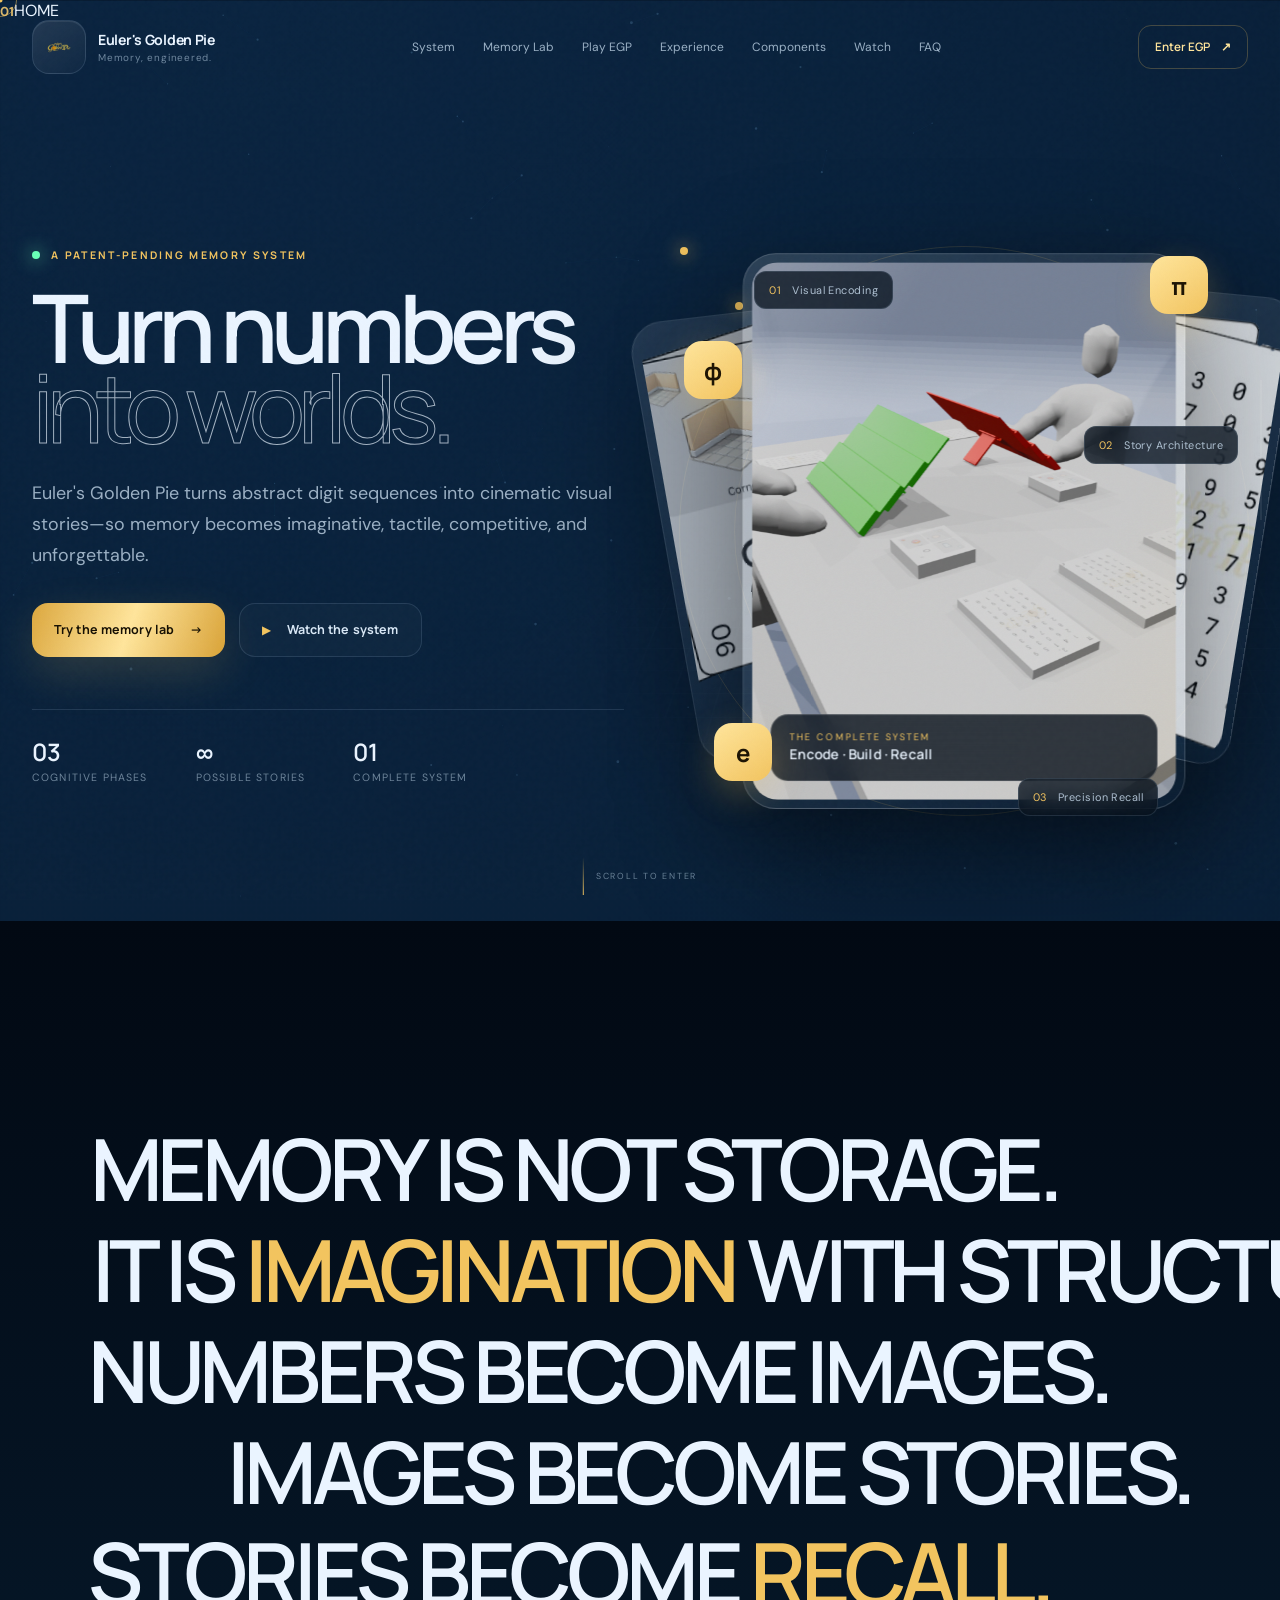
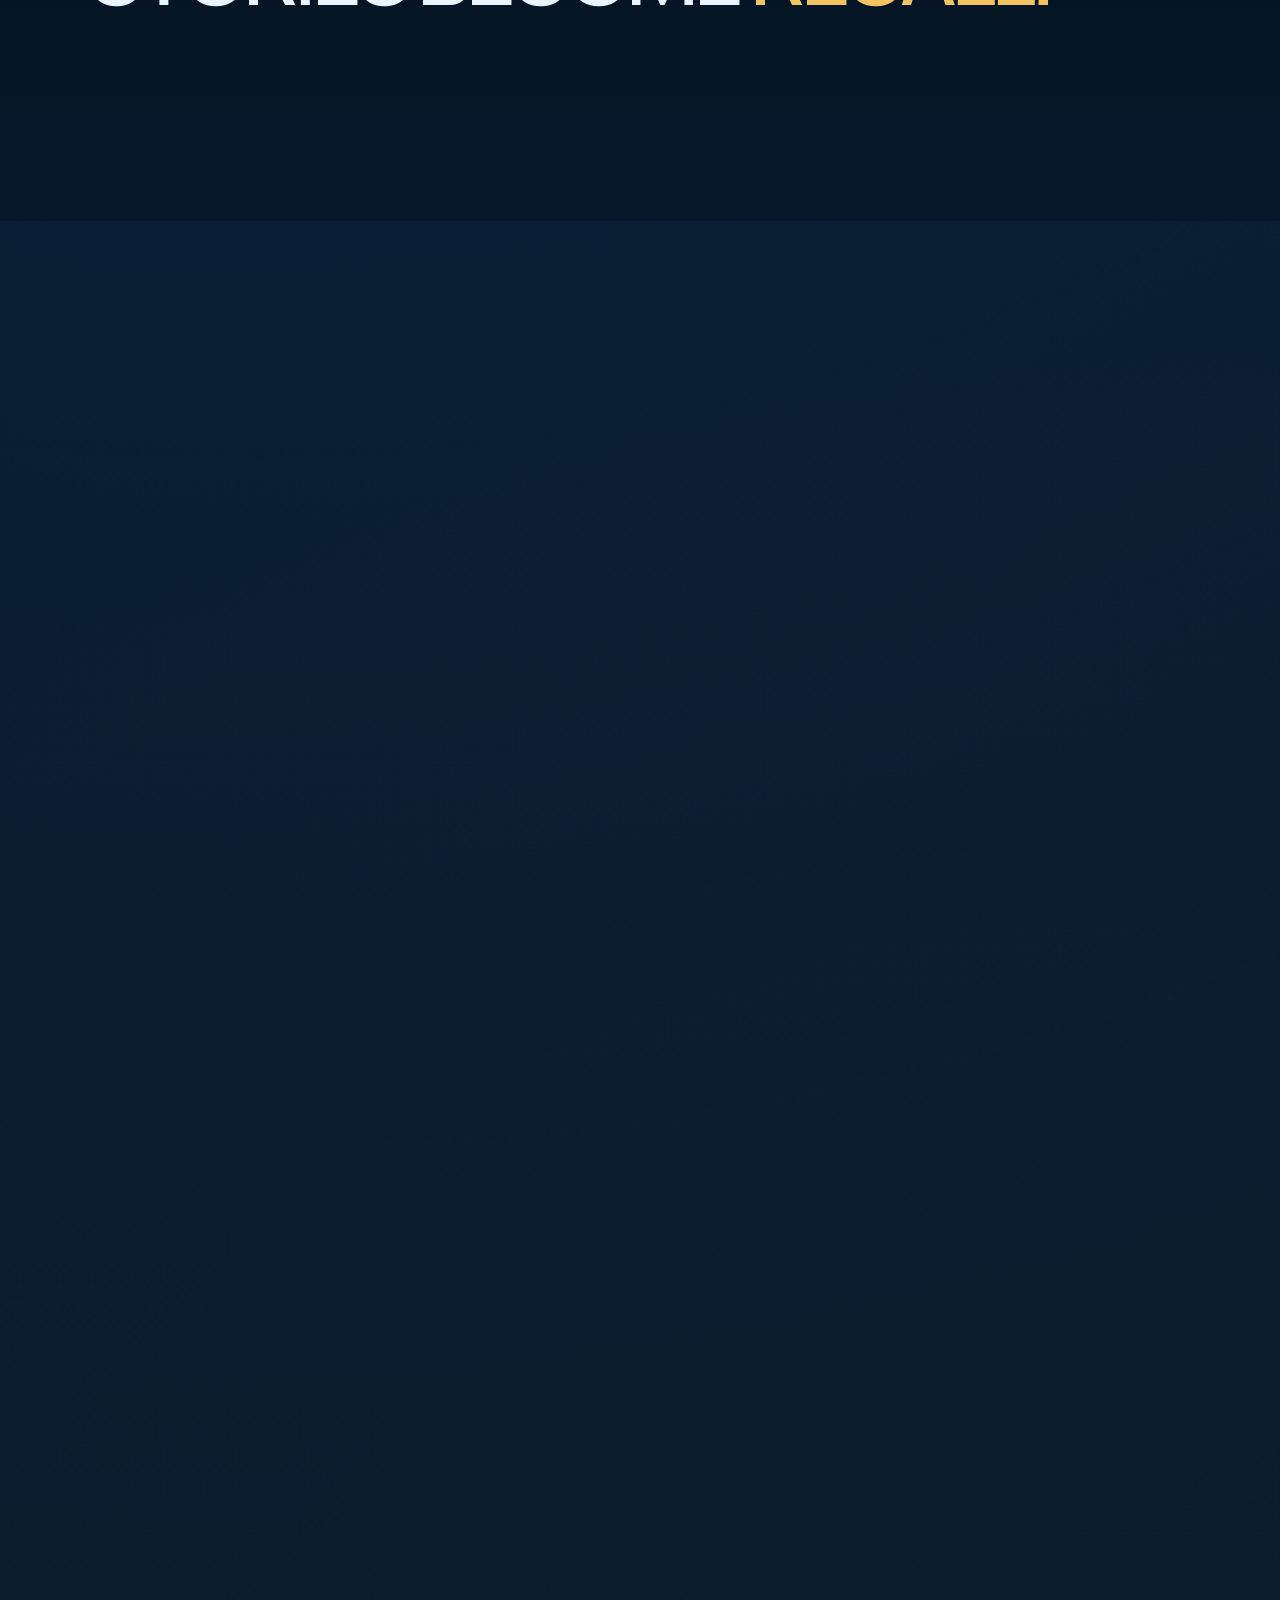
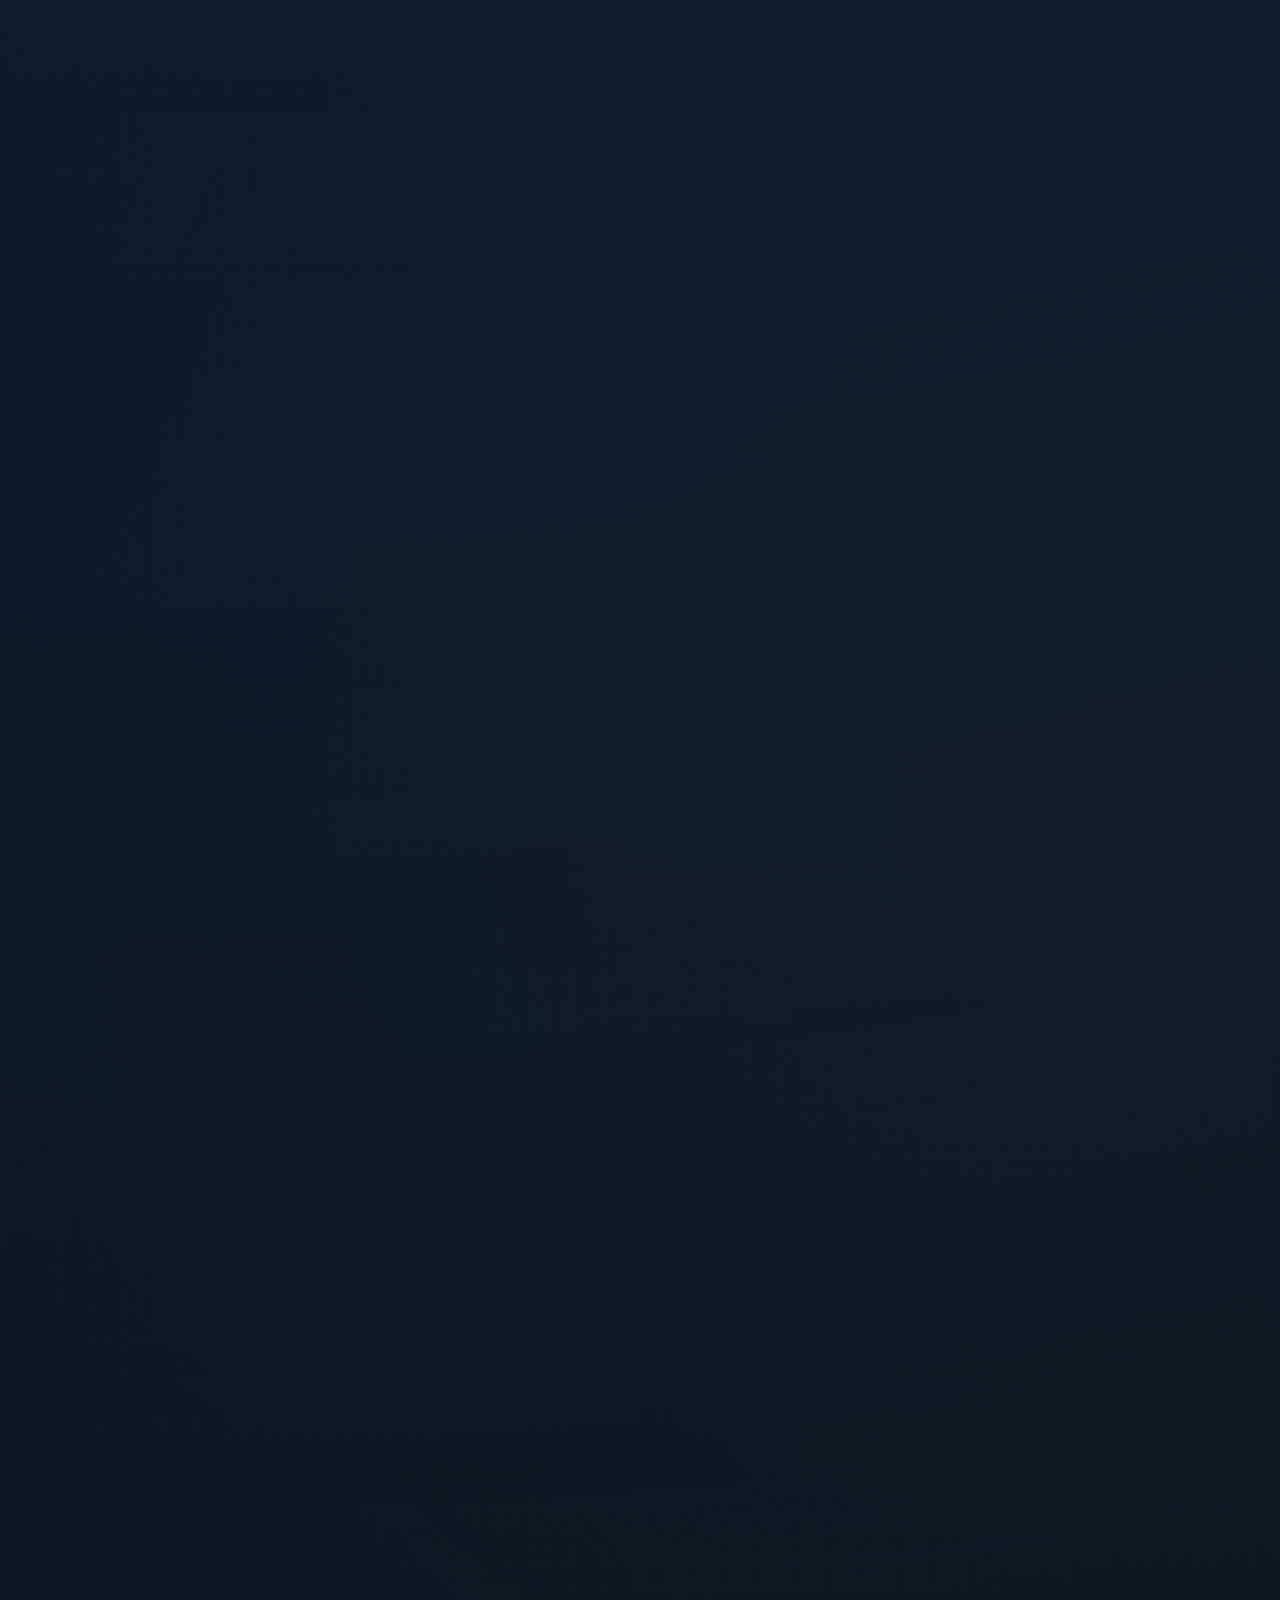
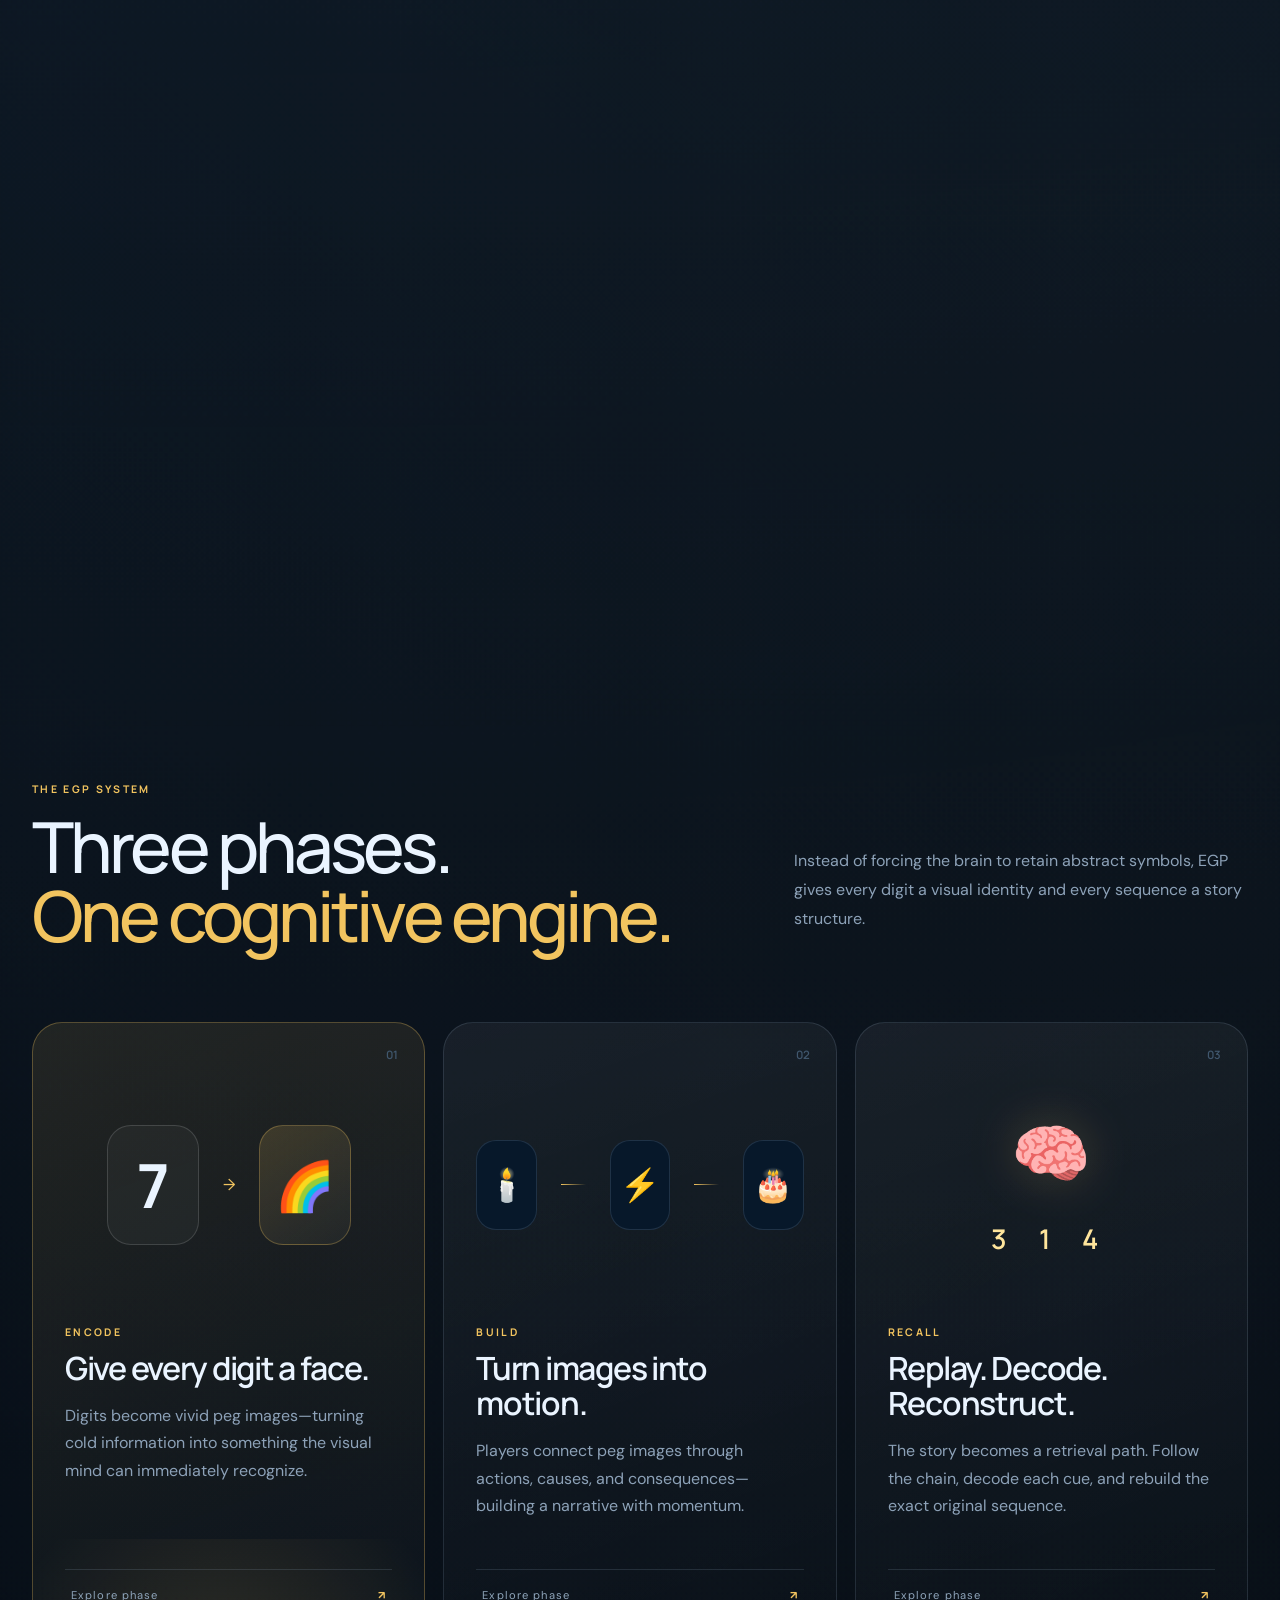
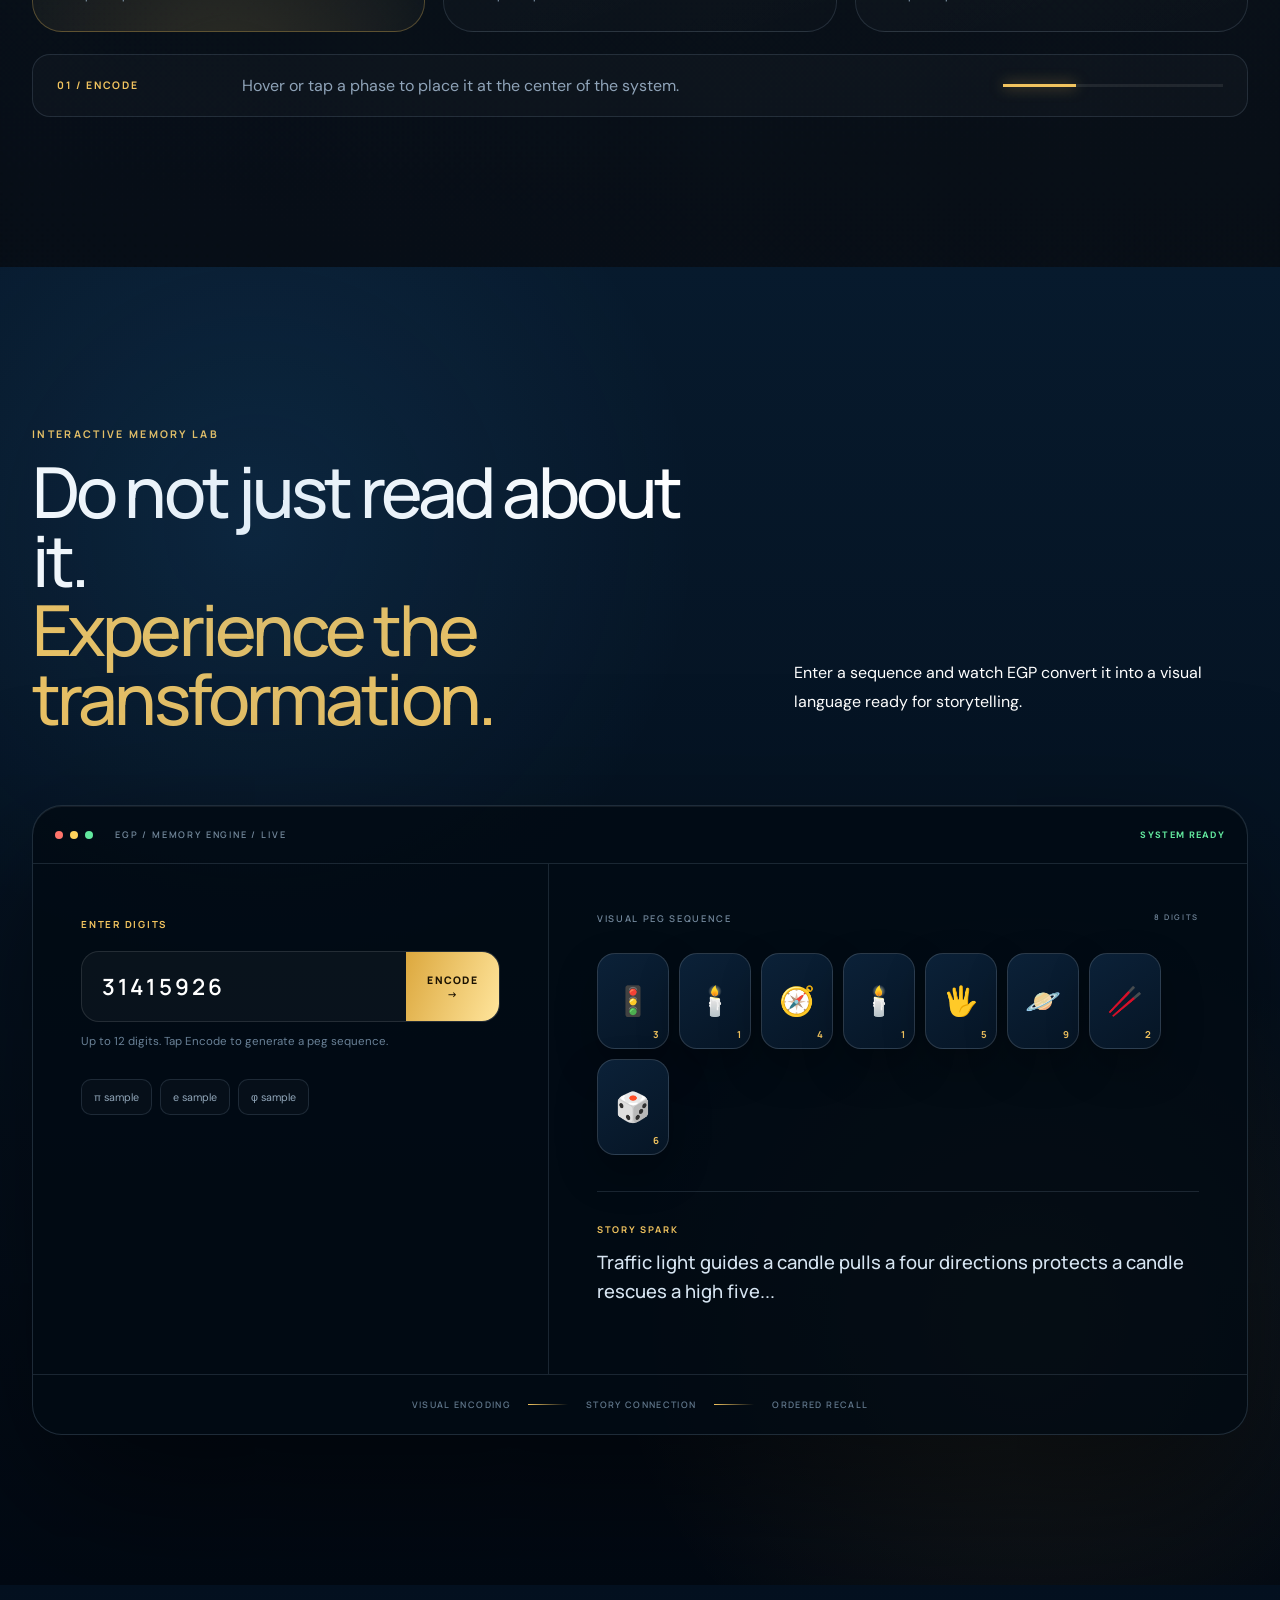
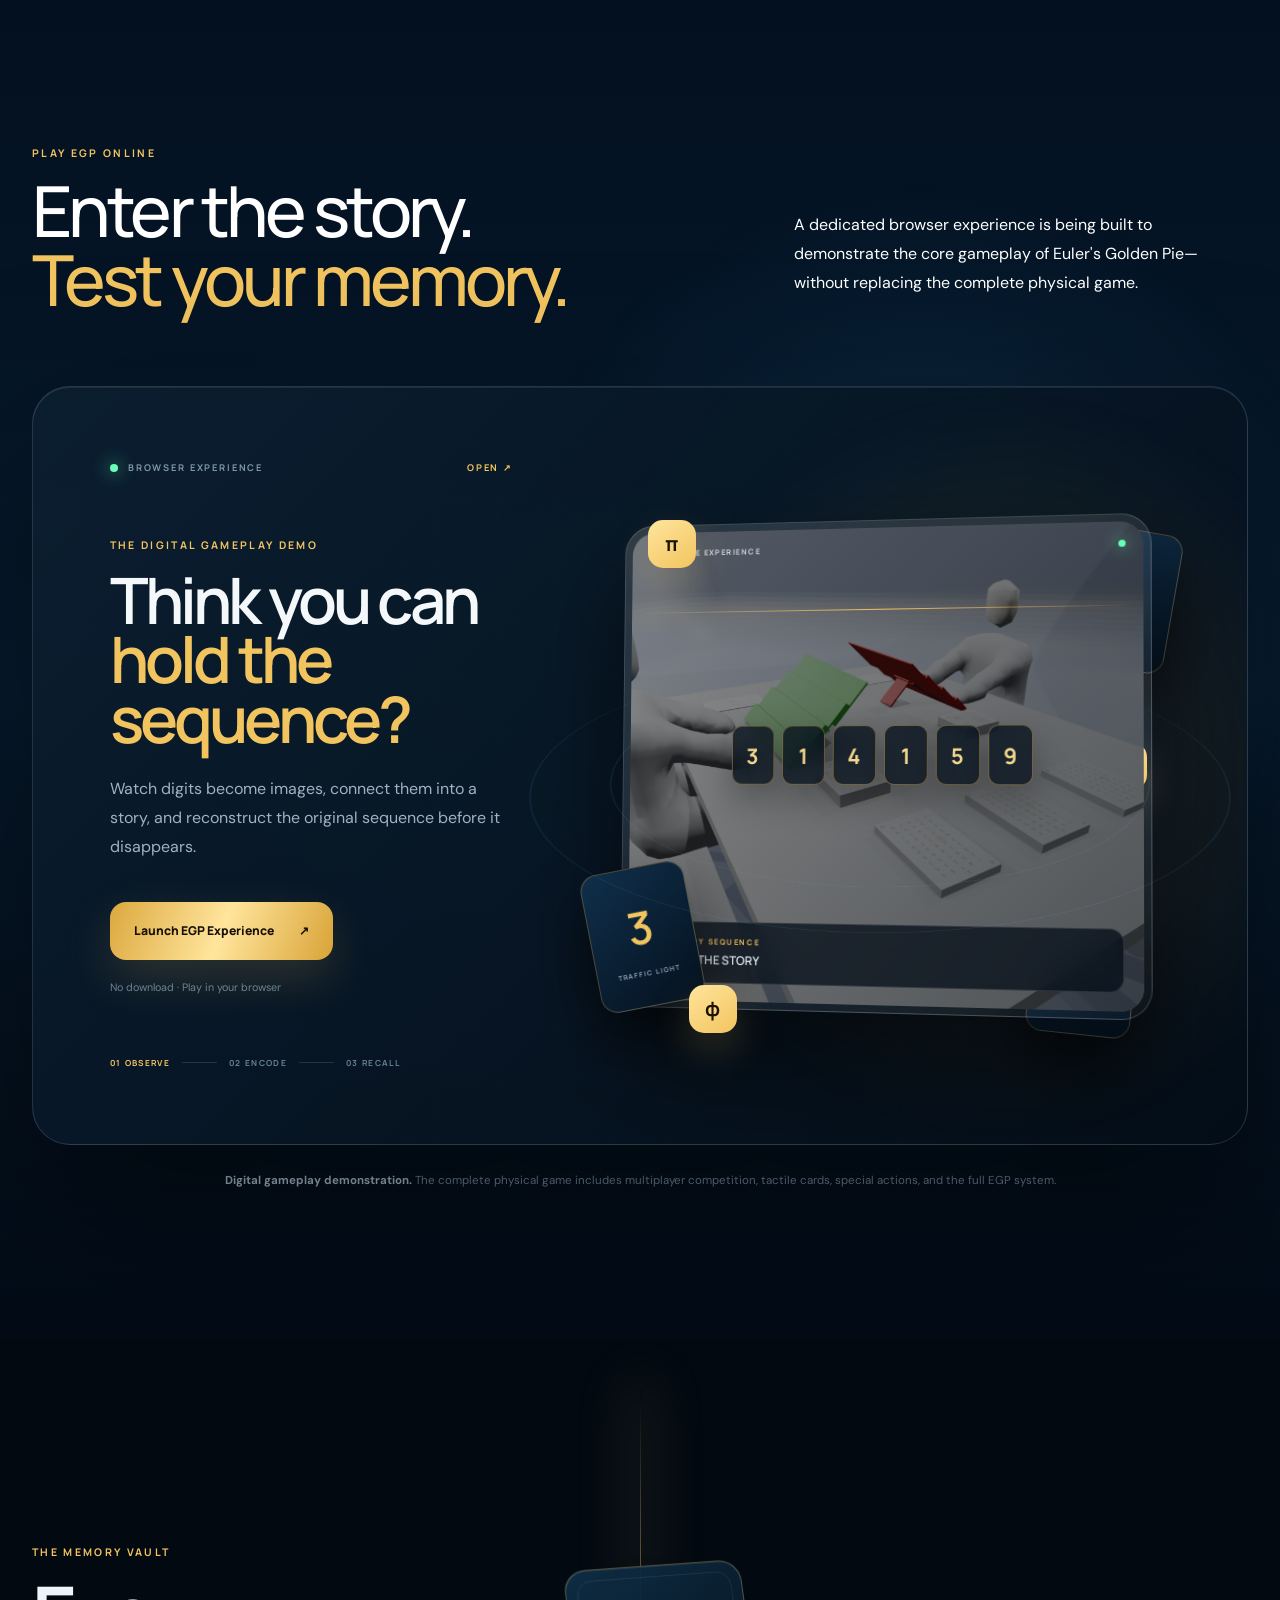
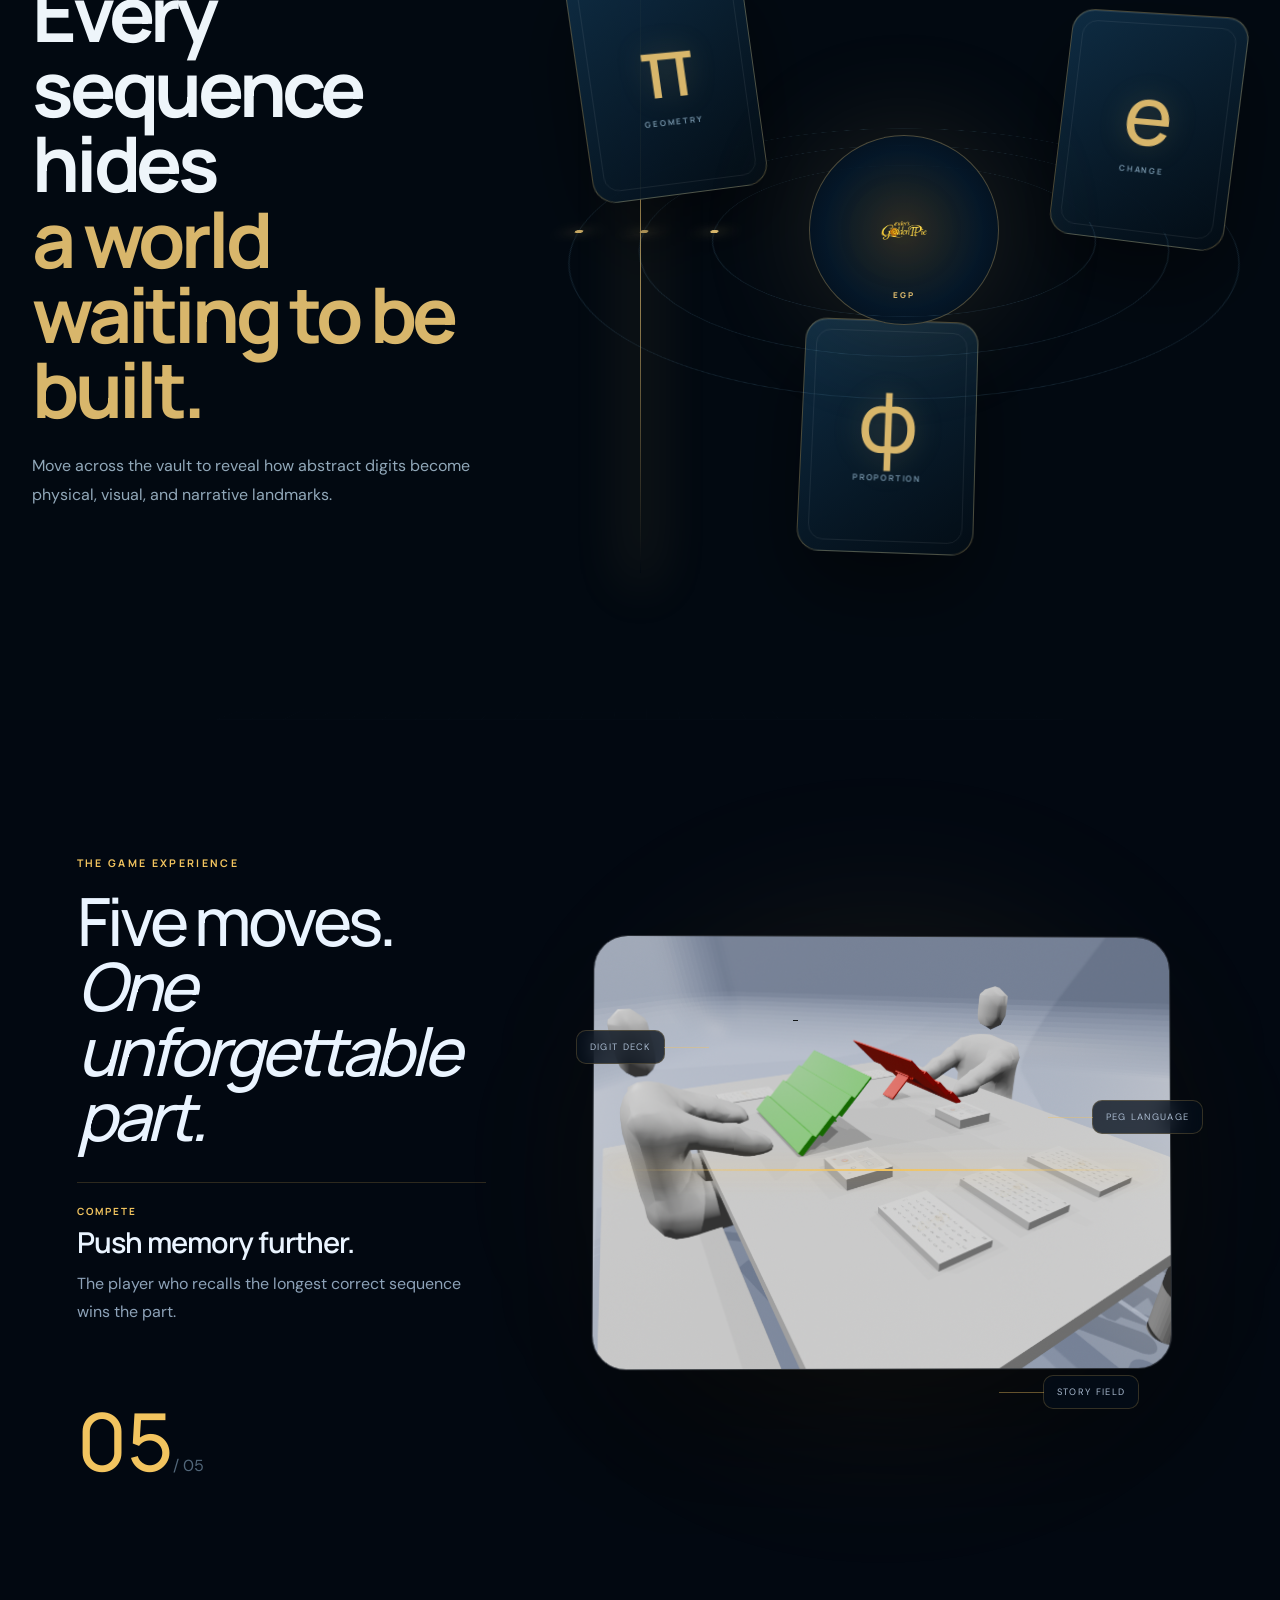
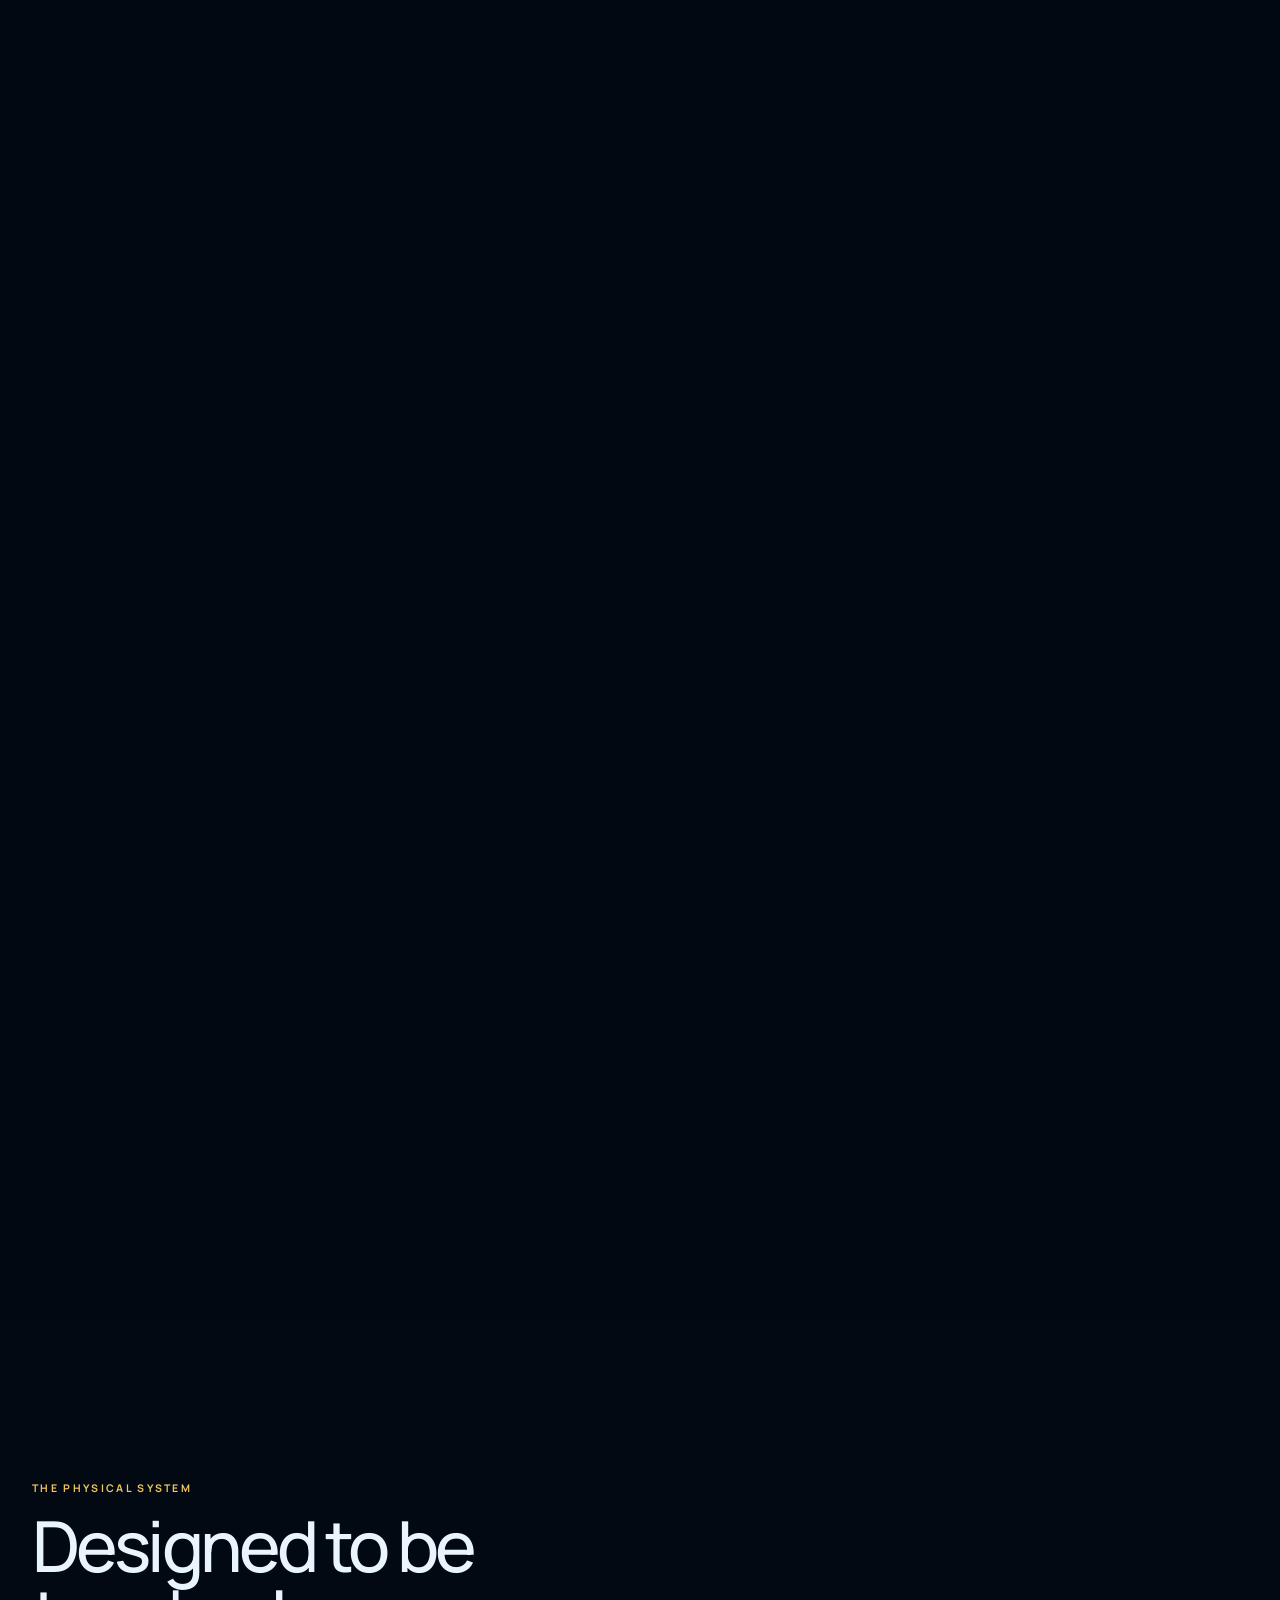
==== commit 539c2166: "Update index.html" ====
--- a/index.html
+++ b/index.html
@@ -19,7 +19,7 @@
   <canvas id="cosmos" aria-hidden="true"></canvas>
   <div class="grain" aria-hidden="true"></div>
   <div class="cursor-dot" aria-hidden="true"></div><div class="cursor-ring" aria-hidden="true"></div>
-  <div class="scroll-progress" aria-hidden="true"><span></span></div><div class="section-radar" id="sectionRadar" aria-hidden="true"><b>01</b><span>HOME</span></div>
+  <div class="scroll-progress" aria-hidden="true"><span></span></div><div class="section-radar" id="sectionRadar" aria-hidden="true"><b>01</b><span></span></div>
 
   <header class="header" data-header>
     <nav class="nav shell">
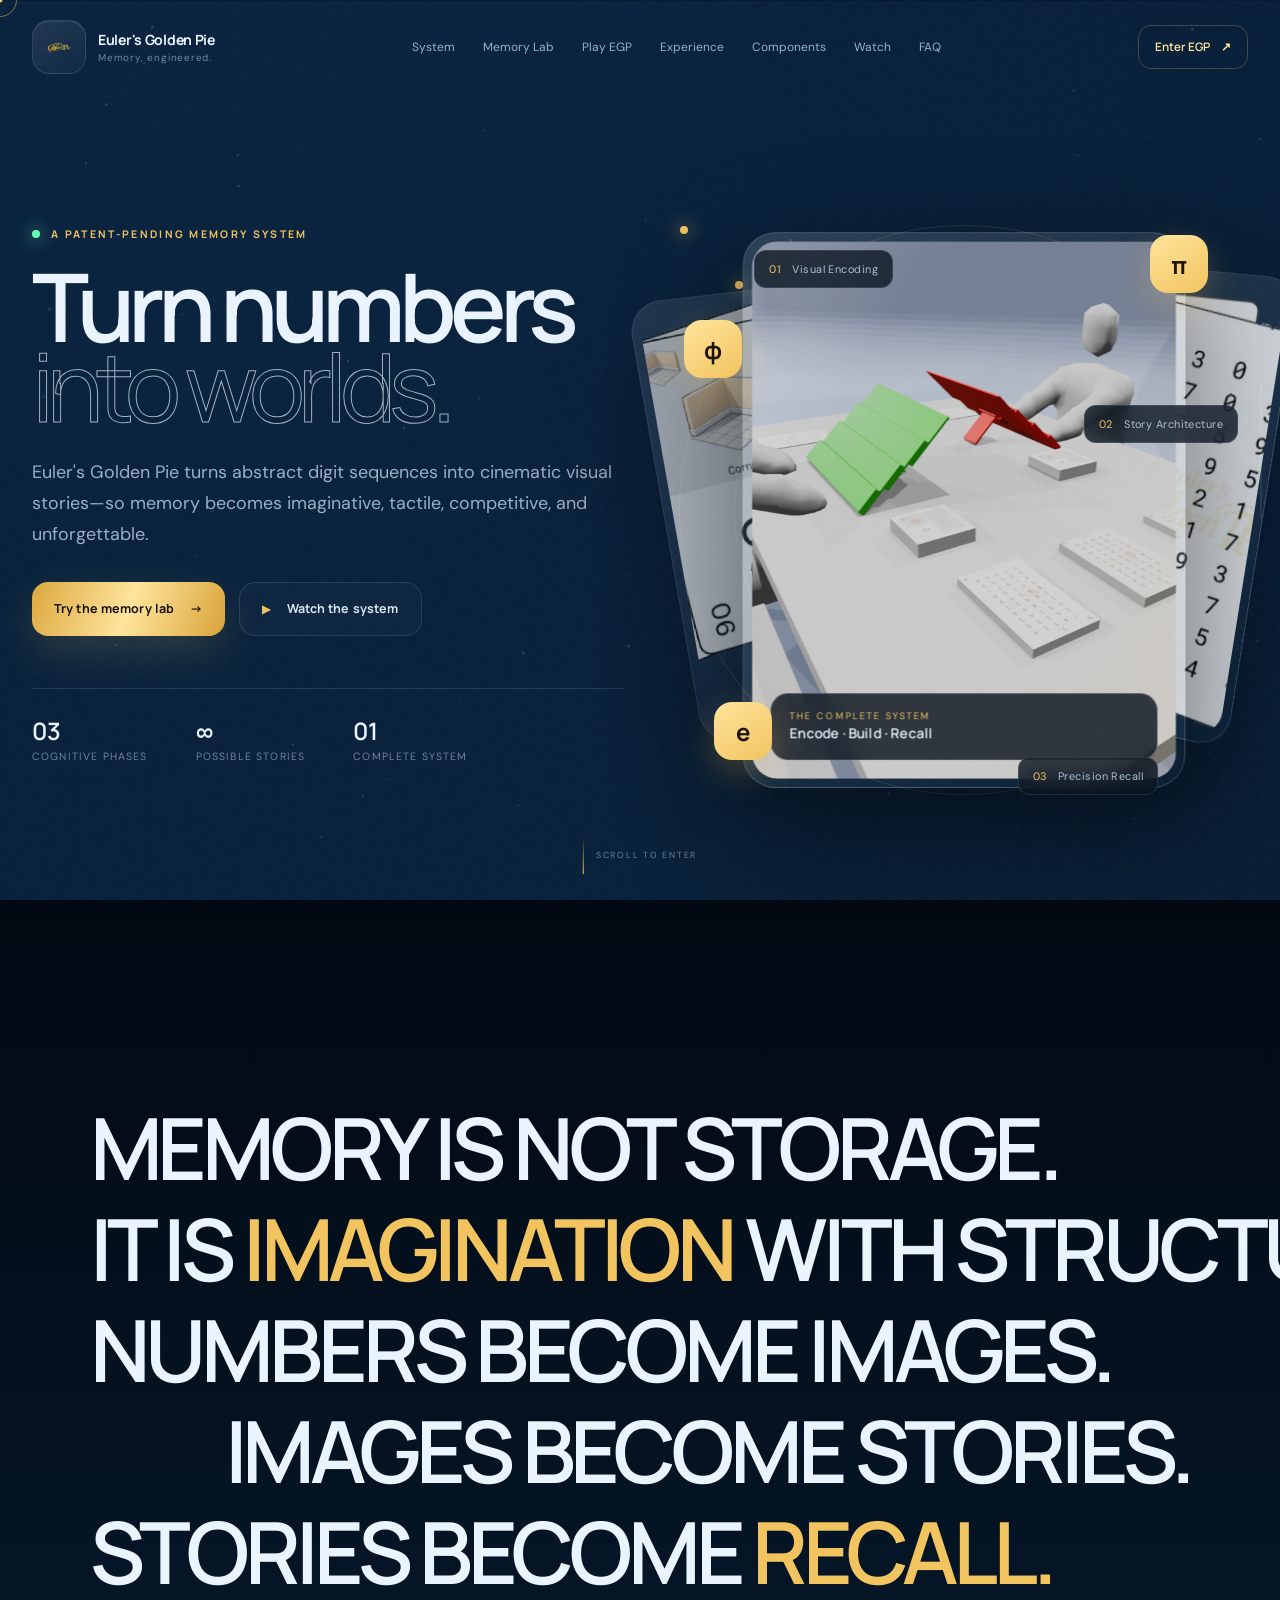
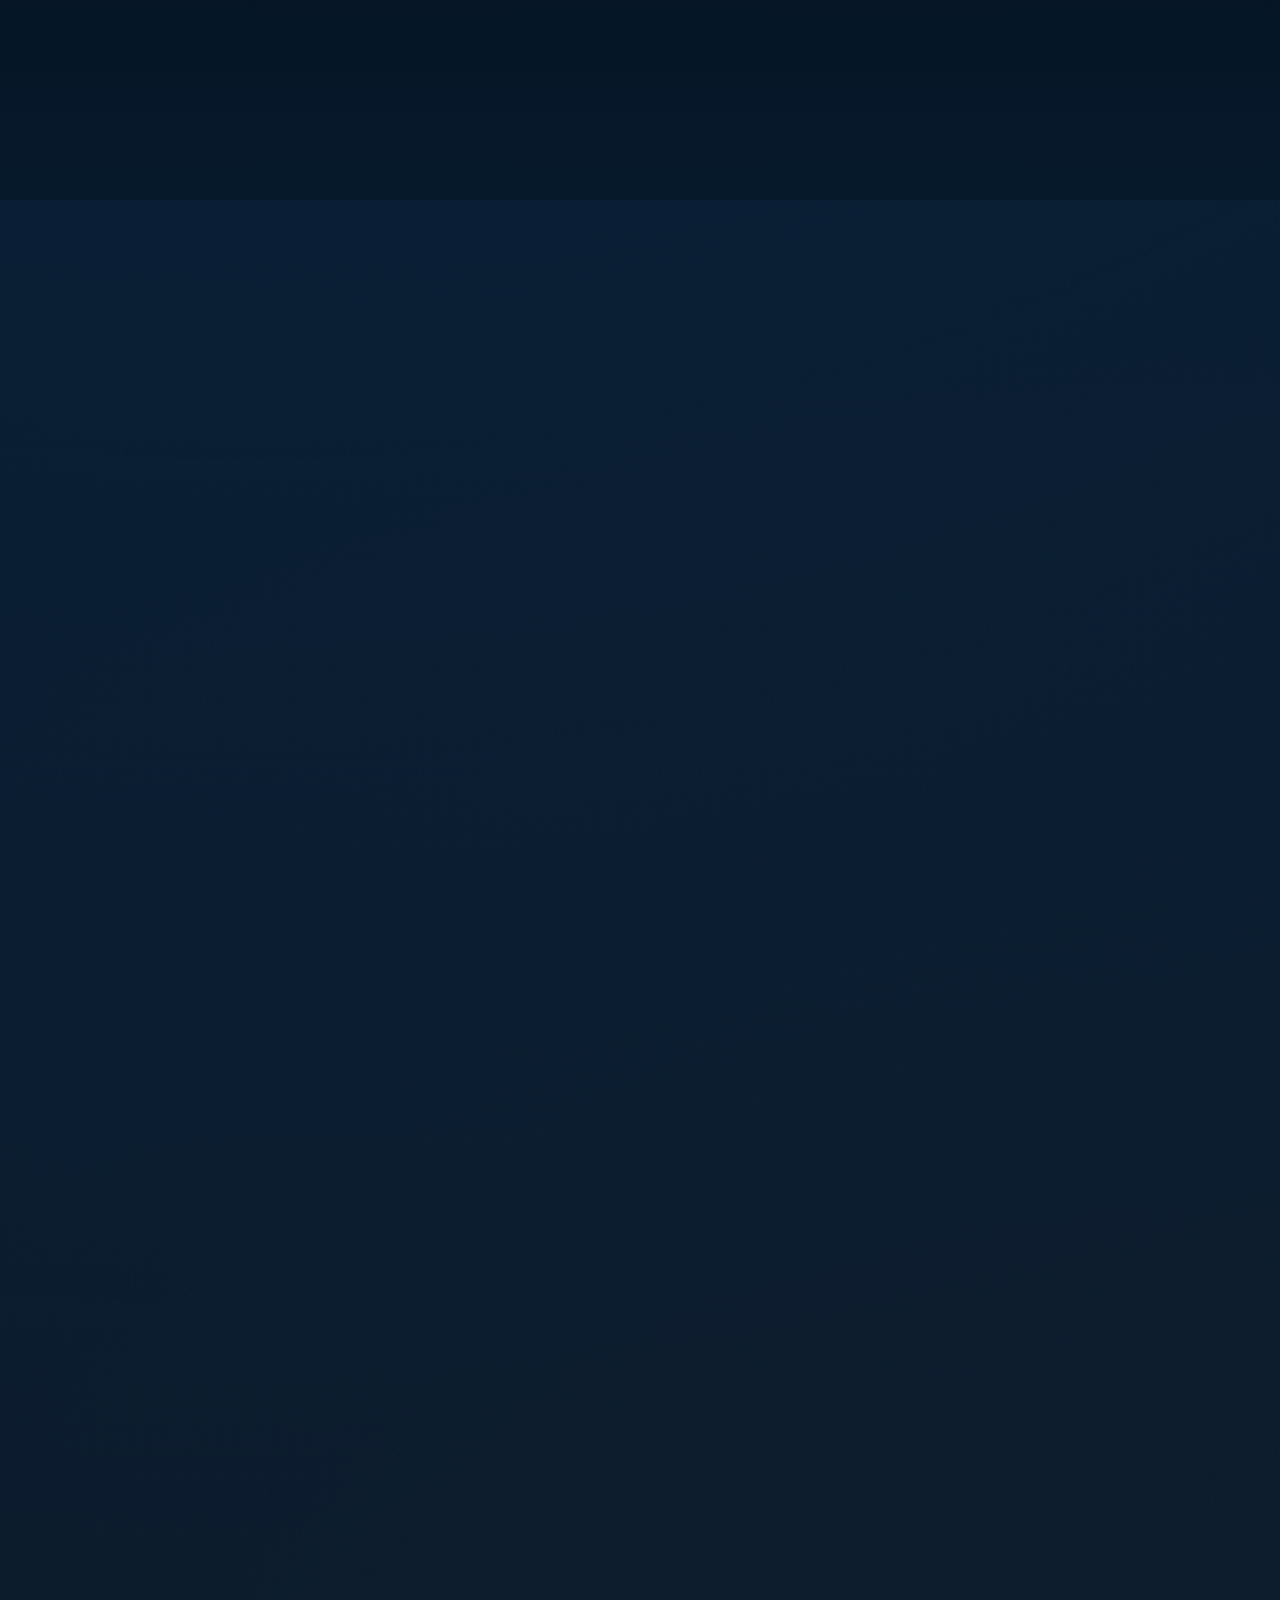
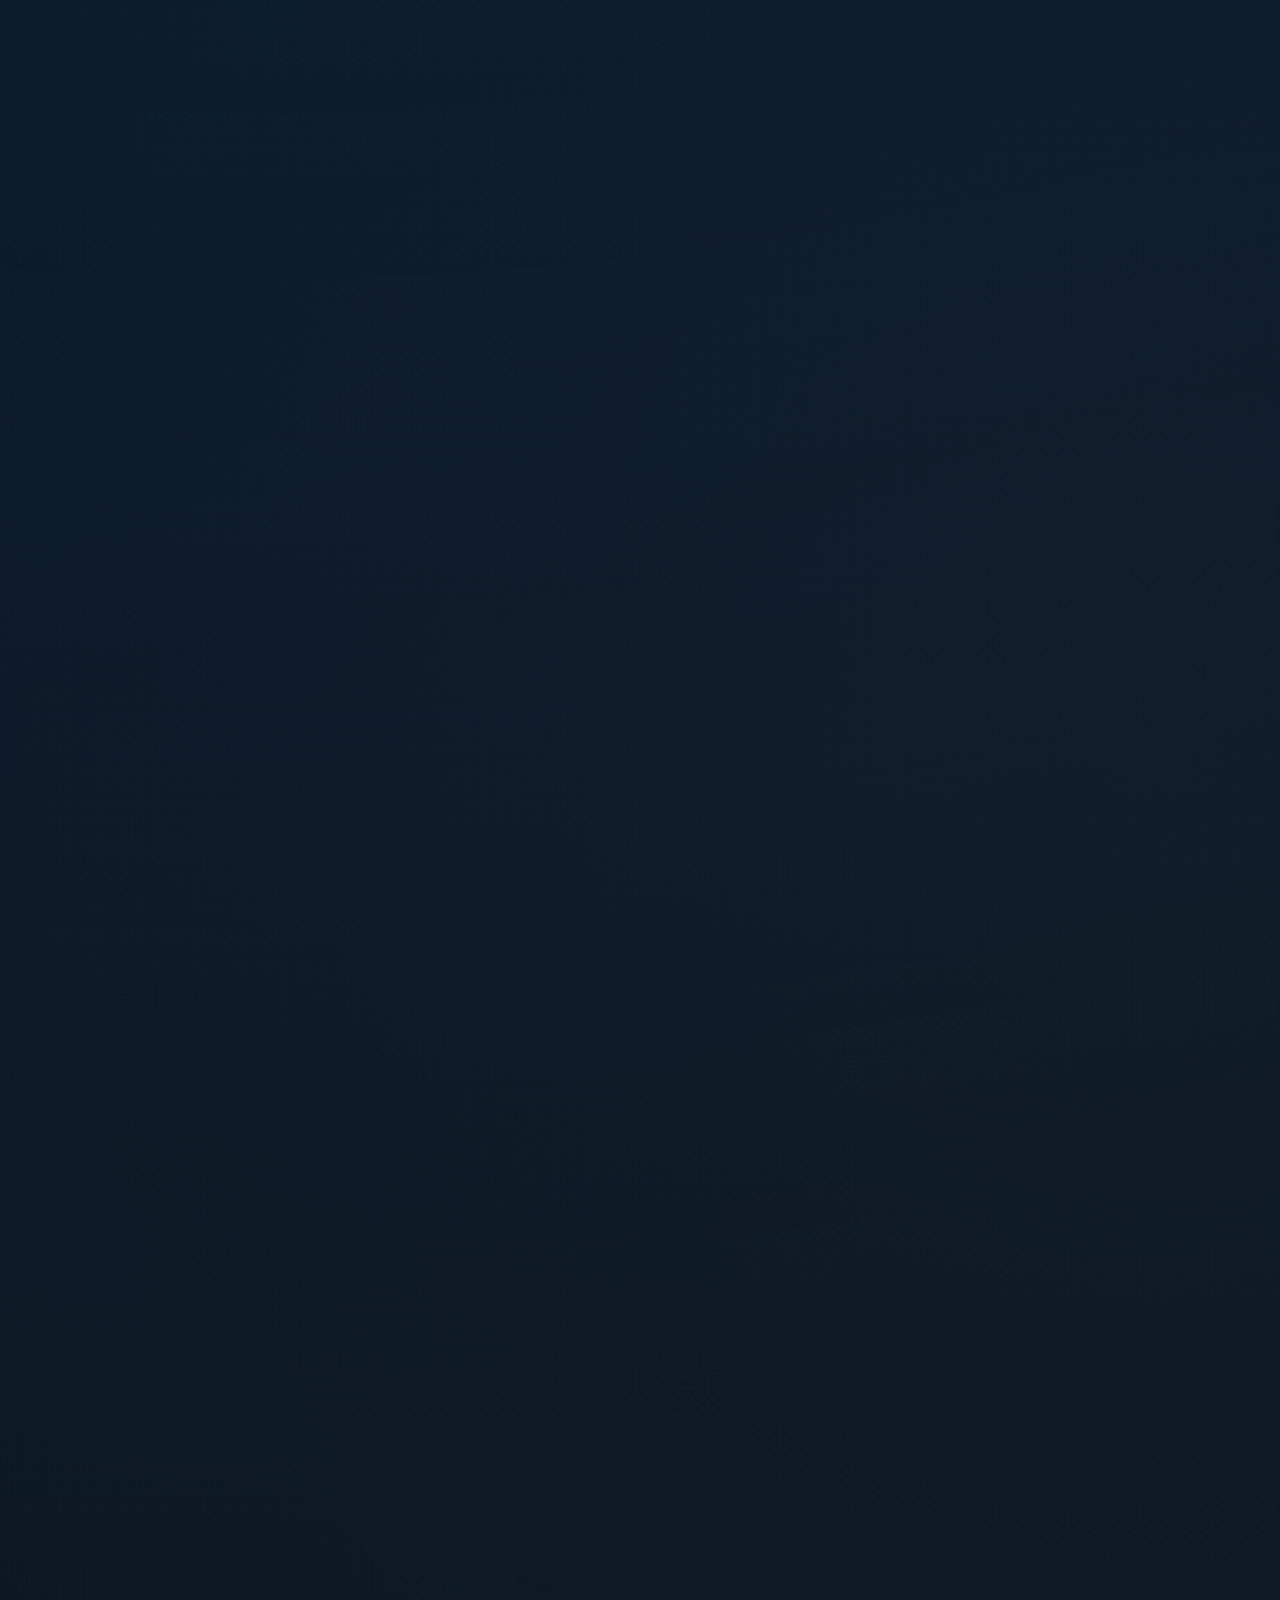
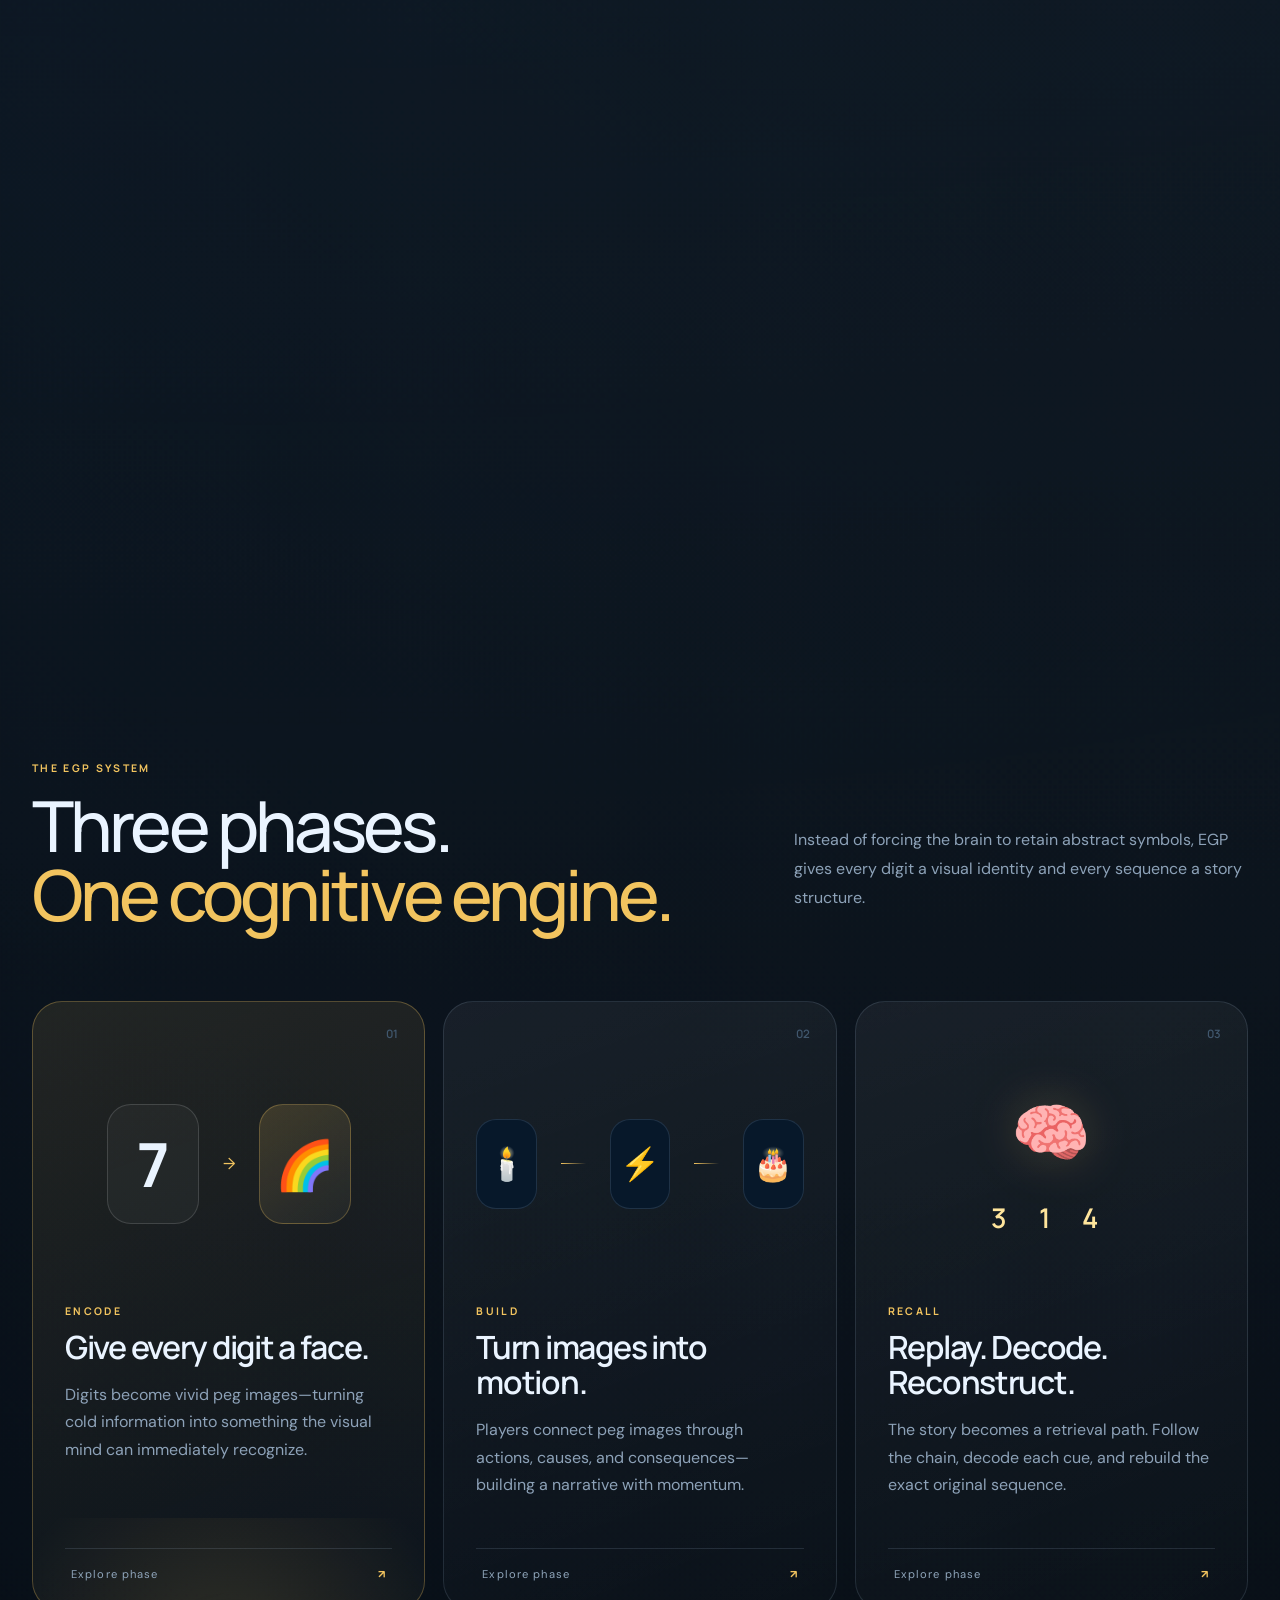
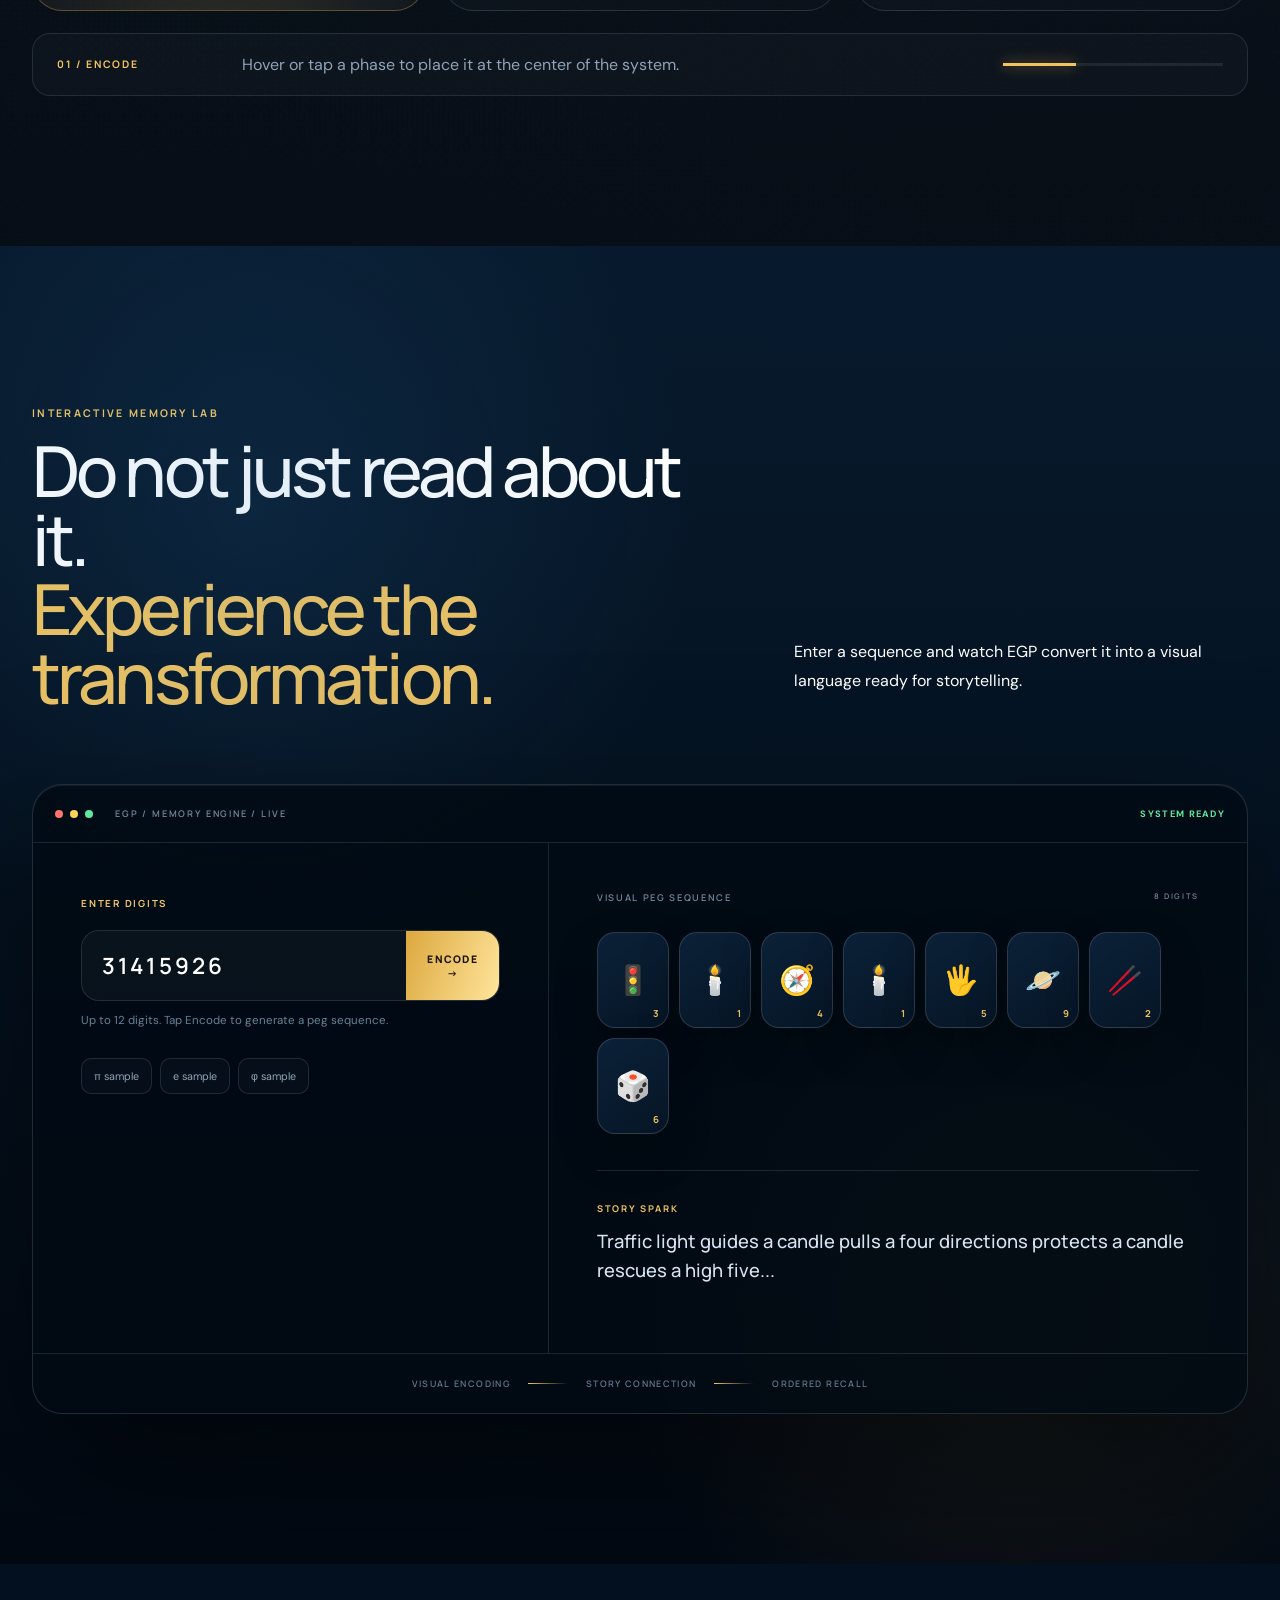
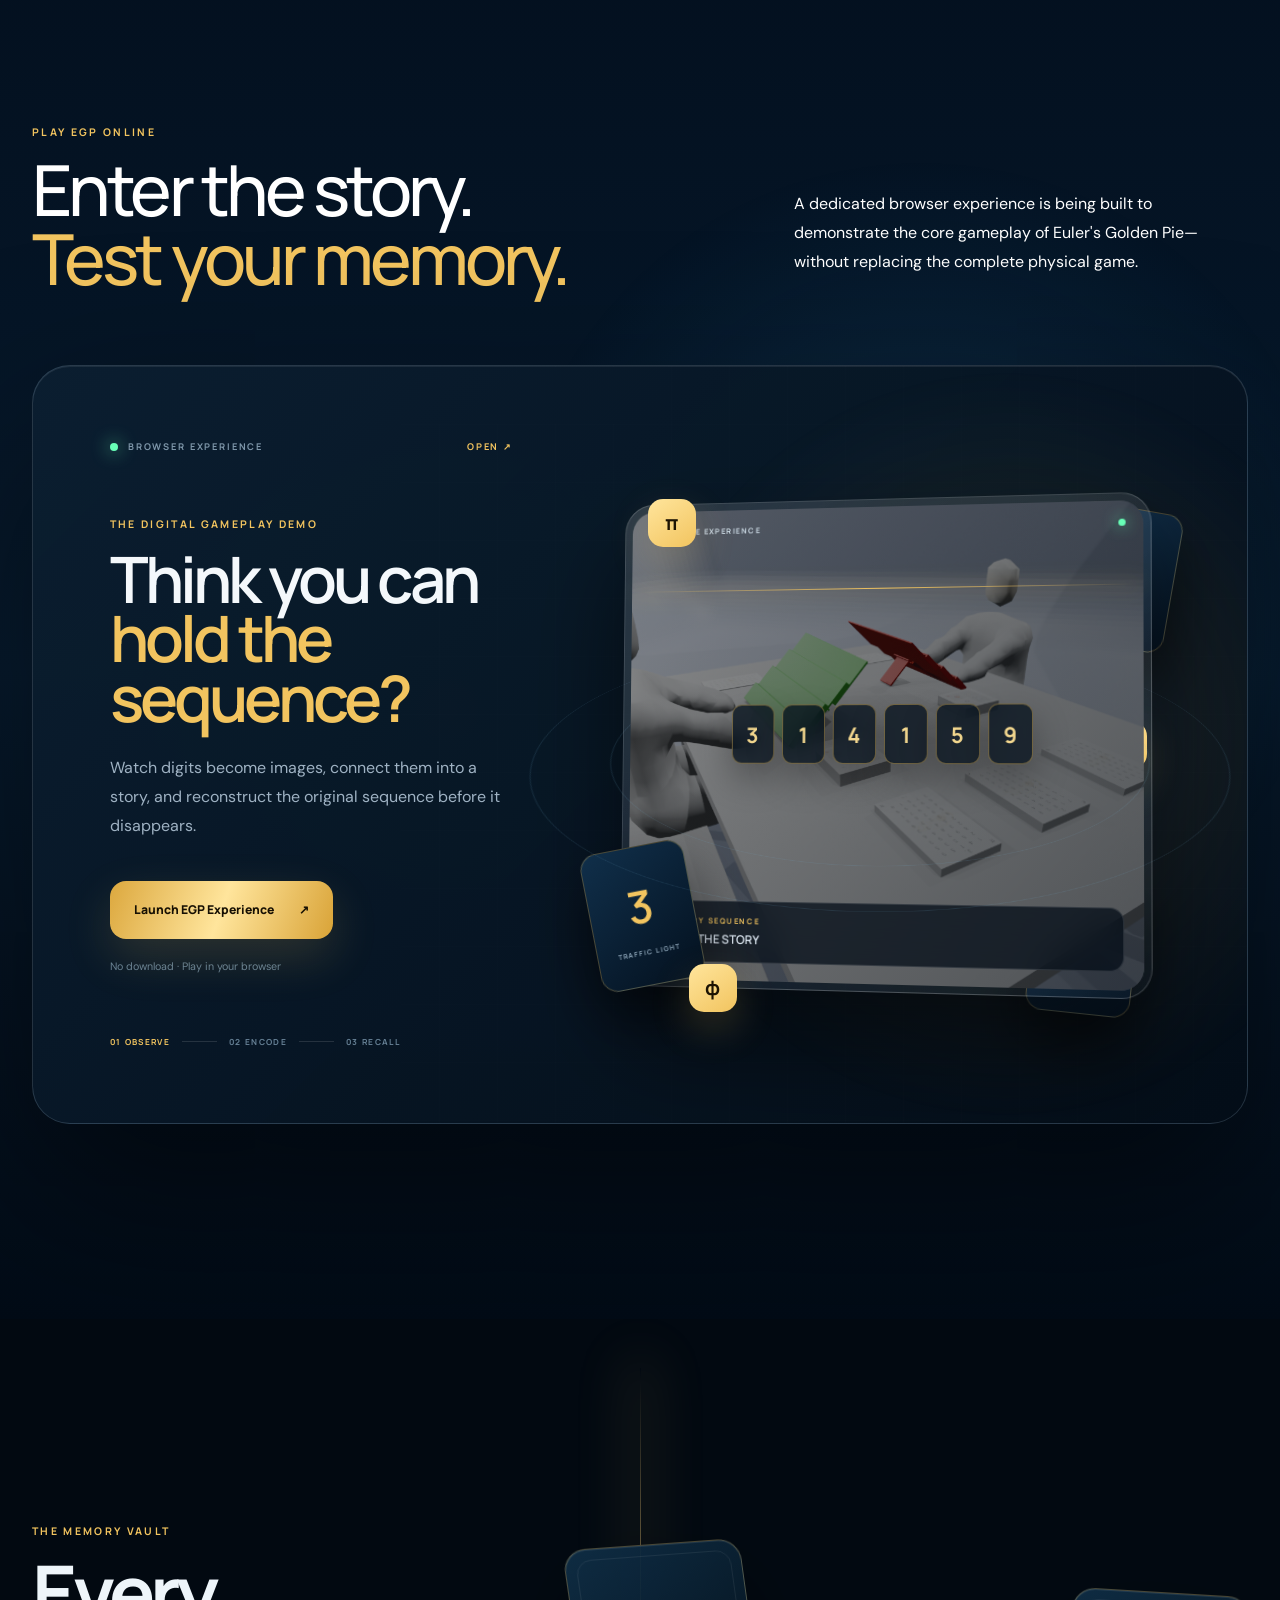
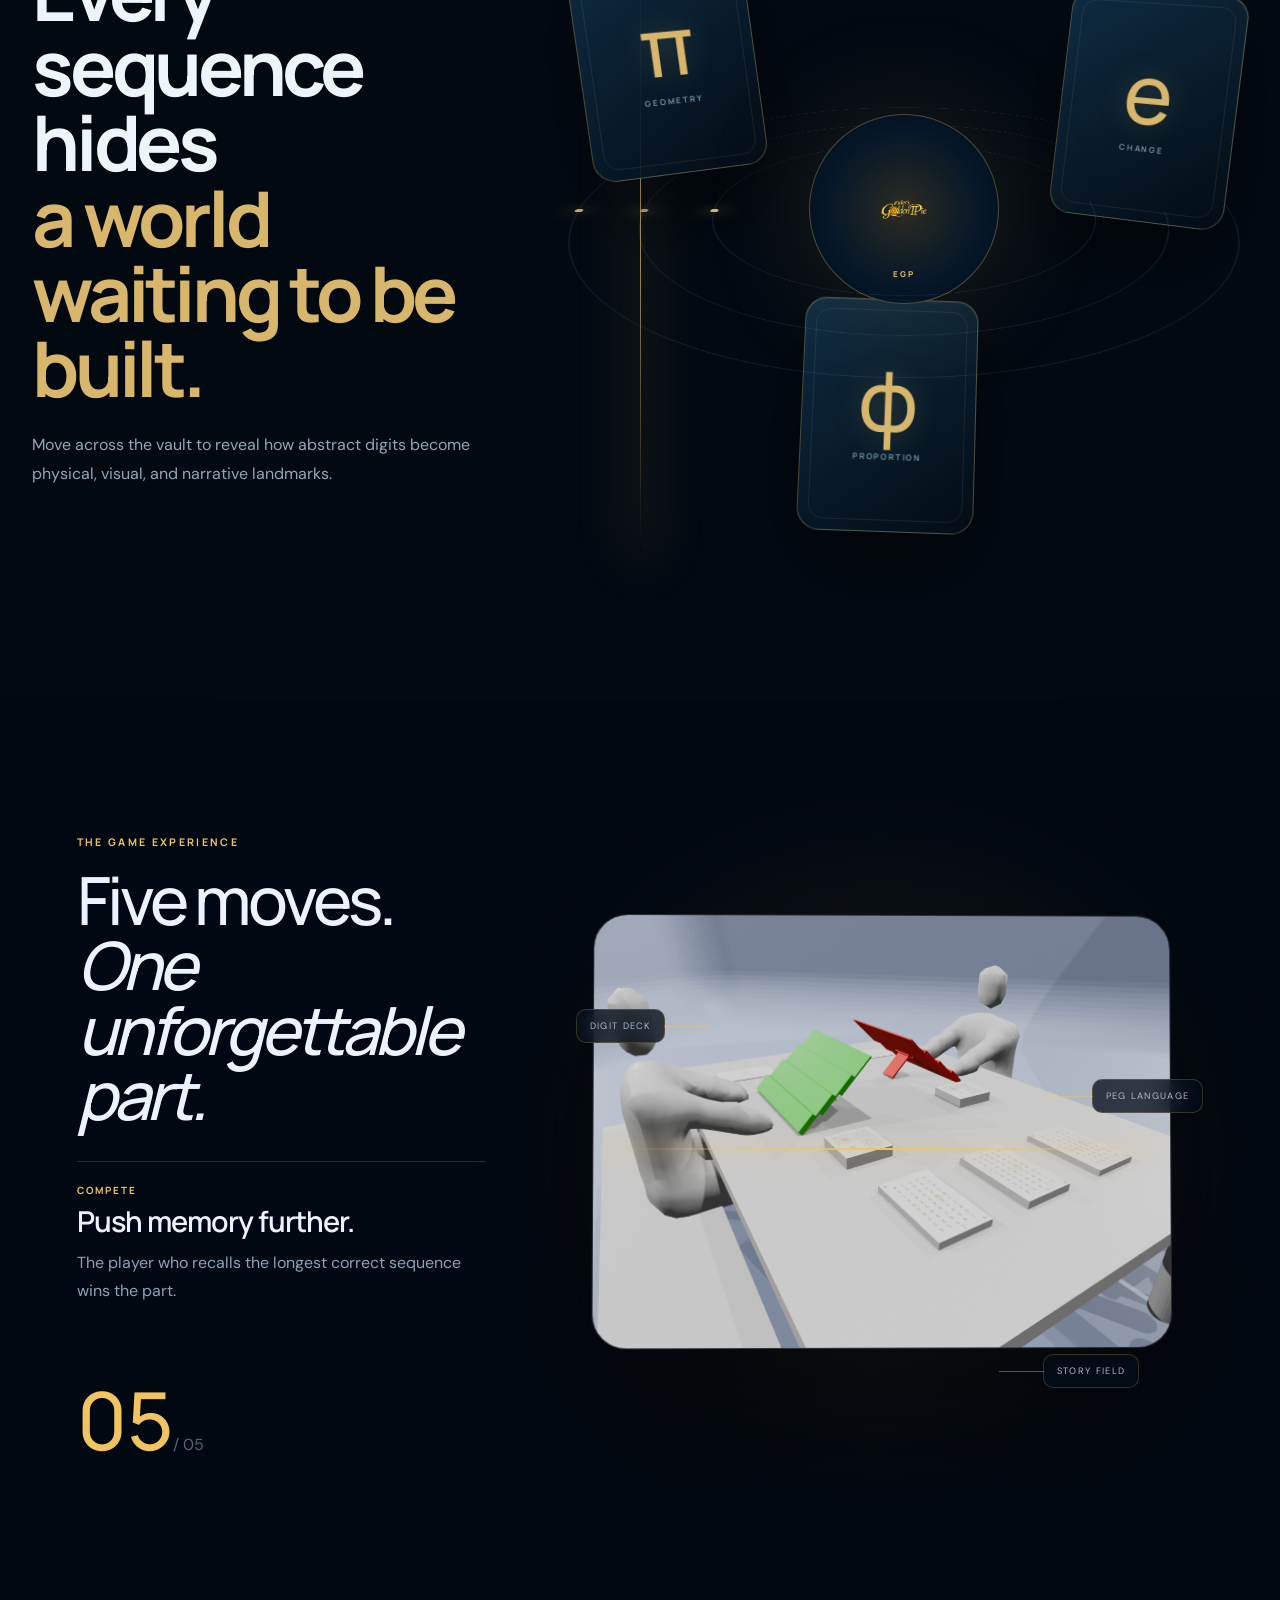
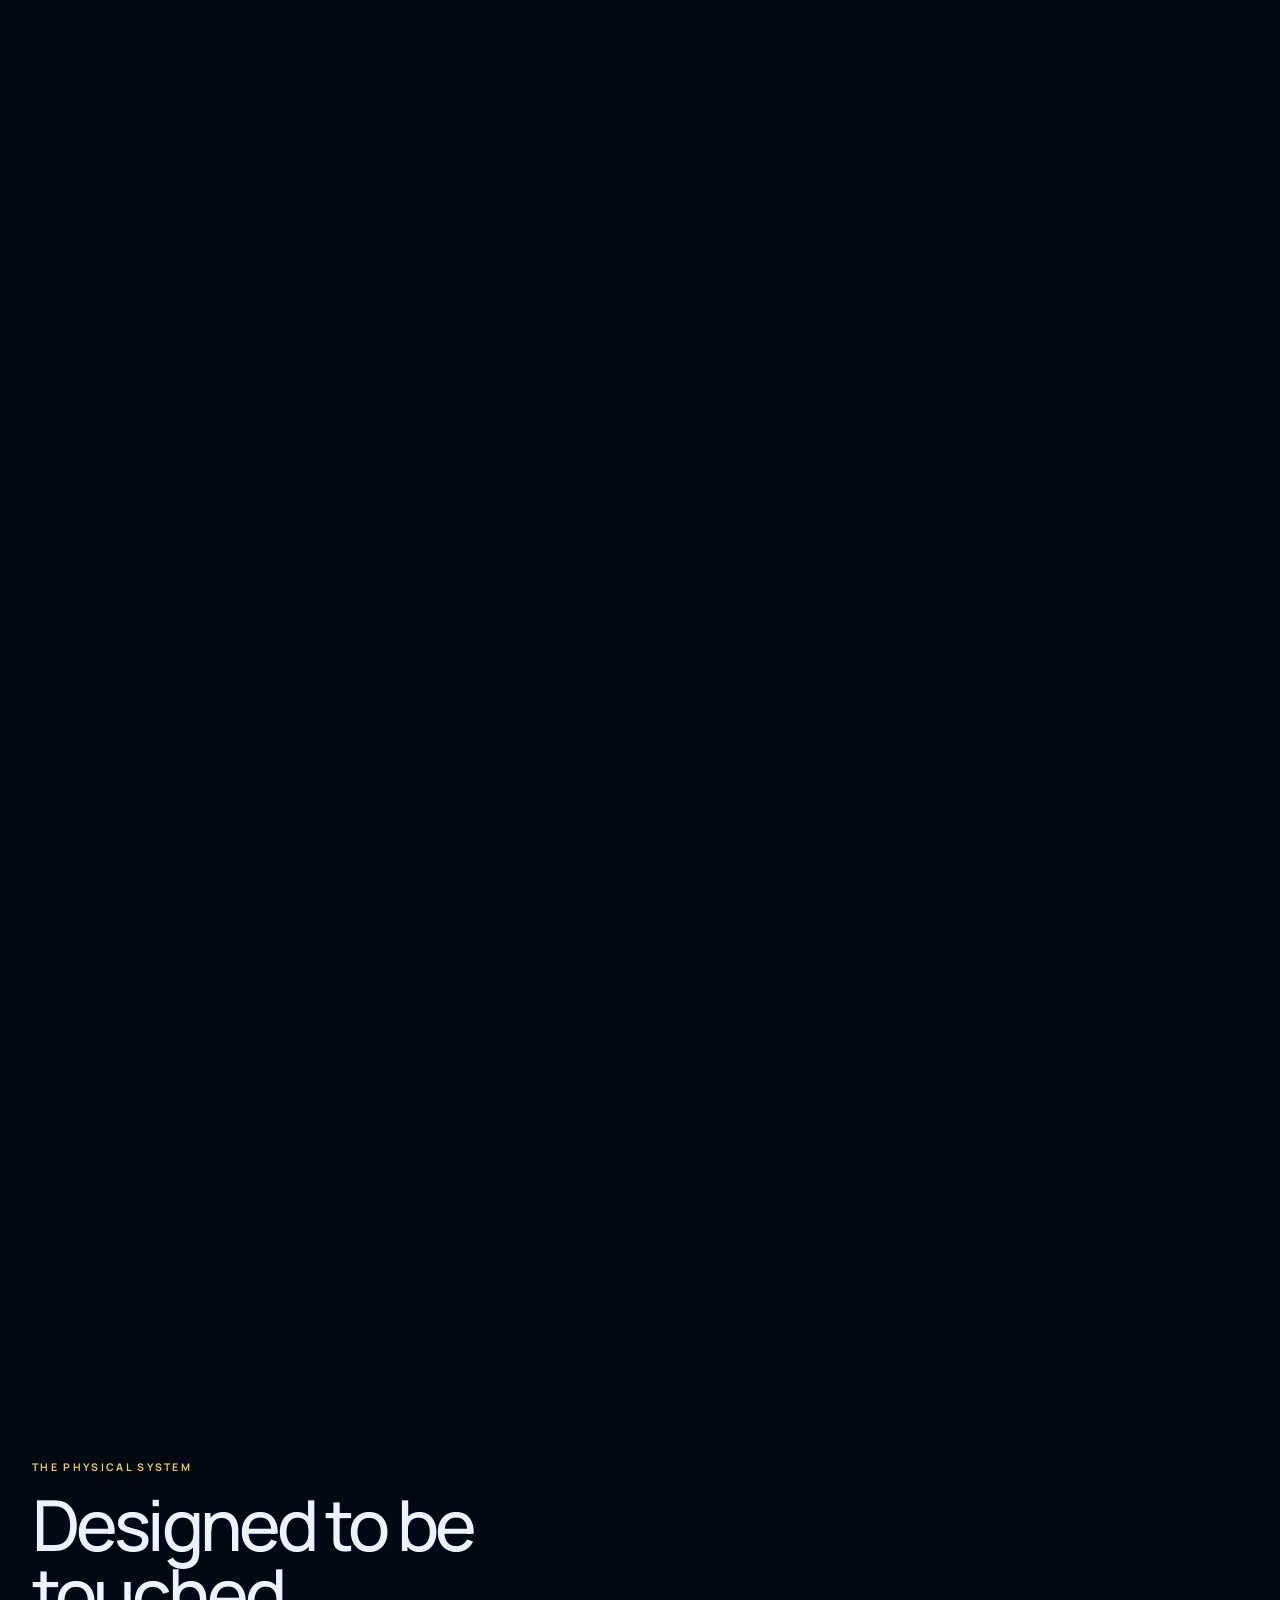
==== commit c88974fb: "Add files via upload" ====
--- a/index.html
+++ b/index.html
@@ -19,7 +19,7 @@
   <canvas id="cosmos" aria-hidden="true"></canvas>
   <div class="grain" aria-hidden="true"></div>
   <div class="cursor-dot" aria-hidden="true"></div><div class="cursor-ring" aria-hidden="true"></div>
-  <div class="scroll-progress" aria-hidden="true"><span></span></div><div class="section-radar" id="sectionRadar" aria-hidden="true"><b>01</b><span></span></div>
+  <div class="scroll-progress" aria-hidden="true"><span></span></div>
 
   <header class="header" data-header>
     <nav class="nav shell">
--- a/style.css
+++ b/style.css
@@ -142,3 +142,6 @@
 @keyframes launchScan{0%,100%{top:18%;opacity:.4}50%{top:84%;opacity:1}}@keyframes launchDigit{50%{transform:translateY(-7px);border-color:rgba(242,196,95,.7)}}
 @media(max-width:980px){.game-launch-card{grid-template-columns:1fr;min-height:auto}.game-launch-status{margin-bottom:40px}.game-launch-visual{height:540px}.game-launch-copy{text-align:center}.game-launch-copy>p:not(.eyebrow){margin-inline:auto}.game-launch-actions,.game-launch-flow{justify-content:center}}
 @media(max-width:650px){.brand-icon{width:48px;height:48px}.brand-icon img{width:38px}.game-launch-card{padding:28px 20px;border-radius:25px}.game-launch-copy h3{font-size:clamp(2.8rem,14vw,4.3rem)}.game-launch-actions{align-items:stretch}.game-launch-button{width:100%;justify-content:center}.game-launch-actions small{width:100%}.game-launch-flow{gap:7px;font-size:.43rem}.game-launch-flow i{width:17px}.game-launch-visual{height:390px;margin-inline:-12px}.launch-screen{width:92%;border-radius:21px}.launch-screen img,.launch-screen:after{border-radius:16px}.launch-digits{gap:4px}.launch-digits span{width:31px;height:44px;font-size:1rem;border-radius:7px}.launch-card{width:75px;height:100px}.launch-card span{font-size:2rem}.lc-one{right:0}.lc-two{left:0}.lc-three{right:15px}.launch-constant{width:39px;height:39px;border-radius:12px}.orbit-one{width:350px;height:350px}.orbit-two{width:440px;height:440px}}
+
+/* Final cleanup: section radar removed from official release. */
+.section-radar{display:none!important}
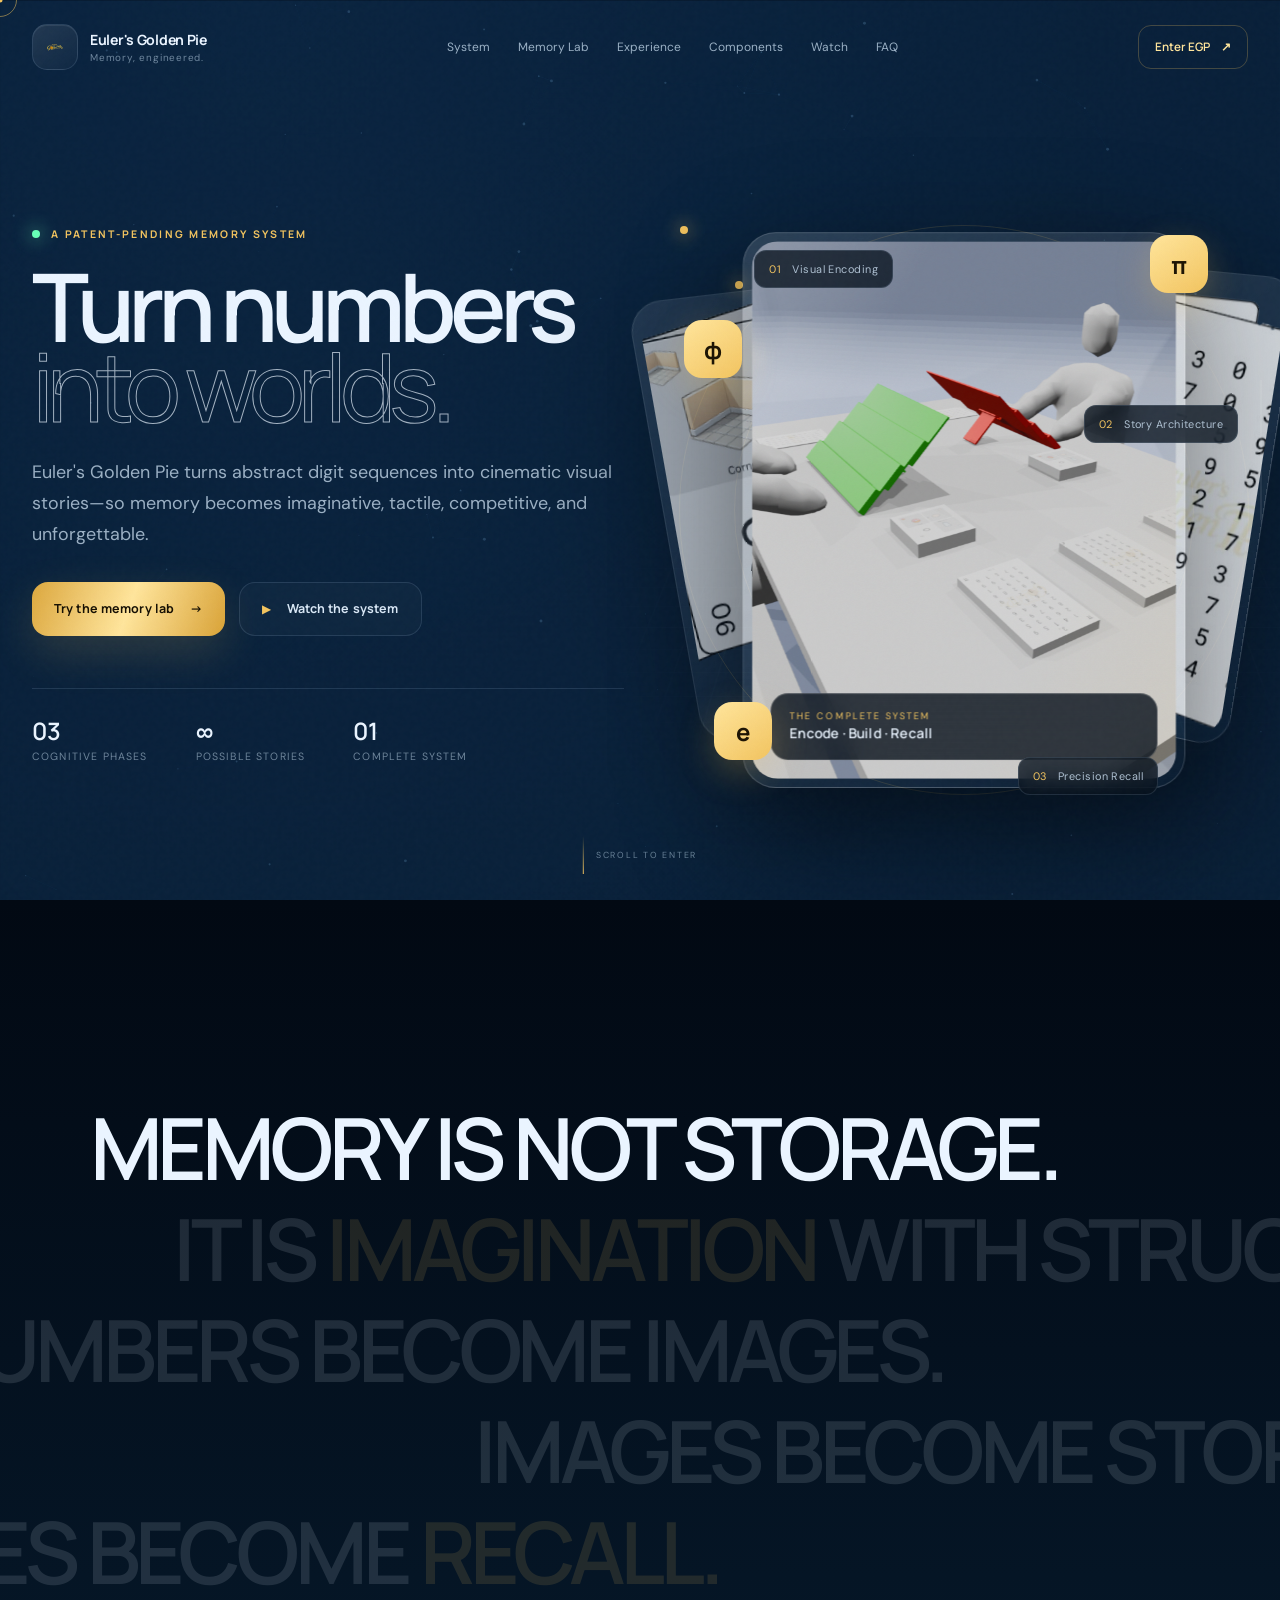
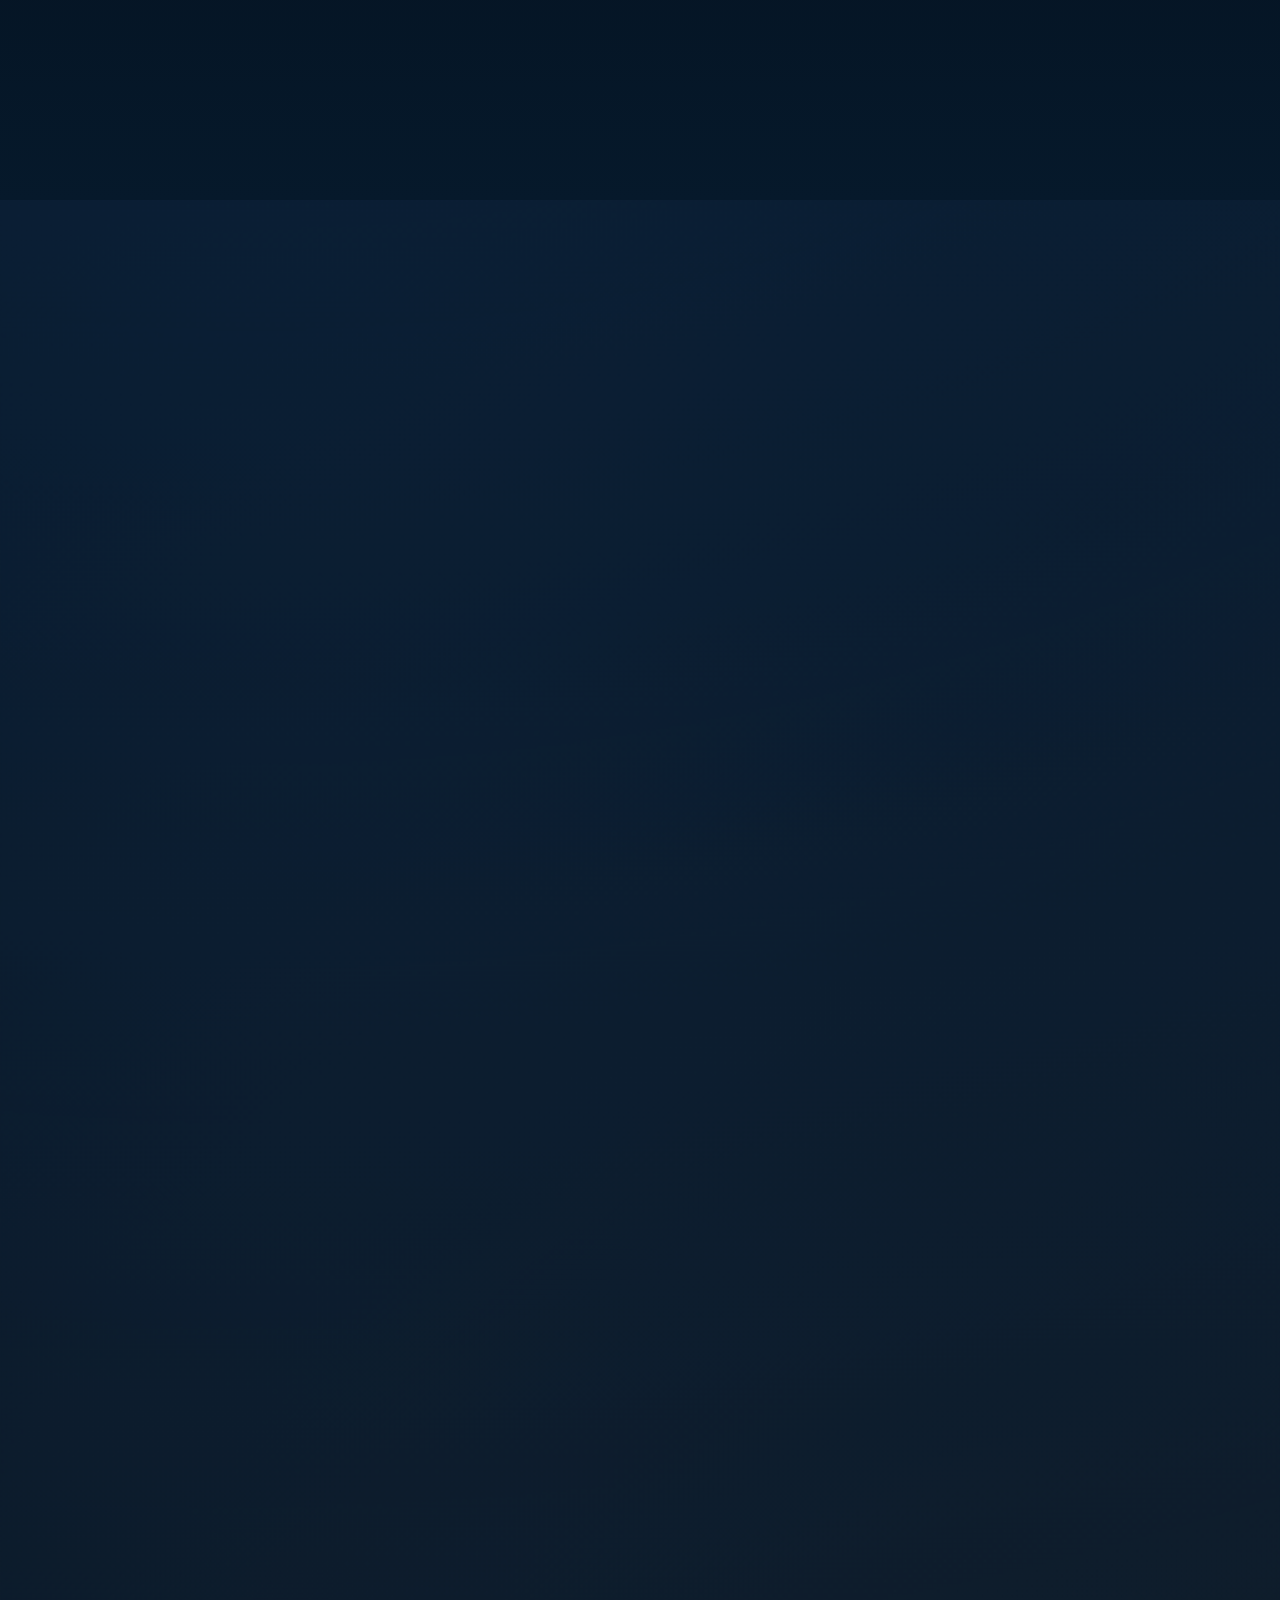
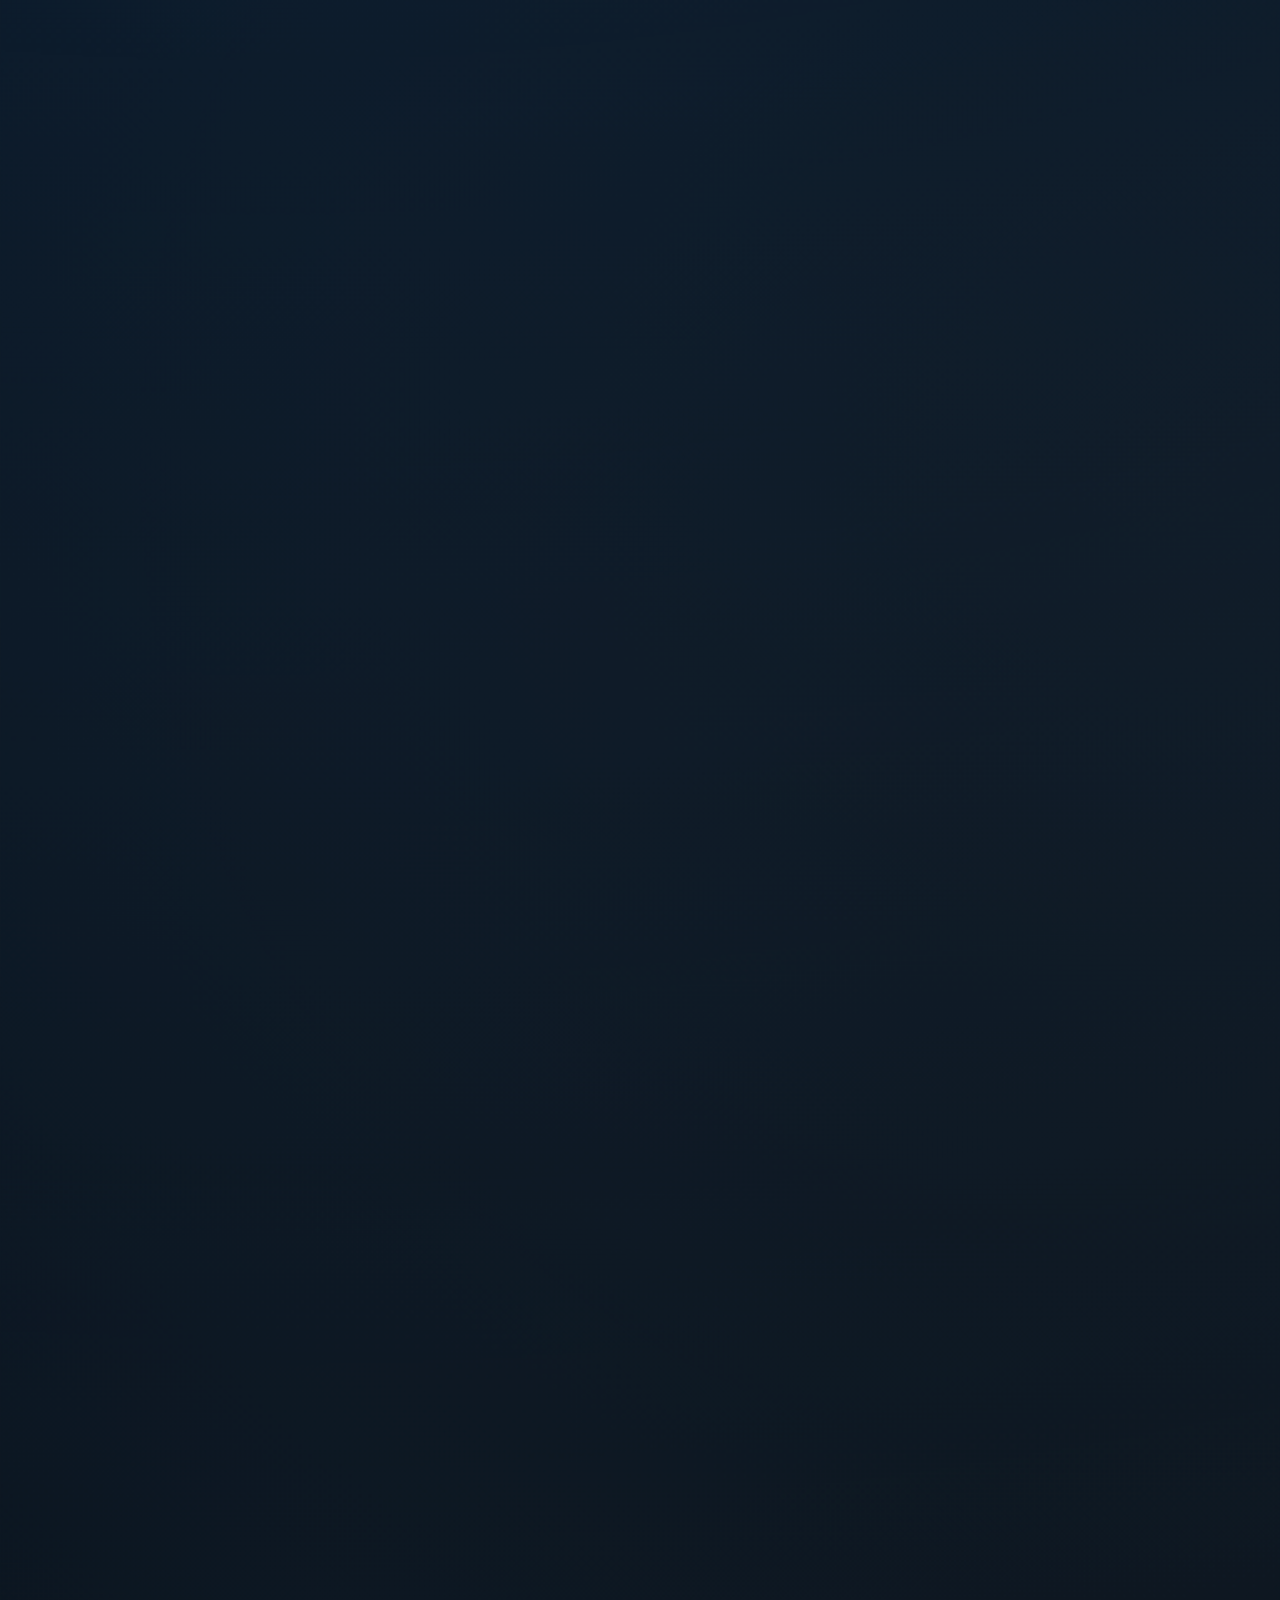
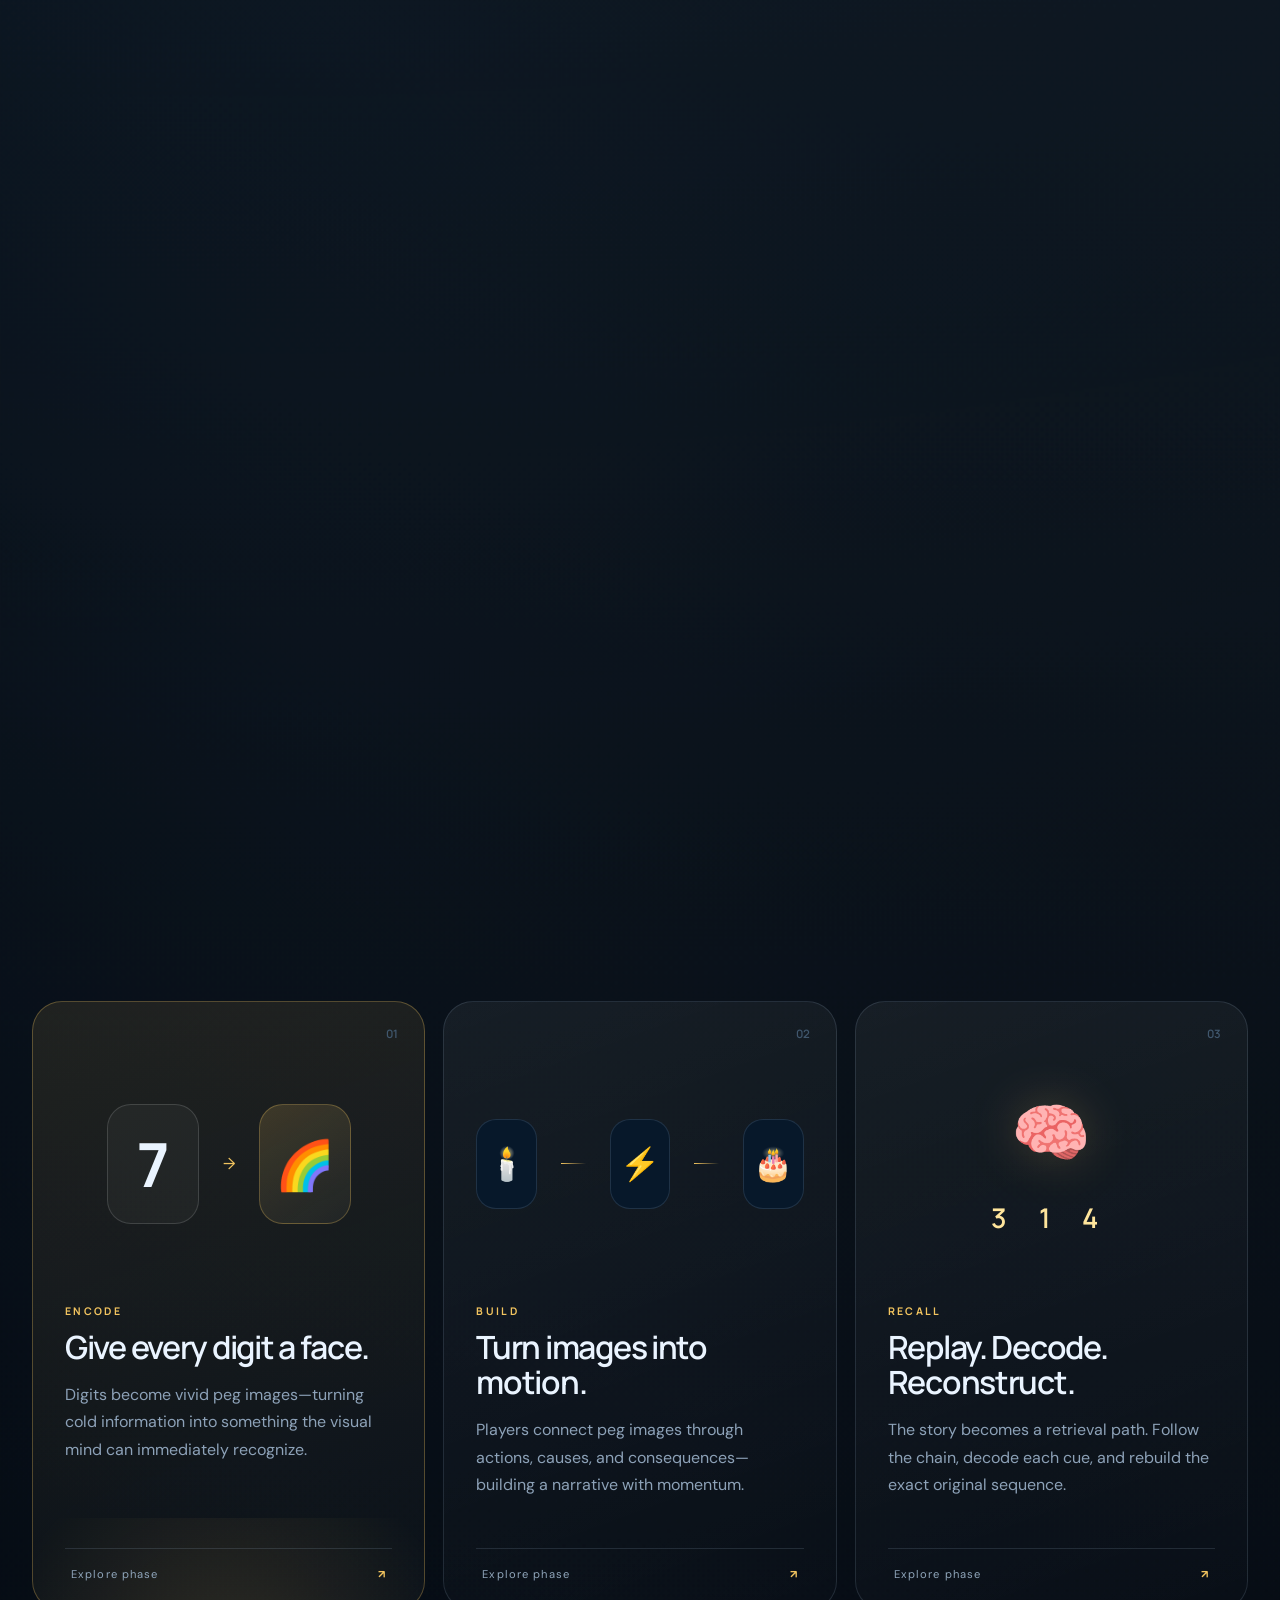
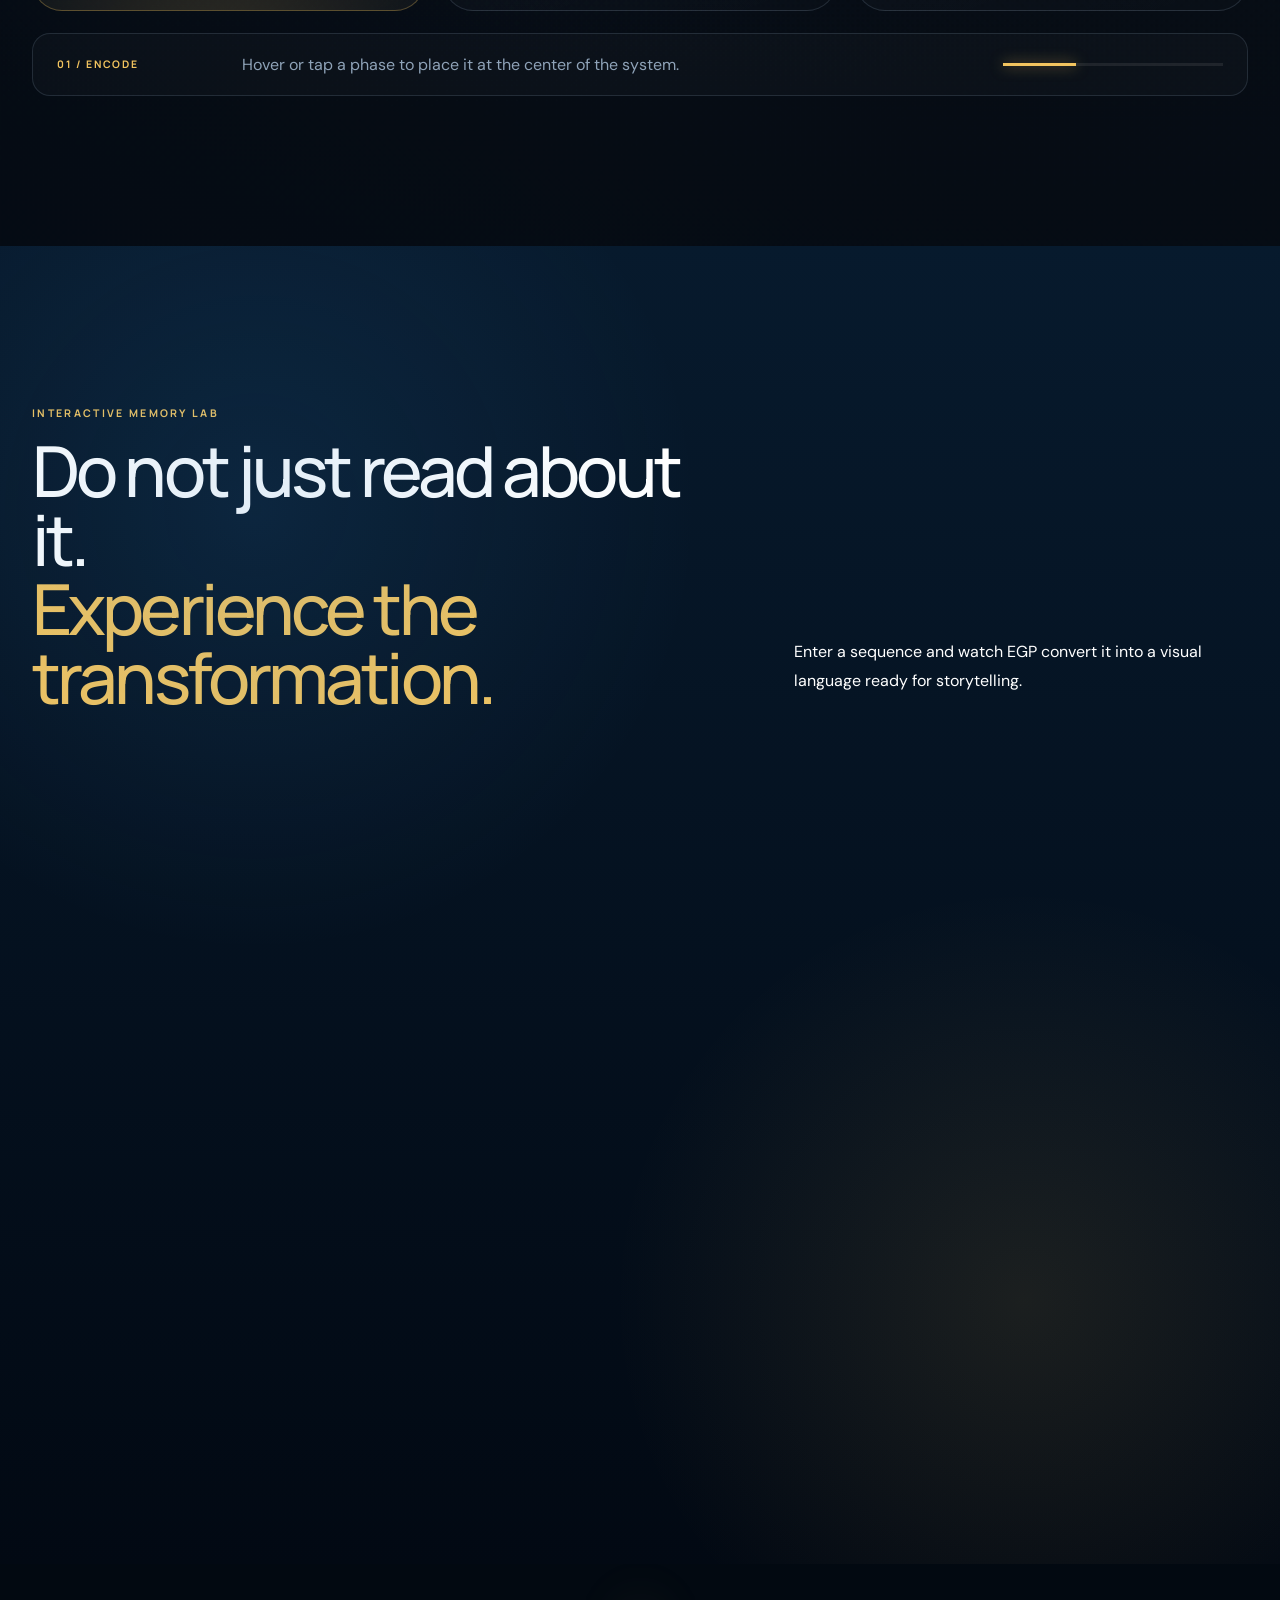
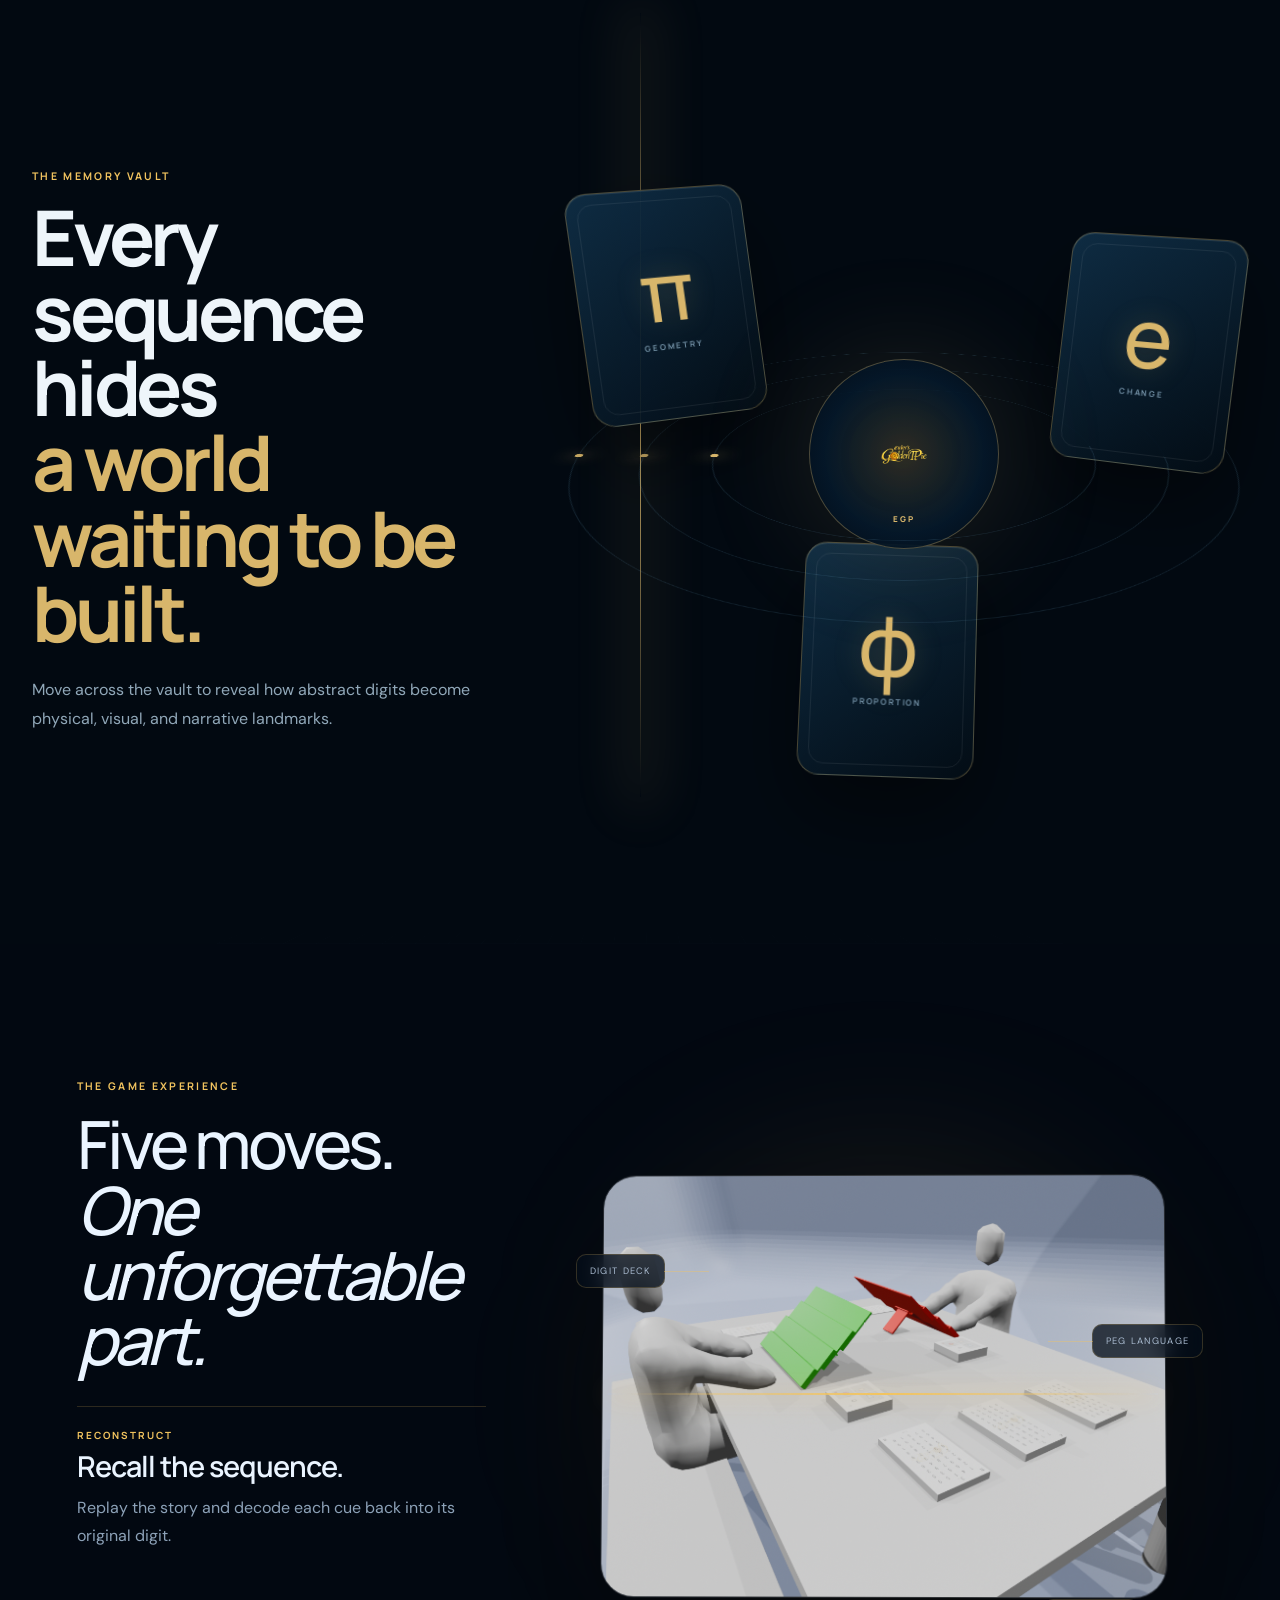
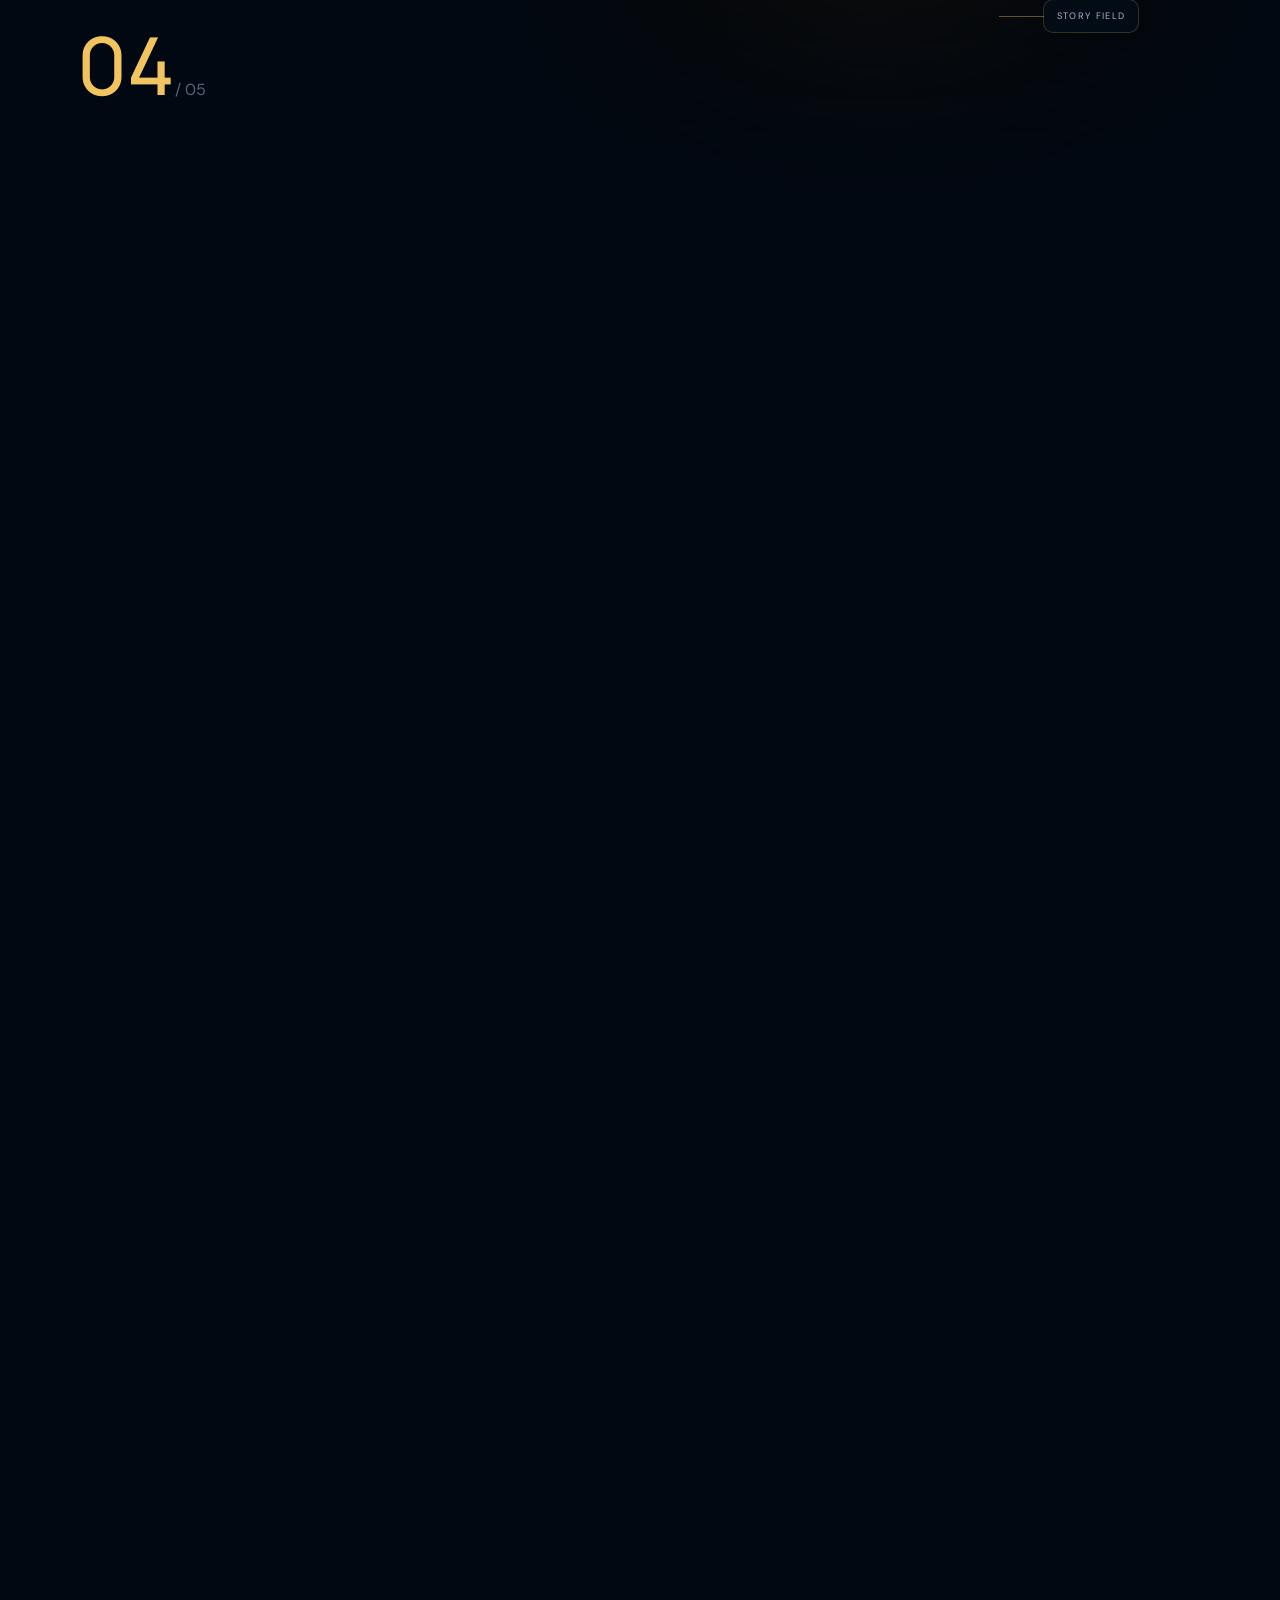
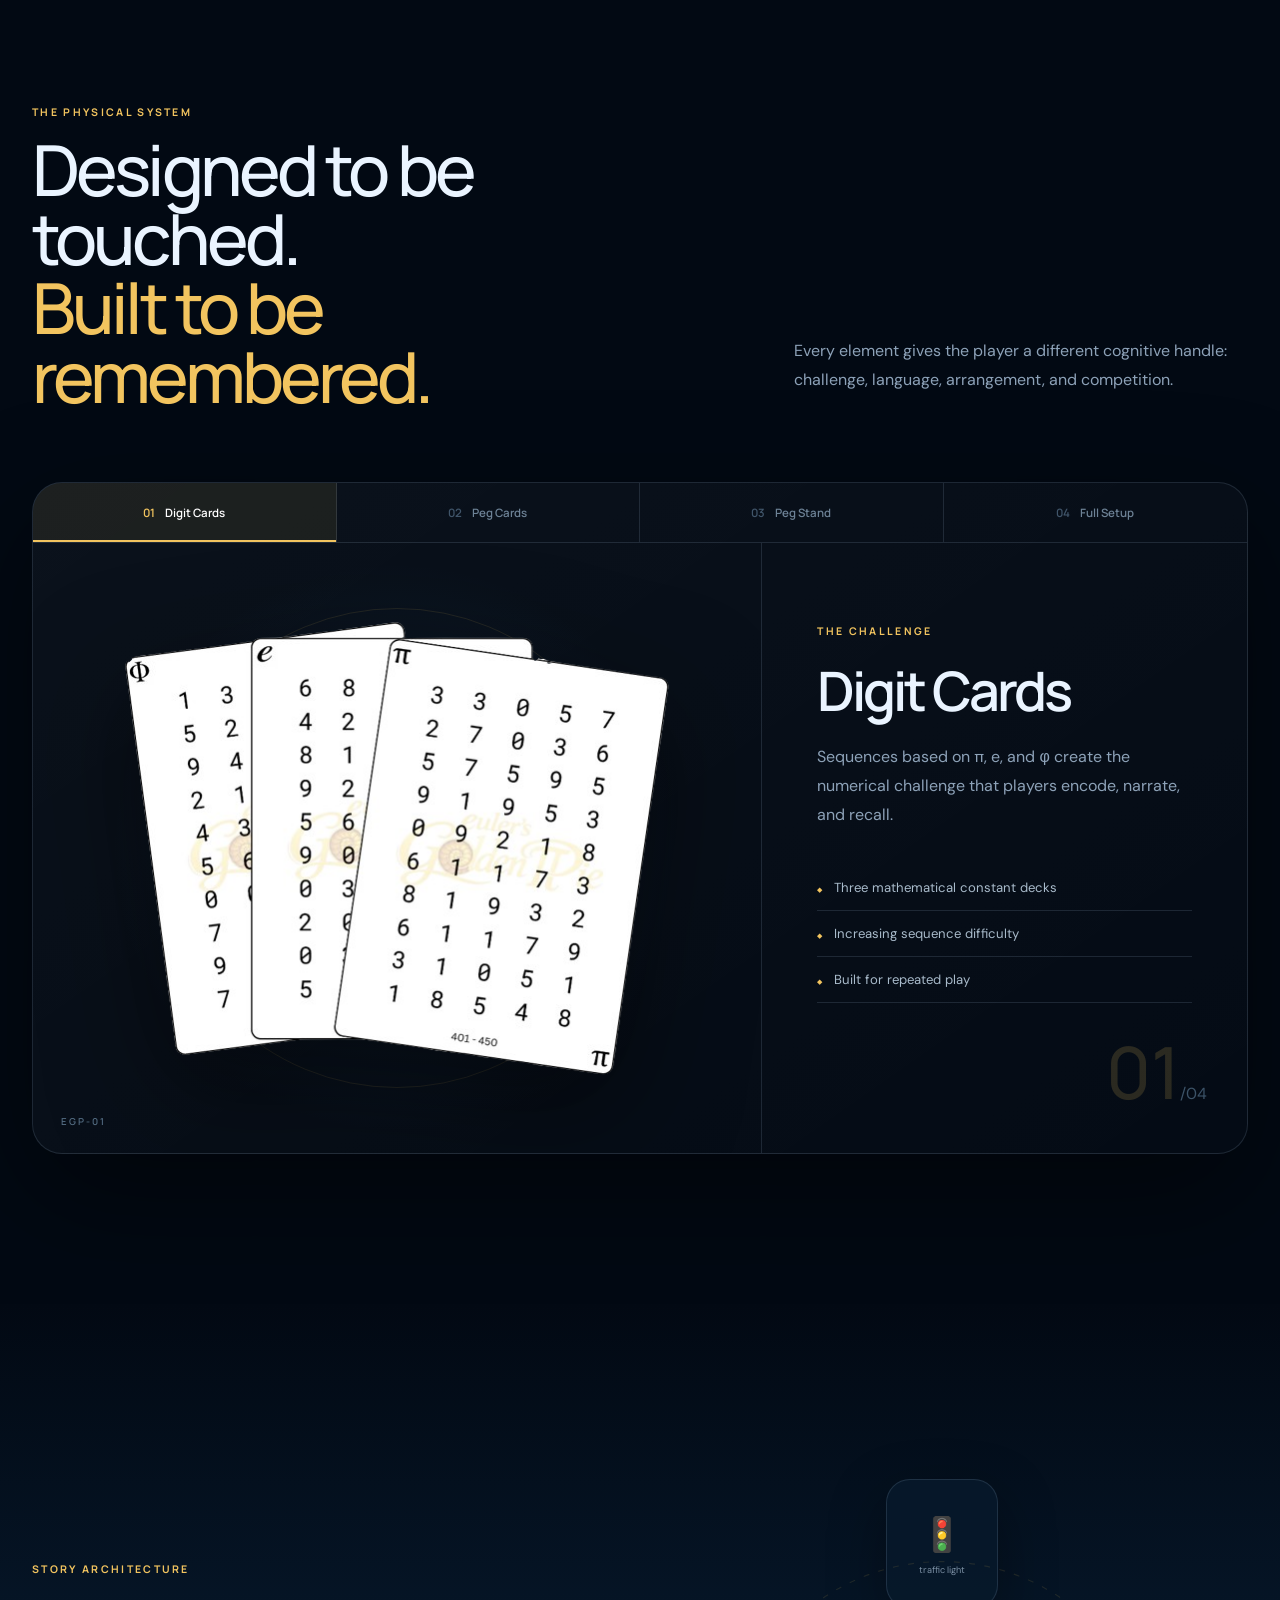
==== commit fa3c41ad: "Add files via upload" ====
--- a/index.html
+++ b/index.html
@@ -25,7 +25,7 @@
     <nav class="nav shell">
       <a class="brand" href="#home" aria-label="Euler's Golden Pie home"><span class="brand-icon"><img src="assets/logo.png" alt=""></span><span><strong>Euler's Golden Pie</strong><small>Memory, engineered.</small></span></a>
       <div class="nav-center">
-        <a href="#system">System</a><a href="#lab">Memory Lab</a><a href="#trial">Play EGP</a><a href="#experience">Experience</a><a href="#components">Components</a><a href="#watch">Watch</a><a href="#faq">FAQ</a>
+        <a href="#system">System</a><a href="#lab">Memory Lab</a><a href="#experience">Experience</a><a href="#components">Components</a><a href="#watch">Watch</a><a href="#faq">FAQ</a>
       </div>
       <a class="nav-action magnetic" href="#experience">Enter EGP <b>↗</b></a>
       <button class="menu" aria-label="Open menu" aria-expanded="false"><i></i><i></i></button>
@@ -83,48 +83,6 @@
       </div>
     </section>
 
-
-    <section class="trial game-launch section" id="trial">
-      <div class="trial-shell shell">
-        <div class="section-head light" data-reveal>
-          <div><p class="eyebrow">PLAY EGP ONLINE</p><h2>Enter the story.<br><em>Test your memory.</em></h2></div>
-          <p>A dedicated browser experience is being built to demonstrate the core gameplay of Euler's Golden Pie—without replacing the complete physical game.</p>
-        </div>
-
-        <a class="game-launch-card magnetic" href="https://eulers-golden-pie.github.io/EGP-Online-Experience/" target="_blank" rel="noopener" data-reveal aria-label="Open the EGP online gameplay experience in a new tab">
-          <div class="game-launch-glow"></div>
-          <div class="game-launch-grid" aria-hidden="true"></div>
-          <div class="game-launch-copy">
-            <div class="game-launch-status"><i></i><span>BROWSER EXPERIENCE</span><b>OPEN ↗</b></div>
-            <p class="eyebrow">THE DIGITAL GAMEPLAY DEMO</p>
-            <h3>Think you can<br><em>hold the sequence?</em></h3>
-            <p>Watch digits become images, connect them into a story, and reconstruct the original sequence before it disappears.</p>
-            <div class="game-launch-actions">
-              <span class="game-launch-button">Launch EGP Experience <b>↗</b></span>
-              <small>No download · Play in your browser</small>
-            </div>
-            <div class="game-launch-flow"><span>01 OBSERVE</span><i></i><span>02 ENCODE</span><i></i><span>03 RECALL</span></div>
-          </div>
-
-          <div class="game-launch-visual" aria-hidden="true">
-            <div class="launch-orbit orbit-one"></div><div class="launch-orbit orbit-two"></div>
-            <div class="launch-constant launch-pi">π</div><div class="launch-constant launch-e">e</div><div class="launch-constant launch-phi">φ</div>
-            <div class="launch-screen">
-              <div class="launch-screen-bar"><span>EGP // LIVE EXPERIENCE</span><i></i></div>
-              <img src="assets/setup.png" alt="">
-              <div class="launch-scan"></div>
-              <div class="launch-digits"><span>3</span><span>1</span><span>4</span><span>1</span><span>5</span><span>9</span></div>
-              <div class="launch-prompt"><small>MEMORY SEQUENCE</small><strong>BUILD THE STORY</strong></div>
-            </div>
-            <div class="launch-card lc-one"><span>7</span><small>RAINBOW</small></div>
-            <div class="launch-card lc-two"><span>3</span><small>TRAFFIC LIGHT</small></div>
-            <div class="launch-card lc-three"><span>1</span><small>CANDLE</small></div>
-          </div>
-        </a>
-
-        <p class="game-launch-note" data-reveal><strong>Digital gameplay demonstration.</strong> The complete physical game includes multiplayer competition, tactile cards, special actions, and the full EGP system.</p>
-      </div>
-    </section>
 
     <section class="vault section" id="vault">
       <div class="vault-backdrop"><div class="vault-grid"></div><div class="vault-beam"></div></div>
--- a/style.css
+++ b/style.css
@@ -110,38 +110,5 @@
 }
 
 
-/* Phase 1 official build: external gameplay launch */
-.brand-icon{width:54px;height:54px;border-radius:17px}
-.brand-icon img{width:42px;transform:scale(1.08)}
-
-.game-launch{background:linear-gradient(180deg,#03101f,#071a2d 52%,#020b16);overflow:hidden}
-.game-launch:before{content:"";position:absolute;inset:0;background:radial-gradient(circle at 72% 45%,rgba(42,121,175,.2),transparent 35%),radial-gradient(circle at 35% 55%,rgba(242,196,95,.1),transparent 28%);pointer-events:none}
-.game-launch-card{position:relative;min-height:720px;display:grid;grid-template-columns:.82fr 1.18fr;align-items:center;gap:clamp(35px,6vw,90px);padding:clamp(38px,6vw,82px);border:1px solid rgba(190,217,237,.18);border-radius:38px;overflow:hidden;background:linear-gradient(135deg,rgba(11,31,49,.96),rgba(3,13,24,.98));box-shadow:0 70px 170px rgba(0,0,0,.5),inset 0 1px rgba(255,255,255,.08);isolation:isolate;transition:border-color .45s var(--ease),transform .45s var(--ease),box-shadow .45s var(--ease)}
-.game-launch-card:hover{border-color:rgba(242,196,95,.48);transform:translateY(-8px);box-shadow:0 90px 190px rgba(0,0,0,.58),0 0 80px rgba(242,196,95,.08),inset 0 1px rgba(255,255,255,.1)}
-.game-launch-glow{position:absolute;width:760px;height:760px;border-radius:50%;right:-140px;top:50%;transform:translateY(-50%);background:radial-gradient(circle,rgba(88,168,216,.18),rgba(242,196,95,.06) 35%,transparent 70%);filter:blur(8px);z-index:-1;transition:transform .8s var(--ease)}
-.game-launch-card:hover .game-launch-glow{transform:translateY(-50%) scale(1.14)}
-.game-launch-grid{position:absolute;inset:0;opacity:.2;background-image:linear-gradient(rgba(255,255,255,.04) 1px,transparent 1px),linear-gradient(90deg,rgba(255,255,255,.04) 1px,transparent 1px);background-size:58px 58px;mask-image:linear-gradient(90deg,transparent,#000 55%,#000)}
-.game-launch-copy{position:relative;z-index:5}
-.game-launch-status{display:flex;align-items:center;gap:10px;margin-bottom:65px;color:#7e96a9;font:700 .58rem/1 Manrope;letter-spacing:.2em}.game-launch-status i{width:8px;height:8px;border-radius:50%;background:#68ffb7;box-shadow:0 0 18px #68ffb7}.game-launch-status b{margin-left:auto;color:var(--gold);font-size:.58rem}
-.game-launch-copy h3{font:600 clamp(3rem,5vw,6rem)/.93 Manrope;letter-spacing:-.06em;margin:18px 0 27px;color:#f4f8fb}.game-launch-copy h3 em{font-style:normal;color:var(--gold)}
-.game-launch-copy>p:not(.eyebrow){max-width:550px;color:#9fb2c3;font-size:1rem;line-height:1.8}
-.game-launch-actions{margin-top:40px;display:flex;align-items:center;gap:20px;flex-wrap:wrap}.game-launch-button{min-height:58px;padding:0 24px;border-radius:16px;display:inline-flex;align-items:center;gap:25px;background:linear-gradient(110deg,#dca83e,var(--gold2),#d9a337);color:#171003;font:800 .76rem Manrope;box-shadow:0 18px 48px rgba(242,196,95,.16);position:relative;overflow:hidden}.game-launch-button:after{content:"";position:absolute;inset:0;background:linear-gradient(100deg,transparent 20%,rgba(255,255,255,.55),transparent 80%);transform:translateX(-120%);transition:.8s}.game-launch-card:hover .game-launch-button:after{transform:translateX(120%)}.game-launch-actions small{color:#668095;font-size:.67rem}
-.game-launch-flow{display:flex;align-items:center;gap:12px;margin-top:65px;color:#668095;font:700 .52rem/1 Manrope;letter-spacing:.16em;white-space:nowrap}.game-launch-flow span:first-child{color:var(--gold)}.game-launch-flow i{height:1px;width:35px;background:rgba(255,255,255,.12)}
-.game-launch-visual{height:570px;position:relative;display:grid;place-items:center;perspective:1300px;transform-style:preserve-3d;z-index:3}
-.launch-screen{width:min(630px,92%);aspect-ratio:1.08;border:1px solid rgba(255,255,255,.17);border-radius:30px;padding:7px;background:linear-gradient(145deg,rgba(255,255,255,.14),rgba(255,255,255,.02));box-shadow:0 55px 110px rgba(0,0,0,.55);overflow:hidden;position:relative;transform:rotateY(-8deg) rotateX(2deg);transition:.7s var(--ease)}.game-launch-card:hover .launch-screen{transform:rotateY(-3deg) rotateX(0) translateZ(25px) scale(1.025)}
-.launch-screen img{width:100%;height:100%;object-fit:cover;border-radius:23px;display:block;filter:saturate(.75) contrast(1.04) brightness(.72)}
-.launch-screen:after{content:"";position:absolute;inset:7px;border-radius:23px;background:linear-gradient(135deg,rgba(8,24,40,.05),rgba(1,8,15,.48));pointer-events:none}
-.launch-screen-bar{position:absolute;z-index:4;left:24px;right:24px;top:23px;display:flex;align-items:center;justify-content:space-between;color:#ccdae5;font:700 .48rem Manrope;letter-spacing:.19em}.launch-screen-bar i{width:7px;height:7px;border-radius:50%;background:#68ffb7;box-shadow:0 0 15px #68ffb7}
-.launch-scan{position:absolute;z-index:3;left:7px;right:7px;top:18%;height:1px;background:linear-gradient(90deg,transparent,var(--gold),transparent);box-shadow:0 0 20px var(--gold);animation:launchScan 4.5s ease-in-out infinite}
-.launch-digits{position:absolute;z-index:5;left:50%;top:48%;transform:translate(-50%,-50%);display:flex;gap:8px}.launch-digits span{width:44px;height:60px;border:1px solid rgba(242,196,95,.4);border-radius:10px;background:rgba(3,15,27,.75);backdrop-filter:blur(10px);display:grid;place-items:center;color:#f4d88f;font:700 1.35rem Manrope;box-shadow:0 15px 35px rgba(0,0,0,.3);animation:launchDigit 3s ease-in-out infinite}.launch-digits span:nth-child(2){animation-delay:-.25s}.launch-digits span:nth-child(3){animation-delay:-.5s}.launch-digits span:nth-child(4){animation-delay:-.75s}.launch-digits span:nth-child(5){animation-delay:-1s}.launch-digits span:nth-child(6){animation-delay:-1.25s}
-.launch-prompt{position:absolute;z-index:5;left:26px;right:26px;bottom:25px;border:1px solid rgba(255,255,255,.12);border-radius:14px;background:rgba(3,13,24,.74);backdrop-filter:blur(15px);padding:14px 17px}.launch-prompt small,.launch-prompt strong{display:block}.launch-prompt small{color:var(--gold);font:700 .48rem Manrope;letter-spacing:.2em}.launch-prompt strong{font:600 .75rem Manrope;margin-top:5px}
-.launch-card{position:absolute;width:105px;height:140px;border:1px solid rgba(242,196,95,.28);border-radius:17px;background:linear-gradient(145deg,#102f4a,#04111f);display:grid;place-content:center;text-align:center;gap:12px;box-shadow:0 30px 60px rgba(0,0,0,.55);z-index:8;transition:.7s var(--ease)}.launch-card span{font:600 2.8rem Manrope;color:var(--gold)}.launch-card small{font:700 .42rem Manrope;letter-spacing:.15em;color:#8da5b8}.lc-one{right:-4px;top:48px;transform:rotate(10deg)}.lc-two{left:0;bottom:43px;transform:rotate(-11deg)}.lc-three{right:34px;bottom:15px;transform:rotate(6deg)}.game-launch-card:hover .lc-one{transform:translate(12px,-12px) rotate(14deg)}.game-launch-card:hover .lc-two{transform:translate(-12px,10px) rotate(-15deg)}.game-launch-card:hover .lc-three{transform:translate(10px,14px) rotate(9deg)}
-.launch-constant{position:absolute;width:48px;height:48px;border-radius:15px;background:linear-gradient(145deg,var(--gold2),var(--gold));color:#1c1303;display:grid;place-items:center;font:700 1.25rem Manrope;z-index:9;box-shadow:0 16px 40px rgba(242,196,95,.2);animation:float 5s ease-in-out infinite}.launch-pi{left:10%;top:7%}.launch-e{right:4%;top:46%;animation-delay:-1.4s}.launch-phi{left:17%;bottom:3%;animation-delay:-2.8s}
-.launch-orbit{position:absolute;border:1px solid rgba(113,174,210,.14);border-radius:50%;transform:rotateX(68deg);animation:spin 24s linear infinite}.orbit-one{width:530px;height:530px}.orbit-two{width:680px;height:680px;animation-direction:reverse;animation-duration:36s}
-.game-launch-note{max-width:850px;margin:26px auto 0;text-align:center;color:#6e8497;font-size:.72rem;line-height:1.7}.game-launch-note strong{color:#a8bccb}
-@keyframes launchScan{0%,100%{top:18%;opacity:.4}50%{top:84%;opacity:1}}@keyframes launchDigit{50%{transform:translateY(-7px);border-color:rgba(242,196,95,.7)}}
-@media(max-width:980px){.game-launch-card{grid-template-columns:1fr;min-height:auto}.game-launch-status{margin-bottom:40px}.game-launch-visual{height:540px}.game-launch-copy{text-align:center}.game-launch-copy>p:not(.eyebrow){margin-inline:auto}.game-launch-actions,.game-launch-flow{justify-content:center}}
-@media(max-width:650px){.brand-icon{width:48px;height:48px}.brand-icon img{width:38px}.game-launch-card{padding:28px 20px;border-radius:25px}.game-launch-copy h3{font-size:clamp(2.8rem,14vw,4.3rem)}.game-launch-actions{align-items:stretch}.game-launch-button{width:100%;justify-content:center}.game-launch-actions small{width:100%}.game-launch-flow{gap:7px;font-size:.43rem}.game-launch-flow i{width:17px}.game-launch-visual{height:390px;margin-inline:-12px}.launch-screen{width:92%;border-radius:21px}.launch-screen img,.launch-screen:after{border-radius:16px}.launch-digits{gap:4px}.launch-digits span{width:31px;height:44px;font-size:1rem;border-radius:7px}.launch-card{width:75px;height:100px}.launch-card span{font-size:2rem}.lc-one{right:0}.lc-two{left:0}.lc-three{right:15px}.launch-constant{width:39px;height:39px;border-radius:12px}.orbit-one{width:350px;height:350px}.orbit-two{width:440px;height:440px}}
-
 /* Final cleanup: section radar removed from official release. */
 .section-radar{display:none!important}
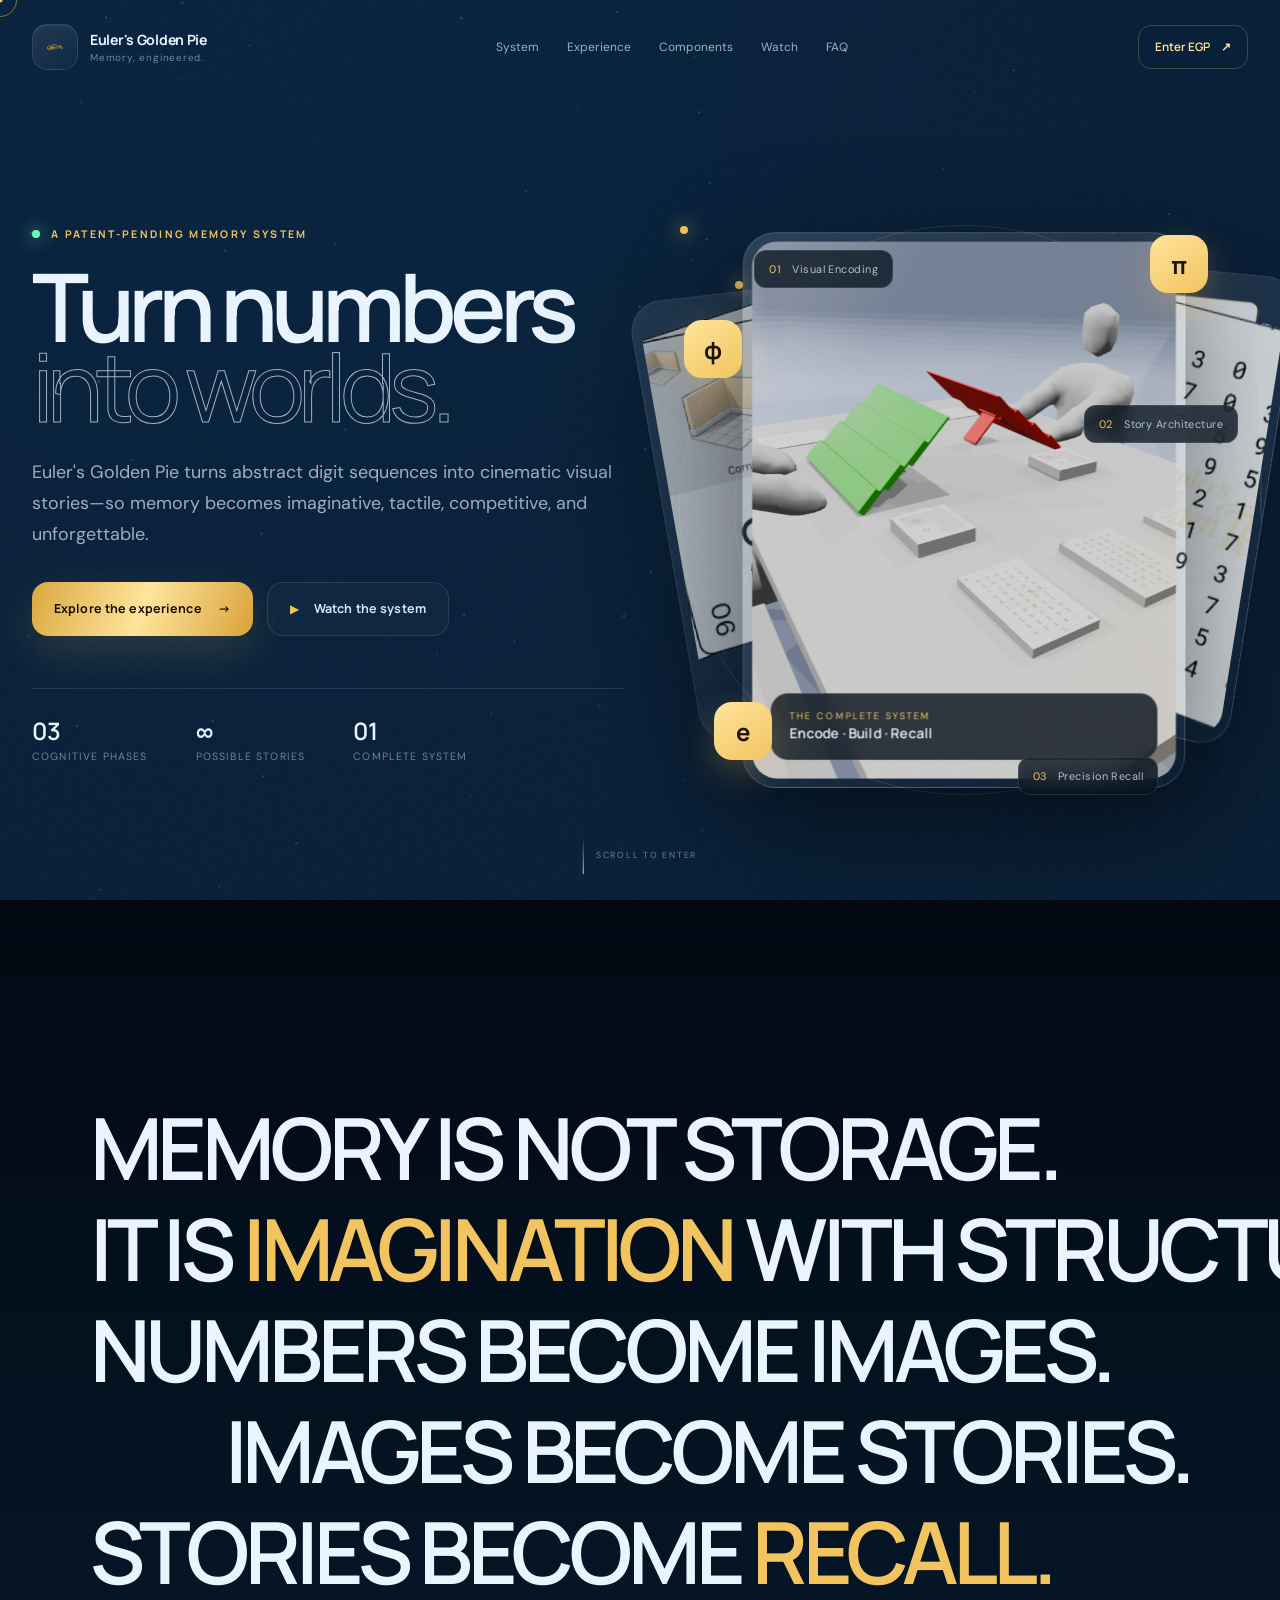
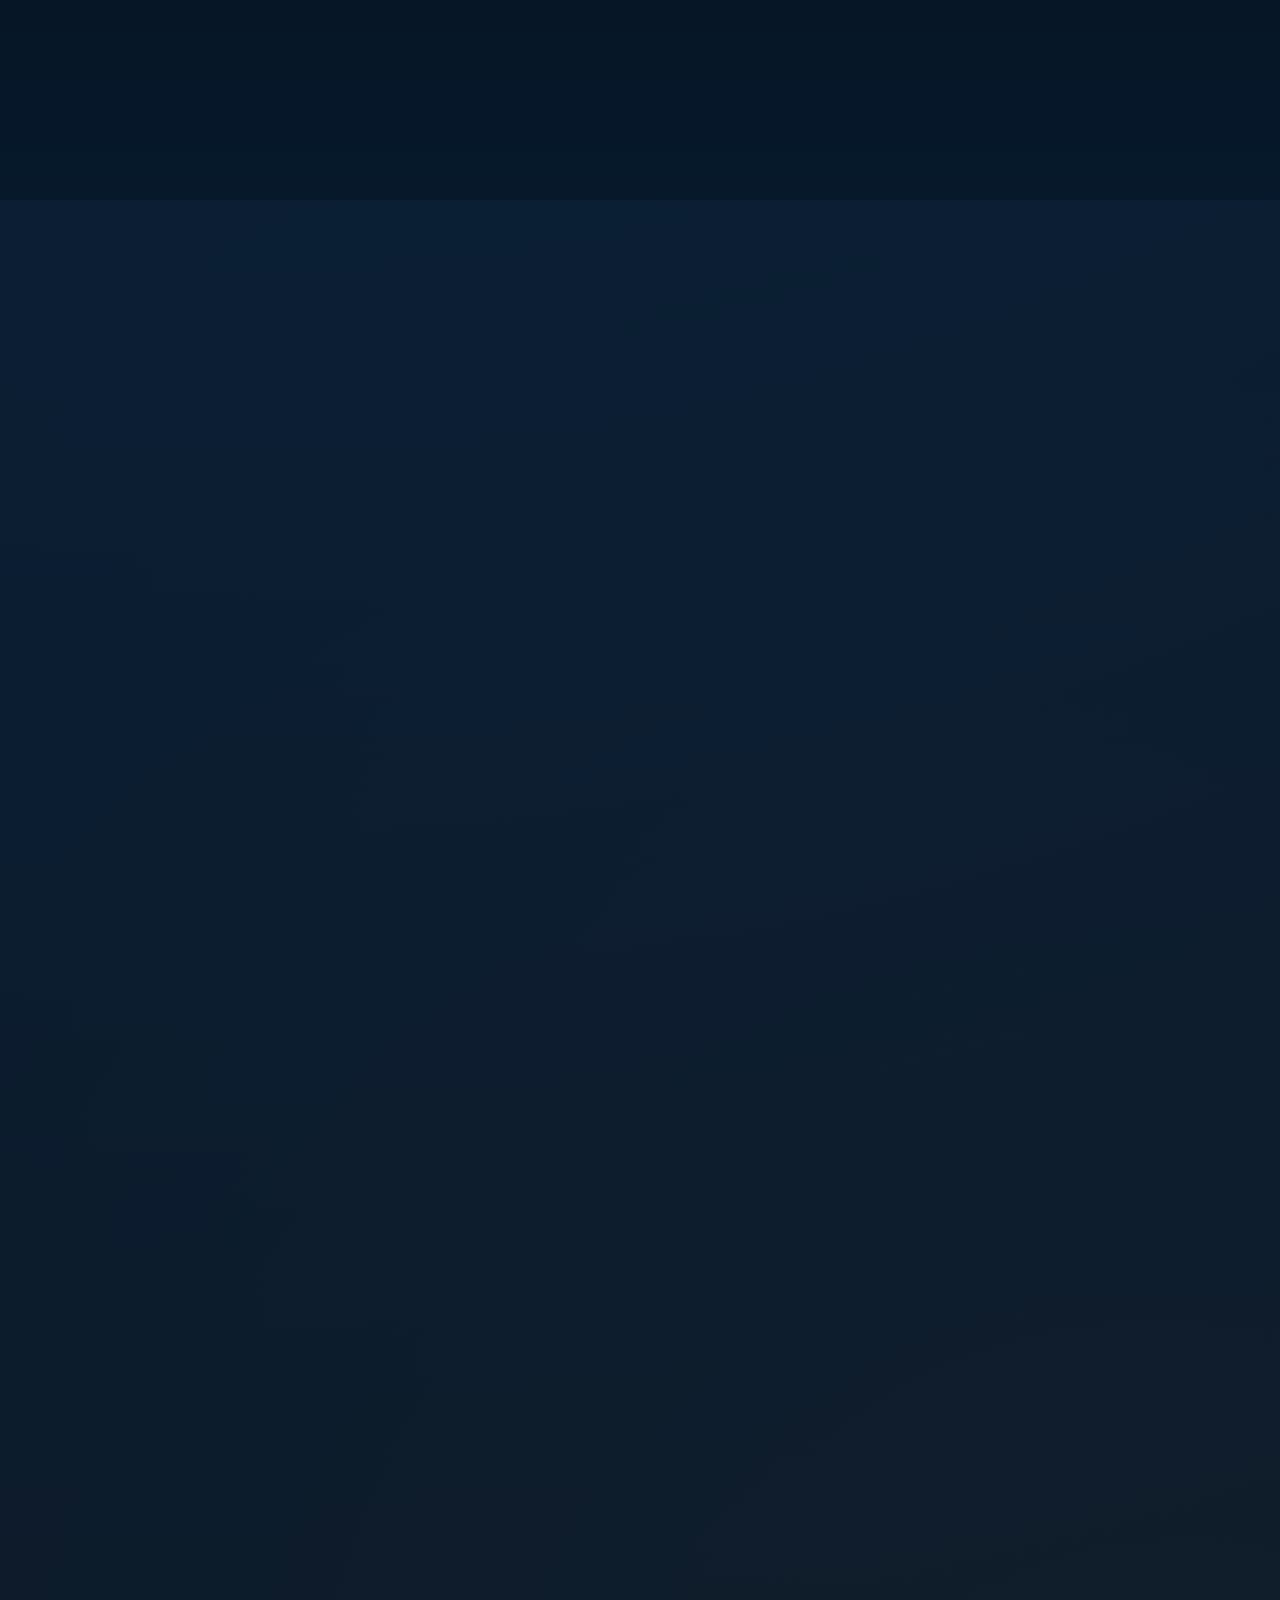
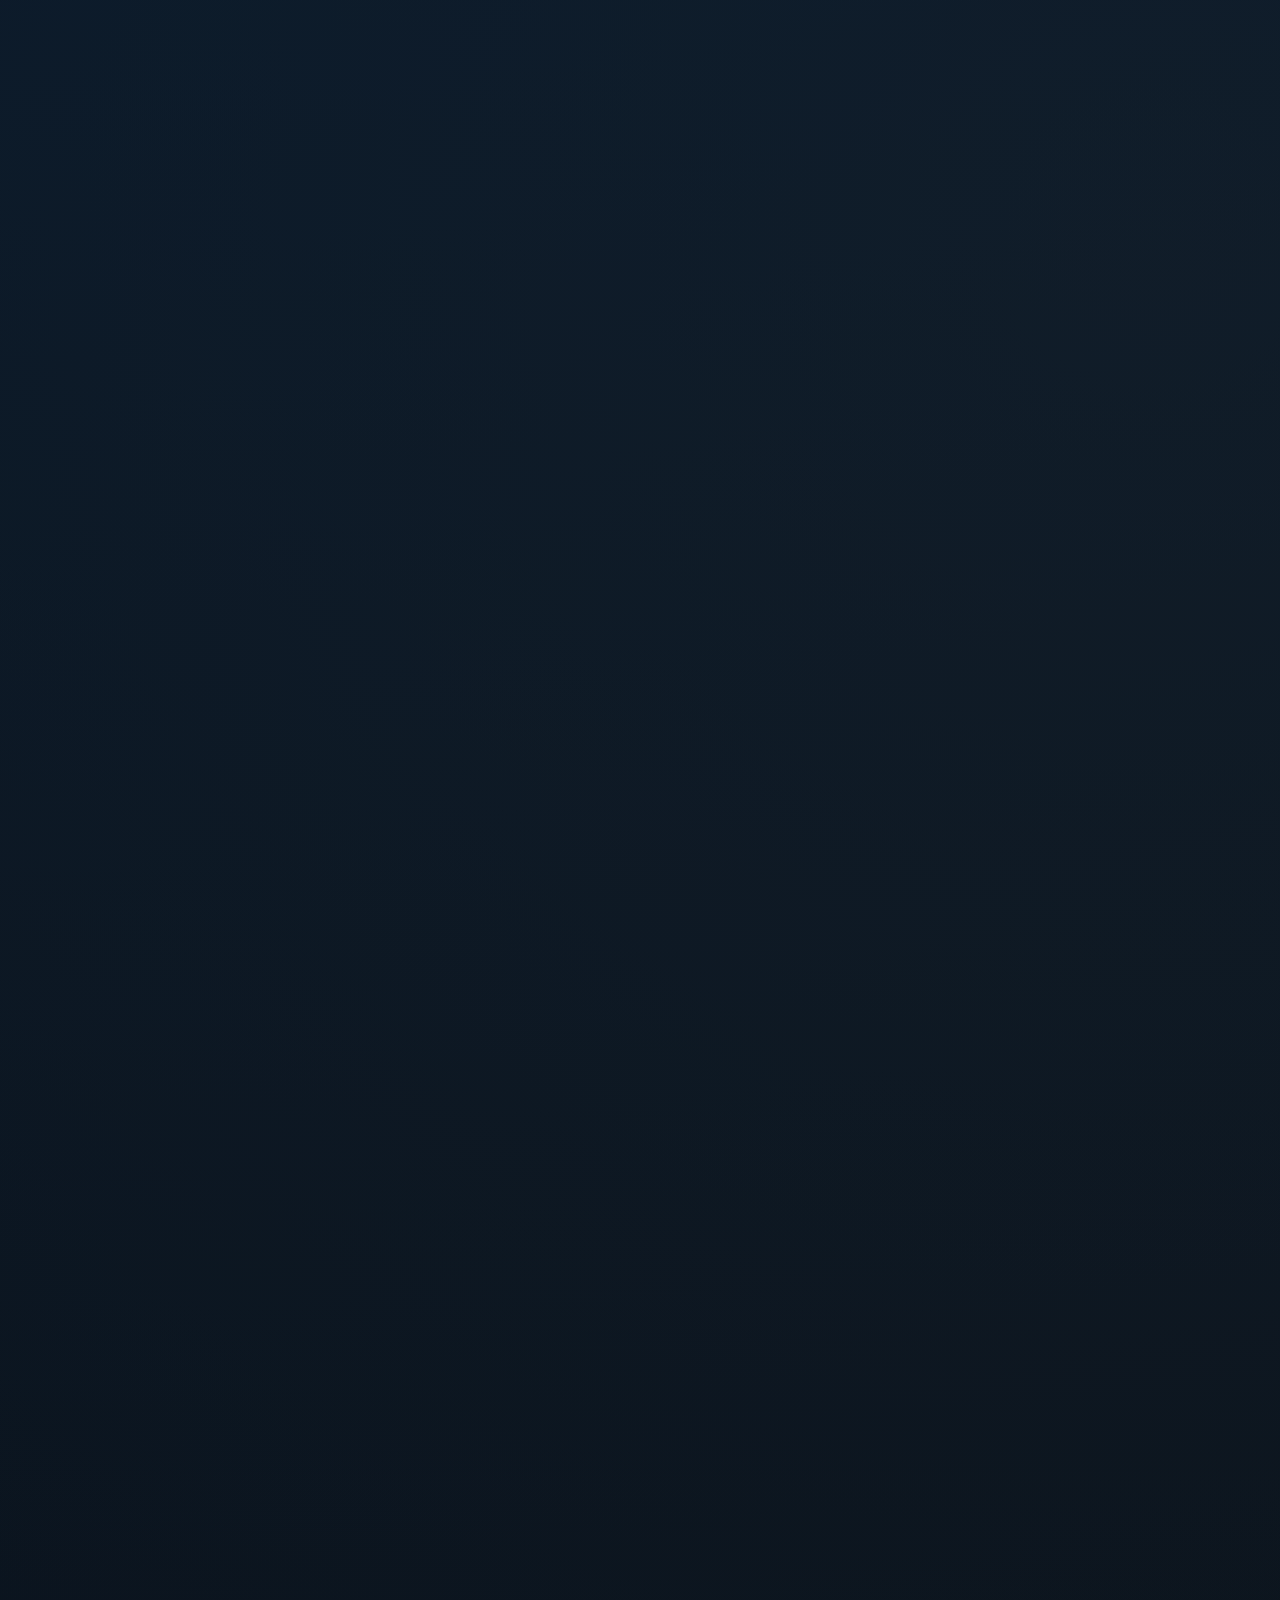
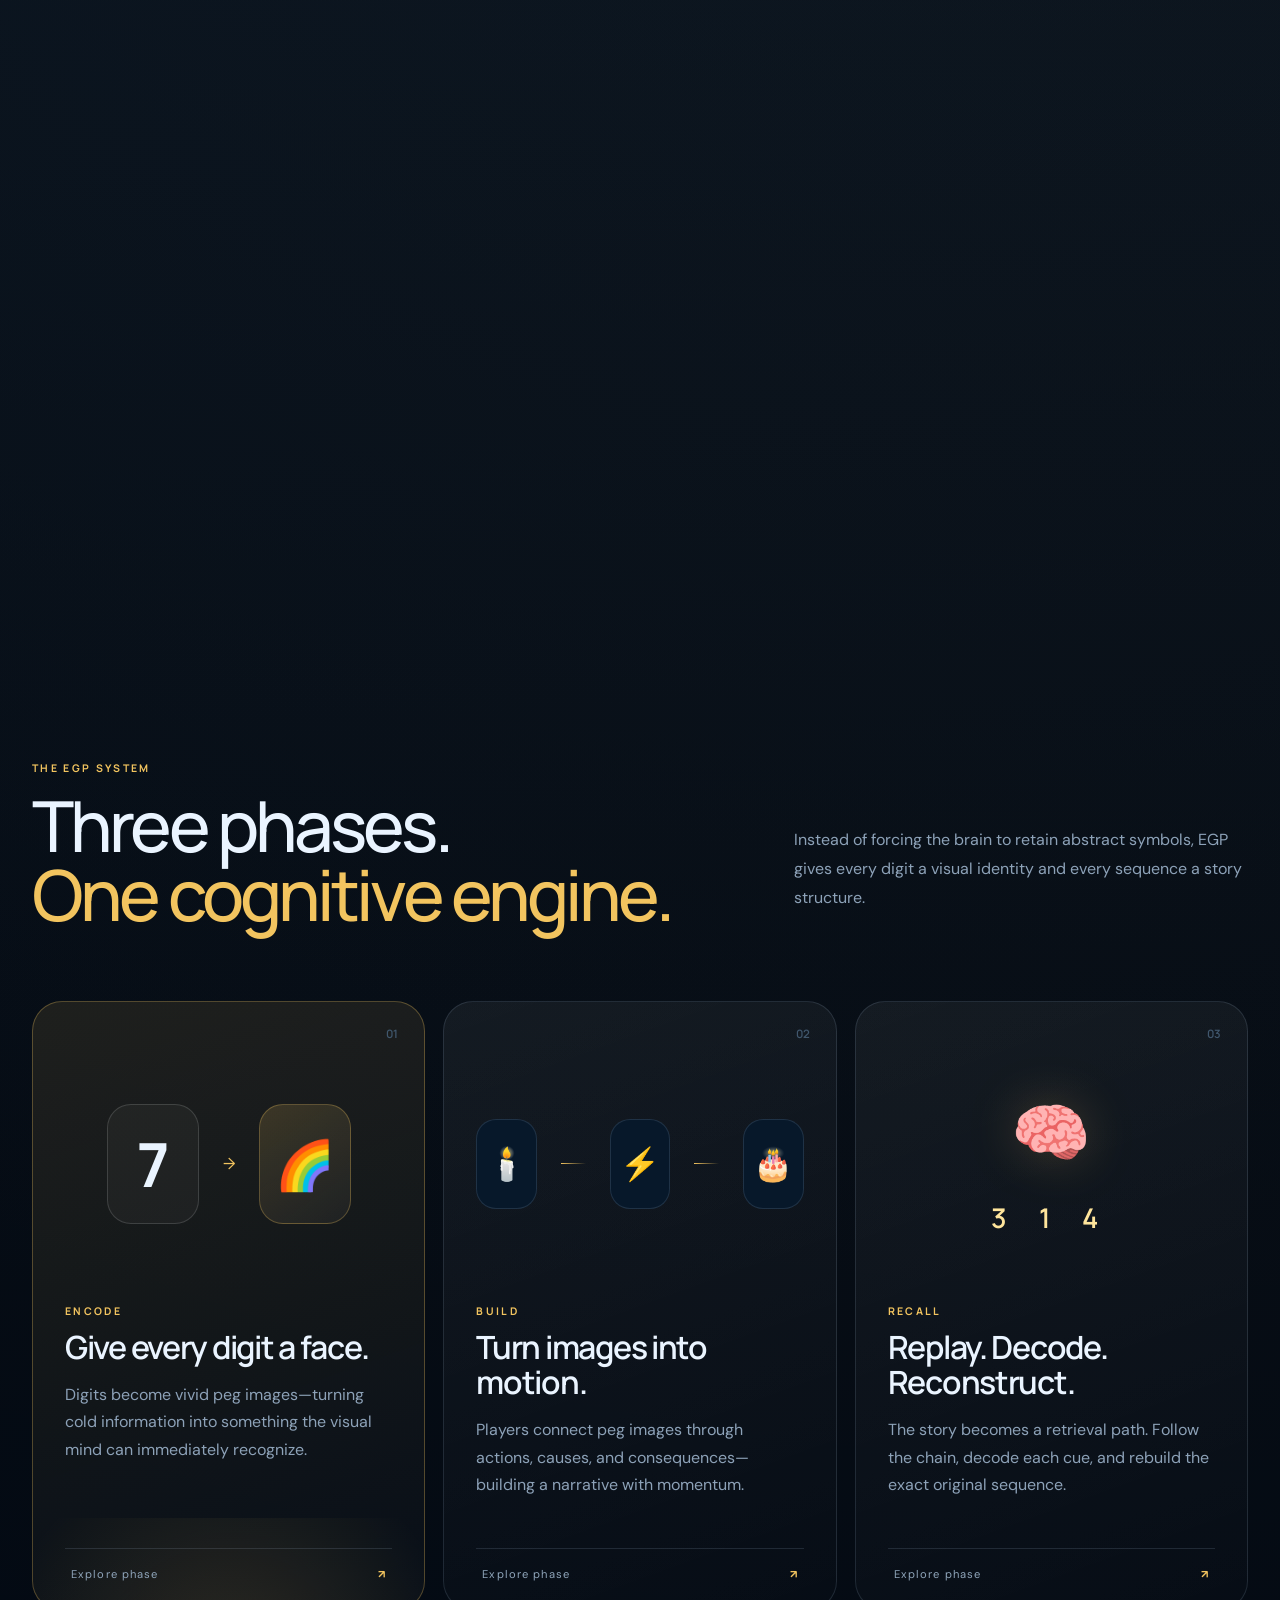
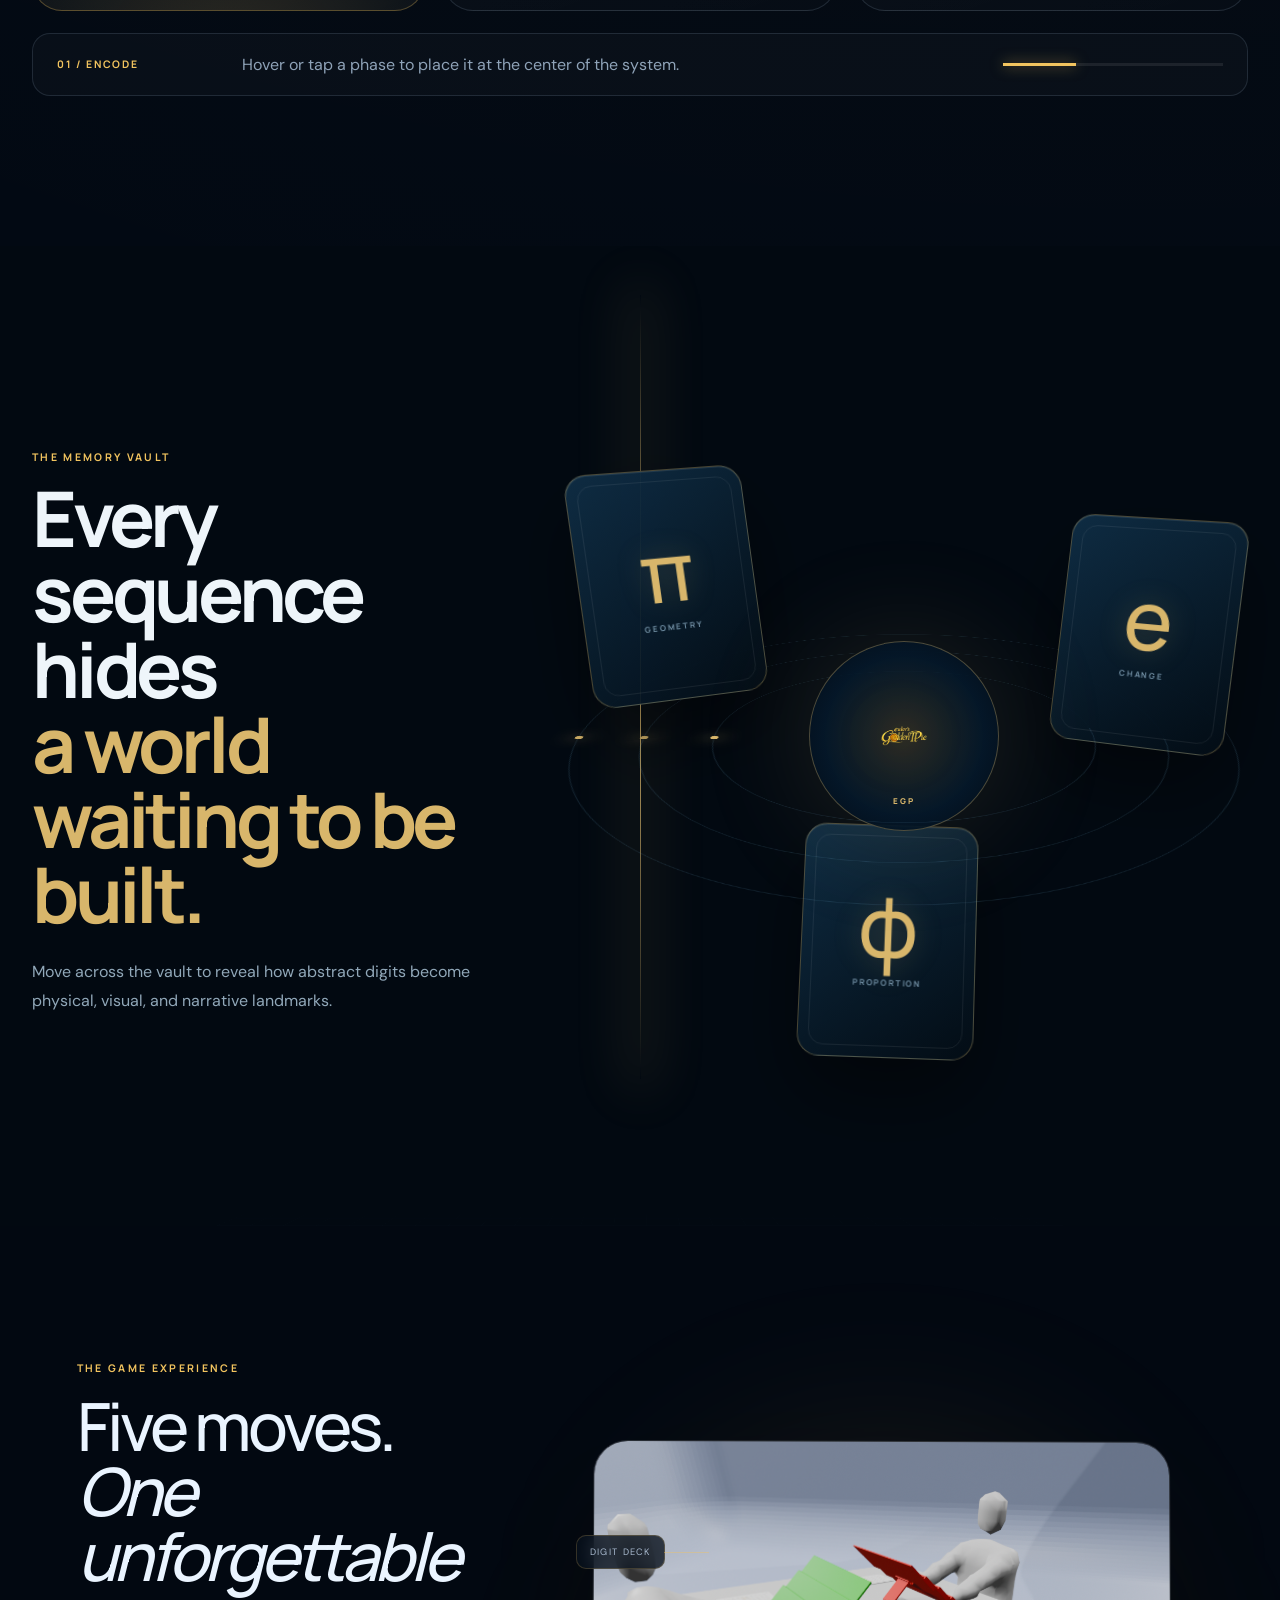
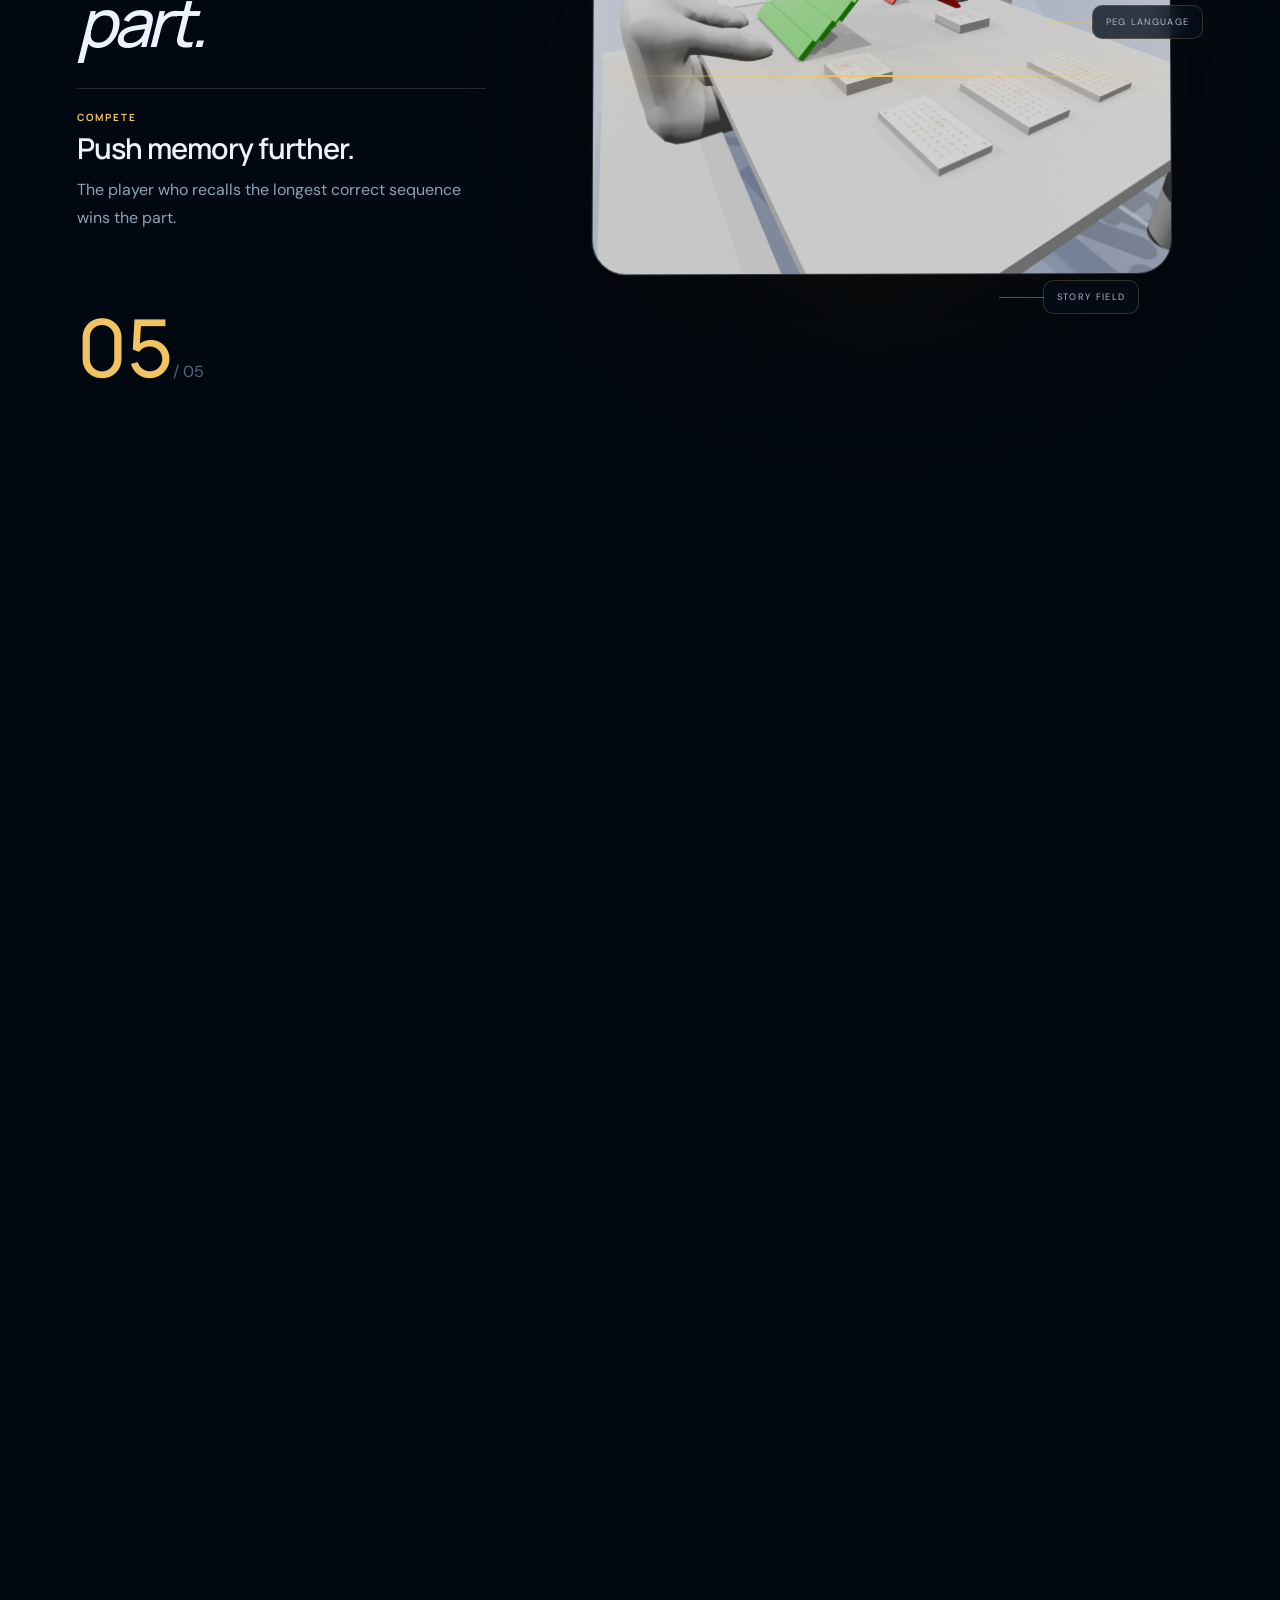
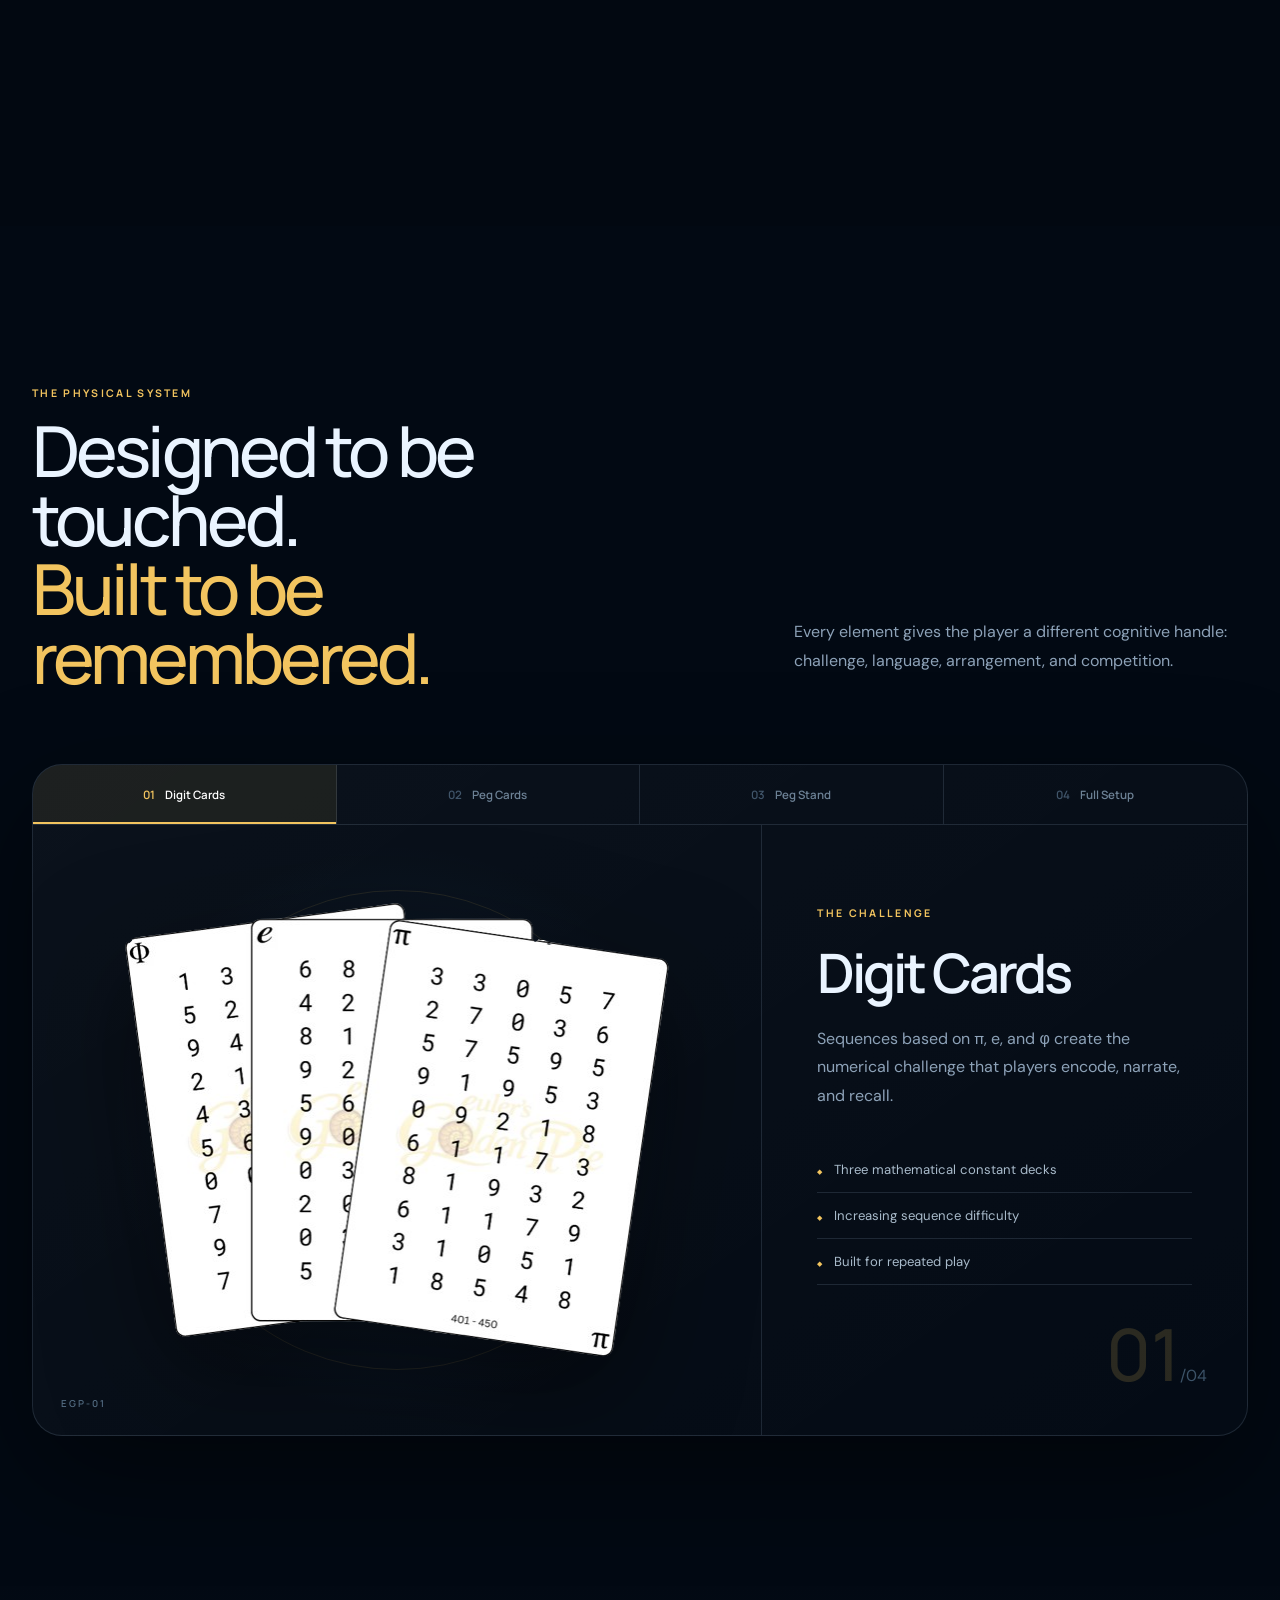
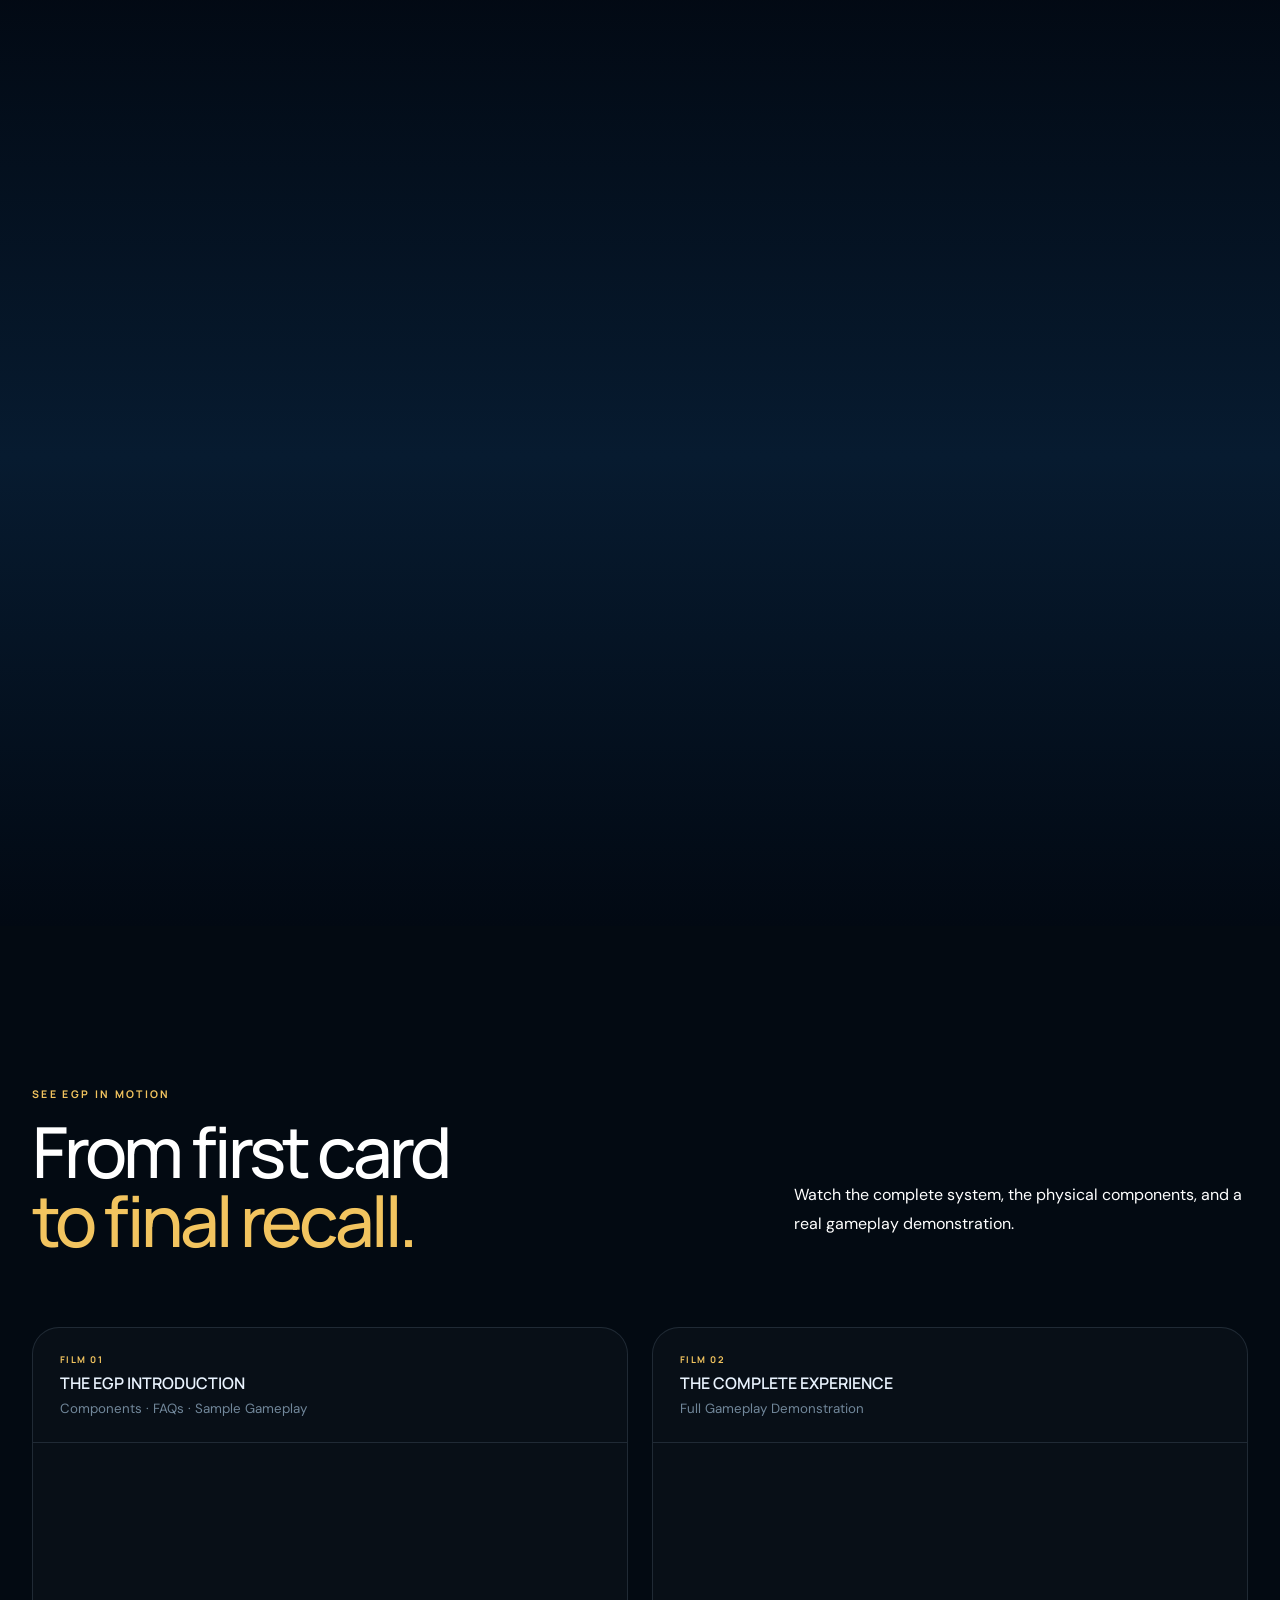
==== commit 9af19689: "Add files via upload" ====
--- a/index.html
+++ b/index.html
@@ -25,7 +25,7 @@
     <nav class="nav shell">
       <a class="brand" href="#home" aria-label="Euler's Golden Pie home"><span class="brand-icon"><img src="assets/logo.png" alt=""></span><span><strong>Euler's Golden Pie</strong><small>Memory, engineered.</small></span></a>
       <div class="nav-center">
-        <a href="#system">System</a><a href="#lab">Memory Lab</a><a href="#experience">Experience</a><a href="#components">Components</a><a href="#watch">Watch</a><a href="#faq">FAQ</a>
+        <a href="#system">System</a><a href="#experience">Experience</a><a href="#components">Components</a><a href="#watch">Watch</a><a href="#faq">FAQ</a>
       </div>
       <a class="nav-action magnetic" href="#experience">Enter EGP <b>↗</b></a>
       <button class="menu" aria-label="Open menu" aria-expanded="false"><i></i><i></i></button>
@@ -38,7 +38,7 @@
         <div class="hero-kicker"><span></span> A patent-pending memory system</div>
         <h1><span>Turn numbers</span><span>into worlds.</span></h1>
         <p class="hero-lede">Euler's Golden Pie turns abstract digit sequences into cinematic visual stories—so memory becomes imaginative, tactile, competitive, and unforgettable.</p>
-        <div class="hero-actions"><a class="button gold magnetic" href="#lab"><span>Try the memory lab</span><b>→</b></a><a class="button ghost" href="#watch"><i>▶</i> Watch the system</a></div>
+        <div class="hero-actions"><a class="button gold magnetic" href="#experience"><span>Explore the experience</span><b>→</b></a><a class="button ghost" href="#watch"><i>▶</i> Watch the system</a></div>
         <div class="hero-specs"><div><strong>03</strong><span>cognitive phases</span></div><div><strong>∞</strong><span>possible stories</span></div><div><strong>01</strong><span>complete system</span></div></div>
       </div>
 
@@ -68,22 +68,6 @@
       </div>
       <div class="phase-detail" id="phaseDetail"><span>01 / ENCODE</span><p>Hover or tap a phase to place it at the center of the system.</p><div class="phase-meter"><i></i></div></div>
     </section>
-
-    <section class="lab section" id="lab">
-      <div class="shell">
-        <div class="section-head light" data-reveal><div><p class="eyebrow">INTERACTIVE MEMORY LAB</p><h2>Do not just read about it.<br><em>Experience the transformation.</em></h2></div><p>Enter a sequence and watch EGP convert it into a visual language ready for storytelling.</p></div>
-        <div class="lab-console" data-reveal>
-          <div class="console-top"><div><span></span><span></span><span></span></div><p>EGP / MEMORY ENGINE / LIVE</p><strong id="labStatus">SYSTEM READY</strong></div>
-          <div class="console-main">
-            <div class="lab-input-panel"><label for="digitInput">ENTER DIGITS</label><div class="digit-input-wrap"><input id="digitInput" inputmode="numeric" maxlength="12" value="31415926" aria-label="Enter a digit sequence"><button id="runLab" class="magnetic">ENCODE <b>→</b></button></div><p>Up to 12 digits. Tap Encode to generate a peg sequence.</p><div class="lab-presets"><button data-digits="31415926">π sample</button><button data-digits="27182818">e sample</button><button data-digits="16180339">φ sample</button></div></div>
-            <div class="lab-output"><div class="output-label"><span>VISUAL PEG SEQUENCE</span><small id="digitCount">8 DIGITS</small></div><div class="peg-sequence" id="pegSequence"></div><div class="story-prompt"><span>STORY SPARK</span><p id="storySpark">A traffic light guides a candle toward the four seasons...</p></div></div>
-          </div>
-          <div class="console-bottom"><span>VISUAL ENCODING</span><i></i><span>STORY CONNECTION</span><i></i><span>ORDERED RECALL</span></div>
-        </div>
-      </div>
-    </section>
-
-
     <section class="vault section" id="vault">
       <div class="vault-backdrop"><div class="vault-grid"></div><div class="vault-beam"></div></div>
       <div class="shell vault-layout">
--- a/style.css
+++ b/style.css
@@ -112,3 +112,24 @@
 
 /* Final cleanup: section radar removed from official release. */
 .section-radar{display:none!important}
+
+
+/* Mobile experience optimization: replace desktop sticky choreography with a clean card flow. */
+@media(max-width:680px){
+  .experience{padding:84px 0 94px;background:#020811}
+  .experience-sticky{height:auto;position:relative;top:auto;display:block;padding:0 14px;overflow:visible}
+  .experience-copy{position:relative;left:auto;top:auto;z-index:3;margin:0 auto 28px;width:min(100%,620px)}
+  .experience-copy h2{font-size:clamp(2.65rem,12vw,3.8rem);margin:14px 0 0}
+  .experience-active-copy,.experience-index{display:none}
+  .table-stage{height:auto;min-height:0;padding:0;perspective:none;margin:0 auto 30px;width:min(100%,620px)}
+  .table-stage img{width:100%;max-height:none;aspect-ratio:4/3;object-fit:cover;border-radius:22px;transform:none!important;box-shadow:0 28px 75px rgba(0,0,0,.48)}
+  .table-glow{width:75%;height:65%;filter:blur(65px)}
+  .scanline,.table-callout{display:none}
+  .experience-steps{position:relative;margin:0 auto;padding:0;width:min(calc(100% - 28px),620px);display:grid;gap:14px}
+  .experience-steps article,.experience-steps article.active{min-height:0;max-width:none;margin:0;padding:22px 20px;display:grid;grid-template-columns:42px 1fr;gap:12px;align-items:start;align-content:start;opacity:1;background:linear-gradient(145deg,rgba(255,255,255,.05),rgba(255,255,255,.018));border:1px solid var(--line);border-radius:20px;backdrop-filter:none}
+  .experience-steps article>*{display:block}
+  .experience-steps article>span{padding-top:3px;font-size:.63rem}
+  .experience-steps h3{font-size:1.38rem;line-height:1.12;margin:5px 0 8px;letter-spacing:-.025em}
+  .experience-steps p.eyebrow{margin:0;font-size:.58rem}
+  .experience-steps p:not(.eyebrow){margin:0;font-size:.82rem;line-height:1.58}
+}
